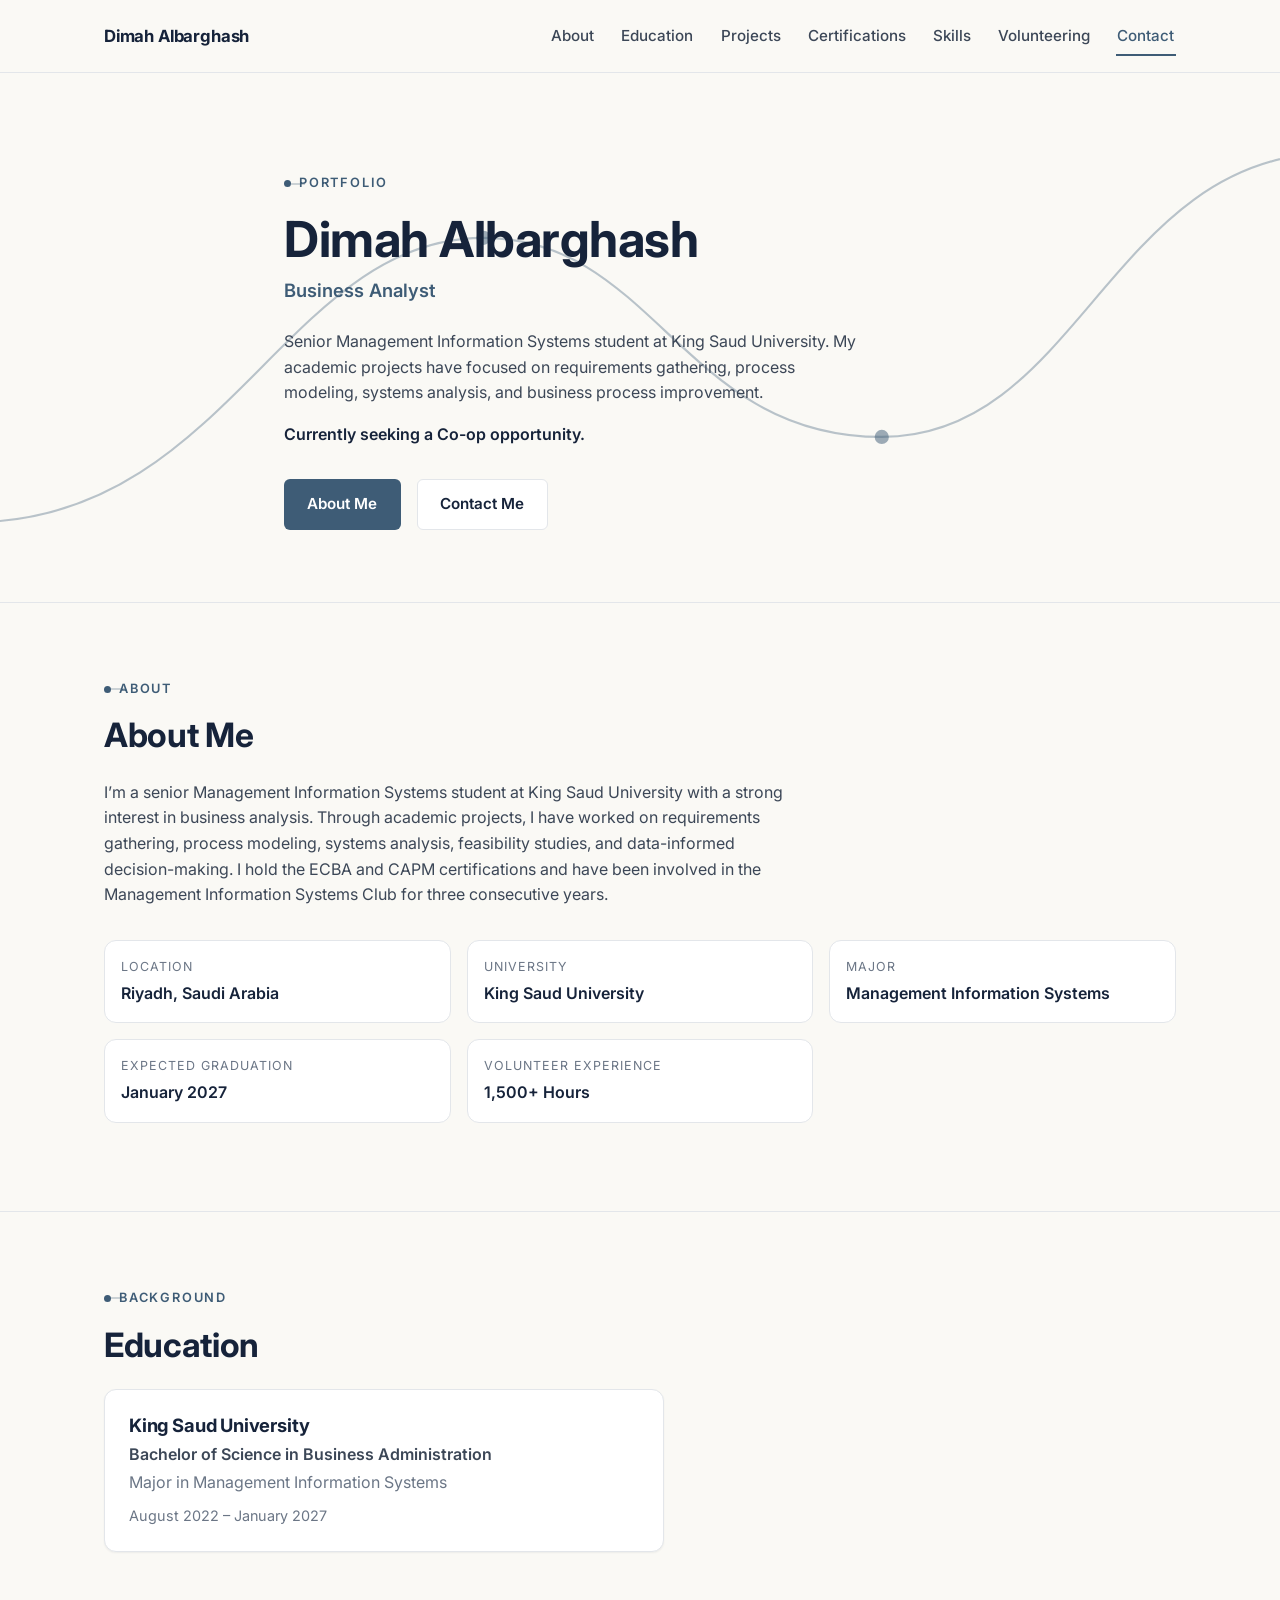
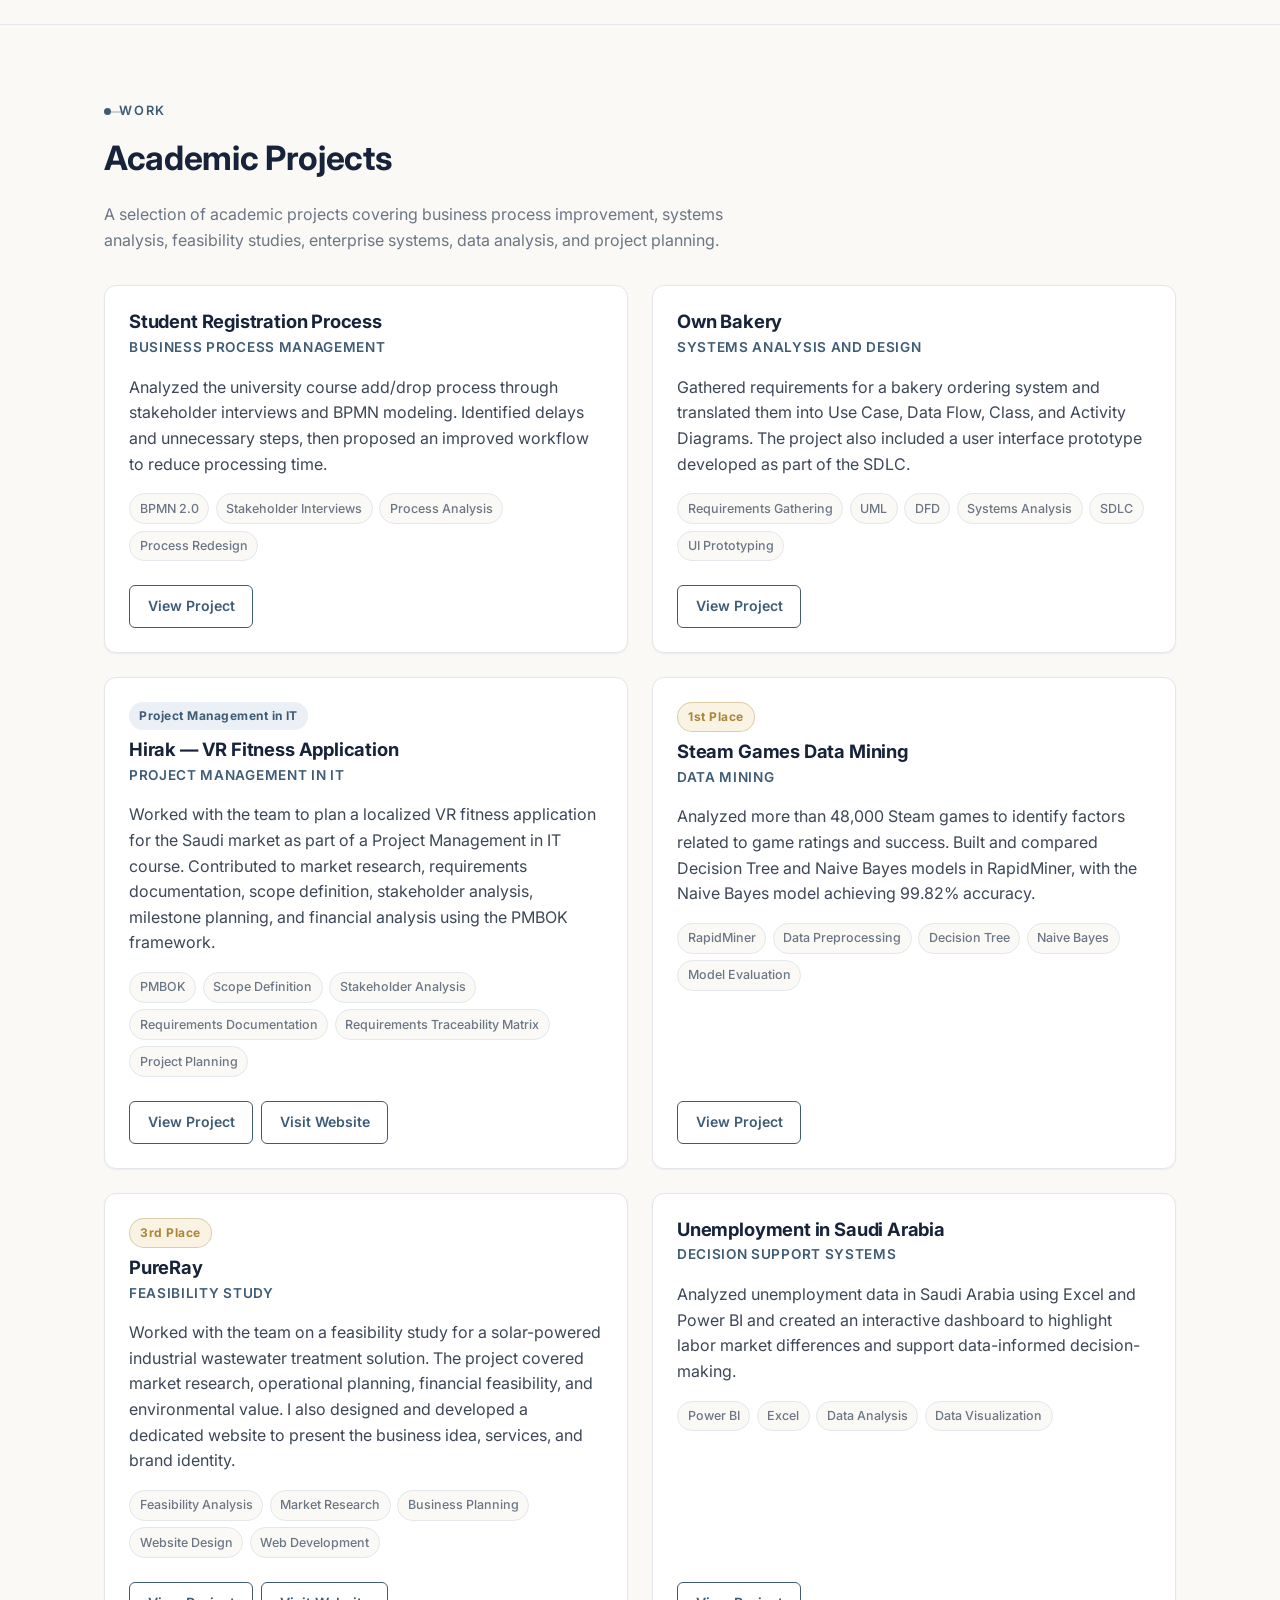
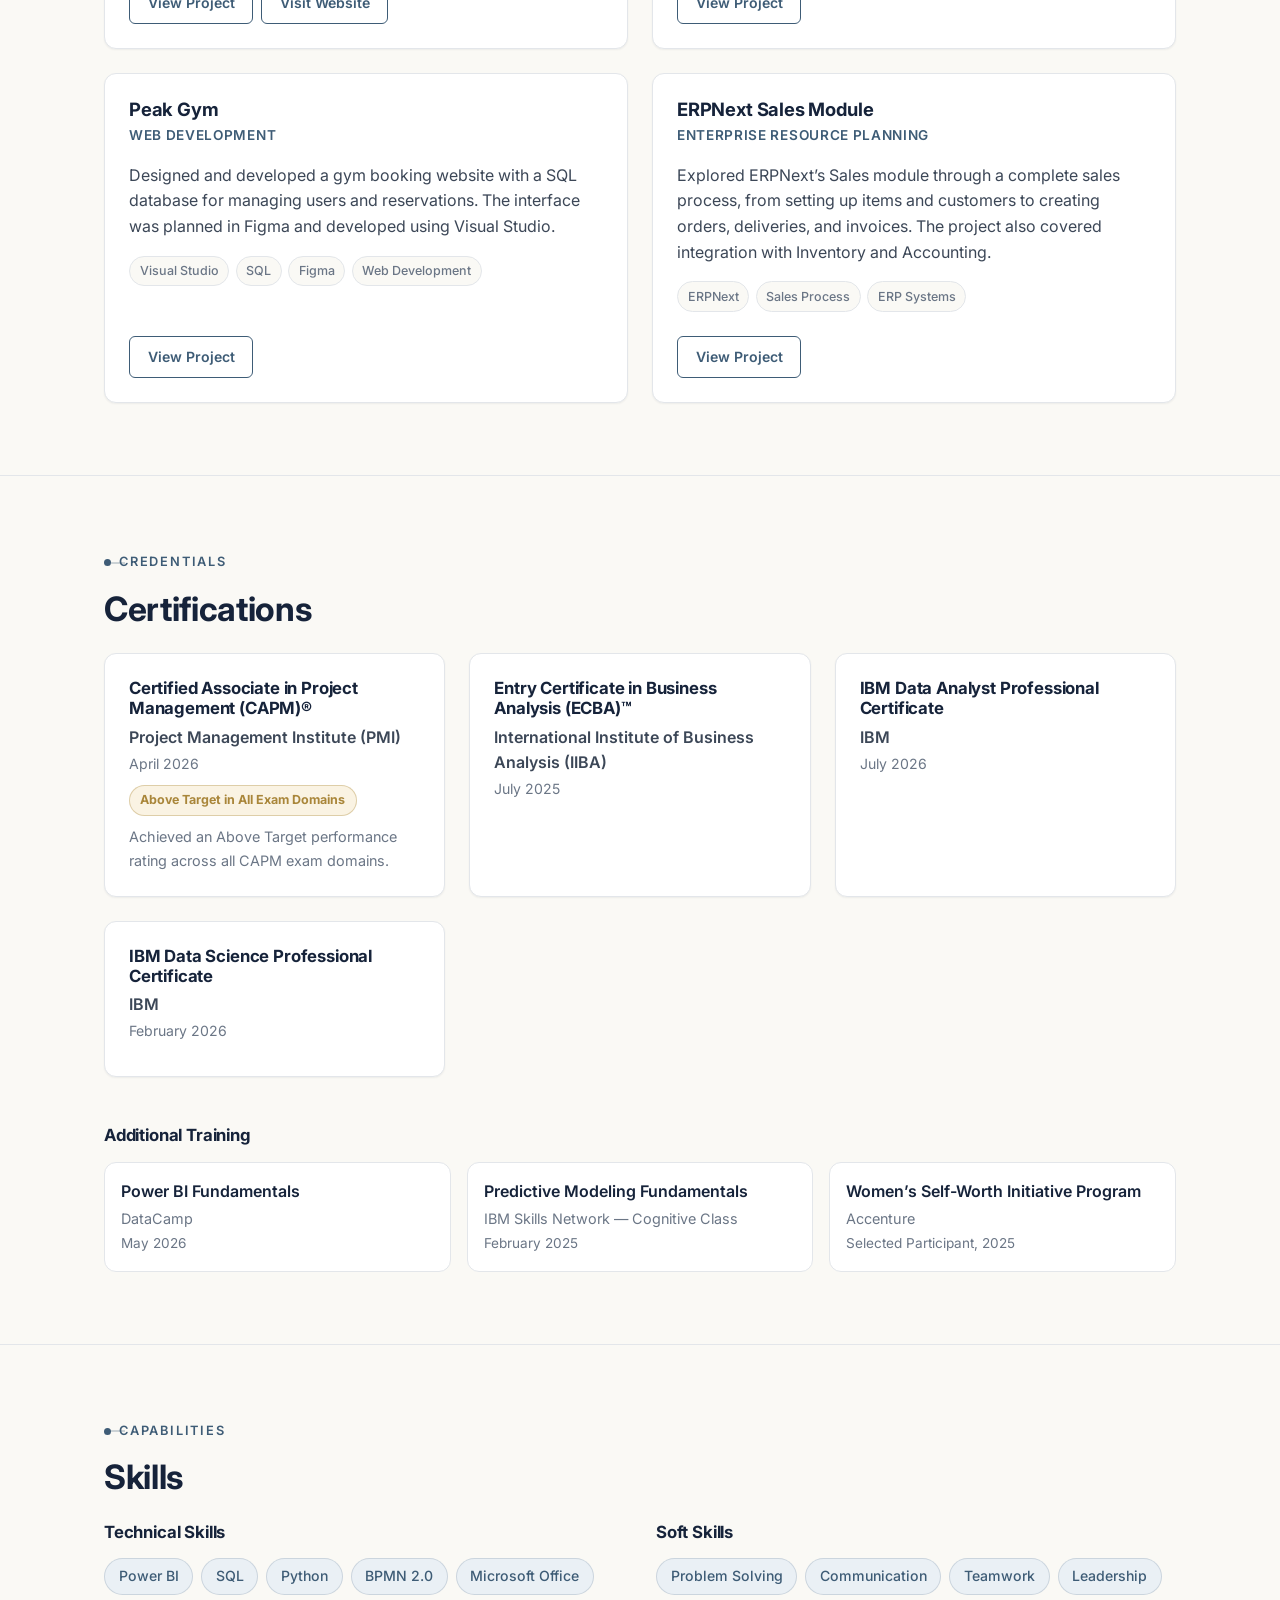
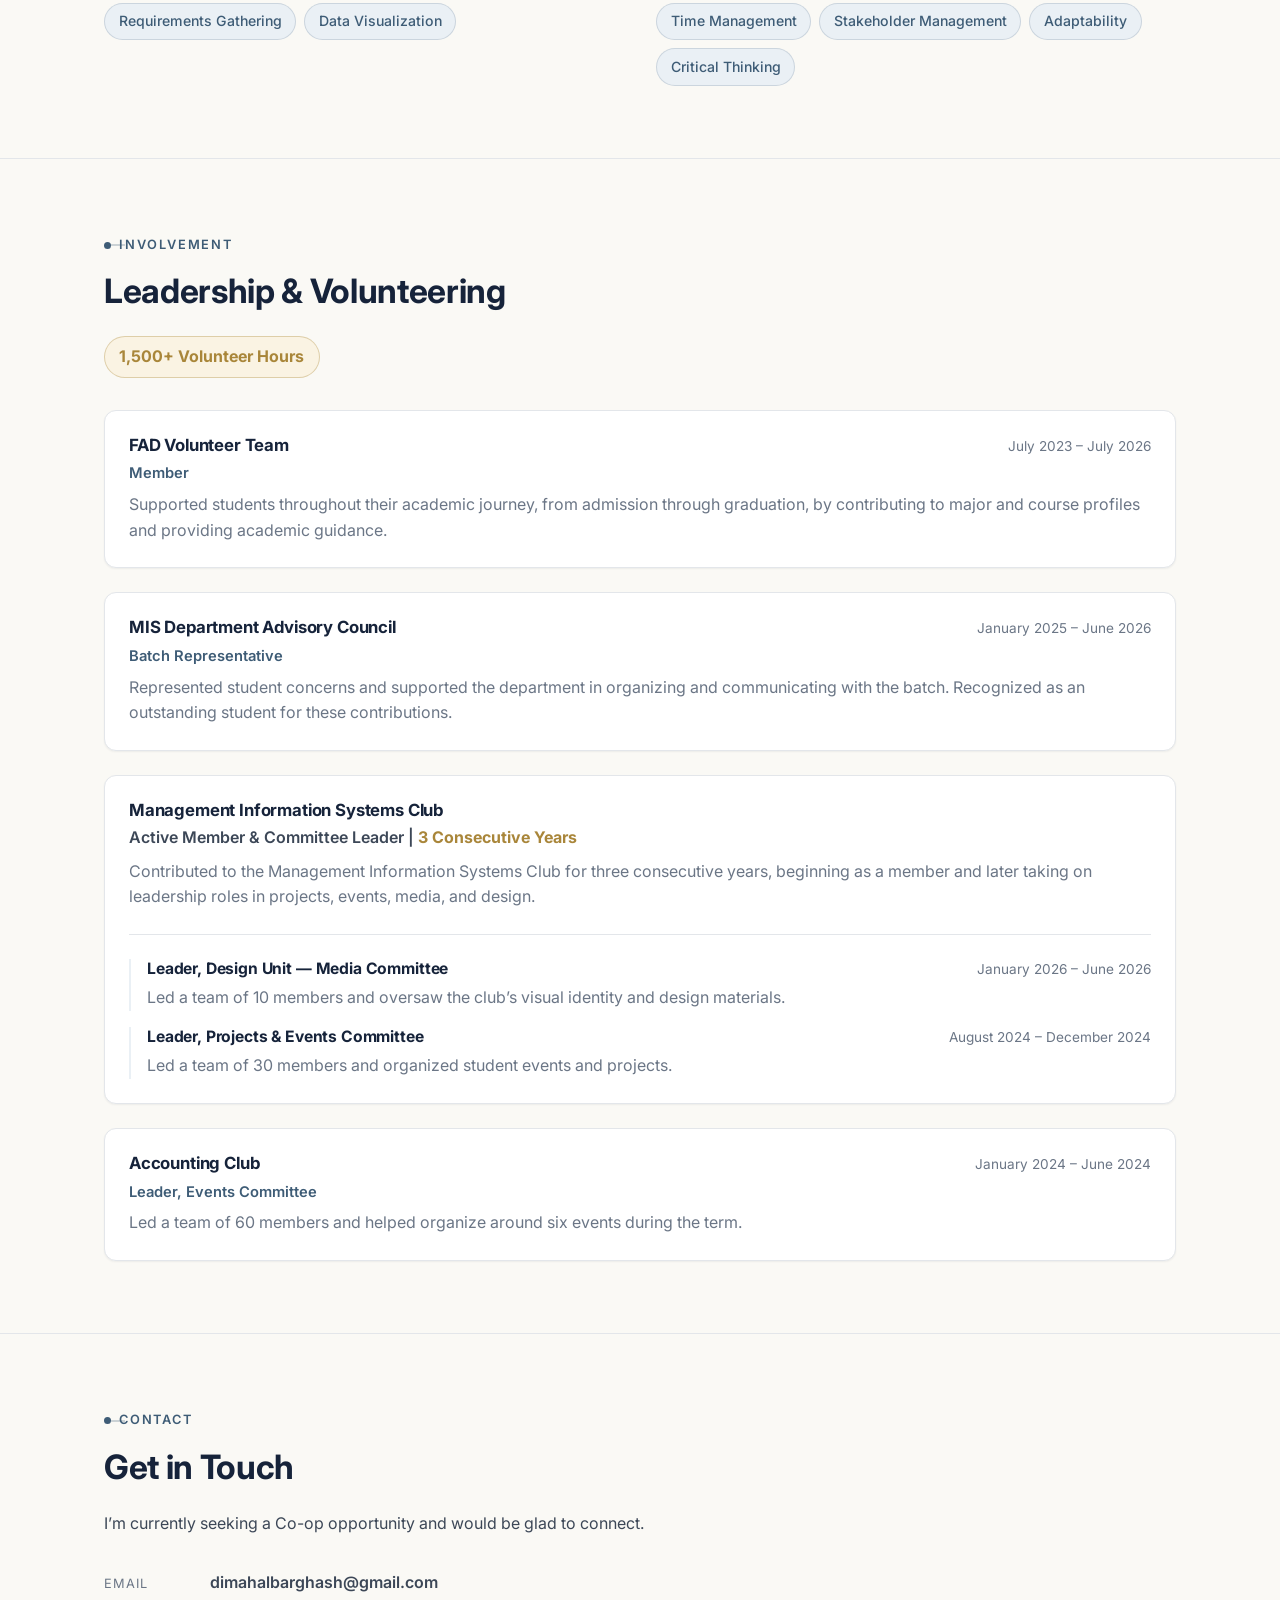
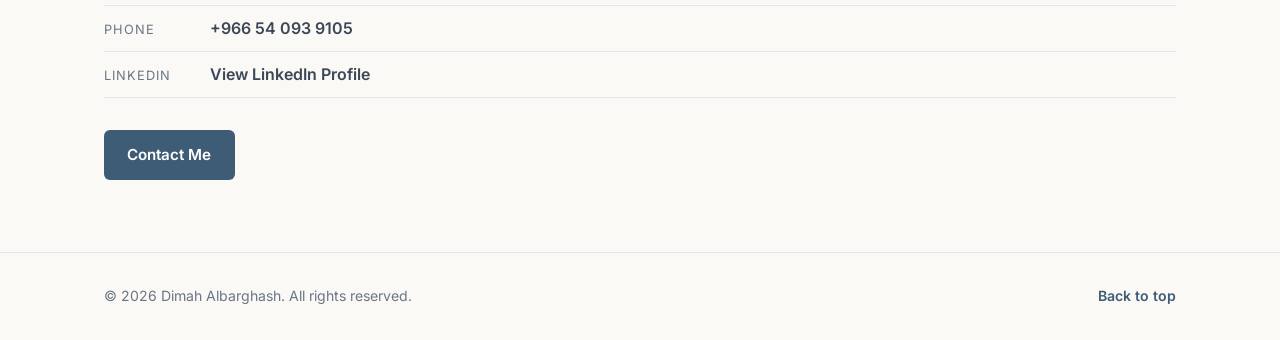
==== index.html @ 203c8cb8 "Add files via upload" ====
<!DOCTYPE html>
<html lang="en">
<head>
  <meta charset="UTF-8">
  <meta name="viewport" content="width=device-width, initial-scale=1.0">
  <title>Dimah Albarghash | Business Analyst</title>
  <meta name="description" content="Portfolio of Dimah Albarghash, a senior Management Information Systems student at King Saud University focused on business analysis, requirements gathering, process modeling, and systems analysis.">

  <link rel="preconnect" href="https://fonts.googleapis.com">
  <link rel="preconnect" href="https://fonts.gstatic.com" crossorigin>
  <link href="https://fonts.googleapis.com/css2?family=Inter:wght@400;500;600;700;800&display=swap" rel="stylesheet">

  <link rel="stylesheet" href="style.css">
</head>
<body>

  <a class="skip-link" href="#main-content">Skip to main content</a>

  <header class="site-header" id="siteHeader">
    <div class="header-inner">
      <a href="#home" class="brand" aria-label="Dimah Albarghash — back to top">Dimah Albarghash</a>

      <button
        type="button"
        class="nav-toggle"
        id="navToggle"
        aria-expanded="false"
        aria-controls="primaryNav"
        aria-label="Open navigation menu"
      >
        <span class="nav-toggle-bar" aria-hidden="true"></span>
        <span class="nav-toggle-bar" aria-hidden="true"></span>
        <span class="nav-toggle-bar" aria-hidden="true"></span>
      </button>

      <nav class="site-nav" id="primaryNav" aria-label="Primary">
        <ul>
          <li><a href="#about" data-nav-link>About</a></li>
          <li><a href="#education" data-nav-link>Education</a></li>
          <li><a href="#projects" data-nav-link>Projects</a></li>
          <li><a href="#certifications" data-nav-link>Certifications</a></li>
          <li><a href="#skills" data-nav-link>Skills</a></li>
          <li><a href="#volunteering" data-nav-link>Volunteering</a></li>
          <li><a href="#contact" data-nav-link>Contact</a></li>
        </ul>
      </nav>
    </div>
  </header>

  <main id="main-content">

    <!-- ============ HOME ============ -->
    <section id="home" class="hero" aria-label="Introduction">
      <div class="hero-bg" aria-hidden="true">
        <svg viewBox="0 0 900 500" preserveAspectRatio="xMidYMid slice" xmlns="http://www.w3.org/2000/svg">
          <path d="M -20 380 C 160 380, 200 180, 340 180 C 460 180, 480 320, 620 320 C 760 320, 780 120, 940 120"
                fill="none" stroke="var(--color-accent)" stroke-width="1.5" opacity="0.35" />
          <circle cx="340" cy="180" r="5" fill="var(--color-accent)" opacity="0.5" />
          <circle cx="620" cy="320" r="5" fill="var(--color-accent)" opacity="0.5" />
          <circle cx="-20" cy="380" r="4" fill="var(--color-accent)" opacity="0.35" />
          <circle cx="940" cy="120" r="4" fill="var(--color-accent)" opacity="0.35" />
        </svg>
      </div>

      <div class="hero-inner">
        <p class="eyebrow"><span class="node-mark" aria-hidden="true"></span>Portfolio</p>
        <h1 class="hero-name">Dimah Albarghash</h1>
        <p class="hero-role">Business Analyst</p>
        <p class="hero-intro">Senior Management Information Systems student at King Saud University. My academic projects have focused on requirements gathering, process modeling, systems analysis, and business process improvement.</p>
        <p class="hero-status">Currently seeking a Co-op opportunity.</p>

        <div class="hero-actions">
          <a href="#about" class="btn btn-primary">About Me</a>
          <a href="#" class="btn btn-secondary" data-link="email" aria-label="Email Dimah Albarghash at dimahalbarghash@gmail.com">Contact Me</a>
        </div>
      </div>
    </section>

    <!-- ============ ABOUT ============ -->
    <section id="about" class="section" aria-labelledby="about-title">
      <div class="section-inner">
        <p class="eyebrow"><span class="node-mark" aria-hidden="true"></span>About</p>
        <h2 id="about-title">About Me</h2>

        <p class="about-text">I&rsquo;m a senior Management Information Systems student at King Saud University with a strong interest in business analysis. Through academic projects, I have worked on requirements gathering, process modeling, systems analysis, feasibility studies, and data-informed decision-making. I hold the ECBA and CAPM certifications and have been involved in the Management Information Systems Club for three consecutive years.</p>

        <dl class="info-grid">
          <div class="info-item">
            <dt>Location</dt>
            <dd>Riyadh, Saudi Arabia</dd>
          </div>
          <div class="info-item">
            <dt>University</dt>
            <dd>King Saud University</dd>
          </div>
          <div class="info-item">
            <dt>Major</dt>
            <dd>Management Information Systems</dd>
          </div>
          <div class="info-item">
            <dt>Expected Graduation</dt>
            <dd>January 2027</dd>
          </div>
          <div class="info-item">
            <dt>Volunteer Experience</dt>
            <dd>1,500+ Hours</dd>
          </div>
        </dl>
      </div>
    </section>

    <!-- ============ EDUCATION ============ -->
    <section id="education" class="section" aria-labelledby="education-title">
      <div class="section-inner">
        <p class="eyebrow"><span class="node-mark" aria-hidden="true"></span>Background</p>
        <h2 id="education-title">Education</h2>

        <article class="education-card">
          <h3>King Saud University</h3>
          <p class="education-degree">Bachelor of Science in Business Administration</p>
          <p class="education-major">Major in Management Information Systems</p>
          <p class="education-date">August 2022 &ndash; January 2027</p>
        </article>
      </div>
    </section>

    <!-- ============ PROJECTS ============ -->
    <section id="projects" class="section" aria-labelledby="projects-title">
      <div class="section-inner">
        <p class="eyebrow"><span class="node-mark" aria-hidden="true"></span>Work</p>
        <h2 id="projects-title">Academic Projects</h2>
        <p class="section-intro">A selection of academic projects covering business process improvement, systems analysis, feasibility studies, enterprise systems, data analysis, and project planning.</p>

        <div class="project-grid">

          <!-- Project 1 -->
          <article class="project-card">
            <h3 class="project-title">Student Registration Process</h3>
            <p class="project-type">Business Process Management</p>
            <p class="project-description">Analyzed the university course add/drop process through stakeholder interviews and BPMN modeling. Identified delays and unnecessary steps, then proposed an improved workflow to reduce processing time.</p>
            <ul class="project-skills" aria-label="Skills used">
              <li>BPMN 2.0</li>
              <li>Stakeholder Interviews</li>
              <li>Process Analysis</li>
              <li>Process Redesign</li>
            </ul>
            <div class="project-actions">
              <a href="#" class="btn btn-outline" data-link="bpm" target="_blank" rel="noopener noreferrer" aria-label="View Student Registration Process Project">View Project</a>
            </div>
          </article>

          <!-- Project 2 -->
          <article class="project-card">
            <h3 class="project-title">Own Bakery</h3>
            <p class="project-type">Systems Analysis and Design</p>
            <p class="project-description">Gathered requirements for a bakery ordering system and translated them into Use Case, Data Flow, Class, and Activity Diagrams. The project also included a user interface prototype developed as part of the SDLC.</p>
            <ul class="project-skills" aria-label="Skills used">
              <li>Requirements Gathering</li>
              <li>UML</li>
              <li>DFD</li>
              <li>Systems Analysis</li>
              <li>SDLC</li>
              <li>UI Prototyping</li>
            </ul>
            <div class="project-actions">
              <a href="#" class="btn btn-outline" data-link="ownBakery" target="_blank" rel="noopener noreferrer" aria-label="View Own Bakery Project">View Project</a>
            </div>
          </article>

          <!-- Project 3 -->
          <article class="project-card">
            <p class="project-badge project-badge-course">Project Management in IT</p>
            <h3 class="project-title">Hirak &mdash; VR Fitness Application</h3>
            <p class="project-type">Project Management in IT</p>
            <p class="project-description">Worked with the team to plan a localized VR fitness application for the Saudi market as part of a Project Management in IT course. Contributed to market research, requirements documentation, scope definition, stakeholder analysis, milestone planning, and financial analysis using the PMBOK framework.</p>
            <ul class="project-skills" aria-label="Skills used">
              <li>PMBOK</li>
              <li>Scope Definition</li>
              <li>Stakeholder Analysis</li>
              <li>Requirements Documentation</li>
              <li>Requirements Traceability Matrix</li>
              <li>Project Planning</li>
            </ul>
            <div class="project-actions">
              <a href="#" class="btn btn-outline" data-link="hirak" target="_blank" rel="noopener noreferrer" aria-label="View Hirak Project">View Project</a>
              <a href="#" class="btn btn-outline" data-link="hirakWebsite" target="_blank" rel="noopener noreferrer" aria-label="Visit Hirak Website">Visit Website</a>
            </div>
          </article>

          <!-- Project 4 -->
          <article class="project-card">
            <p class="project-badge project-badge-gold">1st Place</p>
            <h3 class="project-title">Steam Games Data Mining</h3>
            <p class="project-type">Data Mining</p>
            <p class="project-description">Analyzed more than 48,000 Steam games to identify factors related to game ratings and success. Built and compared Decision Tree and Naive Bayes models in RapidMiner, with the Naive Bayes model achieving 99.82% accuracy.</p>
            <ul class="project-skills" aria-label="Skills used">
              <li>RapidMiner</li>
              <li>Data Preprocessing</li>
              <li>Decision Tree</li>
              <li>Naive Bayes</li>
              <li>Model Evaluation</li>
            </ul>
            <div class="project-actions">
              <a href="#" class="btn btn-outline" data-link="steam" target="_blank" rel="noopener noreferrer" aria-label="View Steam Games Data Mining Project">View Project</a>
            </div>
          </article>

          <!-- Project 5 -->
          <article class="project-card">
            <p class="project-badge project-badge-gold">3rd Place</p>
            <h3 class="project-title">PureRay</h3>
            <p class="project-type">Feasibility Study</p>
            <p class="project-description">Worked with the team on a feasibility study for a solar-powered industrial wastewater treatment solution. The project covered market research, operational planning, financial feasibility, and environmental value. I also designed and developed a dedicated website to present the business idea, services, and brand identity.</p>
            <ul class="project-skills" aria-label="Skills used">
              <li>Feasibility Analysis</li>
              <li>Market Research</li>
              <li>Business Planning</li>
              <li>Website Design</li>
              <li>Web Development</li>
            </ul>
            <div class="project-actions">
              <a href="#" class="btn btn-outline" data-link="pureRay" target="_blank" rel="noopener noreferrer" aria-label="View PureRay Project">View Project</a>
              <a href="#" class="btn btn-outline" data-link="pureRayWebsite" target="_blank" rel="noopener noreferrer" aria-label="Visit PureRay Website">Visit Website</a>
            </div>
          </article>

          <!-- Project 6 -->
          <article class="project-card">
            <h3 class="project-title">Unemployment in Saudi Arabia</h3>
            <p class="project-type">Decision Support Systems</p>
            <p class="project-description">Analyzed unemployment data in Saudi Arabia using Excel and Power BI and created an interactive dashboard to highlight labor market differences and support data-informed decision-making.</p>
            <ul class="project-skills" aria-label="Skills used">
              <li>Power BI</li>
              <li>Excel</li>
              <li>Data Analysis</li>
              <li>Data Visualization</li>
            </ul>
            <div class="project-actions">
              <a href="#" class="btn btn-outline" data-link="unemployment" target="_blank" rel="noopener noreferrer" aria-label="View Unemployment in Saudi Arabia Project">View Project</a>
            </div>
          </article>

          <!-- Project 7 -->
          <article class="project-card">
            <h3 class="project-title">Peak Gym</h3>
            <p class="project-type">Web Development</p>
            <p class="project-description">Designed and developed a gym booking website with a SQL database for managing users and reservations. The interface was planned in Figma and developed using Visual Studio.</p>
            <ul class="project-skills" aria-label="Skills used">
              <li>Visual Studio</li>
              <li>SQL</li>
              <li>Figma</li>
              <li>Web Development</li>
            </ul>
            <div class="project-actions">
              <a href="#" class="btn btn-outline" data-link="peakGym" target="_blank" rel="noopener noreferrer" aria-label="View Peak Gym Project">View Project</a>
            </div>
          </article>

          <!-- Project 8 -->
          <article class="project-card">
            <h3 class="project-title">ERPNext Sales Module</h3>
            <p class="project-type">Enterprise Resource Planning</p>
            <p class="project-description">Explored ERPNext&rsquo;s Sales module through a complete sales process, from setting up items and customers to creating orders, deliveries, and invoices. The project also covered integration with Inventory and Accounting.</p>
            <ul class="project-skills" aria-label="Skills used">
              <li>ERPNext</li>
              <li>Sales Process</li>
              <li>ERP Systems</li>
            </ul>
            <div class="project-actions">
              <a href="#" class="btn btn-outline" data-link="erpNext" target="_blank" rel="noopener noreferrer" aria-label="View ERPNext Sales Module Project">View Project</a>
            </div>
          </article>

        </div>
      </div>
    </section>

    <!-- ============ CERTIFICATIONS ============ -->
    <section id="certifications" class="section" aria-labelledby="certifications-title">
      <div class="section-inner">
        <p class="eyebrow"><span class="node-mark" aria-hidden="true"></span>Credentials</p>
        <h2 id="certifications-title">Certifications</h2>

        <div class="cert-grid">
          <article class="cert-card">
            <h3>Certified Associate in Project Management (CAPM)&reg;</h3>
            <p class="cert-issuer">Project Management Institute (PMI)</p>
            <p class="cert-date">April 2026</p>
            <p class="cert-highlight">Above Target in All Exam Domains</p>
            <p class="cert-note">Achieved an Above Target performance rating across all CAPM exam domains.</p>
          </article>

          <article class="cert-card">
            <h3>Entry Certificate in Business Analysis (ECBA)&trade;</h3>
            <p class="cert-issuer">International Institute of Business Analysis (IIBA)</p>
            <p class="cert-date">July 2025</p>
          </article>

          <article class="cert-card">
            <h3>IBM Data Analyst Professional Certificate</h3>
            <p class="cert-issuer">IBM</p>
            <p class="cert-date">July 2026</p>
          </article>

          <article class="cert-card">
            <h3>IBM Data Science Professional Certificate</h3>
            <p class="cert-issuer">IBM</p>
            <p class="cert-date">February 2026</p>
          </article>
        </div>

        <div class="training-block">
          <h3 class="training-title">Additional Training</h3>
          <ul class="training-list">
            <li class="training-item">
              <p class="training-name">Power BI Fundamentals</p>
              <p class="training-issuer">DataCamp</p>
              <p class="training-date">May 2026</p>
            </li>
            <li class="training-item">
              <p class="training-name">Predictive Modeling Fundamentals</p>
              <p class="training-issuer">IBM Skills Network &mdash; Cognitive Class</p>
              <p class="training-date">February 2025</p>
            </li>
            <li class="training-item">
              <p class="training-name">Women&rsquo;s Self-Worth Initiative Program</p>
              <p class="training-issuer">Accenture</p>
              <p class="training-date">Selected Participant, 2025</p>
            </li>
          </ul>
        </div>
      </div>
    </section>

    <!-- ============ SKILLS ============ -->
    <section id="skills" class="section" aria-labelledby="skills-title">
      <div class="section-inner">
        <p class="eyebrow"><span class="node-mark" aria-hidden="true"></span>Capabilities</p>
        <h2 id="skills-title">Skills</h2>

        <div class="skills-grid">
          <div class="skills-column">
            <h3>Technical Skills</h3>
            <ul class="skill-pills">
              <li>Power BI</li>
              <li>SQL</li>
              <li>Python</li>
              <li>BPMN 2.0</li>
              <li>Microsoft Office</li>
              <li>Requirements Gathering</li>
              <li>Data Visualization</li>
            </ul>
          </div>

          <div class="skills-column">
            <h3>Soft Skills</h3>
            <ul class="skill-pills">
              <li>Problem Solving</li>
              <li>Communication</li>
              <li>Teamwork</li>
              <li>Leadership</li>
              <li>Time Management</li>
              <li>Stakeholder Management</li>
              <li>Adaptability</li>
              <li>Critical Thinking</li>
            </ul>
          </div>
        </div>
      </div>
    </section>

    <!-- ============ VOLUNTEERING ============ -->
    <section id="volunteering" class="section" aria-labelledby="volunteering-title">
      <div class="section-inner">
        <p class="eyebrow"><span class="node-mark" aria-hidden="true"></span>Involvement</p>
        <h2 id="volunteering-title">Leadership &amp; Volunteering</h2>
        <p class="volunteer-stat">1,500+ Volunteer Hours</p>

        <div class="volunteer-list">

          <article class="volunteer-card">
            <div class="volunteer-head">
              <h3>FAD Volunteer Team</h3>
              <p class="volunteer-date">July 2023 &ndash; July 2026</p>
            </div>
            <p class="volunteer-role">Member</p>
            <p class="volunteer-description">Supported students throughout their academic journey, from admission through graduation, by contributing to major and course profiles and providing academic guidance.</p>
          </article>

          <article class="volunteer-card">
            <div class="volunteer-head">
              <h3>MIS Department Advisory Council</h3>
              <p class="volunteer-date">January 2025 &ndash; June 2026</p>
            </div>
            <p class="volunteer-role">Batch Representative</p>
            <p class="volunteer-description">Represented student concerns and supported the department in organizing and communicating with the batch. Recognized as an outstanding student for these contributions.</p>
          </article>

          <article class="volunteer-card volunteer-card-grouped">
            <div class="volunteer-head">
              <h3>Management Information Systems Club</h3>
            </div>
            <p class="volunteer-subtitle">Active Member &amp; Committee Leader | <span class="volunteer-emphasis">3 Consecutive Years</span></p>
            <p class="volunteer-description">Contributed to the Management Information Systems Club for three consecutive years, beginning as a member and later taking on leadership roles in projects, events, media, and design.</p>

            <div class="volunteer-subroles">
              <div class="volunteer-subrole">
                <div class="volunteer-head">
                  <h4>Leader, Design Unit &mdash; Media Committee</h4>
                  <p class="volunteer-date">January 2026 &ndash; June 2026</p>
                </div>
                <p class="volunteer-description">Led a team of 10 members and oversaw the club&rsquo;s visual identity and design materials.</p>
              </div>

              <div class="volunteer-subrole">
                <div class="volunteer-head">
                  <h4>Leader, Projects &amp; Events Committee</h4>
                  <p class="volunteer-date">August 2024 &ndash; December 2024</p>
                </div>
                <p class="volunteer-description">Led a team of 30 members and organized student events and projects.</p>
              </div>
            </div>
          </article>

          <article class="volunteer-card">
            <div class="volunteer-head">
              <h3>Accounting Club</h3>
              <p class="volunteer-date">January 2024 &ndash; June 2024</p>
            </div>
            <p class="volunteer-role">Leader, Events Committee</p>
            <p class="volunteer-description">Led a team of 60 members and helped organize around six events during the term.</p>
          </article>

        </div>
      </div>
    </section>

    <!-- ============ CONTACT ============ -->
    <section id="contact" class="section" aria-labelledby="contact-title">
      <div class="section-inner">
        <p class="eyebrow"><span class="node-mark" aria-hidden="true"></span>Contact</p>
        <h2 id="contact-title">Get in Touch</h2>
        <p class="contact-intro">I&rsquo;m currently seeking a Co-op opportunity and would be glad to connect.</p>

        <dl class="contact-details">
          <div class="contact-item">
            <dt>Email</dt>
            <dd><a href="#" data-link="email">dimahalbarghash@gmail.com</a></dd>
          </div>
          <div class="contact-item">
            <dt>Phone</dt>
            <dd><a href="#" data-link="phone" aria-label="Call Dimah Albarghash at +966 54 093 9105">+966 54 093 9105</a></dd>
          </div>
          <div class="contact-item">
            <dt>LinkedIn</dt>
            <dd><a href="https://www.linkedin.com/in/dimah-albarghash-587035330/" data-link="linkedin" target="_blank" rel="noopener noreferrer" aria-label="Open Dimah Albarghash LinkedIn profile">View LinkedIn Profile</a></dd>
          </div>
        </dl>

        <div class="contact-actions">
          <a href="#" class="btn btn-primary" data-link="email" aria-label="Email Dimah Albarghash at dimahalbarghash@gmail.com">Contact Me</a>
        </div>
      </div>
    </section>

  </main>

  <footer class="site-footer">
    <div class="footer-inner">
      <p>&copy; <span id="footerYear">2026</span> Dimah Albarghash. All rights reserved.</p>
      <a href="#home" class="back-to-top">Back to top</a>
    </div>
  </footer>

  <script src="script.js"></script>
</body>
</html>
---- style.css ----
/* =========================================================
   Dimah Albarghash — Portfolio
   Design tokens
   ========================================================= */

:root {
  /* Color */
  --color-bg: #faf9f5;
  --color-bg-alt: #ffffff;
  --color-heading: #16233a;
  --color-text: #3c4757;
  --color-text-muted: #6b7686;
  --color-accent: #3e5c76;
  --color-accent-hover: #2f4759;
  --color-accent-soft: #eaf0f5;
  --color-border: #e3e6ea;
  --color-gold: #a9863a;
  --color-gold-bg: #faf3e3;
  --color-focus: #3e5c76;

  /* Type */
  --font-base: "Inter", -apple-system, BlinkMacSystemFont, "Segoe UI", Roboto, Helvetica, Arial, sans-serif;

  /* Layout */
  --max-width: 1120px;
  --radius-sm: 6px;
  --radius-md: 12px;
  --header-height: 72px;

  /* Shadow */
  --shadow-sm: 0 1px 2px rgba(22, 35, 58, 0.06);
  --shadow-md: 0 6px 20px rgba(22, 35, 58, 0.08);

  /* Spacing scale */
  --space-1: 0.5rem;
  --space-2: 1rem;
  --space-3: 1.5rem;
  --space-4: 2rem;
  --space-5: 3rem;
  --space-6: 4.5rem;
  --space-7: 6rem;

  /* Motion */
  --transition-fast: 150ms ease;
  --transition-base: 220ms ease;
}

/* =========================================================
   Reset
   ========================================================= */

*,
*::before,
*::after {
  box-sizing: border-box;
}

html {
  scroll-behavior: smooth;
}

@media (prefers-reduced-motion: reduce) {
  html {
    scroll-behavior: auto;
  }
  *,
  *::before,
  *::after {
    animation-duration: 0.001ms !important;
    animation-iteration-count: 1 !important;
    transition-duration: 0.001ms !important;
    scroll-behavior: auto !important;
  }
}

body {
  margin: 0;
  font-family: var(--font-base);
  background-color: var(--color-bg);
  color: var(--color-text);
  line-height: 1.6;
  font-size: 16px;
  -webkit-font-smoothing: antialiased;
  overflow-x: hidden;
}

h1, h2, h3, h4 {
  color: var(--color-heading);
  line-height: 1.2;
  margin: 0;
  font-weight: 700;
  letter-spacing: -0.01em;
}

p {
  margin: 0;
}

ul {
  margin: 0;
  padding: 0;
  list-style: none;
}

a {
  color: inherit;
  text-decoration: none;
}

img {
  max-width: 100%;
  display: block;
}

button {
  font-family: inherit;
}

/* =========================================================
   Focus states
   ========================================================= */

a:focus-visible,
button:focus-visible {
  outline: 2px solid var(--color-focus);
  outline-offset: 3px;
  border-radius: var(--radius-sm);
}

/* =========================================================
   Skip link
   ========================================================= */

.skip-link {
  position: absolute;
  top: -48px;
  left: var(--space-2);
  background: var(--color-heading);
  color: #fff;
  padding: 0.6rem 1rem;
  border-radius: var(--radius-sm);
  z-index: 1000;
  transition: top var(--transition-fast);
}

.skip-link:focus {
  top: var(--space-2);
}

/* =========================================================
   Layout helpers
   ========================================================= */

.section-inner,
.header-inner,
.hero-inner,
.footer-inner {
  max-width: var(--max-width);
  margin: 0 auto;
  padding-left: var(--space-3);
  padding-right: var(--space-3);
}

.section {
  padding: var(--space-6) 0;
  border-top: 1px solid var(--color-border);
}

.eyebrow {
  display: inline-flex;
  align-items: center;
  gap: 0.5rem;
  font-size: 0.8rem;
  font-weight: 600;
  letter-spacing: 0.14em;
  text-transform: uppercase;
  color: var(--color-accent);
  margin-bottom: var(--space-2);
}

.node-mark {
  width: 7px;
  height: 7px;
  border-radius: 50%;
  background: var(--color-accent);
  display: inline-block;
  position: relative;
}

.node-mark::after {
  content: "";
  position: absolute;
  top: 50%;
  left: 100%;
  width: 14px;
  height: 1px;
  background: var(--color-accent);
  opacity: 0.5;
  transform: translateY(-50%);
}

.section h2 {
  font-size: clamp(1.6rem, 1.3rem + 1.2vw, 2.1rem);
  margin-bottom: var(--space-3);
}

.section-intro {
  max-width: 62ch;
  color: var(--color-text-muted);
  margin-bottom: var(--space-4);
}

/* =========================================================
   Header / Navigation
   ========================================================= */

.site-header {
  position: sticky;
  top: 0;
  z-index: 500;
  background: rgba(250, 249, 245, 0.92);
  backdrop-filter: blur(8px);
  border-bottom: 1px solid var(--color-border);
}

.header-inner {
  display: flex;
  align-items: center;
  justify-content: space-between;
  height: var(--header-height);
}

.brand {
  font-weight: 700;
  font-size: 1.05rem;
  color: var(--color-heading);
  letter-spacing: -0.01em;
  white-space: nowrap;
}

.site-nav ul {
  display: flex;
  gap: var(--space-3);
}

.site-nav a {
  font-size: 0.95rem;
  font-weight: 500;
  color: var(--color-text);
  padding: 0.4rem 0.1rem;
  position: relative;
  transition: color var(--transition-fast);
}

.site-nav a::after {
  content: "";
  position: absolute;
  left: 0;
  right: 0;
  bottom: -4px;
  height: 2px;
  background: var(--color-accent);
  transform: scaleX(0);
  transform-origin: left;
  transition: transform var(--transition-fast);
}

.site-nav a:hover {
  color: var(--color-accent);
}

.site-nav a:hover::after {
  transform: scaleX(1);
}

.site-nav a.active-link {
  color: var(--color-accent);
}

.site-nav a.active-link::after {
  transform: scaleX(1);
}

.nav-toggle {
  display: flex;
  flex-direction: column;
  justify-content: center;
  gap: 5px;
  width: 40px;
  height: 40px;
  background: transparent;
  border: 1px solid var(--color-border);
  border-radius: var(--radius-sm);
  cursor: pointer;
  padding: 0;
}

.nav-toggle-bar {
  display: block;
  width: 18px;
  height: 2px;
  margin: 0 auto;
  background: var(--color-heading);
  transition: transform var(--transition-fast), opacity var(--transition-fast);
}

.nav-toggle[aria-expanded="true"] .nav-toggle-bar:nth-child(1) {
  transform: translateY(7px) rotate(45deg);
}

.nav-toggle[aria-expanded="true"] .nav-toggle-bar:nth-child(2) {
  opacity: 0;
}

.nav-toggle[aria-expanded="true"] .nav-toggle-bar:nth-child(3) {
  transform: translateY(-7px) rotate(-45deg);
}

/* Mobile nav panel */
@media (max-width: 899px) {
  .site-nav {
    position: fixed;
    top: var(--header-height);
    left: 0;
    right: 0;
    background: var(--color-bg-alt);
    border-bottom: 1px solid var(--color-border);
    max-height: 0;
    overflow: hidden;
    transition: max-height var(--transition-base);
  }

  .site-nav.is-open {
    max-height: 480px;
  }

  .site-nav ul {
    flex-direction: column;
    padding: var(--space-2) var(--space-3) var(--space-3);
    gap: var(--space-1);
  }

  .site-nav a {
    display: block;
    padding: 0.6rem 0.2rem;
  }

  .site-nav a::after {
    display: none;
  }
}

@media (min-width: 900px) {
  .nav-toggle {
    display: none;
  }

  .site-nav {
    max-height: none;
    overflow: visible;
  }
}

/* =========================================================
   Hero
   ========================================================= */

.hero {
  position: relative;
  padding: var(--space-7) 0 var(--space-6);
  overflow: hidden;
}

.hero-bg {
  position: absolute;
  inset: 0;
  z-index: 0;
  pointer-events: none;
}

.hero-bg svg {
  width: 100%;
  height: 100%;
}

.hero-inner {
  position: relative;
  z-index: 1;
  max-width: 760px;
}

.hero-name {
  font-size: clamp(2.1rem, 1.6rem + 2.2vw, 3.1rem);
  margin-bottom: 0.4rem;
}

.hero-role {
  font-size: 1.15rem;
  font-weight: 600;
  color: var(--color-accent);
  margin-bottom: var(--space-3);
}

.hero-intro {
  max-width: 58ch;
  margin-bottom: var(--space-2);
  color: var(--color-text);
}

.hero-status {
  font-weight: 600;
  color: var(--color-heading);
  margin-bottom: var(--space-4);
}

.hero-actions {
  display: flex;
  flex-wrap: wrap;
  gap: var(--space-2);
}

/* =========================================================
   Buttons
   ========================================================= */

.btn {
  display: inline-flex;
  align-items: center;
  justify-content: center;
  padding: 0.75rem 1.4rem;
  border-radius: var(--radius-sm);
  font-weight: 600;
  font-size: 0.95rem;
  border: 1px solid transparent;
  cursor: pointer;
  transition: background-color var(--transition-fast), color var(--transition-fast), border-color var(--transition-fast), transform var(--transition-fast);
}

.btn:active {
  transform: translateY(1px);
}

.btn-primary {
  background: var(--color-accent);
  color: #fff;
}

.btn-primary:hover {
  background: var(--color-accent-hover);
}

.btn-secondary {
  background: var(--color-bg-alt);
  color: var(--color-heading);
  border-color: var(--color-border);
}

.btn-secondary:hover {
  border-color: var(--color-accent);
  color: var(--color-accent);
}

.btn-outline {
  background: transparent;
  color: var(--color-accent);
  border-color: var(--color-accent);
  padding: 0.55rem 1.1rem;
  font-size: 0.88rem;
}

.btn-outline:hover {
  background: var(--color-accent);
  color: #fff;
}

/* =========================================================
   About
   ========================================================= */

.about-text {
  max-width: 68ch;
  margin-bottom: var(--space-4);
}

.info-grid {
  display: grid;
  grid-template-columns: 1fr;
  gap: var(--space-2);
}

.info-item {
  padding: var(--space-2);
  background: var(--color-bg-alt);
  border: 1px solid var(--color-border);
  border-radius: var(--radius-md);
}

.info-item dt {
  font-size: 0.78rem;
  text-transform: uppercase;
  letter-spacing: 0.08em;
  color: var(--color-text-muted);
  margin-bottom: 0.25rem;
}

.info-item dd {
  margin: 0;
  font-weight: 600;
  color: var(--color-heading);
}

@media (min-width: 640px) {
  .info-grid {
    grid-template-columns: repeat(2, 1fr);
  }
}

@media (min-width: 1024px) {
  .info-grid {
    grid-template-columns: repeat(3, 1fr);
  }
}

/* =========================================================
   Education
   ========================================================= */

.education-card {
  background: var(--color-bg-alt);
  border: 1px solid var(--color-border);
  border-radius: var(--radius-md);
  padding: var(--space-3);
  box-shadow: var(--shadow-sm);
  max-width: 560px;
}

.education-card h3 {
  font-size: 1.15rem;
  margin-bottom: 0.35rem;
}

.education-degree {
  font-weight: 600;
  color: var(--color-text);
  margin-bottom: 0.2rem;
}

.education-major {
  color: var(--color-text-muted);
  margin-bottom: 0.5rem;
}

.education-date {
  font-size: 0.9rem;
  color: var(--color-text-muted);
}

/* =========================================================
   Projects
   ========================================================= */

.project-grid {
  display: grid;
  grid-template-columns: 1fr;
  gap: var(--space-3);
}

@media (min-width: 1024px) {
  .project-grid {
    grid-template-columns: repeat(2, 1fr);
    align-items: stretch;
  }
}

.project-card {
  background: var(--color-bg-alt);
  border: 1px solid var(--color-border);
  border-radius: var(--radius-md);
  padding: var(--space-3);
  box-shadow: var(--shadow-sm);
  display: flex;
  flex-direction: column;
  transition: box-shadow var(--transition-fast), transform var(--transition-fast);
}

.project-card:hover {
  box-shadow: var(--shadow-md);
  transform: translateY(-2px);
}

.project-badge {
  display: inline-block;
  align-self: flex-start;
  font-size: 0.75rem;
  font-weight: 700;
  letter-spacing: 0.04em;
  padding: 0.28rem 0.65rem;
  border-radius: 999px;
  margin-bottom: var(--space-1);
}

.project-badge-gold {
  background: var(--color-gold-bg);
  color: var(--color-gold);
  border: 1px solid rgba(169, 134, 58, 0.35);
}

.project-badge-course {
  background: var(--color-accent-soft);
  color: var(--color-accent);
}

.project-title {
  font-size: 1.15rem;
  margin-bottom: 0.3rem;
}

.project-type {
  font-size: 0.85rem;
  font-weight: 600;
  color: var(--color-accent);
  text-transform: uppercase;
  letter-spacing: 0.05em;
  margin-bottom: var(--space-2);
}

.project-description {
  color: var(--color-text);
  margin-bottom: var(--space-2);
}

.project-skills {
  display: flex;
  flex-wrap: wrap;
  gap: 0.4rem;
  margin-bottom: var(--space-3);
}

.project-skills li {
  font-size: 0.78rem;
  font-weight: 500;
  color: var(--color-text-muted);
  background: var(--color-bg);
  border: 1px solid var(--color-border);
  padding: 0.28rem 0.6rem;
  border-radius: 999px;
}

.project-actions {
  display: flex;
  flex-wrap: wrap;
  gap: var(--space-1);
  margin-top: auto;
}

/* =========================================================
   Certifications
   ========================================================= */

.cert-grid {
  display: grid;
  grid-template-columns: 1fr;
  gap: var(--space-3);
  margin-bottom: var(--space-5);
}

@media (min-width: 640px) {
  .cert-grid {
    grid-template-columns: repeat(2, 1fr);
  }
}

@media (min-width: 1024px) {
  .cert-grid {
    grid-template-columns: repeat(3, 1fr);
  }
}

.cert-card {
  background: var(--color-bg-alt);
  border: 1px solid var(--color-border);
  border-radius: var(--radius-md);
  padding: var(--space-3);
  box-shadow: var(--shadow-sm);
}

.cert-card h3 {
  font-size: 1.05rem;
  margin-bottom: 0.4rem;
}

.cert-issuer {
  font-weight: 600;
  color: var(--color-text);
  margin-bottom: 0.15rem;
}

.cert-date {
  font-size: 0.88rem;
  color: var(--color-text-muted);
  margin-bottom: 0.6rem;
}

.cert-highlight {
  display: inline-block;
  font-size: 0.78rem;
  font-weight: 700;
  color: var(--color-gold);
  background: var(--color-gold-bg);
  border: 1px solid rgba(169, 134, 58, 0.35);
  padding: 0.28rem 0.65rem;
  border-radius: 999px;
  margin-bottom: 0.6rem;
}

.cert-note {
  font-size: 0.9rem;
  color: var(--color-text-muted);
}

.training-title {
  font-size: 1.05rem;
  margin-bottom: var(--space-2);
}

.training-list {
  display: grid;
  grid-template-columns: 1fr;
  gap: var(--space-2);
}

@media (min-width: 640px) {
  .training-list {
    grid-template-columns: repeat(3, 1fr);
  }
}

.training-item {
  border: 1px solid var(--color-border);
  border-radius: var(--radius-md);
  padding: var(--space-2);
  background: var(--color-bg-alt);
}

.training-name {
  font-weight: 600;
  color: var(--color-heading);
  margin-bottom: 0.2rem;
}

.training-issuer {
  color: var(--color-text-muted);
  font-size: 0.9rem;
  margin-bottom: 0.15rem;
}

.training-date {
  font-size: 0.85rem;
  color: var(--color-text-muted);
}

/* =========================================================
   Skills
   ========================================================= */

.skills-grid {
  display: grid;
  grid-template-columns: 1fr;
  gap: var(--space-4);
}

.skills-column h3 {
  font-size: 1.05rem;
  margin-bottom: var(--space-2);
}

.skill-pills {
  display: flex;
  flex-wrap: wrap;
  gap: 0.5rem;
}

.skill-pills li {
  font-size: 0.88rem;
  font-weight: 500;
  color: var(--color-accent);
  background: var(--color-accent-soft);
  border: 1px solid rgba(62, 92, 118, 0.18);
  padding: 0.4rem 0.85rem;
  border-radius: 999px;
}

@media (min-width: 768px) {
  .skills-grid {
    grid-template-columns: repeat(2, 1fr);
  }
}

/* =========================================================
   Volunteering
   ========================================================= */

.volunteer-stat {
  display: inline-block;
  font-size: 1rem;
  font-weight: 700;
  color: var(--color-gold);
  background: var(--color-gold-bg);
  border: 1px solid rgba(169, 134, 58, 0.35);
  padding: 0.45rem 0.9rem;
  border-radius: 999px;
  margin-bottom: var(--space-4);
}

.volunteer-list {
  display: flex;
  flex-direction: column;
  gap: var(--space-3);
}

.volunteer-card {
  background: var(--color-bg-alt);
  border: 1px solid var(--color-border);
  border-radius: var(--radius-md);
  padding: var(--space-3);
  box-shadow: var(--shadow-sm);
}

.volunteer-head {
  display: flex;
  flex-wrap: wrap;
  justify-content: space-between;
  align-items: baseline;
  gap: 0.3rem 1rem;
  margin-bottom: 0.3rem;
}

.volunteer-head h3 {
  font-size: 1.05rem;
}

.volunteer-head h4 {
  font-size: 0.98rem;
}

.volunteer-date {
  font-size: 0.85rem;
  color: var(--color-text-muted);
  white-space: nowrap;
}

.volunteer-role {
  font-weight: 600;
  color: var(--color-accent);
  margin-bottom: 0.4rem;
  font-size: 0.92rem;
}

.volunteer-subtitle {
  font-weight: 600;
  color: var(--color-text);
  margin-bottom: 0.5rem;
}

.volunteer-emphasis {
  color: var(--color-gold);
  font-weight: 700;
}

.volunteer-description {
  color: var(--color-text-muted);
}

.volunteer-subroles {
  margin-top: var(--space-3);
  display: flex;
  flex-direction: column;
  gap: var(--space-2);
  border-top: 1px solid var(--color-border);
  padding-top: var(--space-3);
}

.volunteer-subrole {
  padding-left: var(--space-2);
  border-left: 2px solid var(--color-accent-soft);
}

/* =========================================================
   Contact
   ========================================================= */

.contact-intro {
  max-width: 56ch;
  margin-bottom: var(--space-3);
}

.contact-details {
  margin-bottom: var(--space-4);
}

.contact-item {
  padding: 0.6rem 0;
  border-bottom: 1px solid var(--color-border);
  display: flex;
  flex-wrap: wrap;
  gap: 0.3rem 1rem;
  align-items: baseline;
}

.contact-item dt {
  font-size: 0.8rem;
  text-transform: uppercase;
  letter-spacing: 0.08em;
  color: var(--color-text-muted);
  width: 90px;
}

.contact-item dd {
  margin: 0;
  font-weight: 600;
}

.contact-item a:hover {
  color: var(--color-accent);
  text-decoration: underline;
}

/* =========================================================
   Footer
   ========================================================= */

.site-footer {
  border-top: 1px solid var(--color-border);
  padding: var(--space-4) 0;
}

.footer-inner {
  display: flex;
  flex-wrap: wrap;
  justify-content: space-between;
  align-items: center;
  gap: var(--space-1);
  color: var(--color-text-muted);
  font-size: 0.88rem;
}

.back-to-top {
  font-weight: 600;
  color: var(--color-accent);
}

.back-to-top:hover {
  text-decoration: underline;
}
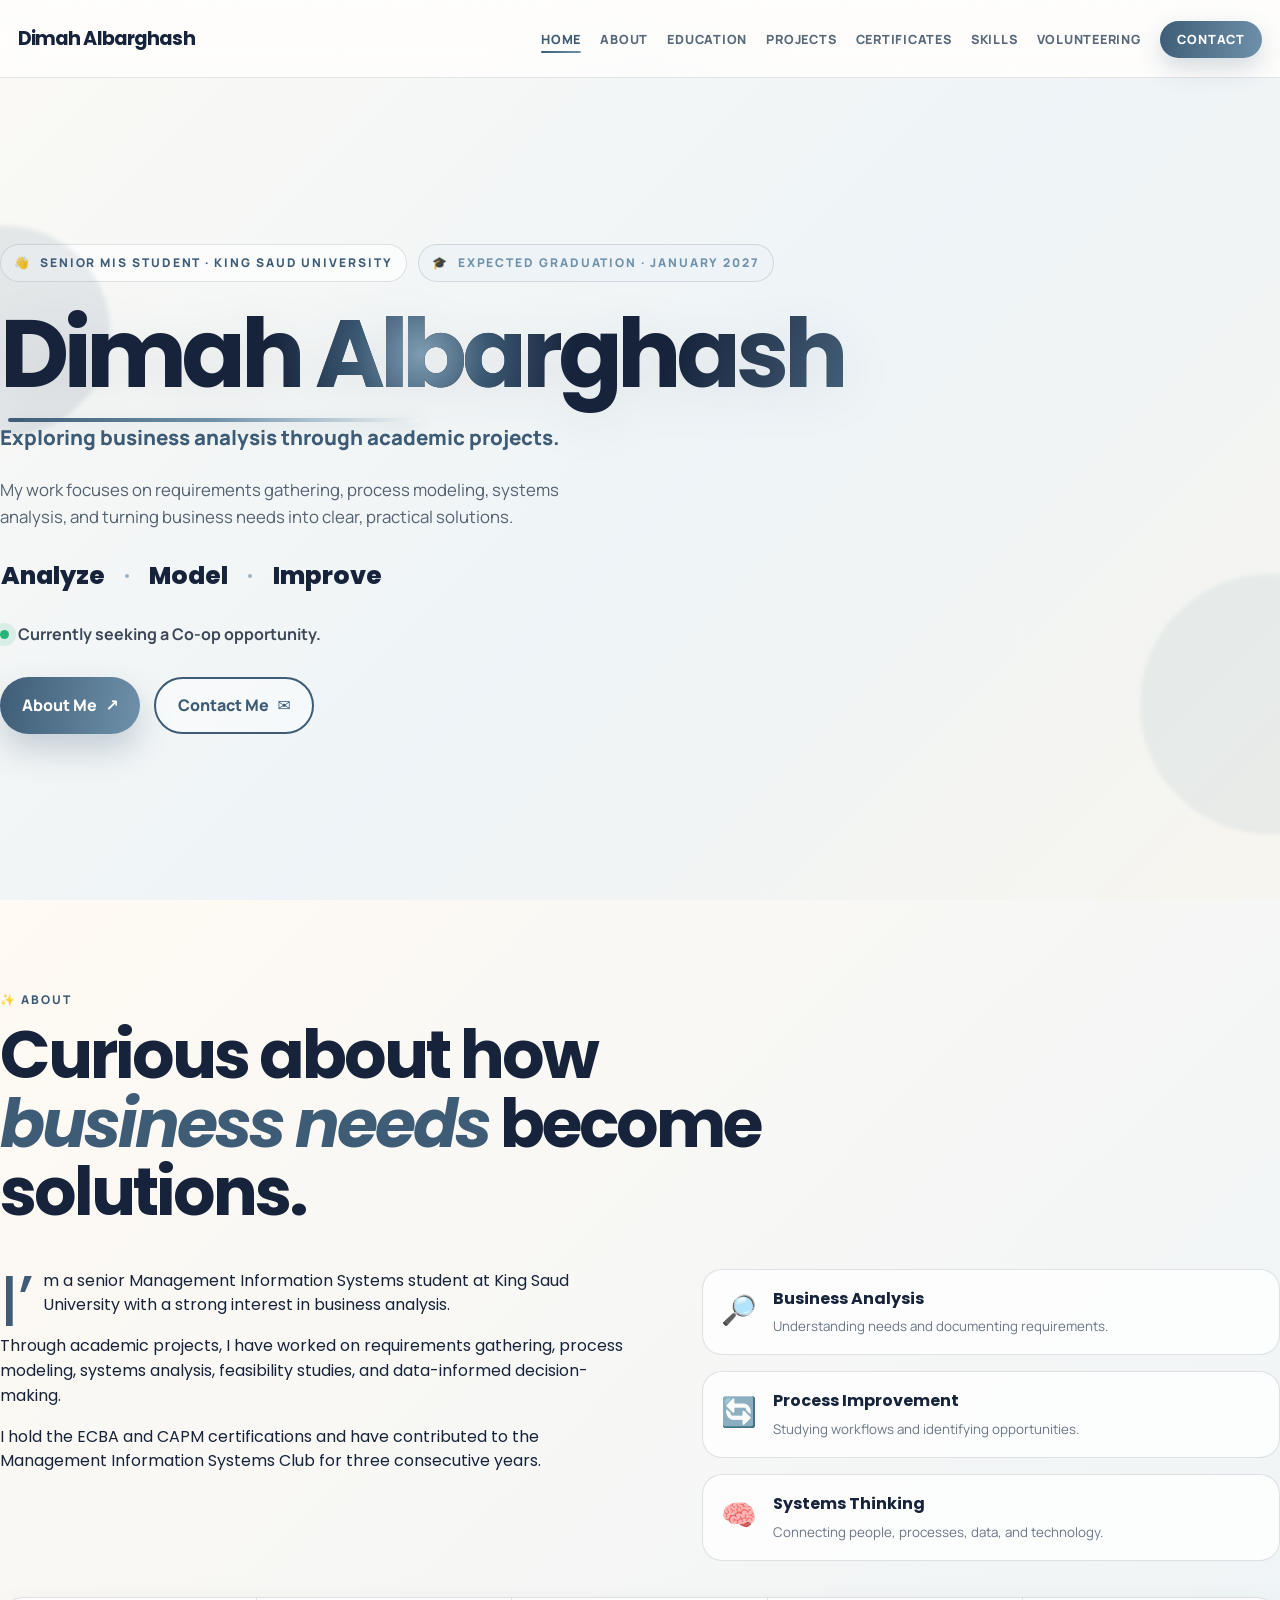
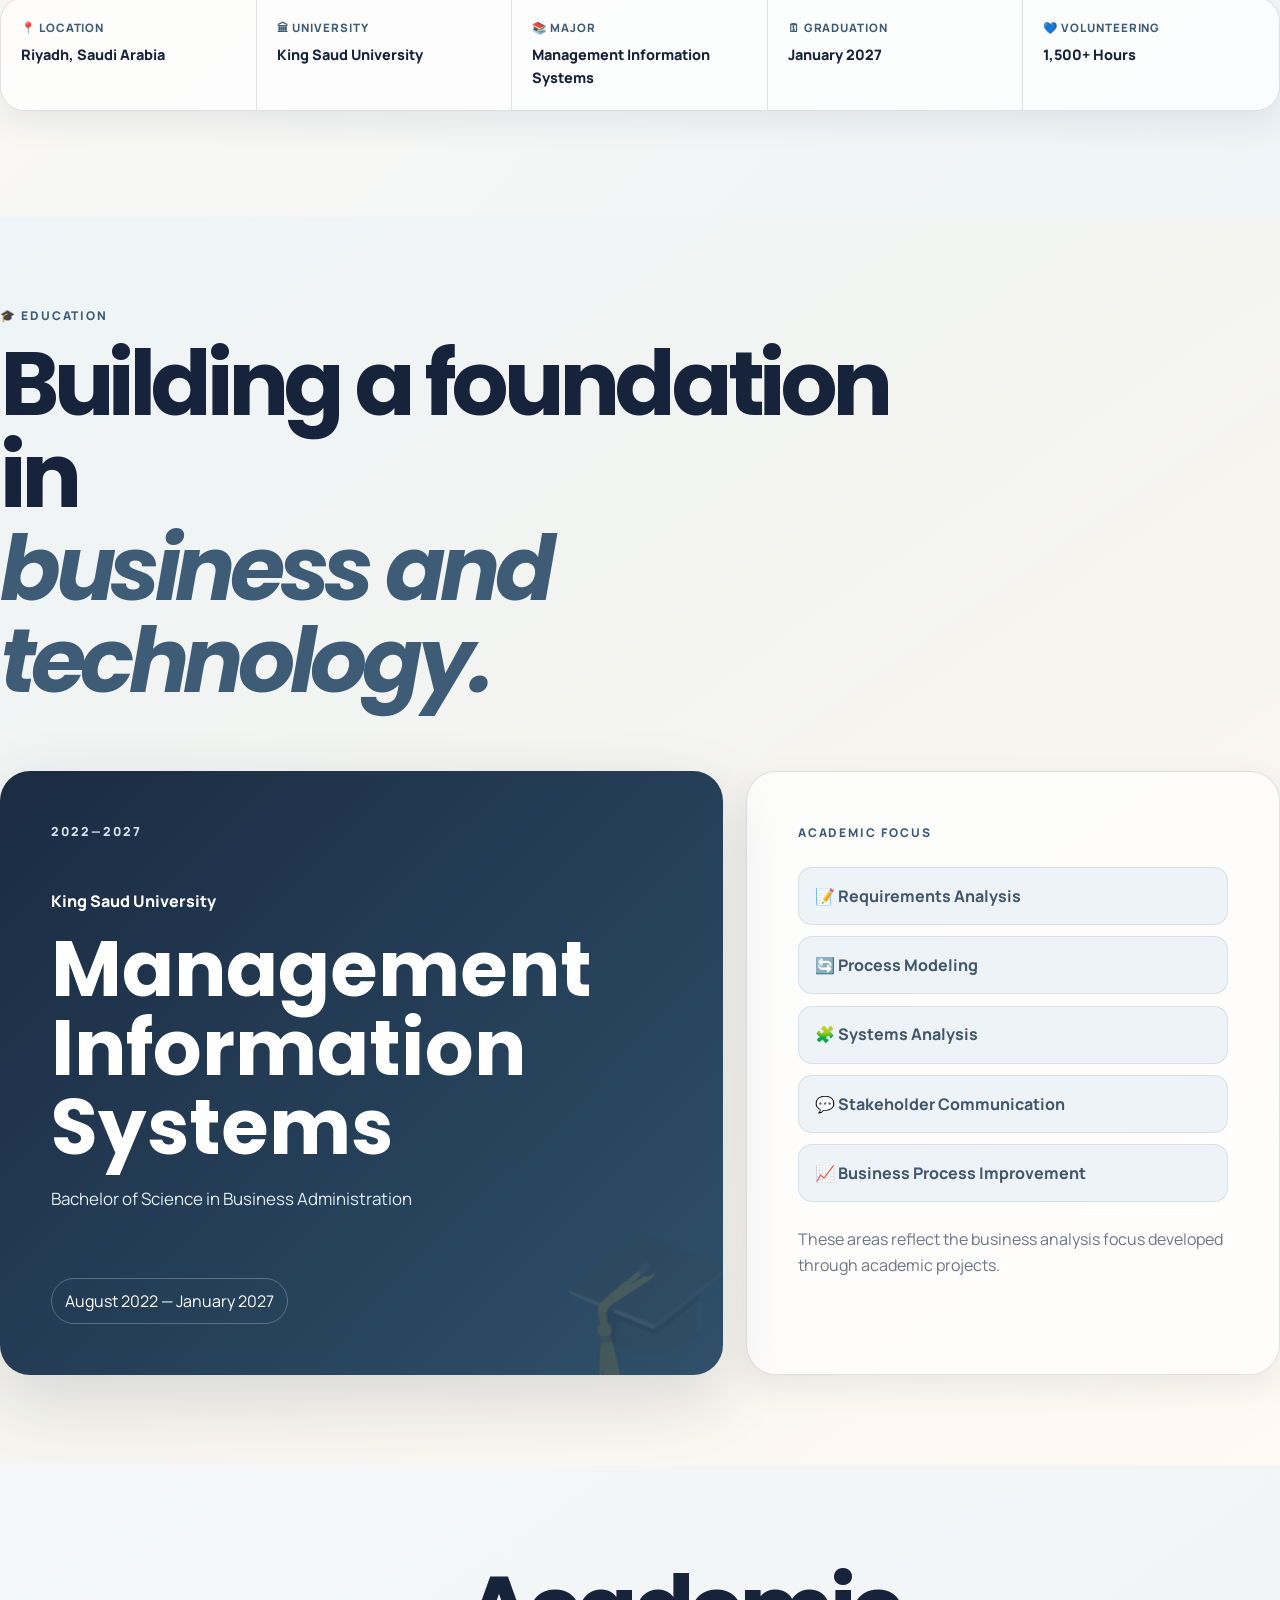
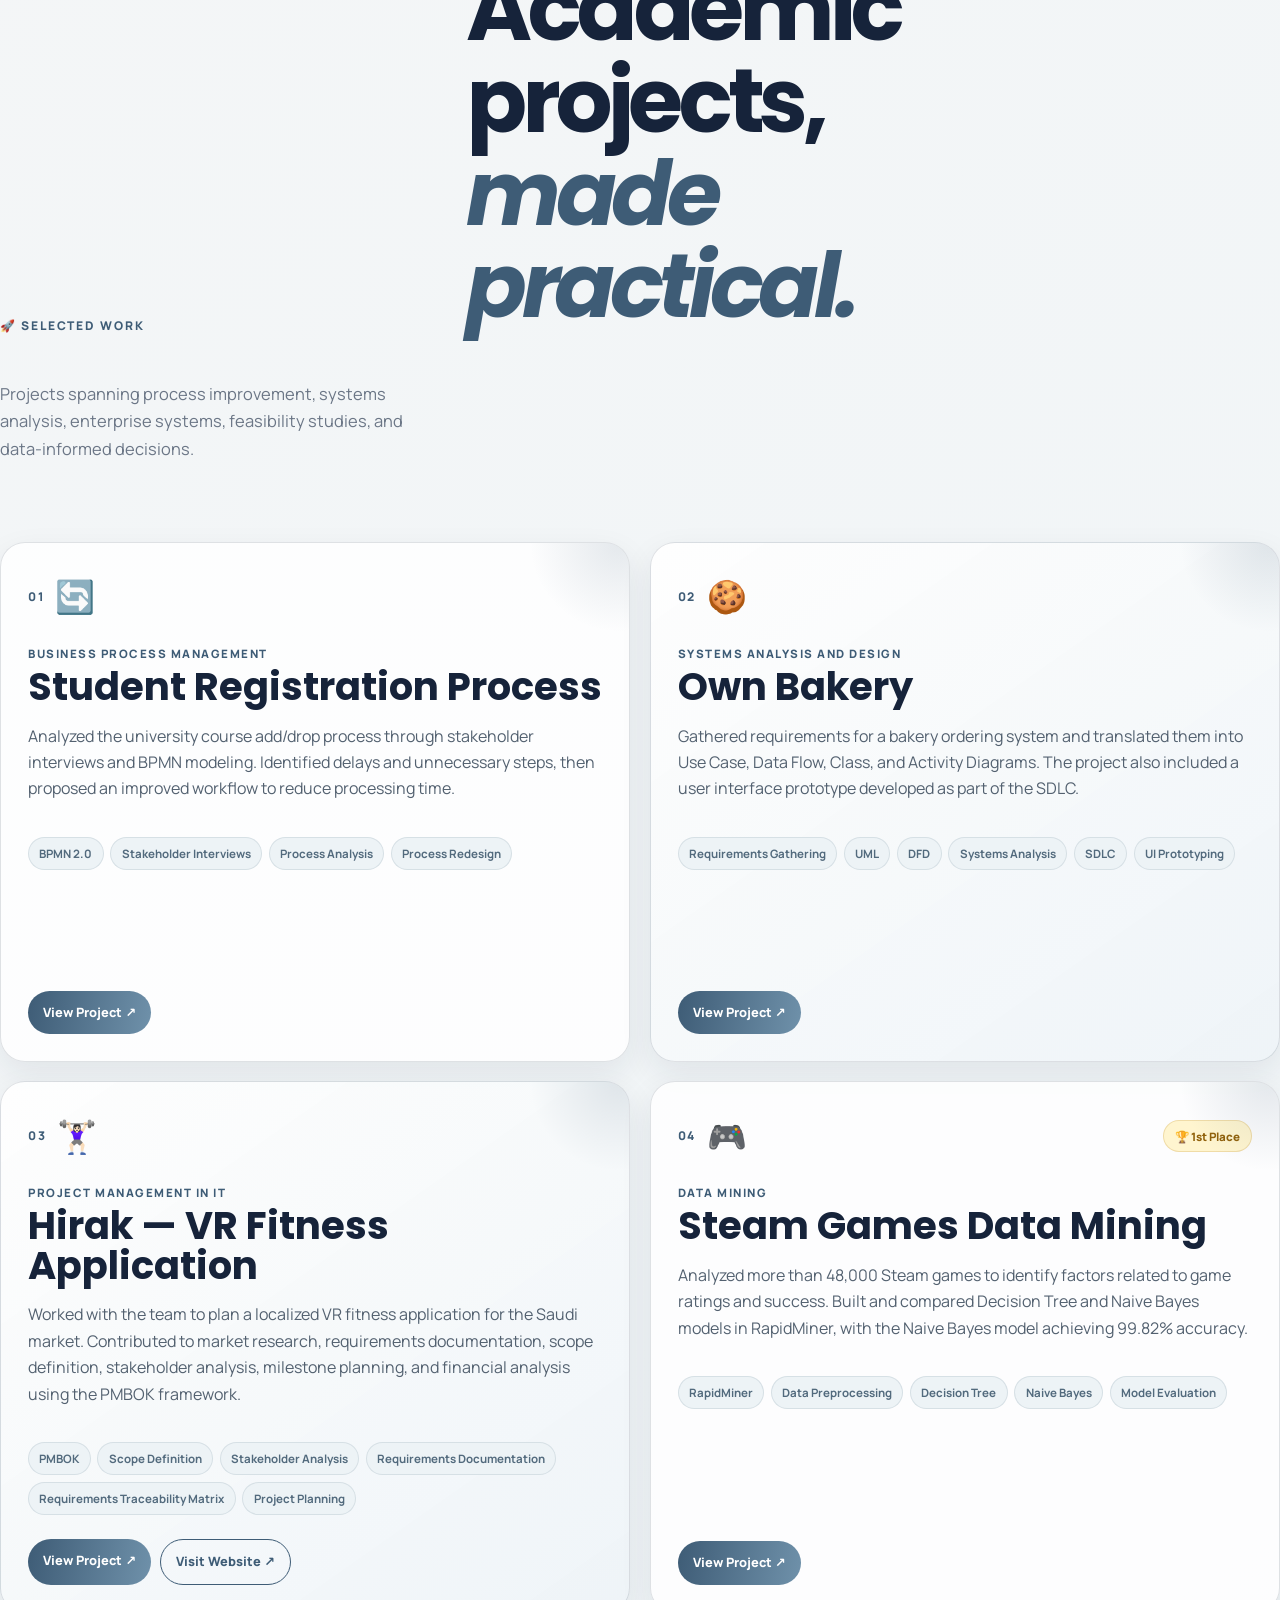
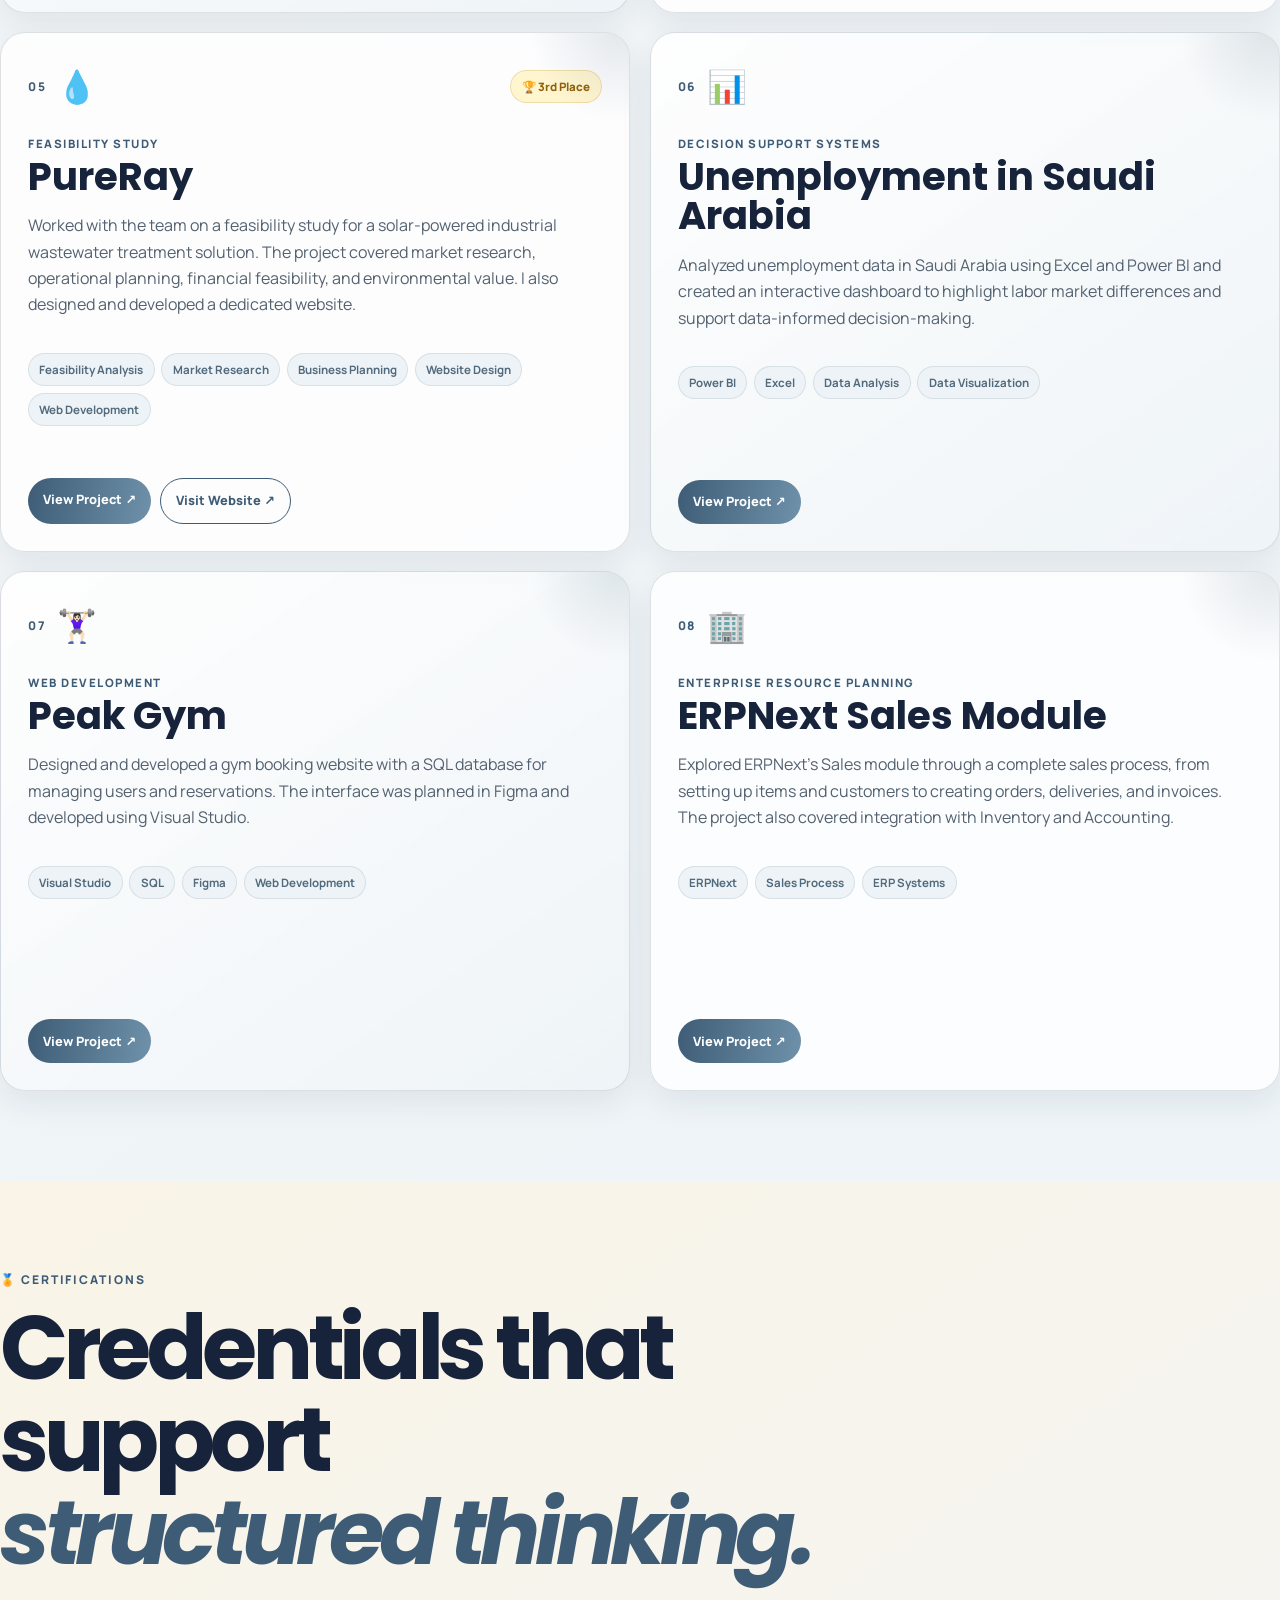
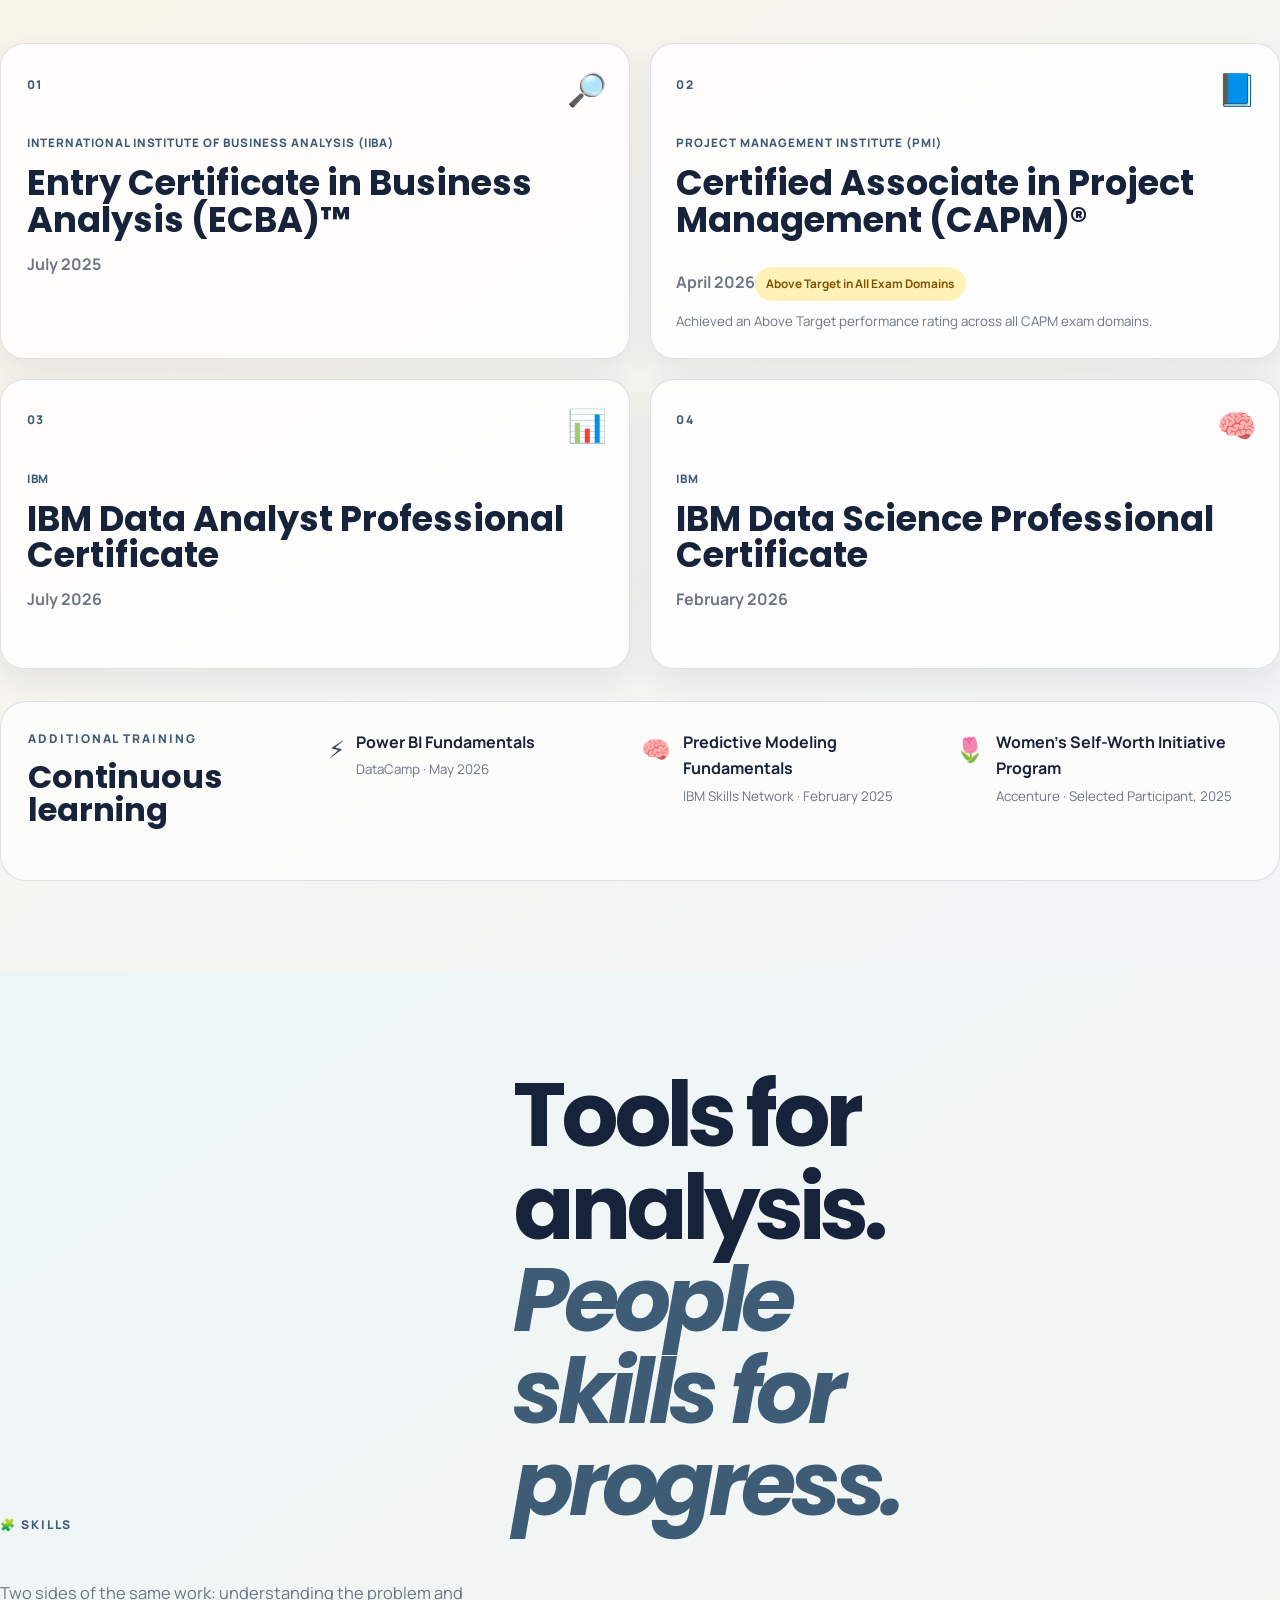
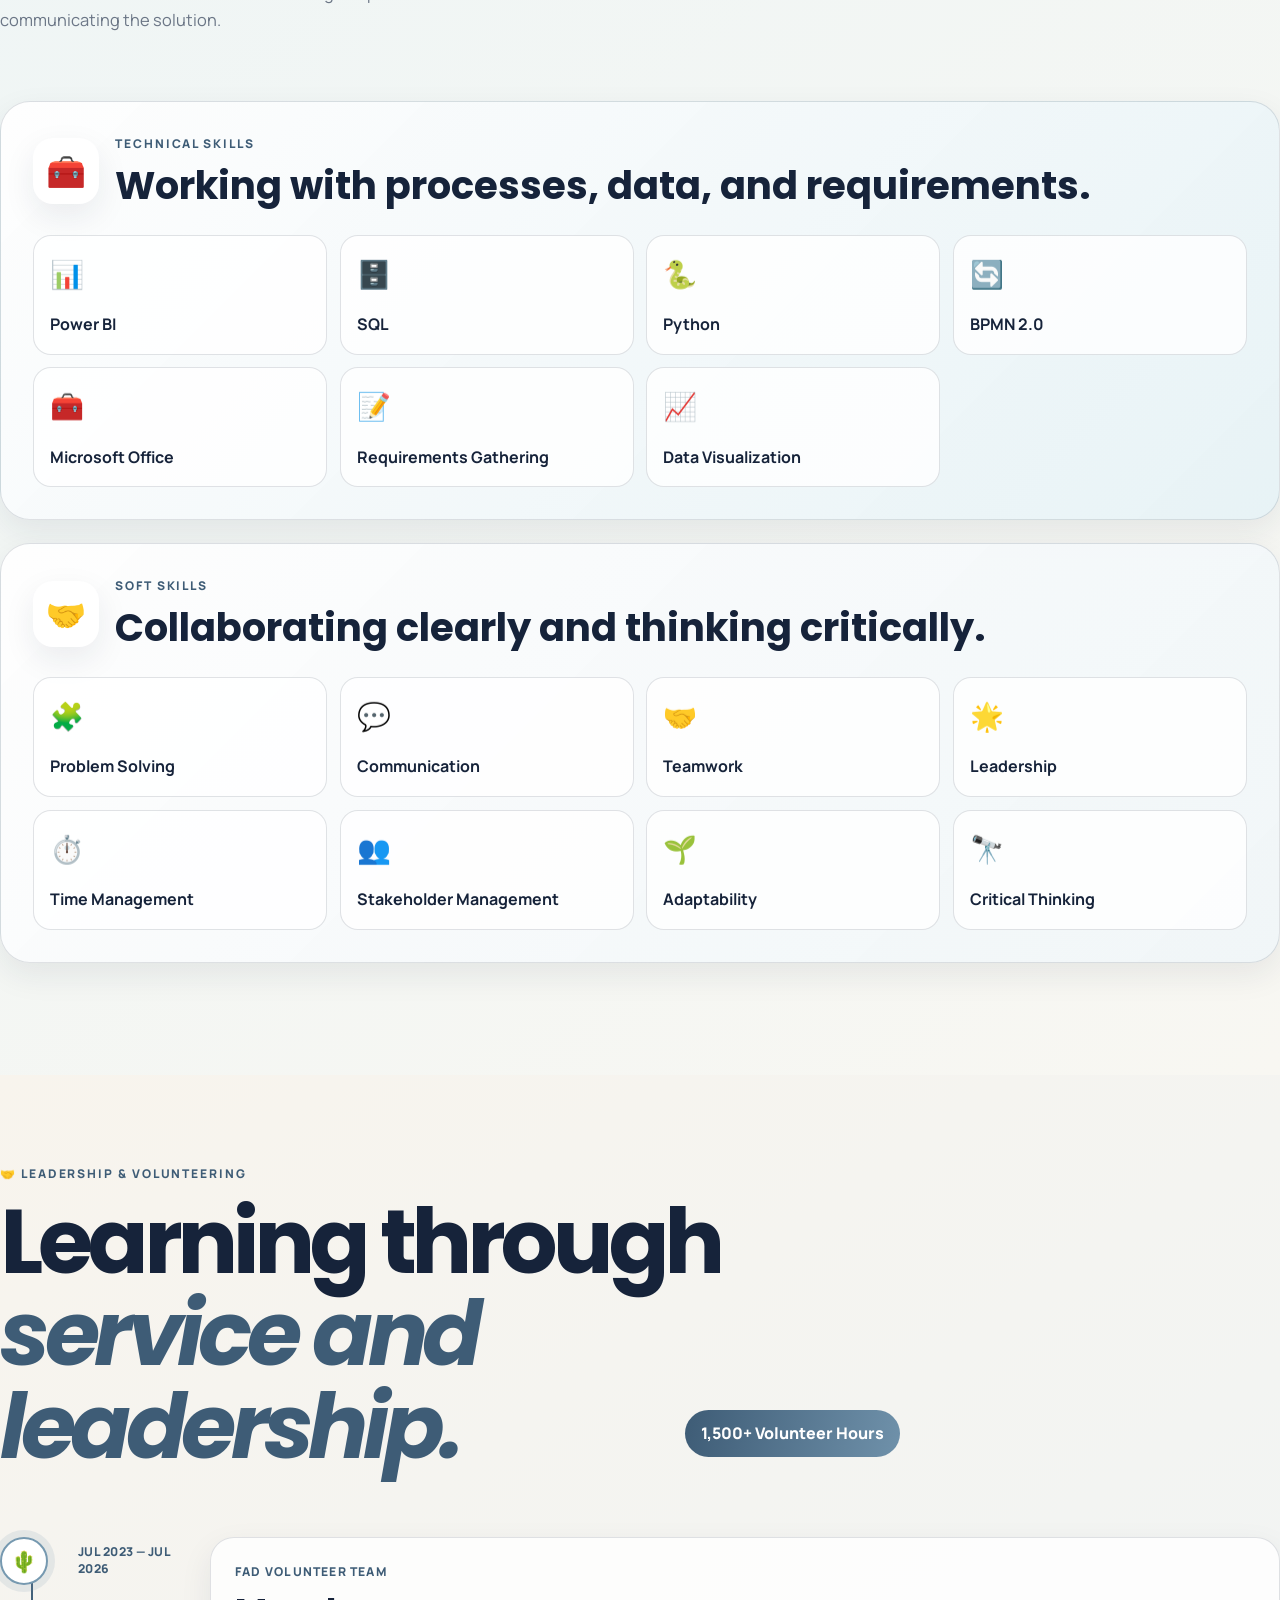
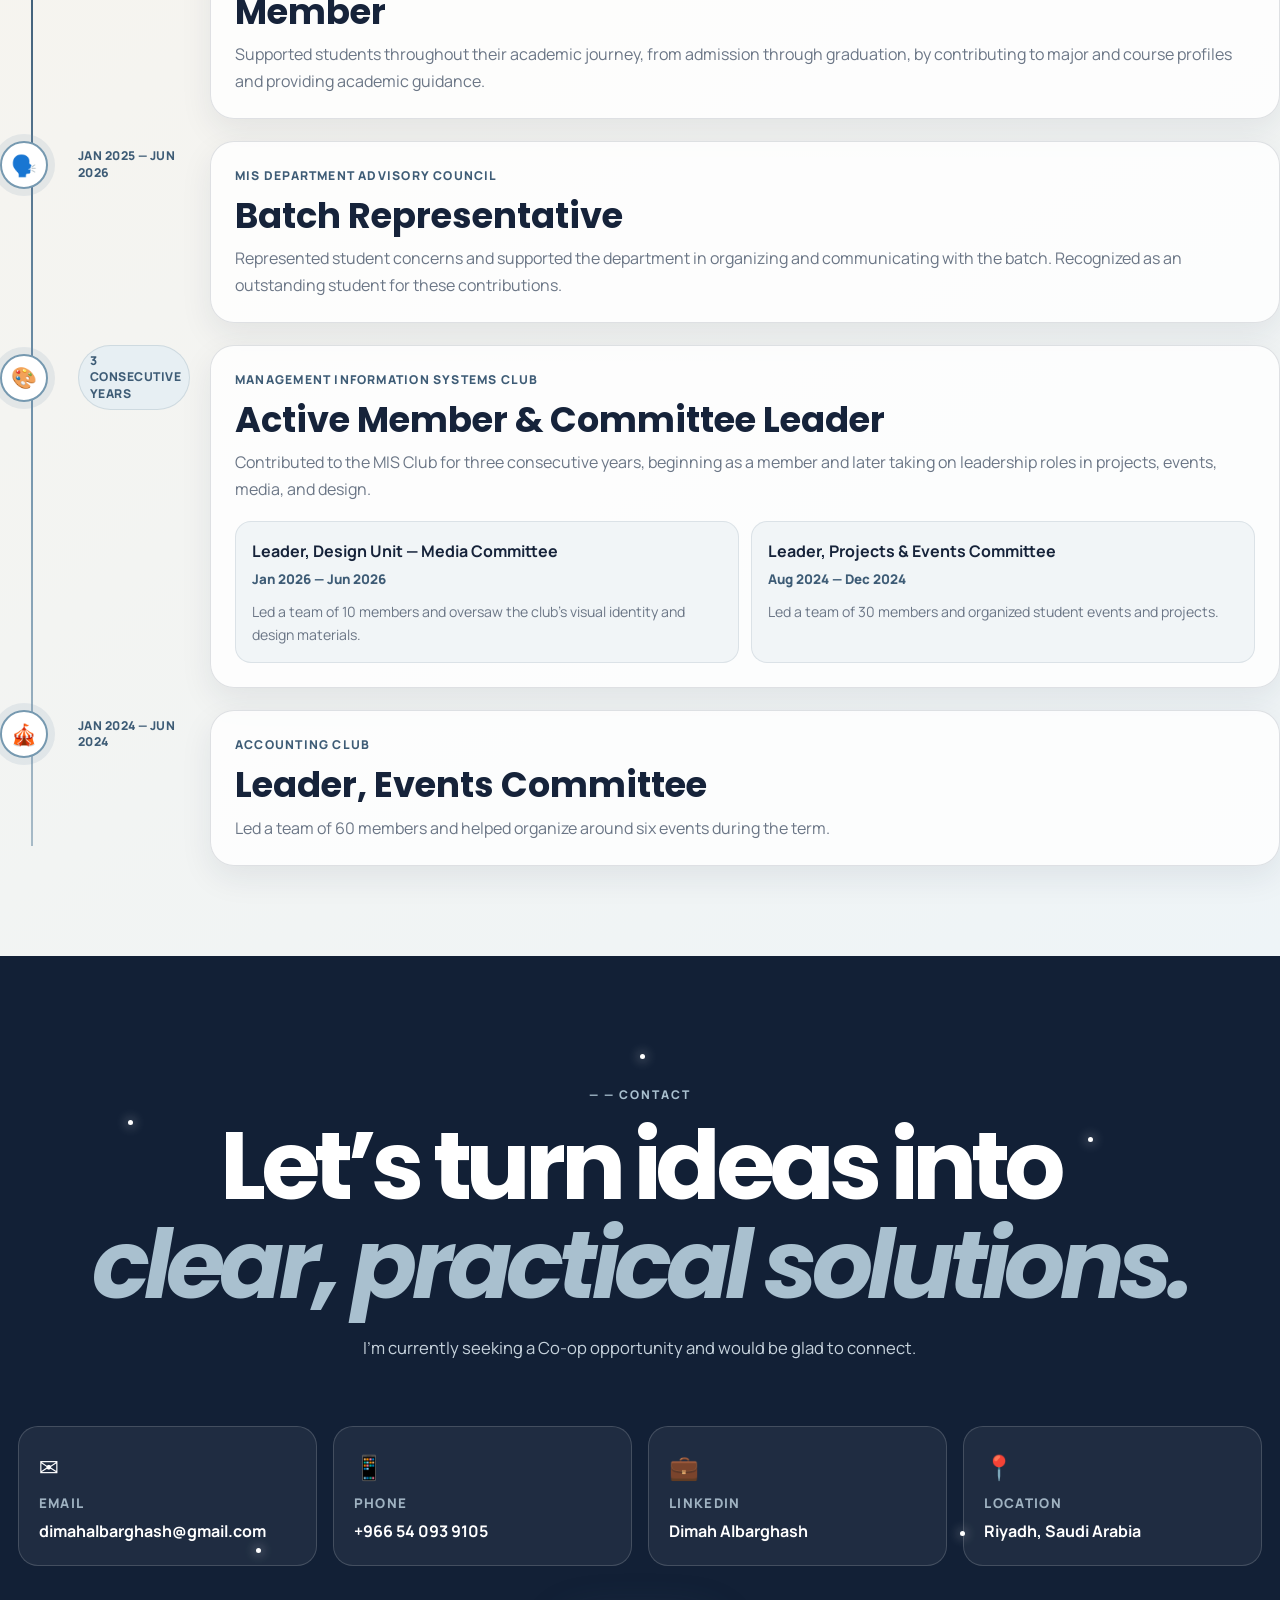
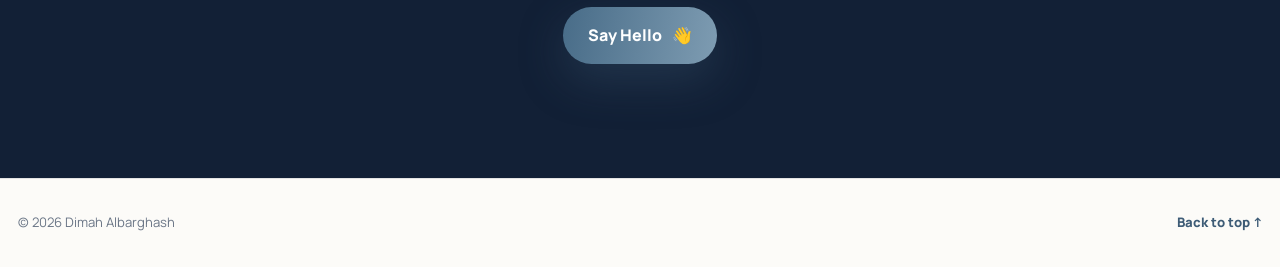
==== commit e2fb24d1: "Add files via upload" ====
--- a/index.html
+++ b/index.html
@@ -3,475 +3,196 @@
 <head>
   <meta charset="UTF-8">
   <meta name="viewport" content="width=device-width, initial-scale=1.0">
-  <title>Dimah Albarghash | Business Analyst</title>
-  <meta name="description" content="Portfolio of Dimah Albarghash, a senior Management Information Systems student at King Saud University focused on business analysis, requirements gathering, process modeling, and systems analysis.">
-
+  <meta name="description" content="Portfolio of Dimah Albarghash, a senior Management Information Systems student focused on business analysis, requirements gathering, process modeling, and systems analysis.">
+  <meta name="theme-color" content="#16233a">
+  <title>Dimah Albarghash | MIS Student Portfolio</title>
   <link rel="preconnect" href="https://fonts.googleapis.com">
   <link rel="preconnect" href="https://fonts.gstatic.com" crossorigin>
-  <link href="https://fonts.googleapis.com/css2?family=Inter:wght@400;500;600;700;800&display=swap" rel="stylesheet">
-
-  <link rel="stylesheet" href="style.css">
+  <link href="https://fonts.googleapis.com/css2?family=Manrope:wght@400;500;600;700;800&family=Poppins:wght@500;600;700&display=swap" rel="stylesheet">
+  <link rel="stylesheet" href="style.css?v=7">
 </head>
-<body>
-
+<body id="top" class="onepage-body">
+  <div class="noise" aria-hidden="true"></div>
+  <div class="cursor-orb" aria-hidden="true"></div>
   <a class="skip-link" href="#main-content">Skip to main content</a>
-
   <header class="site-header" id="siteHeader">
     <div class="header-inner">
-      <a href="#home" class="brand" aria-label="Dimah Albarghash — back to top">Dimah Albarghash</a>
-
-      <button
-        type="button"
-        class="nav-toggle"
-        id="navToggle"
-        aria-expanded="false"
-        aria-controls="primaryNav"
-        aria-label="Open navigation menu"
-      >
-        <span class="nav-toggle-bar" aria-hidden="true"></span>
-        <span class="nav-toggle-bar" aria-hidden="true"></span>
-        <span class="nav-toggle-bar" aria-hidden="true"></span>
-      </button>
-
-      <nav class="site-nav" id="primaryNav" aria-label="Primary">
+      <a class="brand" href="#home" aria-label="Go to home">Dimah Albarghash</a>
+      <button class="nav-toggle" id="navToggle" type="button" aria-label="Open navigation menu" aria-expanded="false" aria-controls="primaryNav"><span></span><span></span><span></span></button>
+      <nav class="site-nav" id="primaryNav" aria-label="Primary navigation">
         <ul>
-          <li><a href="#about" data-nav-link>About</a></li>
-          <li><a href="#education" data-nav-link>Education</a></li>
-          <li><a href="#projects" data-nav-link>Projects</a></li>
-          <li><a href="#certifications" data-nav-link>Certifications</a></li>
-          <li><a href="#skills" data-nav-link>Skills</a></li>
-          <li><a href="#volunteering" data-nav-link>Volunteering</a></li>
-          <li><a href="#contact" data-nav-link>Contact</a></li>
+          <li><a href="#home" class="active-link">Home</a></li>
+          <li><a href="#about">About</a></li>
+          <li><a href="#education">Education</a></li>
+          <li><a href="#projects">Projects</a></li>
+          <li><a href="#certifications">Certificates</a></li>
+          <li><a href="#skills">Skills</a></li>
+          <li><a href="#volunteering">Volunteering</a></li>
+          <li><a href="#contact" class="nav-contact">Contact</a></li>
         </ul>
       </nav>
     </div>
   </header>
-
-  <main id="main-content">
-
-    <!-- ============ HOME ============ -->
-    <section id="home" class="hero" aria-label="Introduction">
-      <div class="hero-bg" aria-hidden="true">
-        <svg viewBox="0 0 900 500" preserveAspectRatio="xMidYMid slice" xmlns="http://www.w3.org/2000/svg">
-          <path d="M -20 380 C 160 380, 200 180, 340 180 C 460 180, 480 320, 620 320 C 760 320, 780 120, 940 120"
-                fill="none" stroke="var(--color-accent)" stroke-width="1.5" opacity="0.35" />
-          <circle cx="340" cy="180" r="5" fill="var(--color-accent)" opacity="0.5" />
-          <circle cx="620" cy="320" r="5" fill="var(--color-accent)" opacity="0.5" />
-          <circle cx="-20" cy="380" r="4" fill="var(--color-accent)" opacity="0.35" />
-          <circle cx="940" cy="120" r="4" fill="var(--color-accent)" opacity="0.35" />
-        </svg>
-      </div>
-
-      <div class="hero-inner">
-        <p class="eyebrow"><span class="node-mark" aria-hidden="true"></span>Portfolio</p>
-        <h1 class="hero-name">Dimah Albarghash</h1>
-        <p class="hero-role">Business Analyst</p>
-        <p class="hero-intro">Senior Management Information Systems student at King Saud University. My academic projects have focused on requirements gathering, process modeling, systems analysis, and business process improvement.</p>
-        <p class="hero-status">Currently seeking a Co-op opportunity.</p>
-
-        <div class="hero-actions">
-          <a href="#about" class="btn btn-primary">About Me</a>
-          <a href="#" class="btn btn-secondary" data-link="email" aria-label="Email Dimah Albarghash at dimahalbarghash@gmail.com">Contact Me</a>
-        </div>
-      </div>
-    </section>
-
-    <!-- ============ ABOUT ============ -->
-    <section id="about" class="section" aria-labelledby="about-title">
-      <div class="section-inner">
-        <p class="eyebrow"><span class="node-mark" aria-hidden="true"></span>About</p>
-        <h2 id="about-title">About Me</h2>
-
-        <p class="about-text">I&rsquo;m a senior Management Information Systems student at King Saud University with a strong interest in business analysis. Through academic projects, I have worked on requirements gathering, process modeling, systems analysis, feasibility studies, and data-informed decision-making. I hold the ECBA and CAPM certifications and have been involved in the Management Information Systems Club for three consecutive years.</p>
-
-        <dl class="info-grid">
-          <div class="info-item">
-            <dt>Location</dt>
-            <dd>Riyadh, Saudi Arabia</dd>
-          </div>
-          <div class="info-item">
-            <dt>University</dt>
-            <dd>King Saud University</dd>
-          </div>
-          <div class="info-item">
-            <dt>Major</dt>
-            <dd>Management Information Systems</dd>
-          </div>
-          <div class="info-item">
-            <dt>Expected Graduation</dt>
-            <dd>January 2027</dd>
-          </div>
-          <div class="info-item">
-            <dt>Volunteer Experience</dt>
-            <dd>1,500+ Hours</dd>
-          </div>
-        </dl>
-      </div>
-    </section>
-
-    <!-- ============ EDUCATION ============ -->
-    <section id="education" class="section" aria-labelledby="education-title">
-      <div class="section-inner">
-        <p class="eyebrow"><span class="node-mark" aria-hidden="true"></span>Background</p>
-        <h2 id="education-title">Education</h2>
-
-        <article class="education-card">
-          <h3>King Saud University</h3>
-          <p class="education-degree">Bachelor of Science in Business Administration</p>
-          <p class="education-major">Major in Management Information Systems</p>
-          <p class="education-date">August 2022 &ndash; January 2027</p>
-        </article>
-      </div>
-    </section>
-
-    <!-- ============ PROJECTS ============ -->
-    <section id="projects" class="section" aria-labelledby="projects-title">
-      <div class="section-inner">
-        <p class="eyebrow"><span class="node-mark" aria-hidden="true"></span>Work</p>
-        <h2 id="projects-title">Academic Projects</h2>
-        <p class="section-intro">A selection of academic projects covering business process improvement, systems analysis, feasibility studies, enterprise systems, data analysis, and project planning.</p>
-
-        <div class="project-grid">
-
-          <!-- Project 1 -->
-          <article class="project-card">
-            <h3 class="project-title">Student Registration Process</h3>
-            <p class="project-type">Business Process Management</p>
-            <p class="project-description">Analyzed the university course add/drop process through stakeholder interviews and BPMN modeling. Identified delays and unnecessary steps, then proposed an improved workflow to reduce processing time.</p>
-            <ul class="project-skills" aria-label="Skills used">
-              <li>BPMN 2.0</li>
-              <li>Stakeholder Interviews</li>
-              <li>Process Analysis</li>
-              <li>Process Redesign</li>
-            </ul>
-            <div class="project-actions">
-              <a href="#" class="btn btn-outline" data-link="bpm" target="_blank" rel="noopener noreferrer" aria-label="View Student Registration Process Project">View Project</a>
-            </div>
-          </article>
-
-          <!-- Project 2 -->
-          <article class="project-card">
-            <h3 class="project-title">Own Bakery</h3>
-            <p class="project-type">Systems Analysis and Design</p>
-            <p class="project-description">Gathered requirements for a bakery ordering system and translated them into Use Case, Data Flow, Class, and Activity Diagrams. The project also included a user interface prototype developed as part of the SDLC.</p>
-            <ul class="project-skills" aria-label="Skills used">
-              <li>Requirements Gathering</li>
-              <li>UML</li>
-              <li>DFD</li>
-              <li>Systems Analysis</li>
-              <li>SDLC</li>
-              <li>UI Prototyping</li>
-            </ul>
-            <div class="project-actions">
-              <a href="#" class="btn btn-outline" data-link="ownBakery" target="_blank" rel="noopener noreferrer" aria-label="View Own Bakery Project">View Project</a>
-            </div>
-          </article>
-
-          <!-- Project 3 -->
-          <article class="project-card">
-            <p class="project-badge project-badge-course">Project Management in IT</p>
-            <h3 class="project-title">Hirak &mdash; VR Fitness Application</h3>
-            <p class="project-type">Project Management in IT</p>
-            <p class="project-description">Worked with the team to plan a localized VR fitness application for the Saudi market as part of a Project Management in IT course. Contributed to market research, requirements documentation, scope definition, stakeholder analysis, milestone planning, and financial analysis using the PMBOK framework.</p>
-            <ul class="project-skills" aria-label="Skills used">
-              <li>PMBOK</li>
-              <li>Scope Definition</li>
-              <li>Stakeholder Analysis</li>
-              <li>Requirements Documentation</li>
-              <li>Requirements Traceability Matrix</li>
-              <li>Project Planning</li>
-            </ul>
-            <div class="project-actions">
-              <a href="#" class="btn btn-outline" data-link="hirak" target="_blank" rel="noopener noreferrer" aria-label="View Hirak Project">View Project</a>
-              <a href="#" class="btn btn-outline" data-link="hirakWebsite" target="_blank" rel="noopener noreferrer" aria-label="Visit Hirak Website">Visit Website</a>
-            </div>
-          </article>
-
-          <!-- Project 4 -->
-          <article class="project-card">
-            <p class="project-badge project-badge-gold">1st Place</p>
-            <h3 class="project-title">Steam Games Data Mining</h3>
-            <p class="project-type">Data Mining</p>
-            <p class="project-description">Analyzed more than 48,000 Steam games to identify factors related to game ratings and success. Built and compared Decision Tree and Naive Bayes models in RapidMiner, with the Naive Bayes model achieving 99.82% accuracy.</p>
-            <ul class="project-skills" aria-label="Skills used">
-              <li>RapidMiner</li>
-              <li>Data Preprocessing</li>
-              <li>Decision Tree</li>
-              <li>Naive Bayes</li>
-              <li>Model Evaluation</li>
-            </ul>
-            <div class="project-actions">
-              <a href="#" class="btn btn-outline" data-link="steam" target="_blank" rel="noopener noreferrer" aria-label="View Steam Games Data Mining Project">View Project</a>
-            </div>
-          </article>
-
-          <!-- Project 5 -->
-          <article class="project-card">
-            <p class="project-badge project-badge-gold">3rd Place</p>
-            <h3 class="project-title">PureRay</h3>
-            <p class="project-type">Feasibility Study</p>
-            <p class="project-description">Worked with the team on a feasibility study for a solar-powered industrial wastewater treatment solution. The project covered market research, operational planning, financial feasibility, and environmental value. I also designed and developed a dedicated website to present the business idea, services, and brand identity.</p>
-            <ul class="project-skills" aria-label="Skills used">
-              <li>Feasibility Analysis</li>
-              <li>Market Research</li>
-              <li>Business Planning</li>
-              <li>Website Design</li>
-              <li>Web Development</li>
-            </ul>
-            <div class="project-actions">
-              <a href="#" class="btn btn-outline" data-link="pureRay" target="_blank" rel="noopener noreferrer" aria-label="View PureRay Project">View Project</a>
-              <a href="#" class="btn btn-outline" data-link="pureRayWebsite" target="_blank" rel="noopener noreferrer" aria-label="Visit PureRay Website">Visit Website</a>
-            </div>
-          </article>
-
-          <!-- Project 6 -->
-          <article class="project-card">
-            <h3 class="project-title">Unemployment in Saudi Arabia</h3>
-            <p class="project-type">Decision Support Systems</p>
-            <p class="project-description">Analyzed unemployment data in Saudi Arabia using Excel and Power BI and created an interactive dashboard to highlight labor market differences and support data-informed decision-making.</p>
-            <ul class="project-skills" aria-label="Skills used">
-              <li>Power BI</li>
-              <li>Excel</li>
-              <li>Data Analysis</li>
-              <li>Data Visualization</li>
-            </ul>
-            <div class="project-actions">
-              <a href="#" class="btn btn-outline" data-link="unemployment" target="_blank" rel="noopener noreferrer" aria-label="View Unemployment in Saudi Arabia Project">View Project</a>
-            </div>
-          </article>
-
-          <!-- Project 7 -->
-          <article class="project-card">
-            <h3 class="project-title">Peak Gym</h3>
-            <p class="project-type">Web Development</p>
-            <p class="project-description">Designed and developed a gym booking website with a SQL database for managing users and reservations. The interface was planned in Figma and developed using Visual Studio.</p>
-            <ul class="project-skills" aria-label="Skills used">
-              <li>Visual Studio</li>
-              <li>SQL</li>
-              <li>Figma</li>
-              <li>Web Development</li>
-            </ul>
-            <div class="project-actions">
-              <a href="#" class="btn btn-outline" data-link="peakGym" target="_blank" rel="noopener noreferrer" aria-label="View Peak Gym Project">View Project</a>
-            </div>
-          </article>
-
-          <!-- Project 8 -->
-          <article class="project-card">
-            <h3 class="project-title">ERPNext Sales Module</h3>
-            <p class="project-type">Enterprise Resource Planning</p>
-            <p class="project-description">Explored ERPNext&rsquo;s Sales module through a complete sales process, from setting up items and customers to creating orders, deliveries, and invoices. The project also covered integration with Inventory and Accounting.</p>
-            <ul class="project-skills" aria-label="Skills used">
-              <li>ERPNext</li>
-              <li>Sales Process</li>
-              <li>ERP Systems</li>
-            </ul>
-            <div class="project-actions">
-              <a href="#" class="btn btn-outline" data-link="erpNext" target="_blank" rel="noopener noreferrer" aria-label="View ERPNext Sales Module Project">View Project</a>
-            </div>
-          </article>
-
-        </div>
-      </div>
-    </section>
-
-    <!-- ============ CERTIFICATIONS ============ -->
-    <section id="certifications" class="section" aria-labelledby="certifications-title">
-      <div class="section-inner">
-        <p class="eyebrow"><span class="node-mark" aria-hidden="true"></span>Credentials</p>
-        <h2 id="certifications-title">Certifications</h2>
-
-        <div class="cert-grid">
-          <article class="cert-card">
-            <h3>Certified Associate in Project Management (CAPM)&reg;</h3>
-            <p class="cert-issuer">Project Management Institute (PMI)</p>
-            <p class="cert-date">April 2026</p>
-            <p class="cert-highlight">Above Target in All Exam Domains</p>
-            <p class="cert-note">Achieved an Above Target performance rating across all CAPM exam domains.</p>
-          </article>
-
-          <article class="cert-card">
-            <h3>Entry Certificate in Business Analysis (ECBA)&trade;</h3>
-            <p class="cert-issuer">International Institute of Business Analysis (IIBA)</p>
-            <p class="cert-date">July 2025</p>
-          </article>
-
-          <article class="cert-card">
-            <h3>IBM Data Analyst Professional Certificate</h3>
-            <p class="cert-issuer">IBM</p>
-            <p class="cert-date">July 2026</p>
-          </article>
-
-          <article class="cert-card">
-            <h3>IBM Data Science Professional Certificate</h3>
-            <p class="cert-issuer">IBM</p>
-            <p class="cert-date">February 2026</p>
-          </article>
-        </div>
-
-        <div class="training-block">
-          <h3 class="training-title">Additional Training</h3>
-          <ul class="training-list">
-            <li class="training-item">
-              <p class="training-name">Power BI Fundamentals</p>
-              <p class="training-issuer">DataCamp</p>
-              <p class="training-date">May 2026</p>
-            </li>
-            <li class="training-item">
-              <p class="training-name">Predictive Modeling Fundamentals</p>
-              <p class="training-issuer">IBM Skills Network &mdash; Cognitive Class</p>
-              <p class="training-date">February 2025</p>
-            </li>
-            <li class="training-item">
-              <p class="training-name">Women&rsquo;s Self-Worth Initiative Program</p>
-              <p class="training-issuer">Accenture</p>
-              <p class="training-date">Selected Participant, 2025</p>
-            </li>
-          </ul>
-        </div>
-      </div>
-    </section>
-
-    <!-- ============ SKILLS ============ -->
-    <section id="skills" class="section" aria-labelledby="skills-title">
-      <div class="section-inner">
-        <p class="eyebrow"><span class="node-mark" aria-hidden="true"></span>Capabilities</p>
-        <h2 id="skills-title">Skills</h2>
-
-        <div class="skills-grid">
-          <div class="skills-column">
-            <h3>Technical Skills</h3>
-            <ul class="skill-pills">
-              <li>Power BI</li>
-              <li>SQL</li>
-              <li>Python</li>
-              <li>BPMN 2.0</li>
-              <li>Microsoft Office</li>
-              <li>Requirements Gathering</li>
-              <li>Data Visualization</li>
-            </ul>
-          </div>
-
-          <div class="skills-column">
-            <h3>Soft Skills</h3>
-            <ul class="skill-pills">
-              <li>Problem Solving</li>
-              <li>Communication</li>
-              <li>Teamwork</li>
-              <li>Leadership</li>
-              <li>Time Management</li>
-              <li>Stakeholder Management</li>
-              <li>Adaptability</li>
-              <li>Critical Thinking</li>
-            </ul>
-          </div>
-        </div>
-      </div>
-    </section>
-
-    <!-- ============ VOLUNTEERING ============ -->
-    <section id="volunteering" class="section" aria-labelledby="volunteering-title">
-      <div class="section-inner">
-        <p class="eyebrow"><span class="node-mark" aria-hidden="true"></span>Involvement</p>
-        <h2 id="volunteering-title">Leadership &amp; Volunteering</h2>
-        <p class="volunteer-stat">1,500+ Volunteer Hours</p>
-
-        <div class="volunteer-list">
-
-          <article class="volunteer-card">
-            <div class="volunteer-head">
-              <h3>FAD Volunteer Team</h3>
-              <p class="volunteer-date">July 2023 &ndash; July 2026</p>
-            </div>
-            <p class="volunteer-role">Member</p>
-            <p class="volunteer-description">Supported students throughout their academic journey, from admission through graduation, by contributing to major and course profiles and providing academic guidance.</p>
-          </article>
-
-          <article class="volunteer-card">
-            <div class="volunteer-head">
-              <h3>MIS Department Advisory Council</h3>
-              <p class="volunteer-date">January 2025 &ndash; June 2026</p>
-            </div>
-            <p class="volunteer-role">Batch Representative</p>
-            <p class="volunteer-description">Represented student concerns and supported the department in organizing and communicating with the batch. Recognized as an outstanding student for these contributions.</p>
-          </article>
-
-          <article class="volunteer-card volunteer-card-grouped">
-            <div class="volunteer-head">
-              <h3>Management Information Systems Club</h3>
-            </div>
-            <p class="volunteer-subtitle">Active Member &amp; Committee Leader | <span class="volunteer-emphasis">3 Consecutive Years</span></p>
-            <p class="volunteer-description">Contributed to the Management Information Systems Club for three consecutive years, beginning as a member and later taking on leadership roles in projects, events, media, and design.</p>
-
-            <div class="volunteer-subroles">
-              <div class="volunteer-subrole">
-                <div class="volunteer-head">
-                  <h4>Leader, Design Unit &mdash; Media Committee</h4>
-                  <p class="volunteer-date">January 2026 &ndash; June 2026</p>
-                </div>
-                <p class="volunteer-description">Led a team of 10 members and oversaw the club&rsquo;s visual identity and design materials.</p>
-              </div>
-
-              <div class="volunteer-subrole">
-                <div class="volunteer-head">
-                  <h4>Leader, Projects &amp; Events Committee</h4>
-                  <p class="volunteer-date">August 2024 &ndash; December 2024</p>
-                </div>
-                <p class="volunteer-description">Led a team of 30 members and organized student events and projects.</p>
-              </div>
-            </div>
-          </article>
-
-          <article class="volunteer-card">
-            <div class="volunteer-head">
-              <h3>Accounting Club</h3>
-              <p class="volunteer-date">January 2024 &ndash; June 2024</p>
-            </div>
-            <p class="volunteer-role">Leader, Events Committee</p>
-            <p class="volunteer-description">Led a team of 60 members and helped organize around six events during the term.</p>
-          </article>
-
-        </div>
-      </div>
-    </section>
-
-    <!-- ============ CONTACT ============ -->
-    <section id="contact" class="section" aria-labelledby="contact-title">
-      <div class="section-inner">
-        <p class="eyebrow"><span class="node-mark" aria-hidden="true"></span>Contact</p>
-        <h2 id="contact-title">Get in Touch</h2>
-        <p class="contact-intro">I&rsquo;m currently seeking a Co-op opportunity and would be glad to connect.</p>
-
-        <dl class="contact-details">
-          <div class="contact-item">
-            <dt>Email</dt>
-            <dd><a href="#" data-link="email">dimahalbarghash@gmail.com</a></dd>
-          </div>
-          <div class="contact-item">
-            <dt>Phone</dt>
-            <dd><a href="#" data-link="phone" aria-label="Call Dimah Albarghash at +966 54 093 9105">+966 54 093 9105</a></dd>
-          </div>
-          <div class="contact-item">
-            <dt>LinkedIn</dt>
-            <dd><a href="https://www.linkedin.com/in/dimah-albarghash-587035330/" data-link="linkedin" target="_blank" rel="noopener noreferrer" aria-label="Open Dimah Albarghash LinkedIn profile">View LinkedIn Profile</a></dd>
-          </div>
-        </dl>
-
-        <div class="contact-actions">
-          <a href="#" class="btn btn-primary" data-link="email" aria-label="Email Dimah Albarghash at dimahalbarghash@gmail.com">Contact Me</a>
-        </div>
-      </div>
-    </section>
-
+  <main id="main-content" class="page-main">
+<section class="home-hero page-shell onepage-section home-section" id="home">
+<div aria-hidden="true" class="hero-orb hero-orb-a"></div>
+<div aria-hidden="true" class="hero-orb hero-orb-b"></div>
+<div class="hero-grid hero-grid-solo">
+<div class="hero-copy reveal">
+<div class="hero-labels">
+<p class="micro-label"><span aria-hidden="true">👋</span> Senior MIS Student · King Saud University</p>
+<p class="micro-label graduation-label"><span aria-hidden="true">🎓</span> Expected Graduation · January 2027</p>
+</div>
+<h1 aria-label="Dimah Albarghash" class="display-name"><span class="name-text">Dimah Albarghash</span></h1>
+<p class="hero-position">Exploring business analysis through academic projects.</p>
+<p class="hero-intro">My work focuses on requirements gathering, process modeling, systems analysis, and turning business needs into clear, practical solutions.</p>
+<div aria-label="Analyze, Model, Improve" class="focus-words">
+<span>Analyze</span><b aria-hidden="true">·</b><span>Model</span><b aria-hidden="true">·</b><span>Improve</span>
+</div>
+<p class="availability"><span aria-hidden="true" class="status-dot"></span>Currently seeking a Co-op opportunity.</p>
+<div class="hero-actions">
+<a class="btn btn-primary magnetic" href="#about">About Me <span aria-hidden="true">↗</span></a>
+<a class="btn btn-ghost magnetic" href="#contact">Contact Me <span aria-hidden="true">✉</span></a>
+</div>
+</div>
+</div>
+</section>
+<section class="inner-hero about-hero page-shell onepage-section about-section" id="about">
+<div class="inner-title reveal"><p class="section-label"><span>✨</span> About</p><h1>Curious about how<br/><em>business needs</em> become solutions.</h1></div>
+<div class="about-layout">
+<div class="about-story reveal">
+<p>I’m a senior Management Information Systems student at King Saud University with a strong interest in business analysis.</p>
+<p>Through academic projects, I have worked on requirements gathering, process modeling, systems analysis, feasibility studies, and data-informed decision-making.</p>
+<p>I hold the ECBA and CAPM certifications and have contributed to the Management Information Systems Club for three consecutive years.</p>
+</div>
+<div class="focus-stack reveal">
+<article class="focus-card interactive-card" data-tilt=""><span>🔎</span><div><strong>Business Analysis</strong><small>Understanding needs and documenting requirements.</small></div></article>
+<article class="focus-card interactive-card" data-tilt=""><span>🔄</span><div><strong>Process Improvement</strong><small>Studying workflows and identifying opportunities.</small></div></article>
+<article class="focus-card interactive-card" data-tilt=""><span>🧠</span><div><strong>Systems Thinking</strong><small>Connecting people, processes, data, and technology.</small></div></article>
+</div>
+</div>
+<dl class="fact-ribbon reveal">
+<div><dt>📍 Location</dt><dd>Riyadh, Saudi Arabia</dd></div>
+<div><dt>🏛 University</dt><dd>King Saud University</dd></div>
+<div><dt>📚 Major</dt><dd>Management Information Systems</dd></div>
+<div><dt>🗓 Graduation</dt><dd>January 2027</dd></div>
+<div><dt>💙 Volunteering</dt><dd>1,500+ Hours</dd></div>
+</dl>
+</section>
+<section class="inner-hero education-hero page-shell onepage-section education-section" id="education">
+<div class="inner-title reveal"><p class="section-label"><span>🎓</span> Education</p><h1>Building a foundation in<br/><em>business and technology.</em></h1></div>
+<div class="education-showcase">
+<article class="degree-card interactive-card reveal" data-tilt="">
+<div class="degree-number">2022—2027</div>
+<p class="degree-school">King Saud University</p>
+<h2>Management Information Systems</h2>
+<p class="degree-major">Bachelor of Science in Business Administration</p>
+<div class="degree-date">August 2022 — January 2027</div>
+</article>
+<aside class="academic-focus reveal">
+<p class="card-kicker">ACADEMIC FOCUS</p>
+<div class="focus-tags"><span>📝 Requirements Analysis</span><span>🔄 Process Modeling</span><span>🧩 Systems Analysis</span><span>💬 Stakeholder Communication</span><span>📈 Business Process Improvement</span></div>
+<p class="focus-note">These areas reflect the business analysis focus developed through academic projects.</p>
+</aside>
+</div>
+</section>
+<section class="projects-page page-shell onepage-section projects-section" id="projects">
+<div class="inner-title projects-title reveal"><p class="section-label"><span>🚀</span> Selected Work</p><h1>Academic projects,<br/><em>made practical.</em></h1><p>Projects spanning process improvement, systems analysis, enterprise systems, feasibility studies, and data-informed decisions.</p></div>
+<div class="project-grid"><article class="project-card interactive-card reveal" data-tilt="">
+<div class="project-top"><span class="project-index">01</span><span aria-hidden="true" class="project-emoji">🔄</span></div>
+<p class="project-type">Business Process Management</p><h2>Student Registration Process</h2><p class="project-copy">Analyzed the university course add/drop process through stakeholder interviews and BPMN modeling. Identified delays and unnecessary steps, then proposed an improved workflow to reduce processing time.</p>
+<ul aria-label="Skills used" class="project-tags"><li>BPMN 2.0</li><li>Stakeholder Interviews</li><li>Process Analysis</li><li>Process Redesign</li></ul>
+<div class="project-actions"><a class="project-link" href="https://drive.google.com/file/d/1BKBQOTHNAY8_CHvKKdnuyzvly50h97U-/view?usp=share_link" rel="noopener noreferrer" target="_blank">View Project ↗</a></div>
+</article><article class="project-card interactive-card reveal" data-tilt="">
+<div class="project-top"><span class="project-index">02</span><span aria-hidden="true" class="project-emoji">🍪</span></div>
+<p class="project-type">Systems Analysis and Design</p><h2>Own Bakery</h2><p class="project-copy">Gathered requirements for a bakery ordering system and translated them into Use Case, Data Flow, Class, and Activity Diagrams. The project also included a user interface prototype developed as part of the SDLC.</p>
+<ul aria-label="Skills used" class="project-tags"><li>Requirements Gathering</li><li>UML</li><li>DFD</li><li>Systems Analysis</li><li>SDLC</li><li>UI Prototyping</li></ul>
+<div class="project-actions"><a class="project-link" href="https://drive.google.com/file/d/1KGCBSqz93QB4b1gUlFi2EIq8U-iud7eZ/view?usp=share_link" rel="noopener noreferrer" target="_blank">View Project ↗</a></div>
+</article><article class="project-card interactive-card reveal" data-tilt="">
+<div class="project-top"><span class="project-index">03</span><span aria-hidden="true" class="project-emoji">🏋🏻‍♀️</span></div>
+<p class="project-type">Project Management in IT</p><h2>Hirak — VR Fitness Application</h2><p class="project-copy">Worked with the team to plan a localized VR fitness application for the Saudi market. Contributed to market research, requirements documentation, scope definition, stakeholder analysis, milestone planning, and financial analysis using the PMBOK framework.</p>
+<ul aria-label="Skills used" class="project-tags"><li>PMBOK</li><li>Scope Definition</li><li>Stakeholder Analysis</li><li>Requirements Documentation</li><li>Requirements Traceability Matrix</li><li>Project Planning</li></ul>
+<div class="project-actions"><a class="project-link" href="https://drive.google.com/file/d/1uXujJ9HGB14qwPJ5scUjE_9EfHPzLkF5/view?usp=share_link" rel="noopener noreferrer" target="_blank">View Project ↗</a><a class="project-link secondary" href="https://vr-motion-mimic.lovable.app" rel="noopener noreferrer" target="_blank">Visit Website ↗</a></div>
+</article><article class="project-card interactive-card reveal" data-tilt="">
+<div class="project-top"><span class="project-index">04</span><span aria-hidden="true" class="project-emoji">🎮</span><span class="award-badge">🏆 1st Place</span></div>
+<p class="project-type">Data Mining</p><h2>Steam Games Data Mining</h2><p class="project-copy">Analyzed more than 48,000 Steam games to identify factors related to game ratings and success. Built and compared Decision Tree and Naive Bayes models in RapidMiner, with the Naive Bayes model achieving 99.82% accuracy.</p>
+<ul aria-label="Skills used" class="project-tags"><li>RapidMiner</li><li>Data Preprocessing</li><li>Decision Tree</li><li>Naive Bayes</li><li>Model Evaluation</li></ul>
+<div class="project-actions"><a class="project-link" href="https://drive.google.com/file/d/1ruWsE0Xj97GPAgSw6F1E9NKfAFM5gbnl/view?usp=share_link" rel="noopener noreferrer" target="_blank">View Project ↗</a></div>
+</article><article class="project-card interactive-card reveal" data-tilt="">
+<div class="project-top"><span class="project-index">05</span><span aria-hidden="true" class="project-emoji">💧</span><span class="award-badge">🏆 3rd Place</span></div>
+<p class="project-type">Feasibility Study</p><h2>PureRay</h2><p class="project-copy">Worked with the team on a feasibility study for a solar-powered industrial wastewater treatment solution. The project covered market research, operational planning, financial feasibility, and environmental value. I also designed and developed a dedicated website.</p>
+<ul aria-label="Skills used" class="project-tags"><li>Feasibility Analysis</li><li>Market Research</li><li>Business Planning</li><li>Website Design</li><li>Web Development</li></ul>
+<div class="project-actions"><a class="project-link" href="https://drive.google.com/file/d/1a8fyGaWwsZmsxpB0CthmD2psuZIQH2OI/view?usp=share_link" rel="noopener noreferrer" target="_blank">View Project ↗</a><a class="project-link secondary" href="https://pure-ray.lovable.app" rel="noopener noreferrer" target="_blank">Visit Website ↗</a></div>
+</article><article class="project-card interactive-card reveal" data-tilt="">
+<div class="project-top"><span class="project-index">06</span><span aria-hidden="true" class="project-emoji">📊</span></div>
+<p class="project-type">Decision Support Systems</p><h2>Unemployment in Saudi Arabia</h2><p class="project-copy">Analyzed unemployment data in Saudi Arabia using Excel and Power BI and created an interactive dashboard to highlight labor market differences and support data-informed decision-making.</p>
+<ul aria-label="Skills used" class="project-tags"><li>Power BI</li><li>Excel</li><li>Data Analysis</li><li>Data Visualization</li></ul>
+<div class="project-actions"><a class="project-link" href="https://drive.google.com/file/d/1ZzBRHUojHg2FmkEqYoPYECKUqopB03-u/view?usp=share_link" rel="noopener noreferrer" target="_blank">View Project ↗</a></div>
+</article><article class="project-card interactive-card reveal" data-tilt="">
+<div class="project-top"><span class="project-index">07</span><span aria-hidden="true" class="project-emoji">🏋🏻‍♀️</span></div>
+<p class="project-type">Web Development</p><h2>Peak Gym</h2><p class="project-copy">Designed and developed a gym booking website with a SQL database for managing users and reservations. The interface was planned in Figma and developed using Visual Studio.</p>
+<ul aria-label="Skills used" class="project-tags"><li>Visual Studio</li><li>SQL</li><li>Figma</li><li>Web Development</li></ul>
+<div class="project-actions"><a class="project-link" href="https://drive.google.com/file/d/1QjiIhf0Dx5eCm6Owwuj82NYpWOUztzg1/view?usp=share_link" rel="noopener noreferrer" target="_blank">View Project ↗</a></div>
+</article><article class="project-card interactive-card reveal" data-tilt="">
+<div class="project-top"><span class="project-index">08</span><span aria-hidden="true" class="project-emoji">🏢</span></div>
+<p class="project-type">Enterprise Resource Planning</p><h2>ERPNext Sales Module</h2><p class="project-copy">Explored ERPNext’s Sales module through a complete sales process, from setting up items and customers to creating orders, deliveries, and invoices. The project also covered integration with Inventory and Accounting.</p>
+<ul aria-label="Skills used" class="project-tags"><li>ERPNext</li><li>Sales Process</li><li>ERP Systems</li></ul>
+<div class="project-actions"><a class="project-link" href="https://drive.google.com/file/d/1nNJ8Tcy3_ufv10EJCpEDgqieKGUllYjN/view?usp=share_link" rel="noopener noreferrer" target="_blank">View Project ↗</a></div>
+</article></div>
+</section>
+<section class="cert-page page-shell onepage-section certifications-section" id="certifications">
+<div class="inner-title reveal"><p class="section-label"><span>🏅</span> Certifications</p><h1>Credentials that support<br/><em>structured thinking.</em></h1></div>
+<div class="cert-grid">
+<article class="cert-card interactive-card reveal" data-tilt=""><span class="cert-index">01</span><span class="cert-icon">🔎</span><p>International Institute of Business Analysis (IIBA)</p><h2>Entry Certificate in Business Analysis (ECBA)™</h2><time>July 2025</time></article>
+<article class="cert-card interactive-card reveal" data-tilt=""><span class="cert-index">02</span><span class="cert-icon">📘</span><p>Project Management Institute (PMI)</p><h2>Certified Associate in Project Management (CAPM)®</h2><time>April 2026</time><strong class="cert-award">Above Target in All Exam Domains</strong><small>Achieved an Above Target performance rating across all CAPM exam domains.</small></article>
+<article class="cert-card interactive-card reveal" data-tilt=""><span class="cert-index">03</span><span class="cert-icon">📊</span><p>IBM</p><h2>IBM Data Analyst Professional Certificate</h2><time>July 2026</time></article>
+<article class="cert-card interactive-card reveal" data-tilt=""><span class="cert-index">04</span><span class="cert-icon">🧠</span><p>IBM</p><h2>IBM Data Science Professional Certificate</h2><time>February 2026</time></article>
+</div>
+<section aria-labelledby="training-title" class="training-band reveal"><div><p class="section-label">Additional Training</p><h2 id="training-title">Continuous learning</h2></div><ul><li><span>⚡</span><div><strong>Power BI Fundamentals</strong><small>DataCamp · May 2026</small></div></li><li><span>🧠</span><div><strong>Predictive Modeling Fundamentals</strong><small>IBM Skills Network · February 2025</small></div></li><li><span>🌷</span><div><strong>Women’s Self-Worth Initiative Program</strong><small>Accenture · Selected Participant, 2025</small></div></li></ul></section>
+</section>
+<section class="skills-page page-shell onepage-section skills-section" id="skills">
+<div class="inner-title reveal"><p class="section-label"><span>🧩</span> Skills</p><h1>Tools for analysis.<br/><em>People skills for progress.</em></h1><p>Two sides of the same work: understanding the problem and communicating the solution.</p></div>
+<div class="skill-section tech-section reveal"><div class="skill-section-head"><span class="skill-big-emoji">🧰</span><div><p class="card-kicker">TECHNICAL SKILLS</p><h2>Working with processes, data, and requirements.</h2></div></div><ul class="skill-tile-grid"><li class="skill-tile interactive-card" data-tilt=""><span>📊</span><strong>Power BI</strong></li><li class="skill-tile interactive-card" data-tilt=""><span>🗄️</span><strong>SQL</strong></li><li class="skill-tile interactive-card" data-tilt=""><span>🐍</span><strong>Python</strong></li><li class="skill-tile interactive-card" data-tilt=""><span>🔄</span><strong>BPMN 2.0</strong></li><li class="skill-tile interactive-card" data-tilt=""><span>🧰</span><strong>Microsoft Office</strong></li><li class="skill-tile interactive-card" data-tilt=""><span>📝</span><strong>Requirements Gathering</strong></li><li class="skill-tile interactive-card" data-tilt=""><span>📈</span><strong>Data Visualization</strong></li></ul></div>
+<div class="skill-section soft-section reveal"><div class="skill-section-head"><span class="skill-big-emoji">🤝</span><div><p class="card-kicker">SOFT SKILLS</p><h2>Collaborating clearly and thinking critically.</h2></div></div><ul class="skill-tile-grid"><li class="skill-tile interactive-card" data-tilt=""><span>🧩</span><strong>Problem Solving</strong></li><li class="skill-tile interactive-card" data-tilt=""><span>💬</span><strong>Communication</strong></li><li class="skill-tile interactive-card" data-tilt=""><span>🤝</span><strong>Teamwork</strong></li><li class="skill-tile interactive-card" data-tilt=""><span>🌟</span><strong>Leadership</strong></li><li class="skill-tile interactive-card" data-tilt=""><span>⏱️</span><strong>Time Management</strong></li><li class="skill-tile interactive-card" data-tilt=""><span>👥</span><strong>Stakeholder Management</strong></li><li class="skill-tile interactive-card" data-tilt=""><span>🌱</span><strong>Adaptability</strong></li><li class="skill-tile interactive-card" data-tilt=""><span>🔭</span><strong>Critical Thinking</strong></li></ul></div>
+</section>
+<section aria-labelledby="volunteering-title" class="vol-page page-shell onepage-section volunteering-section" id="volunteering">
+<div class="inner-title reveal">
+<p class="section-label"><span>🤝</span> Leadership &amp; Volunteering</p>
+<h1 id="volunteering-title">Learning through<br/><em>service and leadership.</em></h1>
+<div class="hours-badge">1,500+ Volunteer Hours</div>
+</div>
+<div class="timeline">
+<article class="timeline-item reveal">
+<div class="timeline-side"><div class="timeline-marker">🌵</div><time>Jul 2023 — Jul 2026</time></div>
+<div class="timeline-card interactive-card"><p>FAD Volunteer Team</p><h2>Member</h2><span>Supported students throughout their academic journey, from admission through graduation, by contributing to major and course profiles and providing academic guidance.</span></div>
+</article>
+<article class="timeline-item reveal">
+<div class="timeline-side"><div class="timeline-marker">🗣️</div><time>Jan 2025 — Jun 2026</time></div>
+<div class="timeline-card interactive-card"><p>MIS Department Advisory Council</p><h2>Batch Representative</h2><span>Represented student concerns and supported the department in organizing and communicating with the batch. Recognized as an outstanding student for these contributions.</span></div>
+</article>
+<article class="timeline-item reveal">
+<div class="timeline-side"><div class="timeline-marker">🎨</div><span class="years-badge">3 Consecutive Years</span></div>
+<div class="timeline-card interactive-card grouped"><p>Management Information Systems Club</p><h2>Active Member &amp; Committee Leader</h2><span>Contributed to the MIS Club for three consecutive years, beginning as a member and later taking on leadership roles in projects, events, media, and design.</span><div class="role-grid"><div><strong>Leader, Design Unit — Media Committee</strong><small>Jan 2026 — Jun 2026</small><p>Led a team of 10 members and oversaw the club’s visual identity and design materials.</p></div><div><strong>Leader, Projects &amp; Events Committee</strong><small>Aug 2024 — Dec 2024</small><p>Led a team of 30 members and organized student events and projects.</p></div></div></div>
+</article>
+<article class="timeline-item reveal">
+<div class="timeline-side"><div class="timeline-marker">🎪</div><time>Jan 2024 — Jun 2024</time></div>
+<div class="timeline-card interactive-card"><p>Accounting Club</p><h2>Leader, Events Committee</h2><span>Led a team of 60 members and helped organize around six events during the term.</span></div>
+</article>
+</div>
+</section>
+<section class="contact-page page-shell onepage-section contact-section" id="contact">
+<div aria-hidden="true" class="contact-stars"><i></i><i></i><i></i><i></i><i></i></div>
+<div class="contact-intro reveal"><p class="section-label"><span>— —</span> Contact</p><h1>Let’s turn ideas into<br/><em>clear, practical solutions.</em></h1><p>I’m currently seeking a Co-op opportunity and would be glad to connect.</p></div>
+<div class="contact-grid reveal">
+<a class="contact-card interactive-card" href="mailto:dimahalbarghash@gmail.com"><span>✉️</span><small>Email</small><strong>dimahalbarghash@gmail.com</strong></a>
+<a class="contact-card interactive-card" href="tel:+966540939105"><span>📱</span><small>Phone</small><strong>+966 54 093 9105</strong></a>
+<a class="contact-card interactive-card" href="https://www.linkedin.com/in/dimah-albarghash-587035330/" rel="noopener noreferrer" target="_blank"><span>💼</span><small>LinkedIn</small><strong>Dimah Albarghash</strong></a>
+<div class="contact-card interactive-card"><span>📍</span><small>Location</small><strong>Riyadh, Saudi Arabia</strong></div>
+</div>
+<a class="say-hello magnetic reveal" href="mailto:dimahalbarghash@gmail.com">Say Hello <span aria-hidden="true">👋</span></a>
+</section>
   </main>
-
-  <footer class="site-footer">
-    <div class="footer-inner">
-      <p>&copy; <span id="footerYear">2026</span> Dimah Albarghash. All rights reserved.</p>
-      <a href="#home" class="back-to-top">Back to top</a>
-    </div>
-  </footer>
-
-  <script src="script.js"></script>
+  <footer class="site-footer"><div class="footer-inner"><span>© <span id="footerYear">2026</span> Dimah Albarghash</span><a class="back-to-top" href="#home">Back to top ↑</a></div></footer>
+  <script src="script.js?v=7"></script>
 </body>
-</html>
+</html>
--- a/style.css
+++ b/style.css
@@ -1,954 +1,108 @@
-/* =========================================================
-   Dimah Albarghash — Portfolio
-   Design tokens
-   ========================================================= */
 
-:root {
-  /* Color */
-  --color-bg: #faf9f5;
-  --color-bg-alt: #ffffff;
-  --color-heading: #16233a;
-  --color-text: #3c4757;
-  --color-text-muted: #6b7686;
-  --color-accent: #3e5c76;
-  --color-accent-hover: #2f4759;
-  --color-accent-soft: #eaf0f5;
-  --color-border: #e3e6ea;
-  --color-gold: #a9863a;
-  --color-gold-bg: #faf3e3;
-  --color-focus: #3e5c76;
+:root{
+  --ink:#16233a;--text:#3c4757;--muted:#6b7686;--paper:#faf9f5;--white:#fff;
+  --violet:#3e5c76;--blue:#6f91aa;--pink:#a7bac7;--gold:#a9863a;
+  --border:rgba(22,35,58,.13);--shadow:0 24px 70px rgba(22,35,58,.14);--soft-shadow:0 12px 32px rgba(22,35,58,.08);
+  --max:1280px;--header:78px;--radius:26px;--mx:50vw;--my:30vh;
+}
+*{box-sizing:border-box}html{scroll-behavior:smooth}body{margin:0;min-height:100vh;display:flex;flex-direction:column;font-family:"Manrope",system-ui,sans-serif;color:var(--text);background:var(--paper);overflow-x:hidden;line-height:1.65}body[data-page="home"]{background:linear-gradient(135deg,#faf9f5 0%,#eef4f7 52%,#f7f5ef 100%)}body[data-page="about"]{background:linear-gradient(135deg,#fffaf3,#eef4f7)}body[data-page="education"]{background:linear-gradient(145deg,#eef4f7,#f7f5ef 62%,#fffaf3)}body[data-page="projects"]{background:linear-gradient(145deg,#f4f6f7,#eef4f7)}body[data-page="certifications"]{background:linear-gradient(145deg,#faf4e7,#f1f5f7)}body[data-page="skills"]{background:linear-gradient(145deg,#edf5f6,#f8f7f2)}body[data-page="volunteering"]{background:linear-gradient(145deg,#f8f4ed,#eef4f7)}body[data-page="contact"]{background:#122036;color:#fff}body.is-leaving{opacity:0;transform:translateY(6px);transition:.18s ease}a{color:inherit;text-decoration:none}h1,h2,h3,p{margin-top:0}h1,h2,h3{font-family:"Poppins","Manrope",system-ui,sans-serif;color:var(--ink);line-height:1.03}ul,ol{margin:0;padding:0;list-style:none}.page-main{flex:1}.page-shell,.header-inner,.footer-inner{width:min(100% - 2.2rem,var(--max));margin-inline:auto}.noise{position:fixed;inset:0;pointer-events:none;z-index:-1;opacity:.035;background-image:url("data:image/svg+xml,%3Csvg viewBox='0 0 180 180' xmlns='http://www.w3.org/2000/svg'%3E%3Cfilter id='n'%3E%3CfeTurbulence type='fractalNoise' baseFrequency='.9' numOctaves='4' stitchTiles='stitch'/%3E%3C/filter%3E%3Crect width='100%25' height='100%25' filter='url(%23n)' opacity='.7'/%3E%3C/svg%3E")}.cursor-orb{position:fixed;width:520px;height:520px;left:0;top:0;border-radius:50%;pointer-events:none;z-index:0;opacity:.65;transform:translate(calc(var(--mx) - 260px),calc(var(--my) - 260px));background:radial-gradient(circle,rgba(62,92,118,.17),rgba(111,145,170,.10) 38%,transparent 70%);filter:blur(5px);mix-blend-mode:multiply}.skip-link{position:fixed;top:-5rem;left:1rem;z-index:1000;padding:.7rem 1rem;background:#fff;color:#111;border-radius:12px}.skip-link:focus{top:1rem}.site-header{position:sticky;top:0;z-index:100;height:var(--header);background:rgba(255,255,255,.72);border-bottom:1px solid rgba(22,35,58,.11);backdrop-filter:blur(18px)}.contact-body .site-header{background:rgba(18,32,54,.78);border-color:rgba(255,255,255,.12)}.header-inner{height:100%;display:flex;align-items:center;justify-content:space-between;gap:1.5rem}.brand{font-family:"Poppins","Manrope",system-ui,sans-serif;font-size:1.2rem;font-weight:800;letter-spacing:-.045em;color:var(--ink)}.contact-body .brand{color:#fff}.site-nav ul{display:flex;align-items:center;gap:clamp(.65rem,1.5vw,1.4rem)}.site-nav a{position:relative;font-size:.79rem;font-weight:800;letter-spacing:.06em;text-transform:uppercase;color:#596979;padding:.65rem 0}.site-nav a::after{content:"";position:absolute;left:0;right:0;bottom:.38rem;height:2px;border-radius:9px;background:linear-gradient(90deg,var(--violet),var(--blue));transform:scaleX(0);transition:.25s}.site-nav a:hover,.site-nav a.active-link{color:var(--violet)}.site-nav a:hover::after,.site-nav a.active-link::after{transform:scaleX(1)}.site-nav .nav-contact{padding:.62rem 1.1rem;border-radius:999px;color:#fff;background:linear-gradient(100deg,var(--violet),var(--blue));box-shadow:0 10px 24px rgba(62,92,118,.22)}.site-nav .nav-contact::after{display:none}.contact-body .site-nav a{color:#dce6ed}.contact-body .site-nav a:hover,.contact-body .site-nav a.active-link{color:#fff}.nav-toggle{display:none;width:44px;height:44px;border:1px solid var(--border);border-radius:13px;background:#fff}.nav-toggle span{display:block;width:19px;height:2px;background:var(--ink);margin:4px auto;transition:.2s}.contact-body .nav-toggle{background:#1b2d47;border-color:rgba(255,255,255,.18)}.contact-body .nav-toggle span{background:#fff}.nav-toggle[aria-expanded="true"] span:nth-child(1){transform:translateY(6px) rotate(45deg)}.nav-toggle[aria-expanded="true"] span:nth-child(2){opacity:0}.nav-toggle[aria-expanded="true"] span:nth-child(3){transform:translateY(-6px) rotate(-45deg)}
+.home-hero{min-height:calc(100vh - var(--header));display:grid;align-items:center;padding:clamp(4rem,8vw,7.8rem) 0;position:relative}.hero-grid{display:grid;grid-template-columns:minmax(0,1.05fr) minmax(420px,.95fr);gap:clamp(3rem,6vw,7rem);align-items:center}.micro-label,.section-label,.card-kicker{font-size:.75rem;font-weight:800;letter-spacing:.16em;text-transform:uppercase;color:var(--violet)}.micro-label{display:inline-flex;align-items:center;gap:.55rem;background:rgba(255,255,255,.62);border:1px solid var(--border);padding:.52rem .82rem;border-radius:999px}.display-name{position:relative;display:inline-block;max-width:100%;font-family:"Poppins","Manrope",system-ui,sans-serif;font-size:clamp(3.55rem,7.4vw,7.25rem);font-weight:800;line-height:.98;letter-spacing:-.065em;margin:.85rem 0 1rem;isolation:isolate;animation:name-arrive .9s cubic-bezier(.2,.75,.25,1) both}.display-name .name-text{display:inline;background-image:radial-gradient(240px circle at var(--name-x,50%) var(--name-y,50%),#7f9db2 0%,rgba(62,92,118,.92) 28%,transparent 64%),linear-gradient(110deg,#16233a 0%,#16233a 35%,#54758e 48%,#16233a 61%,#16233a 100%);background-size:auto,230% 100%;background-position:center,0% 50%;-webkit-background-clip:text;background-clip:text;color:transparent;filter:drop-shadow(0 10px 24px rgba(22,35,58,.08));animation:name-sheen 7s ease-in-out 1.1s infinite}.display-name::after{content:"";position:absolute;left:.08em;bottom:-.13em;width:52%;height:5px;border-radius:999px;background:linear-gradient(90deg,var(--violet),var(--blue),transparent);box-shadow:0 5px 18px rgba(62,92,118,.28);transform-origin:left;animation:name-line 1s cubic-bezier(.2,.75,.25,1) .42s both}.display-name:hover .name-text{filter:drop-shadow(0 14px 28px rgba(62,92,118,.16))}.hero-position{font-size:clamp(1.05rem,1.6vw,1.35rem);font-weight:800;color:var(--violet)}.hero-intro{font-size:1.05rem;max-width:62ch;color:#536170}.availability{display:flex;align-items:center;gap:.55rem;margin:1.35rem 0 1.8rem;font-weight:700}.status-dot{width:9px;height:9px;border-radius:50%;background:#25b579;box-shadow:0 0 0 7px rgba(37,181,121,.13)}.hero-actions{display:flex;gap:.85rem;flex-wrap:wrap}.btn{display:inline-flex;align-items:center;justify-content:center;gap:.55rem;padding:.84rem 1.35rem;border-radius:999px;font-weight:800;transition:.25s}.btn-primary{color:#fff;background:linear-gradient(100deg,var(--violet),var(--blue));box-shadow:0 16px 32px rgba(62,92,118,.25)}.btn-primary:hover{transform:translateY(-3px);box-shadow:0 20px 40px rgba(62,92,118,.34)}.btn-ghost{border:2px solid var(--violet);color:var(--violet);background:rgba(255,255,255,.4)}.btn-ghost:hover{background:#fff;transform:translateY(-3px)}.approach-card{position:relative;background:rgba(255,255,255,.88);padding:2.3rem 2.4rem;border-radius:32px;border:1px solid rgba(62,92,118,.16);box-shadow:var(--shadow)}.approach-card::before{content:"";position:absolute;left:0;right:0;top:0;height:4px;border-radius:32px 32px 0 0;background:linear-gradient(90deg,var(--violet),var(--blue),var(--pink))}.floating-chip{position:absolute;padding:.5rem .8rem;background:#fff;border:1px solid var(--border);border-radius:11px;font-size:.75rem;font-weight:800;color:var(--violet);box-shadow:var(--soft-shadow);animation:float 4s ease-in-out infinite}.chip-one{right:1rem;top:-1.1rem}.chip-two{left:1rem;bottom:-1.1rem;animation-delay:-2s}.approach-list{margin-top:1.25rem}.approach-list li{display:grid;grid-template-columns:44px 1fr;gap:.85rem;align-items:center;padding:.85rem 0;border-bottom:1px solid var(--border)}.approach-list li:last-child{border-bottom:0}.approach-list li>span{width:36px;height:36px;border-radius:50%;display:grid;place-items:center;background:linear-gradient(135deg,#e4edf2,#dce8ef);font-size:.73rem;font-weight:900;color:var(--violet)}.approach-list strong{display:block;color:var(--ink)}.approach-list small{color:var(--muted)}.approach-foot{margin-top:1rem;display:inline-flex;gap:.55rem;padding:.55rem .75rem;border-radius:12px;background:#edf3f6;color:#3e5c76;font-size:.8rem;font-weight:700}.hero-orb{position:absolute;border-radius:50%;filter:blur(2px);pointer-events:none}.hero-orb-a{width:210px;height:210px;background:rgba(62,92,118,.10);left:-100px;top:18%}.hero-orb-b{width:260px;height:260px;background:rgba(111,145,170,.10);right:-120px;bottom:8%}.portal-strip{padding:2.5rem 0 6rem}.portal-head{display:flex;align-items:end;justify-content:space-between;margin-bottom:1.4rem}.portal-head h2{font-size:clamp(2rem,4vw,3.4rem);margin:0}.portal-grid{display:grid;grid-template-columns:repeat(4,1fr);gap:1rem}.portal-card{position:relative;display:grid;gap:.4rem;min-height:180px;padding:1.35rem;background:rgba(255,255,255,.72);border:1px solid var(--border);border-radius:22px;box-shadow:var(--soft-shadow)}.portal-card>span{font-size:1.9rem}.portal-card strong{font-family:"Poppins","Manrope",system-ui,sans-serif;font-size:1.25rem;color:var(--ink)}.portal-card small{color:var(--muted)}.portal-card b{position:absolute;right:1.2rem;top:1.15rem;color:var(--violet)}
+.inner-hero,.projects-page,.cert-page,.skills-page,.vol-page{padding:clamp(4rem,7vw,7rem) 0 6rem;min-height:calc(100vh - var(--header))}.inner-title{max-width:900px;margin-bottom:clamp(2.5rem,5vw,5rem)}.inner-title h1{font-size:clamp(3.3rem,7vw,6.8rem);letter-spacing:-.06em;margin:.55rem 0 1rem}.inner-title h1 em{font-weight:700;color:var(--violet)}.inner-title>p:last-child{max-width:66ch;font-size:1.03rem;color:var(--muted)}.about-layout{display:grid;grid-template-columns:1.05fr .95fr;gap:4rem;align-items:start}.about-story{font-family:"Poppins","Manrope",system-ui,sans-serif;font-size:clamp(1.35rem,2.2vw,2rem);line-height:1.55;color:var(--ink)}.about-story p:first-child::first-letter{font-size:4.5rem;float:left;line-height:.8;margin:.18rem .55rem 0 0;color:var(--violet)}.focus-stack{display:grid;gap:1rem}.focus-card{display:flex;gap:1rem;padding:1.25rem;background:rgba(255,255,255,.76);border:1px solid var(--border);border-radius:20px}.focus-card>span{font-size:1.8rem}.focus-card strong{display:block;color:var(--ink);font-family:"Poppins","Manrope",system-ui,sans-serif;font-size:1.2rem}.focus-card small{color:var(--muted)}.fact-ribbon{margin-top:4rem;display:grid;grid-template-columns:repeat(5,1fr);background:rgba(255,255,255,.75);border:1px solid var(--border);border-radius:24px;overflow:hidden;box-shadow:var(--soft-shadow)}.fact-ribbon div{padding:1.25rem;border-right:1px solid var(--border)}.fact-ribbon div:last-child{border-right:0}.fact-ribbon dt{font-size:.72rem;text-transform:uppercase;letter-spacing:.08em;font-weight:800;color:var(--violet)}.fact-ribbon dd{margin:.35rem 0 0;font-weight:800;color:var(--ink);font-size:.9rem}
+.education-showcase{display:grid;grid-template-columns:1.15fr .85fr;gap:1.4rem}.degree-card,.academic-focus{padding:clamp(2rem,4vw,4rem);border-radius:30px}.degree-card{position:relative;overflow:hidden;background:linear-gradient(135deg,#1a2b42,#2f506a);color:#fff;box-shadow:var(--shadow)}.degree-card::after{content:"🎓";position:absolute;right:-1rem;bottom:-2.3rem;font-size:9rem;opacity:.13;transform:rotate(-8deg)}.degree-card .degree-number{font-size:.78rem;letter-spacing:.16em;font-weight:800;color:#d8e5ed}.degree-school{font-weight:800;margin-top:2.8rem}.degree-card h2{font-size:clamp(2rem,4.6vw,4rem);color:#fff;max-width:13ch;margin:.4rem 0 1.1rem}.degree-major{font-size:1.08rem;color:#e2ebf1}.degree-date{margin-top:3rem;display:inline-block;padding:.55rem .8rem;border:1px solid rgba(255,255,255,.25);border-radius:999px}.academic-focus{background:rgba(255,255,255,.78);border:1px solid var(--border);box-shadow:var(--soft-shadow)}.focus-tags{display:grid;gap:.7rem;margin:1.5rem 0}.focus-tags span{padding:.8rem 1rem;border-radius:14px;background:#edf3f6;border:1px solid rgba(62,92,118,.12);font-weight:750;color:#43576a}.focus-note{color:var(--muted)}
+.projects-title{display:grid;grid-template-columns:1fr .7fr;align-items:end;gap:2rem}.projects-title>p:last-child{padding-bottom:.8rem}.project-grid{display:grid;grid-template-columns:repeat(2,1fr);gap:1.2rem}.project-card{position:relative;display:flex;flex-direction:column;min-height:520px;padding:1.7rem;background:rgba(255,255,255,.82);border:1px solid var(--border);border-radius:25px;box-shadow:var(--soft-shadow);overflow:hidden}.project-card:nth-child(4n+2),.project-card:nth-child(4n+3){background:linear-gradient(145deg,rgba(255,255,255,.88),rgba(238,244,247,.9))}.project-card::after{content:"";position:absolute;width:180px;height:180px;border-radius:50%;right:-80px;top:-90px;background:radial-gradient(circle,rgba(62,92,118,.13),transparent 70%)}.project-top{display:flex;align-items:center;gap:.7rem}.project-index{font-size:.75rem;font-weight:900;color:var(--violet);letter-spacing:.12em}.project-emoji{font-size:2rem}.award-badge{margin-left:auto;padding:.36rem .68rem;border-radius:999px;background:#fff5cf;color:#91610a;border:1px solid rgba(181,123,9,.2);font-size:.72rem;font-weight:900}.project-type{margin:1.3rem 0 .25rem;font-size:.72rem;font-weight:900;letter-spacing:.13em;text-transform:uppercase;color:var(--violet)}.project-card h2{font-size:clamp(1.65rem,3vw,2.4rem);margin-bottom:1rem}.project-copy{color:#536170}.project-tags{display:flex;flex-wrap:wrap;gap:.42rem;margin:1.2rem 0 1.5rem}.project-tags li{padding:.38rem .64rem;border-radius:999px;background:#edf3f6;border:1px solid rgba(62,92,118,.13);font-size:.72rem;font-weight:700;color:#526a7d}.project-actions{display:flex;flex-wrap:wrap;gap:.55rem;margin-top:auto}.project-link{padding:.7rem .95rem;border-radius:999px;color:#fff;background:linear-gradient(100deg,var(--violet),var(--blue));font-weight:800;font-size:.8rem}.project-link.secondary{color:var(--violet);background:transparent;border:1.5px solid var(--violet)}
+.cert-grid{display:grid;grid-template-columns:repeat(2,1fr);gap:1.2rem}.cert-card{position:relative;min-height:290px;padding:1.6rem;border-radius:24px;background:rgba(255,255,255,.82);border:1px solid var(--border);box-shadow:var(--soft-shadow)}.cert-index{font-size:.75rem;font-weight:900;letter-spacing:.15em;color:var(--violet)}.cert-icon{position:absolute;right:1.4rem;top:1.2rem;font-size:2rem}.cert-card>p{margin-top:2.4rem;font-size:.73rem;font-weight:800;letter-spacing:.08em;text-transform:uppercase;color:var(--violet)}.cert-card h2{font-size:clamp(1.45rem,3vw,2.2rem);margin:.35rem 0 .8rem}.cert-card time{color:var(--muted);font-weight:700}.cert-award{display:inline-block;margin-top:1rem;padding:.45rem .7rem;border-radius:999px;background:#fff2b8;color:#7e5200;font-size:.74rem}.cert-card small{display:block;margin-top:.65rem;color:var(--muted)}.training-band{margin-top:2rem;padding:1.7rem;border-radius:26px;background:rgba(255,255,255,.72);border:1px solid var(--border);display:grid;grid-template-columns:.45fr 1.55fr;gap:2rem;align-items:start}.training-band h2{font-size:2rem}.training-band ul{display:grid;grid-template-columns:repeat(3,1fr);gap:1rem}.training-band li{display:flex;gap:.7rem}.training-band li>span{font-size:1.5rem}.training-band strong{display:block;color:var(--ink)}.training-band small{color:var(--muted)}
+.skills-page .inner-title{display:grid;grid-template-columns:1fr .6fr;gap:2rem;align-items:end}.skill-section{padding:2rem;border-radius:30px;margin-bottom:1.4rem;border:1px solid var(--border);box-shadow:var(--soft-shadow)}.tech-section{background:linear-gradient(135deg,rgba(255,255,255,.88),rgba(230,242,246,.9))}.soft-section{background:linear-gradient(135deg,rgba(255,255,255,.88),rgba(239,245,248,.9))}.skill-section-head{display:flex;gap:1rem;align-items:center;margin-bottom:1.6rem}.skill-big-emoji{width:66px;height:66px;display:grid;place-items:center;border-radius:20px;background:#fff;font-size:2rem;box-shadow:var(--soft-shadow)}.skill-section h2{font-size:clamp(1.55rem,3vw,2.5rem);margin:.25rem 0}.skill-tile-grid{display:grid;grid-template-columns:repeat(4,1fr);gap:.8rem}.skill-tile{min-height:120px;padding:1rem;border-radius:18px;background:rgba(255,255,255,.8);border:1px solid var(--border);display:flex;flex-direction:column;justify-content:space-between}.skill-tile span{font-size:1.7rem}.skill-tile strong{color:var(--ink)}
+.vol-page .inner-title{position:relative}.hours-badge{position:absolute;right:0;bottom:1rem;padding:.65rem 1rem;border-radius:999px;background:linear-gradient(100deg,var(--violet),var(--blue));color:#fff;font-weight:900}.timeline{position:relative;display:grid;gap:1.25rem}.timeline::before{content:"";position:absolute;left:111px;top:0;bottom:0;width:2px;background:linear-gradient(var(--violet),var(--blue),var(--pink))}.timeline-item{display:grid;grid-template-columns:86px 52px 1fr;gap:.8rem;align-items:start}.timeline-marker{width:48px;height:48px;display:grid;place-items:center;border-radius:50%;background:#fff;border:2px solid #7699b0;box-shadow:0 0 0 7px rgba(111,145,170,.14);z-index:1;font-size:1.3rem}.timeline-date{font-size:.75rem;font-weight:900;letter-spacing:.08em;text-transform:uppercase;color:var(--violet);padding-top:.9rem}.timeline-card{padding:1.5rem;border-radius:24px;background:rgba(255,255,255,.8);border:1px solid var(--border);box-shadow:var(--soft-shadow)}.timeline-card>p{font-size:.76rem;text-transform:uppercase;letter-spacing:.1em;font-weight:900;color:var(--violet)}.timeline-card h2{font-size:clamp(1.5rem,3vw,2.2rem);margin:.3rem 0 .7rem}.timeline-card>span{color:var(--muted)}.role-grid{display:grid;grid-template-columns:repeat(2,1fr);gap:.8rem;margin-top:1.2rem}.role-grid>div{padding:1rem;border-radius:16px;background:#f1f5f7;border:1px solid rgba(62,92,118,.12)}.role-grid strong{display:block;color:var(--ink)}.role-grid small{color:var(--violet);font-weight:800}.role-grid p{margin:.55rem 0 0;color:var(--muted);font-size:.88rem}
+.contact-body .page-main{display:flex}.contact-page{position:relative;min-height:calc(100vh - var(--header));display:flex;flex-direction:column;align-items:center;justify-content:center;text-align:center;padding:5rem 0 4rem}.contact-page::before{content:"";position:absolute;inset:0;z-index:-1;background:radial-gradient(circle at 50% 35%,rgba(62,92,118,.24),transparent 40%),radial-gradient(circle at 15% 75%,rgba(111,145,170,.12),transparent 28%)}.contact-intro .section-label{color:#a9c0cf}.contact-intro h1{font-size:clamp(3.4rem,7.5vw,7rem);letter-spacing:-.06em;color:#fff;margin:.65rem 0 1.2rem}.contact-intro h1 em{color:#a9c0cf;font-weight:700}.contact-intro>p:last-child{color:#c6d2dc;font-size:1.04rem}.contact-grid{width:100%;display:grid;grid-template-columns:repeat(4,1fr);gap:1rem;margin:3rem 0 2.6rem}.contact-card{min-height:130px;padding:1.25rem;border-radius:20px;background:rgba(255,255,255,.055);border:1px solid rgba(255,255,255,.16);display:flex;flex-direction:column;align-items:flex-start;text-align:left;justify-content:center;transition:.25s}.contact-card:hover{background:rgba(255,255,255,.1);border-color:#86a3b7;transform:translateY(-5px);box-shadow:0 20px 50px rgba(10,22,38,.32)}.contact-card span{font-size:1.5rem}.contact-card small{margin:.4rem 0 .2rem;text-transform:uppercase;letter-spacing:.1em;color:#9fb2c1;font-weight:800}.contact-card strong{color:#fff;overflow-wrap:anywhere}.say-hello{display:inline-flex;align-items:center;gap:.6rem;padding:.95rem 1.6rem;border-radius:999px;background:linear-gradient(100deg,#486c88,#7e9cb2);color:#fff;font-weight:900;box-shadow:0 16px 45px rgba(62,92,118,.35)}.contact-body .site-footer{background:#0d1828;border-top:1px solid rgba(255,255,255,.08)}.contact-body .footer-inner{color:#9eb0bd}.contact-body .back-to-top{color:#b9cbd7}.contact-stars i{position:absolute;width:5px;height:5px;border-radius:50%;background:#fff;box-shadow:0 0 12px #fff;animation:twinkle 3s infinite}.contact-stars i:nth-child(1){left:10%;top:20%}.contact-stars i:nth-child(2){left:85%;top:22%;animation-delay:.7s}.contact-stars i:nth-child(3){left:75%;top:70%;animation-delay:1.2s}.contact-stars i:nth-child(4){left:20%;top:72%;animation-delay:2s}.contact-stars i:nth-child(5){left:50%;top:12%;animation-delay:1.5s}
+.interactive-card{position:relative;isolation:isolate;transition:transform .25s ease,box-shadow .25s ease,border-color .25s ease;overflow:hidden}.interactive-card::before{content:"";position:absolute;inset:0;z-index:-1;pointer-events:none;background:radial-gradient(260px circle at var(--card-x,50%) var(--card-y,50%),rgba(62,92,118,.13),transparent 48%);opacity:0;transition:opacity .2s}.interactive-card:hover::before{opacity:1}.interactive-card:hover{border-color:rgba(62,92,118,.28);box-shadow:var(--shadow)}.reveal{opacity:0;transform:translateY(22px);transition:opacity .7s ease,transform .7s ease}.reveal.is-visible{opacity:1;transform:none}.site-footer{border-top:1px solid rgba(22,35,58,.11);background:rgba(255,255,255,.36)}.footer-inner{min-height:88px;display:flex;align-items:center;justify-content:space-between;color:var(--muted);font-size:.82rem}.back-to-top{font-weight:800;color:var(--violet)}@keyframes name-arrive{from{opacity:0;transform:translateY(24px) scale(.985);filter:blur(7px)}to{opacity:1;transform:none;filter:none}}@keyframes name-line{from{transform:scaleX(0);opacity:0}to{transform:scaleX(1);opacity:1}}@keyframes name-sheen{0%,18%{background-position:center,0% 50%}48%,62%{background-position:center,100% 50%}100%{background-position:center,0% 50%}}@keyframes float{50%{transform:translateY(-7px)}}@keyframes twinkle{50%{opacity:.25;transform:scale(.55)}}
+a:focus-visible,button:focus-visible{outline:3px solid rgba(62,92,118,.38);outline-offset:4px}
+@media(max-width:1100px){.site-nav ul{gap:.7rem}.site-nav a{font-size:.7rem}.hero-grid{grid-template-columns:1fr 420px}.portal-grid{grid-template-columns:repeat(2,1fr)}.fact-ribbon{grid-template-columns:repeat(3,1fr)}.fact-ribbon div{border-bottom:1px solid var(--border)}.training-band{grid-template-columns:1fr}.skill-tile-grid{grid-template-columns:repeat(3,1fr)}.contact-grid{grid-template-columns:repeat(2,1fr)}}
+@media(max-width:900px){.nav-toggle{display:block}.site-nav{position:fixed;top:var(--header);left:0;right:0;max-height:0;overflow:hidden;background:rgba(255,255,255,.97);border-bottom:1px solid var(--border);transition:max-height .25s}.contact-body .site-nav{background:#172840}.site-nav.is-open{max-height:620px}.site-nav ul{display:grid;grid-template-columns:repeat(2,1fr);padding:1rem 1.2rem 1.3rem}.site-nav a{display:block;padding:.75rem}.site-nav .nav-contact{border-radius:12px;text-align:center}.hero-grid,.about-layout,.education-showcase,.projects-title,.skills-page .inner-title{grid-template-columns:1fr}.approach-card{max-width:650px}.fact-ribbon{grid-template-columns:repeat(2,1fr)}.project-grid{grid-template-columns:1fr}.project-card{min-height:auto}.training-band ul{grid-template-columns:1fr}.contact-grid{grid-template-columns:repeat(2,1fr)}.cursor-orb{display:none}}
+@media(max-width:650px){:root{--header:70px}.page-shell,.header-inner,.footer-inner{width:min(100% - 1.25rem,var(--max))}.brand{font-size:1.35rem}.display-name{font-size:clamp(2.65rem,13.2vw,4.85rem);letter-spacing:-.055em}.display-name::after{height:4px;width:60%}.home-hero{padding:3.4rem 0 4rem}.hero-grid{gap:3rem}.approach-card{padding:1.5rem}.portal-grid{grid-template-columns:1fr}.portal-card{min-height:150px}.inner-title h1{font-size:clamp(3rem,14vw,4.7rem)}.inner-hero,.projects-page,.cert-page,.skills-page,.vol-page{padding-top:3.6rem}.fact-ribbon{grid-template-columns:1fr}.fact-ribbon div{border-right:0}.cert-grid,.contact-grid{grid-template-columns:1fr}.skill-tile-grid{grid-template-columns:repeat(2,1fr)}.skill-tile{min-height:110px}.hours-badge{position:static;display:inline-block;margin-top:1rem}.timeline::before{left:23px}.timeline-item{grid-template-columns:48px 1fr}.timeline-date{grid-column:2;padding-top:0}.timeline-card{grid-column:2}.role-grid{grid-template-columns:1fr}.contact-page{padding-top:4rem}.contact-intro h1{font-size:clamp(3rem,14vw,4.7rem)}.footer-inner{min-height:105px;flex-direction:column;justify-content:center;gap:.35rem}.site-nav ul{grid-template-columns:1fr}.project-top{flex-wrap:wrap}.award-badge{margin-left:0}.cursor-orb{display:none}}
+@media(pointer:coarse){.interactive-card{transform:none!important}.cursor-orb{display:none}}@media(prefers-reduced-motion:reduce){html{scroll-behavior:auto}.display-name,.display-name .name-text,.display-name::after{animation:none!important}*,*::before,*::after{animation:none!important;transition-duration:.001ms!important}.reveal{opacity:1;transform:none}.cursor-orb{display:none}}
 
-  /* Type */
-  --font-base: "Inter", -apple-system, BlinkMacSystemFont, "Segoe UI", Roboto, Helvetica, Arial, sans-serif;
 
-  /* Layout */
-  --max-width: 1120px;
-  --radius-sm: 6px;
-  --radius-md: 12px;
-  --header-height: 72px;
+/* Home hero v5: lighter, focused layout without the generic process card */
+.hero-grid-solo{grid-template-columns:minmax(0,1fr);max-width:1000px}
+.hero-grid-solo .hero-copy{max-width:920px}
+.hero-labels{display:flex;align-items:center;gap:.7rem;flex-wrap:wrap}
+.graduation-label{color:var(--blue);background:rgba(237,243,246,.86)}
+.focus-words{display:flex;align-items:center;gap:clamp(.65rem,1.5vw,1.15rem);margin:1.35rem 0 .2rem;flex-wrap:wrap;font-family:"Poppins","Manrope",system-ui,sans-serif;font-size:clamp(1.05rem,2vw,1.55rem);font-weight:800;color:var(--ink)}
+.focus-words span{position:relative;display:inline-block;padding:.2rem .05rem;transition:transform .28s ease,color .28s ease,text-shadow .28s ease,letter-spacing .28s ease}
+.focus-words span::after{content:"";position:absolute;left:0;right:100%;bottom:-.16rem;height:3px;border-radius:999px;background:linear-gradient(90deg,var(--violet),var(--blue));transition:right .28s ease}
+.focus-words span:hover,.focus-words span:focus-visible{color:var(--blue);transform:translateY(-3px);letter-spacing:.015em;text-shadow:0 12px 24px rgba(62,92,118,.16)}
+.focus-words span:hover::after,.focus-words span:focus-visible::after{right:0}
+.focus-words b{color:#9eb3c2;font-weight:600}
+@media(max-width:650px){.hero-labels{align-items:flex-start}.graduation-label{width:max-content;max-width:100%}.focus-words{gap:.55rem;font-size:1.05rem}.focus-words b{font-size:.9rem}}
 
-  /* Shadow */
-  --shadow-sm: 0 1px 2px rgba(22, 35, 58, 0.06);
-  --shadow-md: 0 6px 20px rgba(22, 35, 58, 0.08);
 
-  /* Spacing scale */
-  --space-1: 0.5rem;
-  --space-2: 1rem;
-  --space-3: 1.5rem;
-  --space-4: 2rem;
-  --space-5: 3rem;
-  --space-6: 4.5rem;
-  --space-7: 6rem;
+/* One-page portfolio integration — preserves the distinctive multi-page visual language */
+body.onepage-body{display:block;background:var(--paper)}
+.onepage-section{position:relative;scroll-margin-top:var(--header);width:100%}
+.home-section{background:linear-gradient(135deg,#faf9f5 0%,#eef4f7 52%,#f7f5ef 100%)}
+.about-section{background:linear-gradient(135deg,#fffaf3,#eef4f7)}
+.education-section{background:linear-gradient(145deg,#eef4f7,#f7f5ef 62%,#fffaf3)}
+.projects-section{background:linear-gradient(145deg,#f4f6f7,#eef4f7)}
+.certifications-section{background:linear-gradient(145deg,#faf4e7,#f1f5f7)}
+.skills-section{background:linear-gradient(145deg,#edf5f6,#f8f7f2)}
+.volunteering-section{background:linear-gradient(145deg,#f8f4ed,#eef4f7)}
+.contact-section{width:100%;max-width:none;background:#122036;color:#fff;padding-inline:max(1.1rem,calc((100vw - var(--max))/2))}
+.contact-section::before{content:"";position:absolute;inset:0;background:radial-gradient(circle at 50% 35%,rgba(62,92,118,.24),transparent 40%),radial-gradient(circle at 15% 75%,rgba(111,145,170,.12),transparent 28%);pointer-events:none}
+.contact-section .contact-intro,.contact-section .contact-grid,.contact-section .say-hello{position:relative}
+.contact-section .contact-intro .section-label{color:#a9c0cf}
+.contact-section .contact-intro h1{color:#fff}
+.contact-section .contact-intro h1 em{color:#a9c0cf}
+.contact-section .contact-intro>p:last-child{color:#c6d2dc}
+.contact-section .contact-card{color:#fff;background:rgba(255,255,255,.055);border-color:rgba(255,255,255,.16)}
+.contact-section .contact-card:hover{background:rgba(255,255,255,.1);border-color:#86a3b7}
+.contact-section .contact-card small{color:#9fb2c1}.contact-section .contact-card strong{color:#fff}
 
-  /* Motion */
-  --transition-fast: 150ms ease;
-  --transition-base: 220ms ease;
+/* Name: same font throughout, slightly lighter, underline clearly below the letters */
+.display-name{font-weight:700;letter-spacing:-.055em;margin-bottom:1.28rem}
+.display-name::after{bottom:-.22em;height:4px;width:49%}
+.brand{font-weight:700}
+
+/* Smaller, calmer About typography */
+.about-section .inner-title{margin-bottom:2.6rem}
+.about-section .inner-title h1{font-size:clamp(2.55rem,5.2vw,4.9rem);letter-spacing:-.045em}
+.about-section .about-story p{font-size:clamp(.98rem,1.25vw,1.08rem)}
+.about-section .focus-card{padding:1rem 1.1rem}
+.about-section .focus-card strong{font-size:1rem}
+.about-section .fact-ribbon{margin-top:2.25rem}
+
+/* Education: the major is the main visual statement */
+.education-section .degree-card h2{font-size:clamp(3rem,6vw,5.7rem);max-width:12ch}
+.education-section .degree-major{font-size:1.06rem;max-width:38ch}
+.education-section .academic-focus .focus-tags span{min-height:58px;display:flex;align-items:center}
+
+/* Volunteering timeline: clean dates, no cramped vertical text */
+.volunteering-section .timeline{gap:1.35rem}
+.volunteering-section .timeline::before{left:31px;top:20px;bottom:20px}
+.volunteering-section .timeline-item{display:grid;grid-template-columns:190px minmax(0,1fr);gap:1.25rem;align-items:start}
+.volunteering-section .timeline-side{position:relative;display:grid;grid-template-columns:64px minmax(0,1fr);align-items:center;gap:.85rem;z-index:1}
+.volunteering-section .timeline-side time,.volunteering-section .years-badge{font-size:.76rem;line-height:1.35;font-weight:900;letter-spacing:.04em;text-transform:uppercase;color:var(--violet)}
+.volunteering-section .years-badge{display:inline-flex;width:max-content;max-width:100%;padding:.45rem .7rem;border-radius:999px;background:#e7eff3;border:1px solid rgba(62,92,118,.15)}
+.volunteering-section .timeline-marker{width:48px;height:48px}
+.volunteering-section .timeline-card{min-width:0}
+
+/* Give each section breathing room without looking like separate pages */
+.about-section,.education-section,.projects-section,.certifications-section,.skills-section,.volunteering-section{padding-top:clamp(4.6rem,7vw,7rem);padding-bottom:clamp(4.8rem,7vw,7rem);min-height:auto}
+.projects-section .inner-title,.skills-section .inner-title{margin-bottom:3.2rem}
+
+.site-header.is-scrolled{box-shadow:0 12px 34px rgba(22,35,58,.08)}
+.site-nav a.active-link:not(.nav-contact){color:var(--violet)}
+.site-nav a.active-link:not(.nav-contact)::after{transform:scaleX(1)}
+
+@media(max-width:900px){
+  .volunteering-section .timeline-item{grid-template-columns:1fr;gap:.75rem}
+  .volunteering-section .timeline::before{left:23px}
+  .volunteering-section .timeline-side{grid-template-columns:48px 1fr}
+  .volunteering-section .timeline-card{margin-left:48px}
 }
-
-/* =========================================================
-   Reset
-   ========================================================= */
-
-*,
-*::before,
-*::after {
-  box-sizing: border-box;
+@media(max-width:650px){
+  .about-section .inner-title h1{font-size:clamp(2.35rem,11vw,3.5rem)}
+  .education-section .degree-card h2{font-size:clamp(2.7rem,12vw,4rem)}
+  .volunteering-section .timeline-card{margin-left:0}
+  .volunteering-section .timeline::before{display:none}
+  .contact-section{padding-inline:.65rem}
 }
-
-html {
-  scroll-behavior: smooth;
-}
-
-@media (prefers-reduced-motion: reduce) {
-  html {
-    scroll-behavior: auto;
-  }
-  *,
-  *::before,
-  *::after {
-    animation-duration: 0.001ms !important;
-    animation-iteration-count: 1 !important;
-    transition-duration: 0.001ms !important;
-    scroll-behavior: auto !important;
-  }
-}
-
-body {
-  margin: 0;
-  font-family: var(--font-base);
-  background-color: var(--color-bg);
-  color: var(--color-text);
-  line-height: 1.6;
-  font-size: 16px;
-  -webkit-font-smoothing: antialiased;
-  overflow-x: hidden;
-}
-
-h1, h2, h3, h4 {
-  color: var(--color-heading);
-  line-height: 1.2;
-  margin: 0;
-  font-weight: 700;
-  letter-spacing: -0.01em;
-}
-
-p {
-  margin: 0;
-}
-
-ul {
-  margin: 0;
-  padding: 0;
-  list-style: none;
-}
-
-a {
-  color: inherit;
-  text-decoration: none;
-}
-
-img {
-  max-width: 100%;
-  display: block;
-}
-
-button {
-  font-family: inherit;
-}
-
-/* =========================================================
-   Focus states
-   ========================================================= */
-
-a:focus-visible,
-button:focus-visible {
-  outline: 2px solid var(--color-focus);
-  outline-offset: 3px;
-  border-radius: var(--radius-sm);
-}
-
-/* =========================================================
-   Skip link
-   ========================================================= */
-
-.skip-link {
-  position: absolute;
-  top: -48px;
-  left: var(--space-2);
-  background: var(--color-heading);
-  color: #fff;
-  padding: 0.6rem 1rem;
-  border-radius: var(--radius-sm);
-  z-index: 1000;
-  transition: top var(--transition-fast);
-}
-
-.skip-link:focus {
-  top: var(--space-2);
-}
-
-/* =========================================================
-   Layout helpers
-   ========================================================= */
-
-.section-inner,
-.header-inner,
-.hero-inner,
-.footer-inner {
-  max-width: var(--max-width);
-  margin: 0 auto;
-  padding-left: var(--space-3);
-  padding-right: var(--space-3);
-}
-
-.section {
-  padding: var(--space-6) 0;
-  border-top: 1px solid var(--color-border);
-}
-
-.eyebrow {
-  display: inline-flex;
-  align-items: center;
-  gap: 0.5rem;
-  font-size: 0.8rem;
-  font-weight: 600;
-  letter-spacing: 0.14em;
-  text-transform: uppercase;
-  color: var(--color-accent);
-  margin-bottom: var(--space-2);
-}
-
-.node-mark {
-  width: 7px;
-  height: 7px;
-  border-radius: 50%;
-  background: var(--color-accent);
-  display: inline-block;
-  position: relative;
-}
-
-.node-mark::after {
-  content: "";
-  position: absolute;
-  top: 50%;
-  left: 100%;
-  width: 14px;
-  height: 1px;
-  background: var(--color-accent);
-  opacity: 0.5;
-  transform: translateY(-50%);
-}
-
-.section h2 {
-  font-size: clamp(1.6rem, 1.3rem + 1.2vw, 2.1rem);
-  margin-bottom: var(--space-3);
-}
-
-.section-intro {
-  max-width: 62ch;
-  color: var(--color-text-muted);
-  margin-bottom: var(--space-4);
-}
-
-/* =========================================================
-   Header / Navigation
-   ========================================================= */
-
-.site-header {
-  position: sticky;
-  top: 0;
-  z-index: 500;
-  background: rgba(250, 249, 245, 0.92);
-  backdrop-filter: blur(8px);
-  border-bottom: 1px solid var(--color-border);
-}
-
-.header-inner {
-  display: flex;
-  align-items: center;
-  justify-content: space-between;
-  height: var(--header-height);
-}
-
-.brand {
-  font-weight: 700;
-  font-size: 1.05rem;
-  color: var(--color-heading);
-  letter-spacing: -0.01em;
-  white-space: nowrap;
-}
-
-.site-nav ul {
-  display: flex;
-  gap: var(--space-3);
-}
-
-.site-nav a {
-  font-size: 0.95rem;
-  font-weight: 500;
-  color: var(--color-text);
-  padding: 0.4rem 0.1rem;
-  position: relative;
-  transition: color var(--transition-fast);
-}
-
-.site-nav a::after {
-  content: "";
-  position: absolute;
-  left: 0;
-  right: 0;
-  bottom: -4px;
-  height: 2px;
-  background: var(--color-accent);
-  transform: scaleX(0);
-  transform-origin: left;
-  transition: transform var(--transition-fast);
-}
-
-.site-nav a:hover {
-  color: var(--color-accent);
-}
-
-.site-nav a:hover::after {
-  transform: scaleX(1);
-}
-
-.site-nav a.active-link {
-  color: var(--color-accent);
-}
-
-.site-nav a.active-link::after {
-  transform: scaleX(1);
-}
-
-.nav-toggle {
-  display: flex;
-  flex-direction: column;
-  justify-content: center;
-  gap: 5px;
-  width: 40px;
-  height: 40px;
-  background: transparent;
-  border: 1px solid var(--color-border);
-  border-radius: var(--radius-sm);
-  cursor: pointer;
-  padding: 0;
-}
-
-.nav-toggle-bar {
-  display: block;
-  width: 18px;
-  height: 2px;
-  margin: 0 auto;
-  background: var(--color-heading);
-  transition: transform var(--transition-fast), opacity var(--transition-fast);
-}
-
-.nav-toggle[aria-expanded="true"] .nav-toggle-bar:nth-child(1) {
-  transform: translateY(7px) rotate(45deg);
-}
-
-.nav-toggle[aria-expanded="true"] .nav-toggle-bar:nth-child(2) {
-  opacity: 0;
-}
-
-.nav-toggle[aria-expanded="true"] .nav-toggle-bar:nth-child(3) {
-  transform: translateY(-7px) rotate(-45deg);
-}
-
-/* Mobile nav panel */
-@media (max-width: 899px) {
-  .site-nav {
-    position: fixed;
-    top: var(--header-height);
-    left: 0;
-    right: 0;
-    background: var(--color-bg-alt);
-    border-bottom: 1px solid var(--color-border);
-    max-height: 0;
-    overflow: hidden;
-    transition: max-height var(--transition-base);
-  }
-
-  .site-nav.is-open {
-    max-height: 480px;
-  }
-
-  .site-nav ul {
-    flex-direction: column;
-    padding: var(--space-2) var(--space-3) var(--space-3);
-    gap: var(--space-1);
-  }
-
-  .site-nav a {
-    display: block;
-    padding: 0.6rem 0.2rem;
-  }
-
-  .site-nav a::after {
-    display: none;
-  }
-}
-
-@media (min-width: 900px) {
-  .nav-toggle {
-    display: none;
-  }
-
-  .site-nav {
-    max-height: none;
-    overflow: visible;
-  }
-}
-
-/* =========================================================
-   Hero
-   ========================================================= */
-
-.hero {
-  position: relative;
-  padding: var(--space-7) 0 var(--space-6);
-  overflow: hidden;
-}
-
-.hero-bg {
-  position: absolute;
-  inset: 0;
-  z-index: 0;
-  pointer-events: none;
-}
-
-.hero-bg svg {
-  width: 100%;
-  height: 100%;
-}
-
-.hero-inner {
-  position: relative;
-  z-index: 1;
-  max-width: 760px;
-}
-
-.hero-name {
-  font-size: clamp(2.1rem, 1.6rem + 2.2vw, 3.1rem);
-  margin-bottom: 0.4rem;
-}
-
-.hero-role {
-  font-size: 1.15rem;
-  font-weight: 600;
-  color: var(--color-accent);
-  margin-bottom: var(--space-3);
-}
-
-.hero-intro {
-  max-width: 58ch;
-  margin-bottom: var(--space-2);
-  color: var(--color-text);
-}
-
-.hero-status {
-  font-weight: 600;
-  color: var(--color-heading);
-  margin-bottom: var(--space-4);
-}
-
-.hero-actions {
-  display: flex;
-  flex-wrap: wrap;
-  gap: var(--space-2);
-}
-
-/* =========================================================
-   Buttons
-   ========================================================= */
-
-.btn {
-  display: inline-flex;
-  align-items: center;
-  justify-content: center;
-  padding: 0.75rem 1.4rem;
-  border-radius: var(--radius-sm);
-  font-weight: 600;
-  font-size: 0.95rem;
-  border: 1px solid transparent;
-  cursor: pointer;
-  transition: background-color var(--transition-fast), color var(--transition-fast), border-color var(--transition-fast), transform var(--transition-fast);
-}
-
-.btn:active {
-  transform: translateY(1px);
-}
-
-.btn-primary {
-  background: var(--color-accent);
-  color: #fff;
-}
-
-.btn-primary:hover {
-  background: var(--color-accent-hover);
-}
-
-.btn-secondary {
-  background: var(--color-bg-alt);
-  color: var(--color-heading);
-  border-color: var(--color-border);
-}
-
-.btn-secondary:hover {
-  border-color: var(--color-accent);
-  color: var(--color-accent);
-}
-
-.btn-outline {
-  background: transparent;
-  color: var(--color-accent);
-  border-color: var(--color-accent);
-  padding: 0.55rem 1.1rem;
-  font-size: 0.88rem;
-}
-
-.btn-outline:hover {
-  background: var(--color-accent);
-  color: #fff;
-}
-
-/* =========================================================
-   About
-   ========================================================= */
-
-.about-text {
-  max-width: 68ch;
-  margin-bottom: var(--space-4);
-}
-
-.info-grid {
-  display: grid;
-  grid-template-columns: 1fr;
-  gap: var(--space-2);
-}
-
-.info-item {
-  padding: var(--space-2);
-  background: var(--color-bg-alt);
-  border: 1px solid var(--color-border);
-  border-radius: var(--radius-md);
-}
-
-.info-item dt {
-  font-size: 0.78rem;
-  text-transform: uppercase;
-  letter-spacing: 0.08em;
-  color: var(--color-text-muted);
-  margin-bottom: 0.25rem;
-}
-
-.info-item dd {
-  margin: 0;
-  font-weight: 600;
-  color: var(--color-heading);
-}
-
-@media (min-width: 640px) {
-  .info-grid {
-    grid-template-columns: repeat(2, 1fr);
-  }
-}
-
-@media (min-width: 1024px) {
-  .info-grid {
-    grid-template-columns: repeat(3, 1fr);
-  }
-}
-
-/* =========================================================
-   Education
-   ========================================================= */
-
-.education-card {
-  background: var(--color-bg-alt);
-  border: 1px solid var(--color-border);
-  border-radius: var(--radius-md);
-  padding: var(--space-3);
-  box-shadow: var(--shadow-sm);
-  max-width: 560px;
-}
-
-.education-card h3 {
-  font-size: 1.15rem;
-  margin-bottom: 0.35rem;
-}
-
-.education-degree {
-  font-weight: 600;
-  color: var(--color-text);
-  margin-bottom: 0.2rem;
-}
-
-.education-major {
-  color: var(--color-text-muted);
-  margin-bottom: 0.5rem;
-}
-
-.education-date {
-  font-size: 0.9rem;
-  color: var(--color-text-muted);
-}
-
-/* =========================================================
-   Projects
-   ========================================================= */
-
-.project-grid {
-  display: grid;
-  grid-template-columns: 1fr;
-  gap: var(--space-3);
-}
-
-@media (min-width: 1024px) {
-  .project-grid {
-    grid-template-columns: repeat(2, 1fr);
-    align-items: stretch;
-  }
-}
-
-.project-card {
-  background: var(--color-bg-alt);
-  border: 1px solid var(--color-border);
-  border-radius: var(--radius-md);
-  padding: var(--space-3);
-  box-shadow: var(--shadow-sm);
-  display: flex;
-  flex-direction: column;
-  transition: box-shadow var(--transition-fast), transform var(--transition-fast);
-}
-
-.project-card:hover {
-  box-shadow: var(--shadow-md);
-  transform: translateY(-2px);
-}
-
-.project-badge {
-  display: inline-block;
-  align-self: flex-start;
-  font-size: 0.75rem;
-  font-weight: 700;
-  letter-spacing: 0.04em;
-  padding: 0.28rem 0.65rem;
-  border-radius: 999px;
-  margin-bottom: var(--space-1);
-}
-
-.project-badge-gold {
-  background: var(--color-gold-bg);
-  color: var(--color-gold);
-  border: 1px solid rgba(169, 134, 58, 0.35);
-}
-
-.project-badge-course {
-  background: var(--color-accent-soft);
-  color: var(--color-accent);
-}
-
-.project-title {
-  font-size: 1.15rem;
-  margin-bottom: 0.3rem;
-}
-
-.project-type {
-  font-size: 0.85rem;
-  font-weight: 600;
-  color: var(--color-accent);
-  text-transform: uppercase;
-  letter-spacing: 0.05em;
-  margin-bottom: var(--space-2);
-}
-
-.project-description {
-  color: var(--color-text);
-  margin-bottom: var(--space-2);
-}
-
-.project-skills {
-  display: flex;
-  flex-wrap: wrap;
-  gap: 0.4rem;
-  margin-bottom: var(--space-3);
-}
-
-.project-skills li {
-  font-size: 0.78rem;
-  font-weight: 500;
-  color: var(--color-text-muted);
-  background: var(--color-bg);
-  border: 1px solid var(--color-border);
-  padding: 0.28rem 0.6rem;
-  border-radius: 999px;
-}
-
-.project-actions {
-  display: flex;
-  flex-wrap: wrap;
-  gap: var(--space-1);
-  margin-top: auto;
-}
-
-/* =========================================================
-   Certifications
-   ========================================================= */
-
-.cert-grid {
-  display: grid;
-  grid-template-columns: 1fr;
-  gap: var(--space-3);
-  margin-bottom: var(--space-5);
-}
-
-@media (min-width: 640px) {
-  .cert-grid {
-    grid-template-columns: repeat(2, 1fr);
-  }
-}
-
-@media (min-width: 1024px) {
-  .cert-grid {
-    grid-template-columns: repeat(3, 1fr);
-  }
-}
-
-.cert-card {
-  background: var(--color-bg-alt);
-  border: 1px solid var(--color-border);
-  border-radius: var(--radius-md);
-  padding: var(--space-3);
-  box-shadow: var(--shadow-sm);
-}
-
-.cert-card h3 {
-  font-size: 1.05rem;
-  margin-bottom: 0.4rem;
-}
-
-.cert-issuer {
-  font-weight: 600;
-  color: var(--color-text);
-  margin-bottom: 0.15rem;
-}
-
-.cert-date {
-  font-size: 0.88rem;
-  color: var(--color-text-muted);
-  margin-bottom: 0.6rem;
-}
-
-.cert-highlight {
-  display: inline-block;
-  font-size: 0.78rem;
-  font-weight: 700;
-  color: var(--color-gold);
-  background: var(--color-gold-bg);
-  border: 1px solid rgba(169, 134, 58, 0.35);
-  padding: 0.28rem 0.65rem;
-  border-radius: 999px;
-  margin-bottom: 0.6rem;
-}
-
-.cert-note {
-  font-size: 0.9rem;
-  color: var(--color-text-muted);
-}
-
-.training-title {
-  font-size: 1.05rem;
-  margin-bottom: var(--space-2);
-}
-
-.training-list {
-  display: grid;
-  grid-template-columns: 1fr;
-  gap: var(--space-2);
-}
-
-@media (min-width: 640px) {
-  .training-list {
-    grid-template-columns: repeat(3, 1fr);
-  }
-}
-
-.training-item {
-  border: 1px solid var(--color-border);
-  border-radius: var(--radius-md);
-  padding: var(--space-2);
-  background: var(--color-bg-alt);
-}
-
-.training-name {
-  font-weight: 600;
-  color: var(--color-heading);
-  margin-bottom: 0.2rem;
-}
-
-.training-issuer {
-  color: var(--color-text-muted);
-  font-size: 0.9rem;
-  margin-bottom: 0.15rem;
-}
-
-.training-date {
-  font-size: 0.85rem;
-  color: var(--color-text-muted);
-}
-
-/* =========================================================
-   Skills
-   ========================================================= */
-
-.skills-grid {
-  display: grid;
-  grid-template-columns: 1fr;
-  gap: var(--space-4);
-}
-
-.skills-column h3 {
-  font-size: 1.05rem;
-  margin-bottom: var(--space-2);
-}
-
-.skill-pills {
-  display: flex;
-  flex-wrap: wrap;
-  gap: 0.5rem;
-}
-
-.skill-pills li {
-  font-size: 0.88rem;
-  font-weight: 500;
-  color: var(--color-accent);
-  background: var(--color-accent-soft);
-  border: 1px solid rgba(62, 92, 118, 0.18);
-  padding: 0.4rem 0.85rem;
-  border-radius: 999px;
-}
-
-@media (min-width: 768px) {
-  .skills-grid {
-    grid-template-columns: repeat(2, 1fr);
-  }
-}
-
-/* =========================================================
-   Volunteering
-   ========================================================= */
-
-.volunteer-stat {
-  display: inline-block;
-  font-size: 1rem;
-  font-weight: 700;
-  color: var(--color-gold);
-  background: var(--color-gold-bg);
-  border: 1px solid rgba(169, 134, 58, 0.35);
-  padding: 0.45rem 0.9rem;
-  border-radius: 999px;
-  margin-bottom: var(--space-4);
-}
-
-.volunteer-list {
-  display: flex;
-  flex-direction: column;
-  gap: var(--space-3);
-}
-
-.volunteer-card {
-  background: var(--color-bg-alt);
-  border: 1px solid var(--color-border);
-  border-radius: var(--radius-md);
-  padding: var(--space-3);
-  box-shadow: var(--shadow-sm);
-}
-
-.volunteer-head {
-  display: flex;
-  flex-wrap: wrap;
-  justify-content: space-between;
-  align-items: baseline;
-  gap: 0.3rem 1rem;
-  margin-bottom: 0.3rem;
-}
-
-.volunteer-head h3 {
-  font-size: 1.05rem;
-}
-
-.volunteer-head h4 {
-  font-size: 0.98rem;
-}
-
-.volunteer-date {
-  font-size: 0.85rem;
-  color: var(--color-text-muted);
-  white-space: nowrap;
-}
-
-.volunteer-role {
-  font-weight: 600;
-  color: var(--color-accent);
-  margin-bottom: 0.4rem;
-  font-size: 0.92rem;
-}
-
-.volunteer-subtitle {
-  font-weight: 600;
-  color: var(--color-text);
-  margin-bottom: 0.5rem;
-}
-
-.volunteer-emphasis {
-  color: var(--color-gold);
-  font-weight: 700;
-}
-
-.volunteer-description {
-  color: var(--color-text-muted);
-}
-
-.volunteer-subroles {
-  margin-top: var(--space-3);
-  display: flex;
-  flex-direction: column;
-  gap: var(--space-2);
-  border-top: 1px solid var(--color-border);
-  padding-top: var(--space-3);
-}
-
-.volunteer-subrole {
-  padding-left: var(--space-2);
-  border-left: 2px solid var(--color-accent-soft);
-}
-
-/* =========================================================
-   Contact
-   ========================================================= */
-
-.contact-intro {
-  max-width: 56ch;
-  margin-bottom: var(--space-3);
-}
-
-.contact-details {
-  margin-bottom: var(--space-4);
-}
-
-.contact-item {
-  padding: 0.6rem 0;
-  border-bottom: 1px solid var(--color-border);
-  display: flex;
-  flex-wrap: wrap;
-  gap: 0.3rem 1rem;
-  align-items: baseline;
-}
-
-.contact-item dt {
-  font-size: 0.8rem;
-  text-transform: uppercase;
-  letter-spacing: 0.08em;
-  color: var(--color-text-muted);
-  width: 90px;
-}
-
-.contact-item dd {
-  margin: 0;
-  font-weight: 600;
-}
-
-.contact-item a:hover {
-  color: var(--color-accent);
-  text-decoration: underline;
-}
-
-/* =========================================================
-   Footer
-   ========================================================= */
-
-.site-footer {
-  border-top: 1px solid var(--color-border);
-  padding: var(--space-4) 0;
-}
-
-.footer-inner {
-  display: flex;
-  flex-wrap: wrap;
-  justify-content: space-between;
-  align-items: center;
-  gap: var(--space-1);
-  color: var(--color-text-muted);
-  font-size: 0.88rem;
-}
-
-.back-to-top {
-  font-weight: 600;
-  color: var(--color-accent);
-}
-
-.back-to-top:hover {
-  text-decoration: underline;
-}
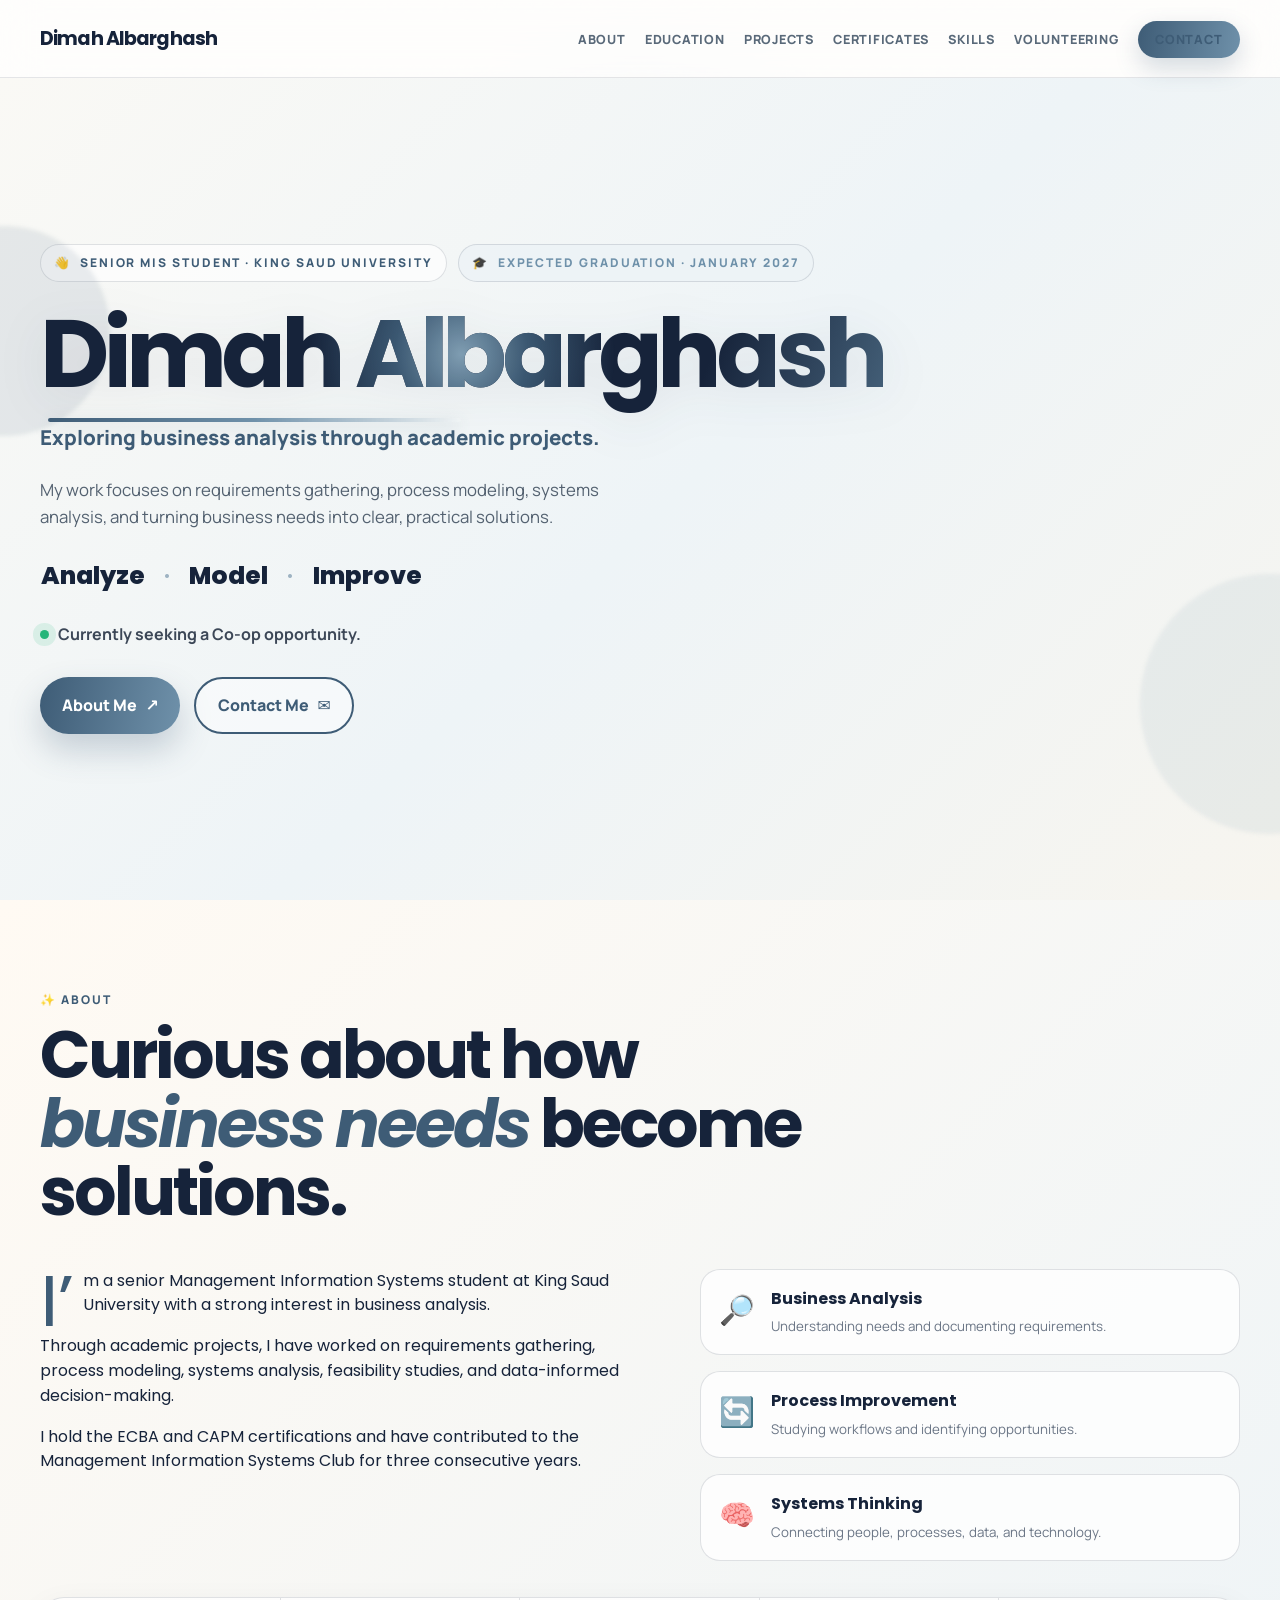
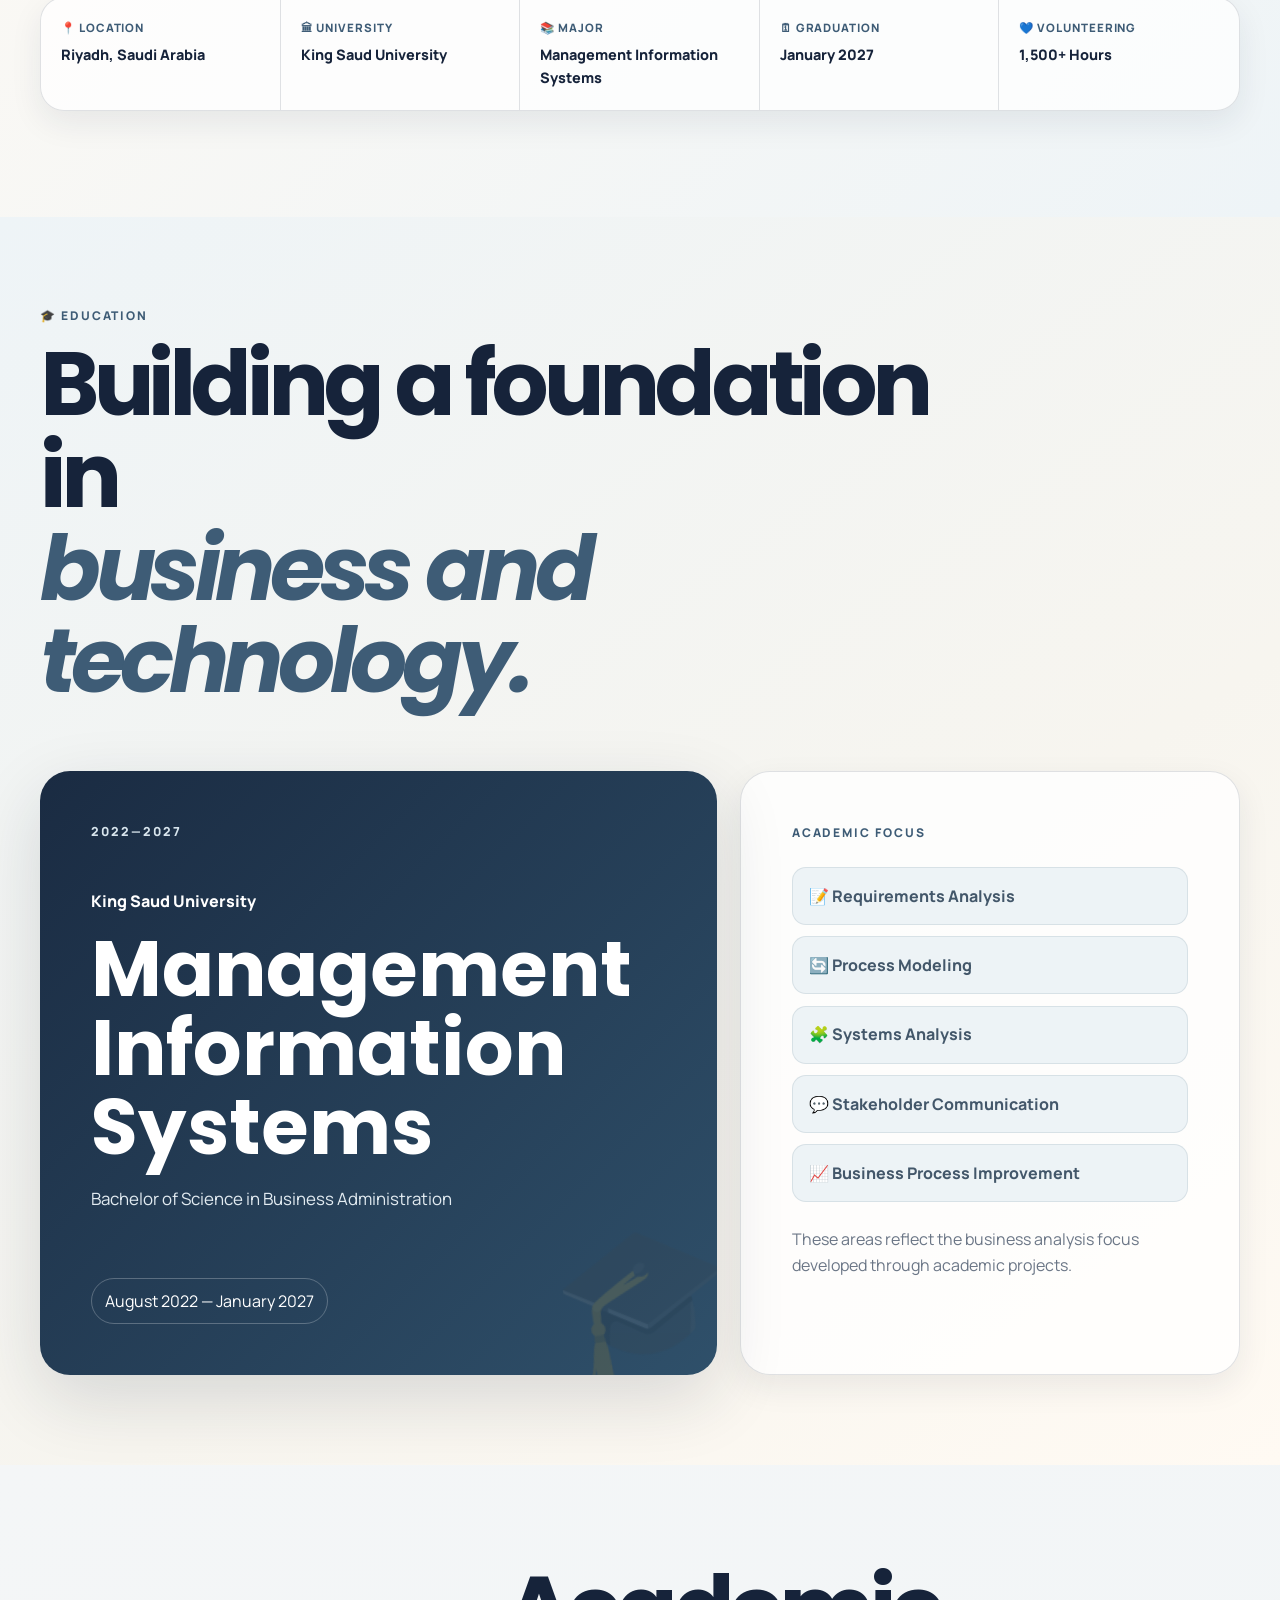
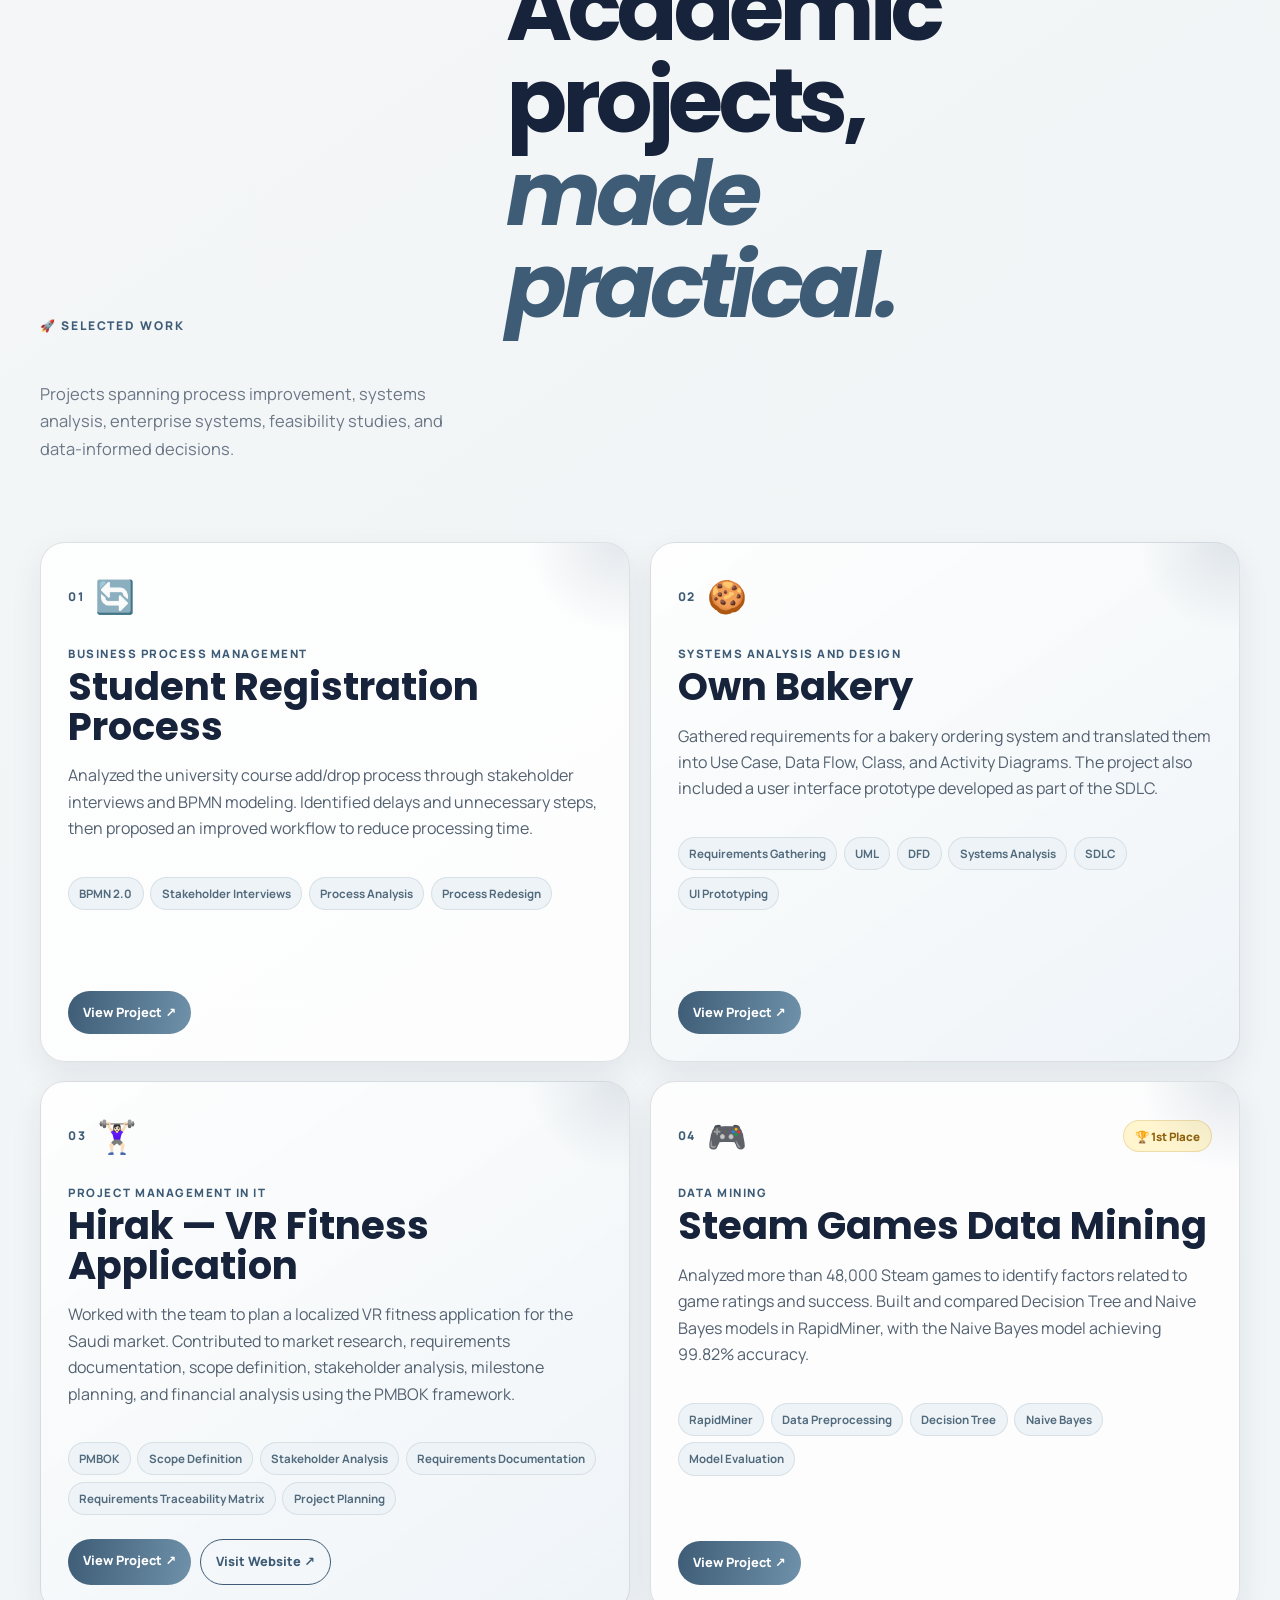
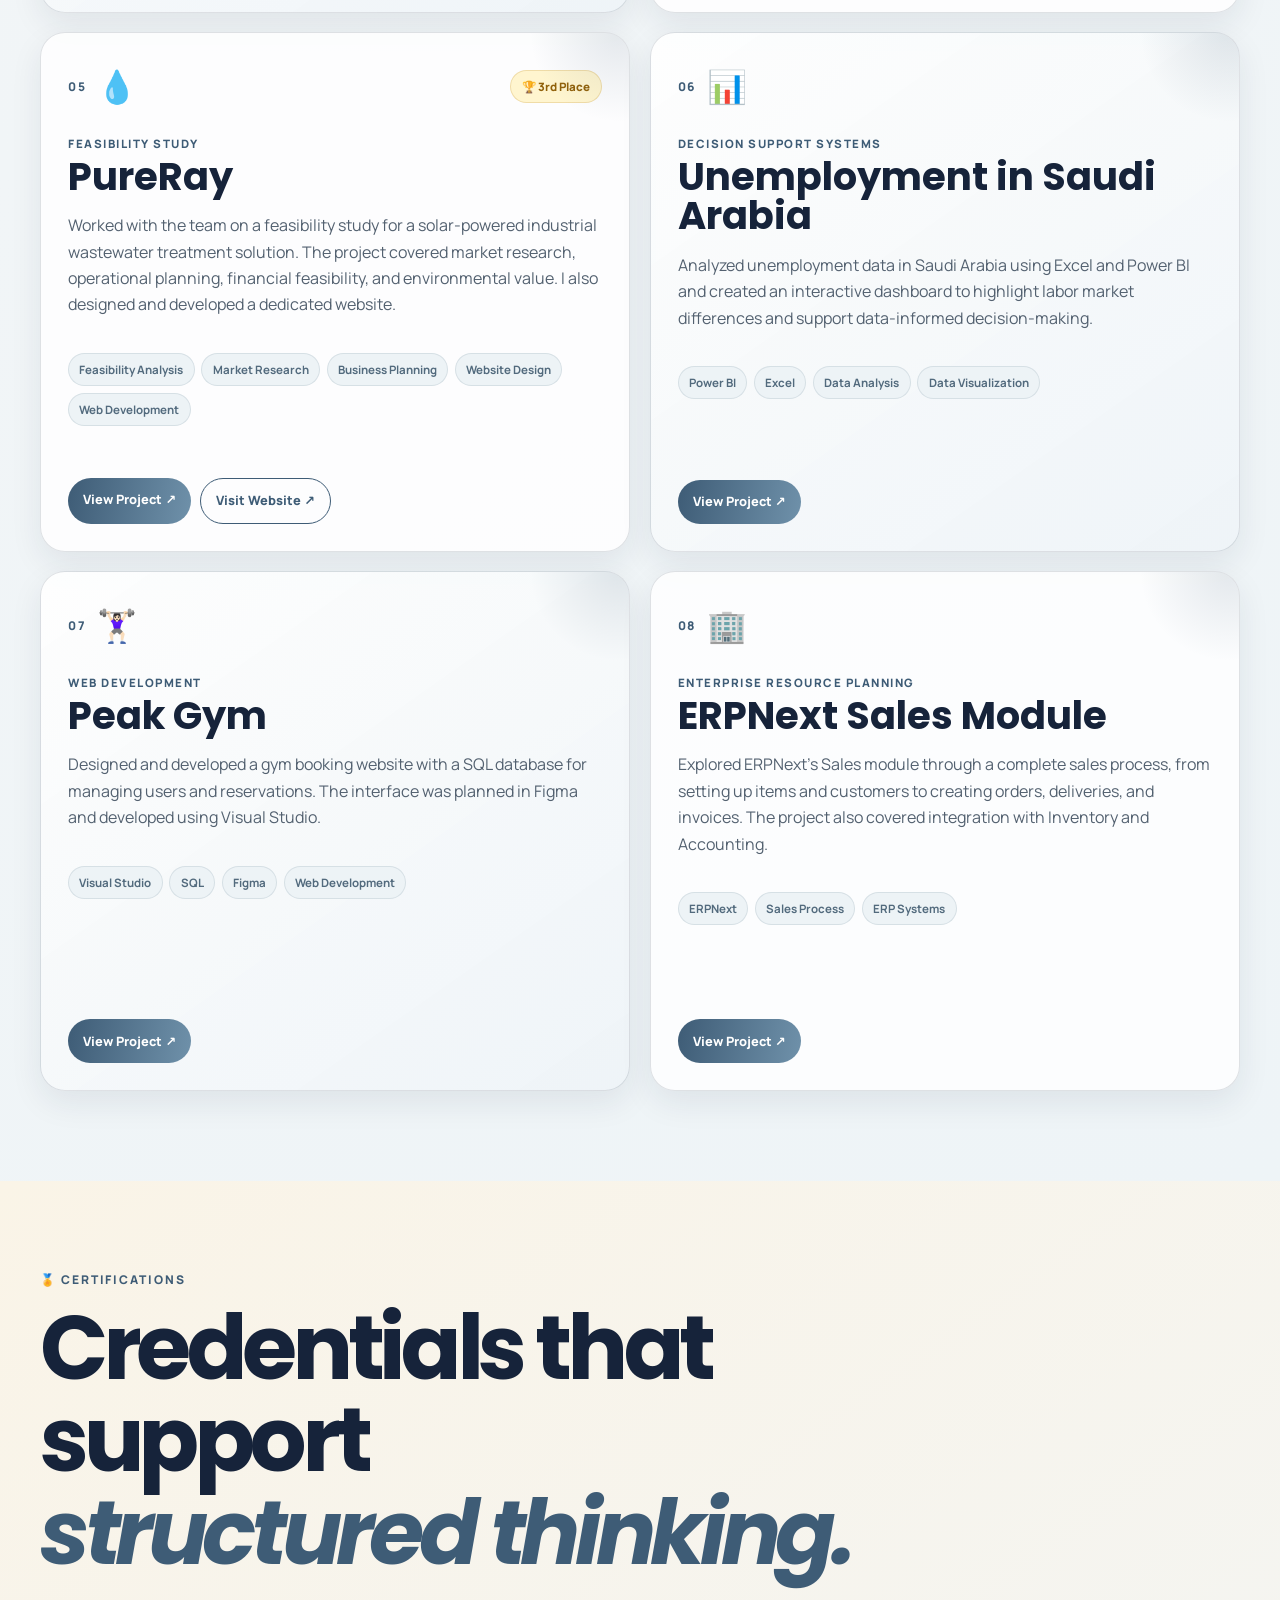
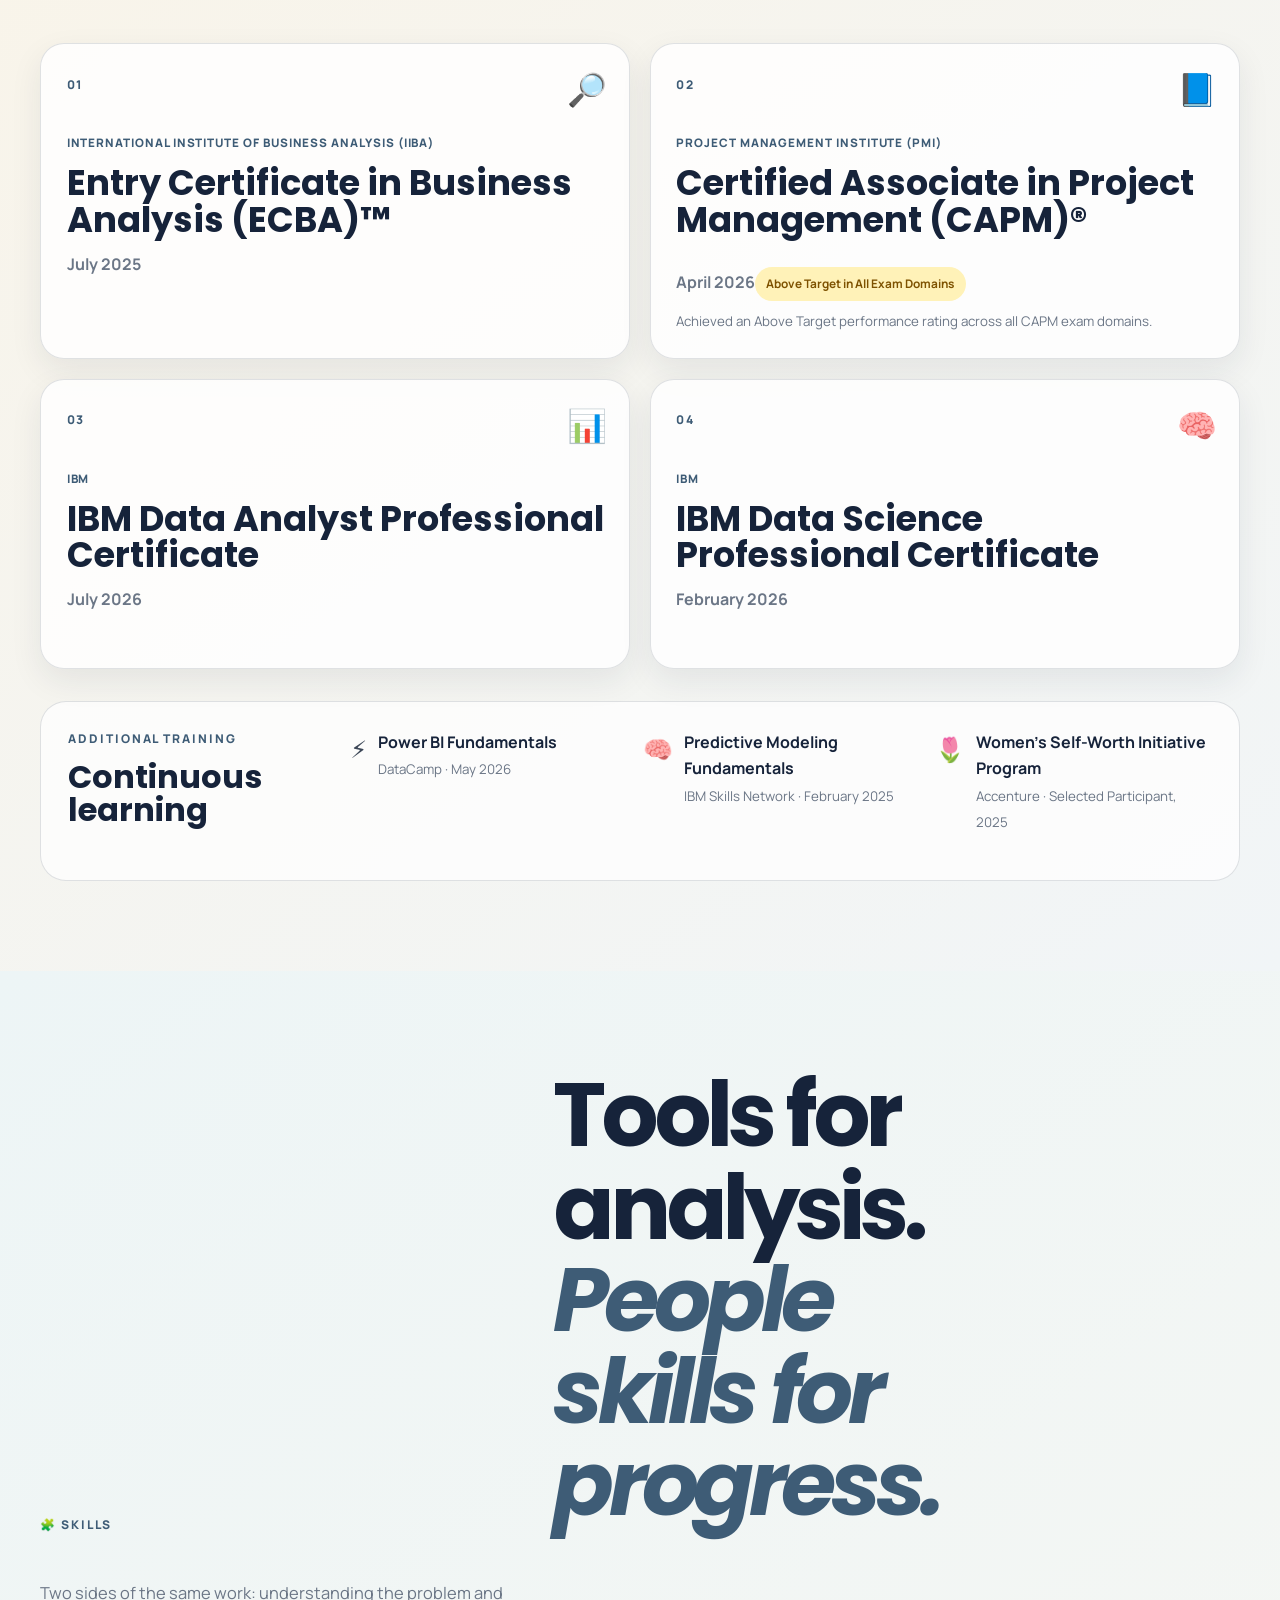
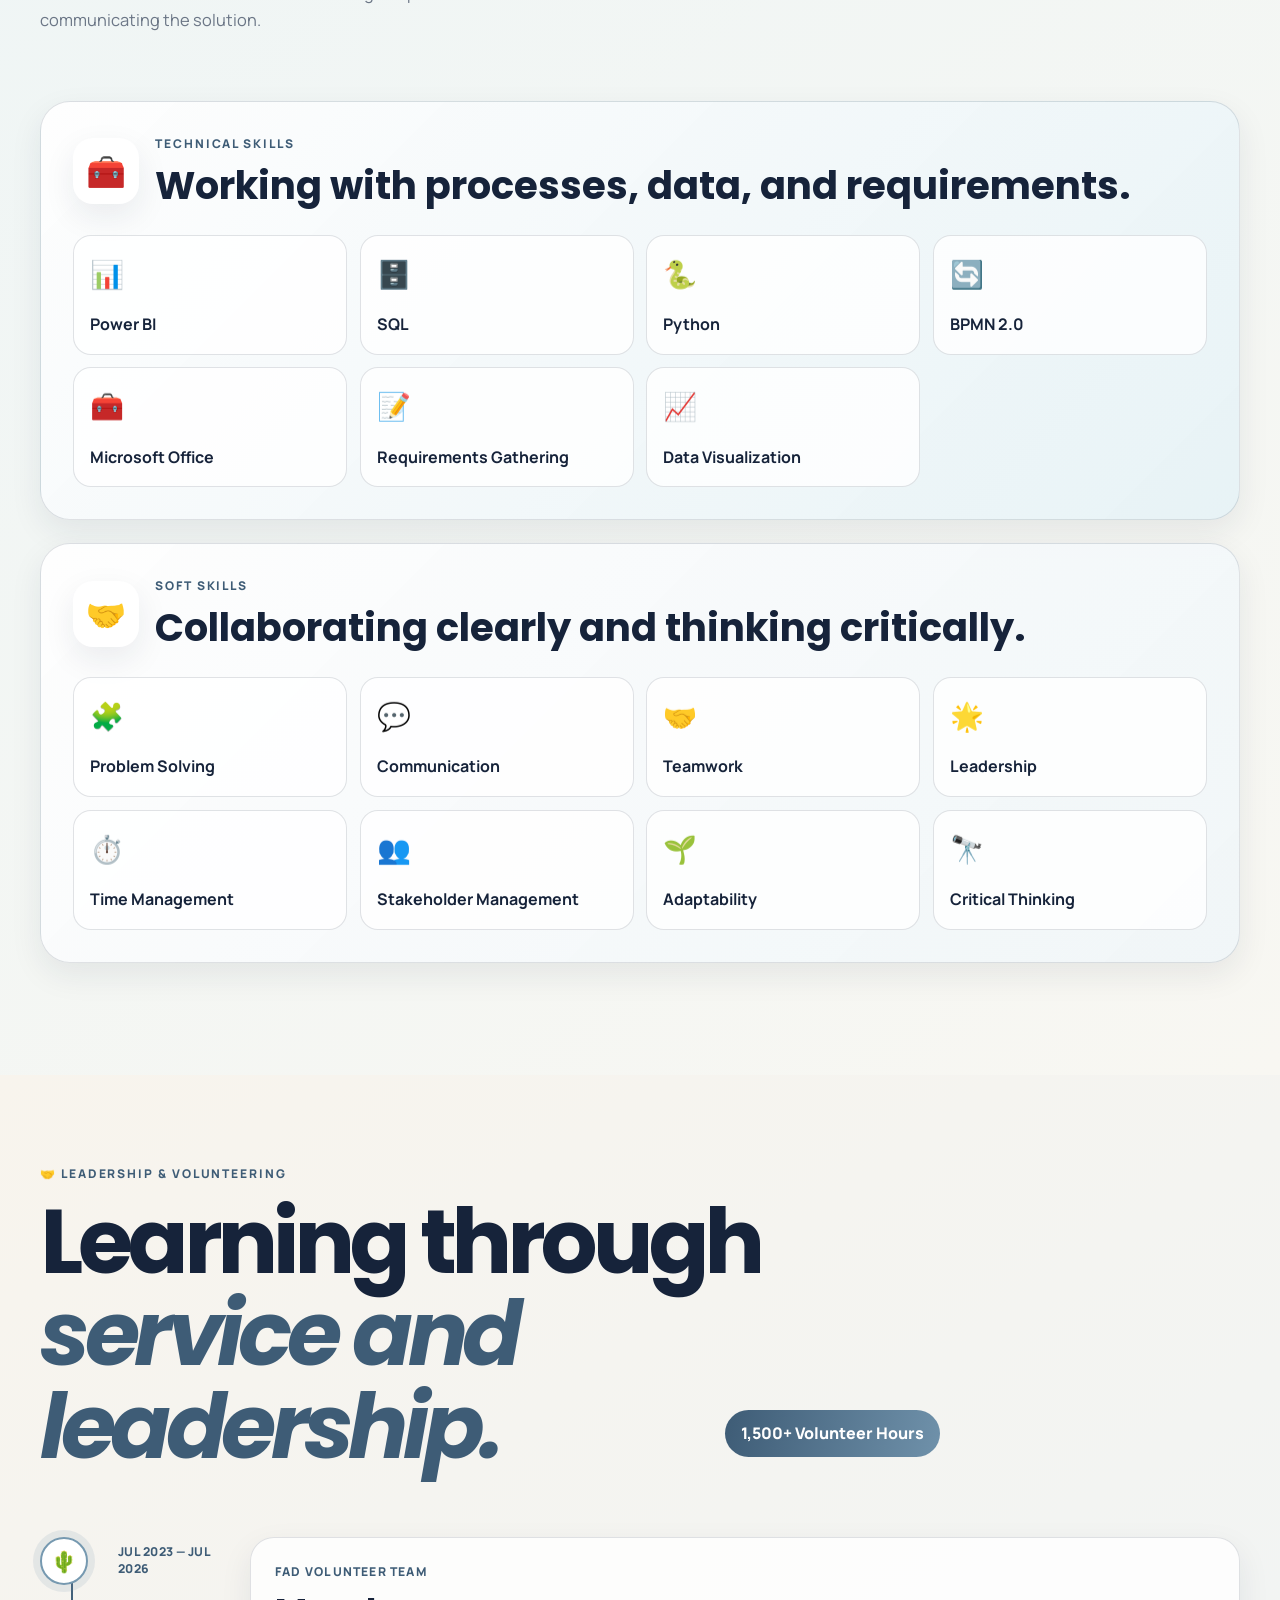
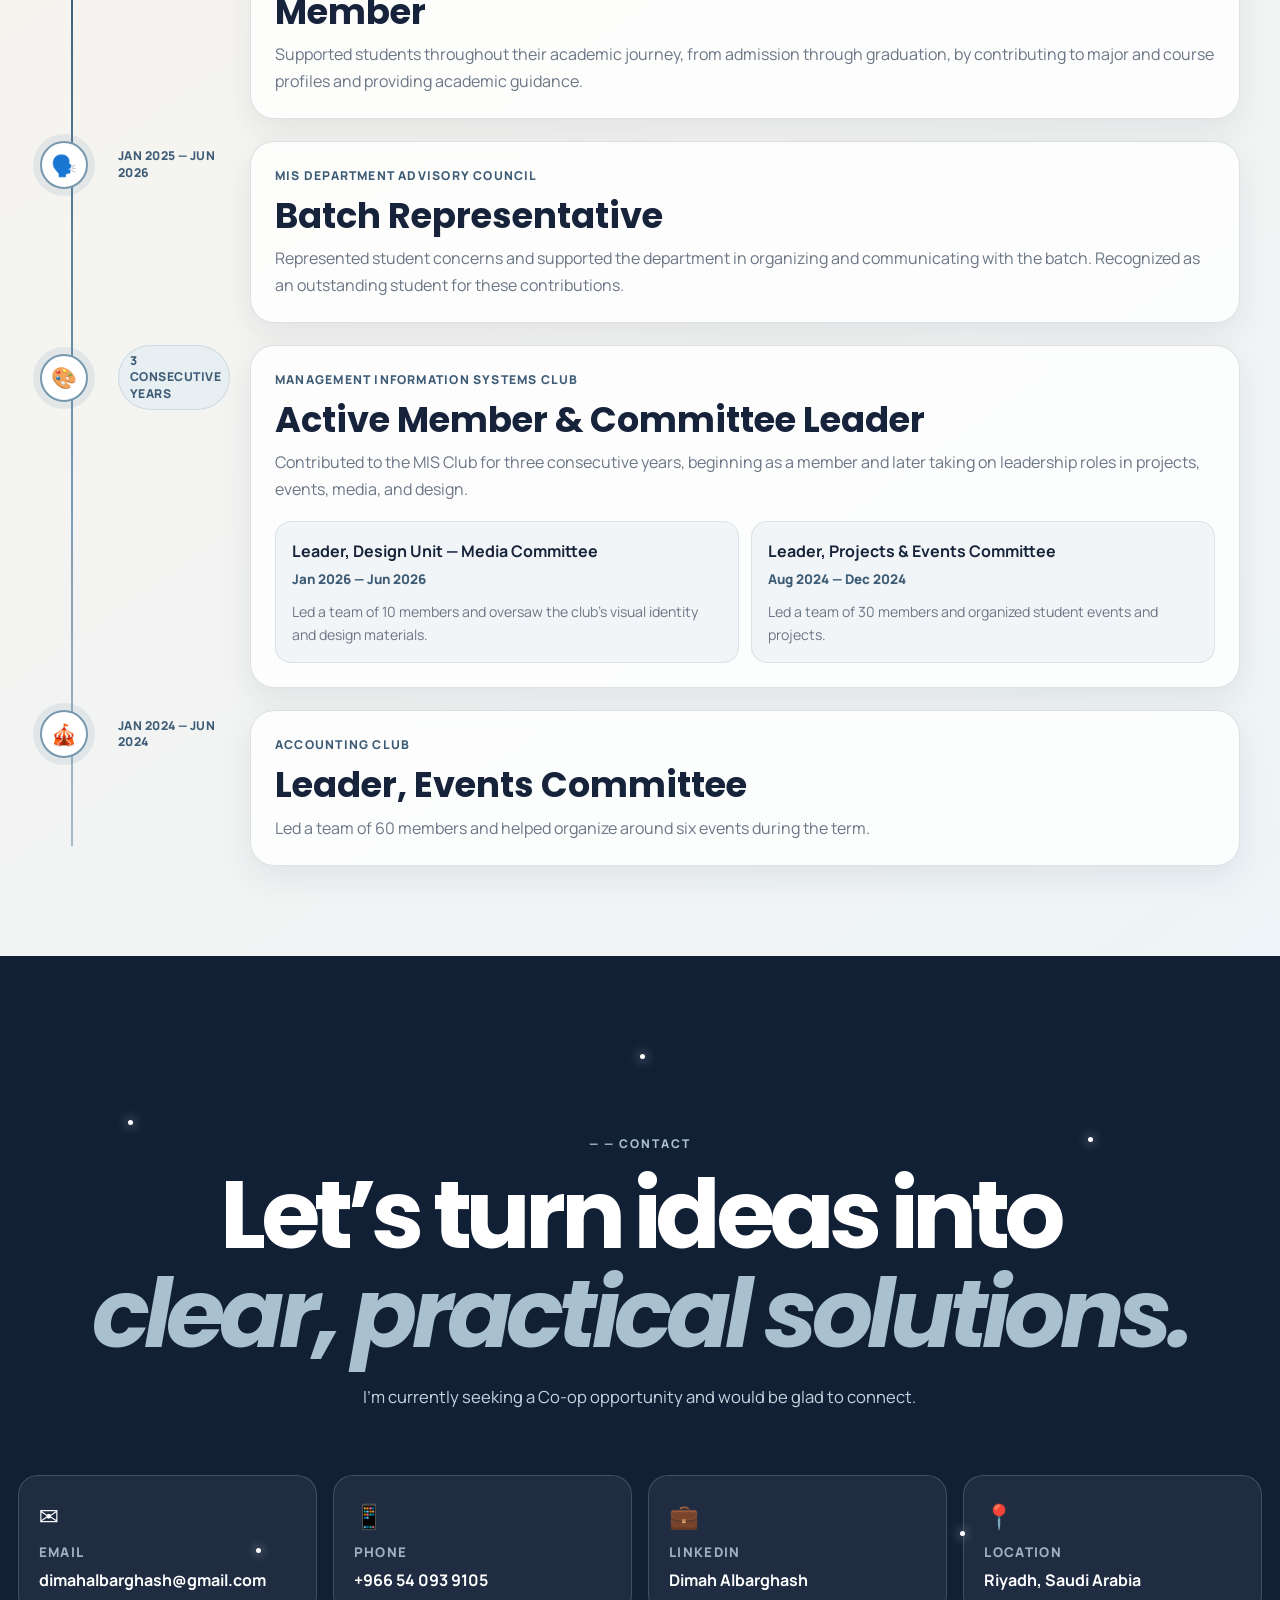
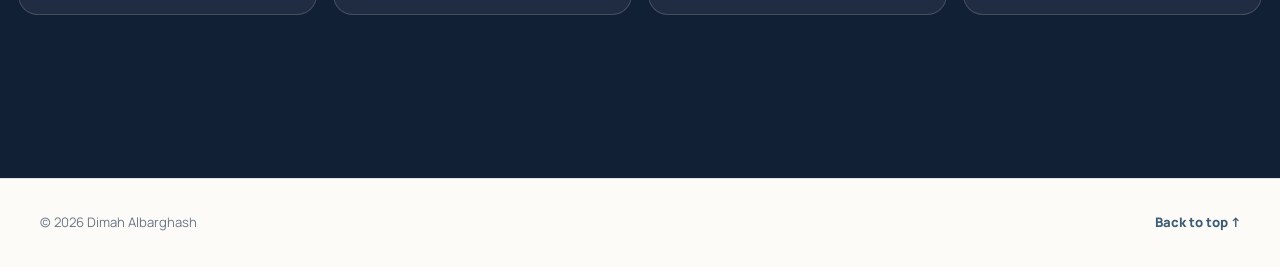
==== commit c427af81: "Add files via upload" ====
--- a/index.html
+++ b/index.html
@@ -9,7 +9,7 @@
   <link rel="preconnect" href="https://fonts.googleapis.com">
   <link rel="preconnect" href="https://fonts.gstatic.com" crossorigin>
   <link href="https://fonts.googleapis.com/css2?family=Manrope:wght@400;500;600;700;800&family=Poppins:wght@500;600;700&display=swap" rel="stylesheet">
-  <link rel="stylesheet" href="style.css?v=7">
+  <link rel="stylesheet" href="style.css?v=10">
 </head>
 <body id="top" class="onepage-body">
   <div class="noise" aria-hidden="true"></div>
@@ -21,7 +21,6 @@
       <button class="nav-toggle" id="navToggle" type="button" aria-label="Open navigation menu" aria-expanded="false" aria-controls="primaryNav"><span></span><span></span><span></span></button>
       <nav class="site-nav" id="primaryNav" aria-label="Primary navigation">
         <ul>
-          <li><a href="#home" class="active-link">Home</a></li>
           <li><a href="#about">About</a></li>
           <li><a href="#education">Education</a></li>
           <li><a href="#projects">Projects</a></li>
@@ -189,10 +188,9 @@
 <a class="contact-card interactive-card" href="https://www.linkedin.com/in/dimah-albarghash-587035330/" rel="noopener noreferrer" target="_blank"><span>💼</span><small>LinkedIn</small><strong>Dimah Albarghash</strong></a>
 <div class="contact-card interactive-card"><span>📍</span><small>Location</small><strong>Riyadh, Saudi Arabia</strong></div>
 </div>
-<a class="say-hello magnetic reveal" href="mailto:dimahalbarghash@gmail.com">Say Hello <span aria-hidden="true">👋</span></a>
 </section>
   </main>
   <footer class="site-footer"><div class="footer-inner"><span>© <span id="footerYear">2026</span> Dimah Albarghash</span><a class="back-to-top" href="#home">Back to top ↑</a></div></footer>
-  <script src="script.js?v=7"></script>
+  <script src="script.js?v=10"></script>
 </body>
 </html>
--- a/style.css
+++ b/style.css
@@ -106,3 +106,47 @@
   .volunteering-section .timeline::before{display:none}
   .contact-section{padding-inline:.65rem}
 }
+
+
+/* v8 refinements: spacious hero alignment and simplified contact ending */
+.home-section{
+  width:100%;
+  max-width:none;
+  margin-inline:0;
+  padding-inline:max(2.75rem,calc((100vw - var(--max))/2));
+}
+.home-section .hero-grid-solo{
+  width:100%;
+  max-width:1000px;
+}
+.contact-section .contact-grid{margin-bottom:0}
+
+@media(max-width:900px){
+  .home-section{padding-inline:1.75rem}
+}
+@media(max-width:650px){
+  .home-section{padding-inline:1.1rem}
+}
+
+
+/* v10: consistent breathing room across every one-page section */
+.onepage-section:not(.contact-section){
+  padding-inline:max(2.5rem, calc((100vw - var(--max)) / 2));
+}
+.home-section{
+  width:100%;
+  max-width:none;
+  margin-inline:0;
+  padding-inline:max(2.5rem, calc((100vw - var(--max)) / 2));
+}
+.header-inner,.footer-inner{
+  width:min(calc(100% - 5rem), var(--max));
+}
+@media(max-width:900px){
+  .onepage-section:not(.contact-section),.home-section{padding-inline:1.75rem}
+  .header-inner,.footer-inner{width:calc(100% - 3.5rem)}
+}
+@media(max-width:650px){
+  .onepage-section:not(.contact-section),.home-section{padding-inline:1rem}
+  .header-inner,.footer-inner{width:calc(100% - 2rem)}
+}
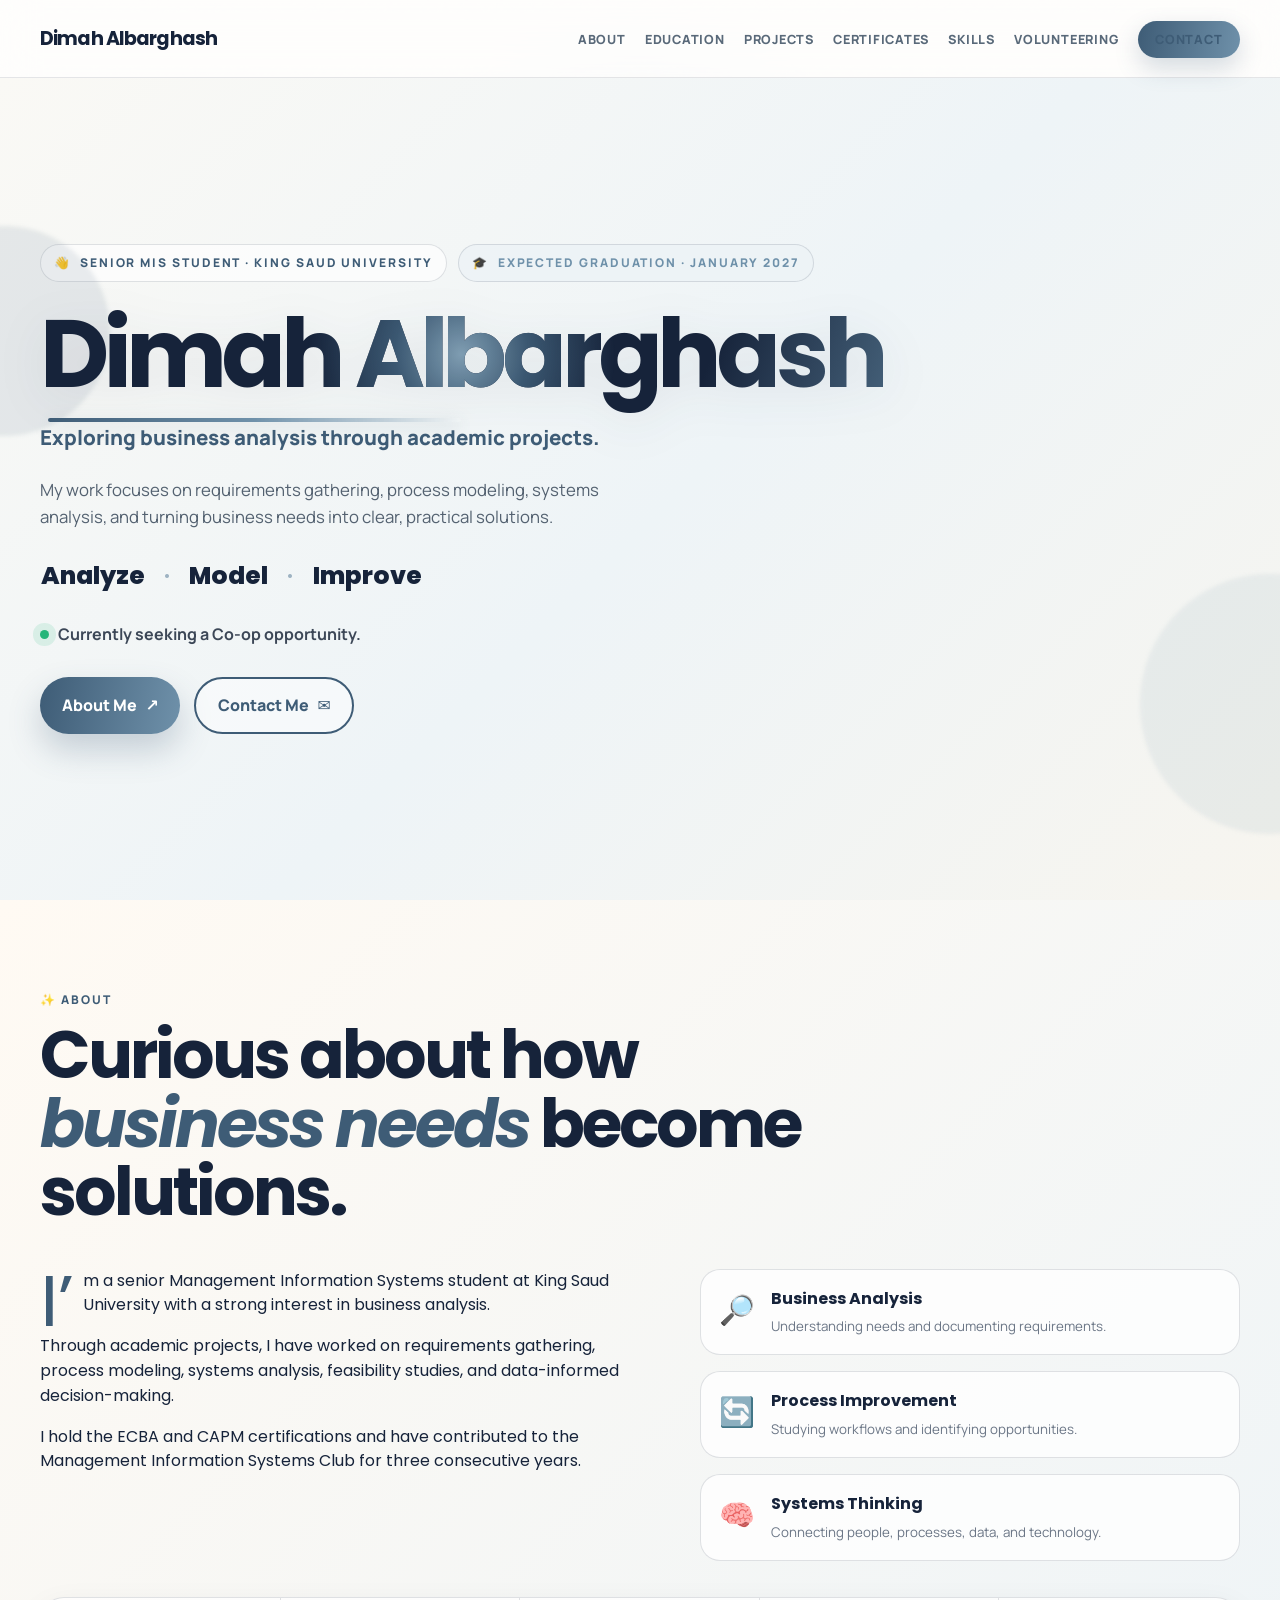
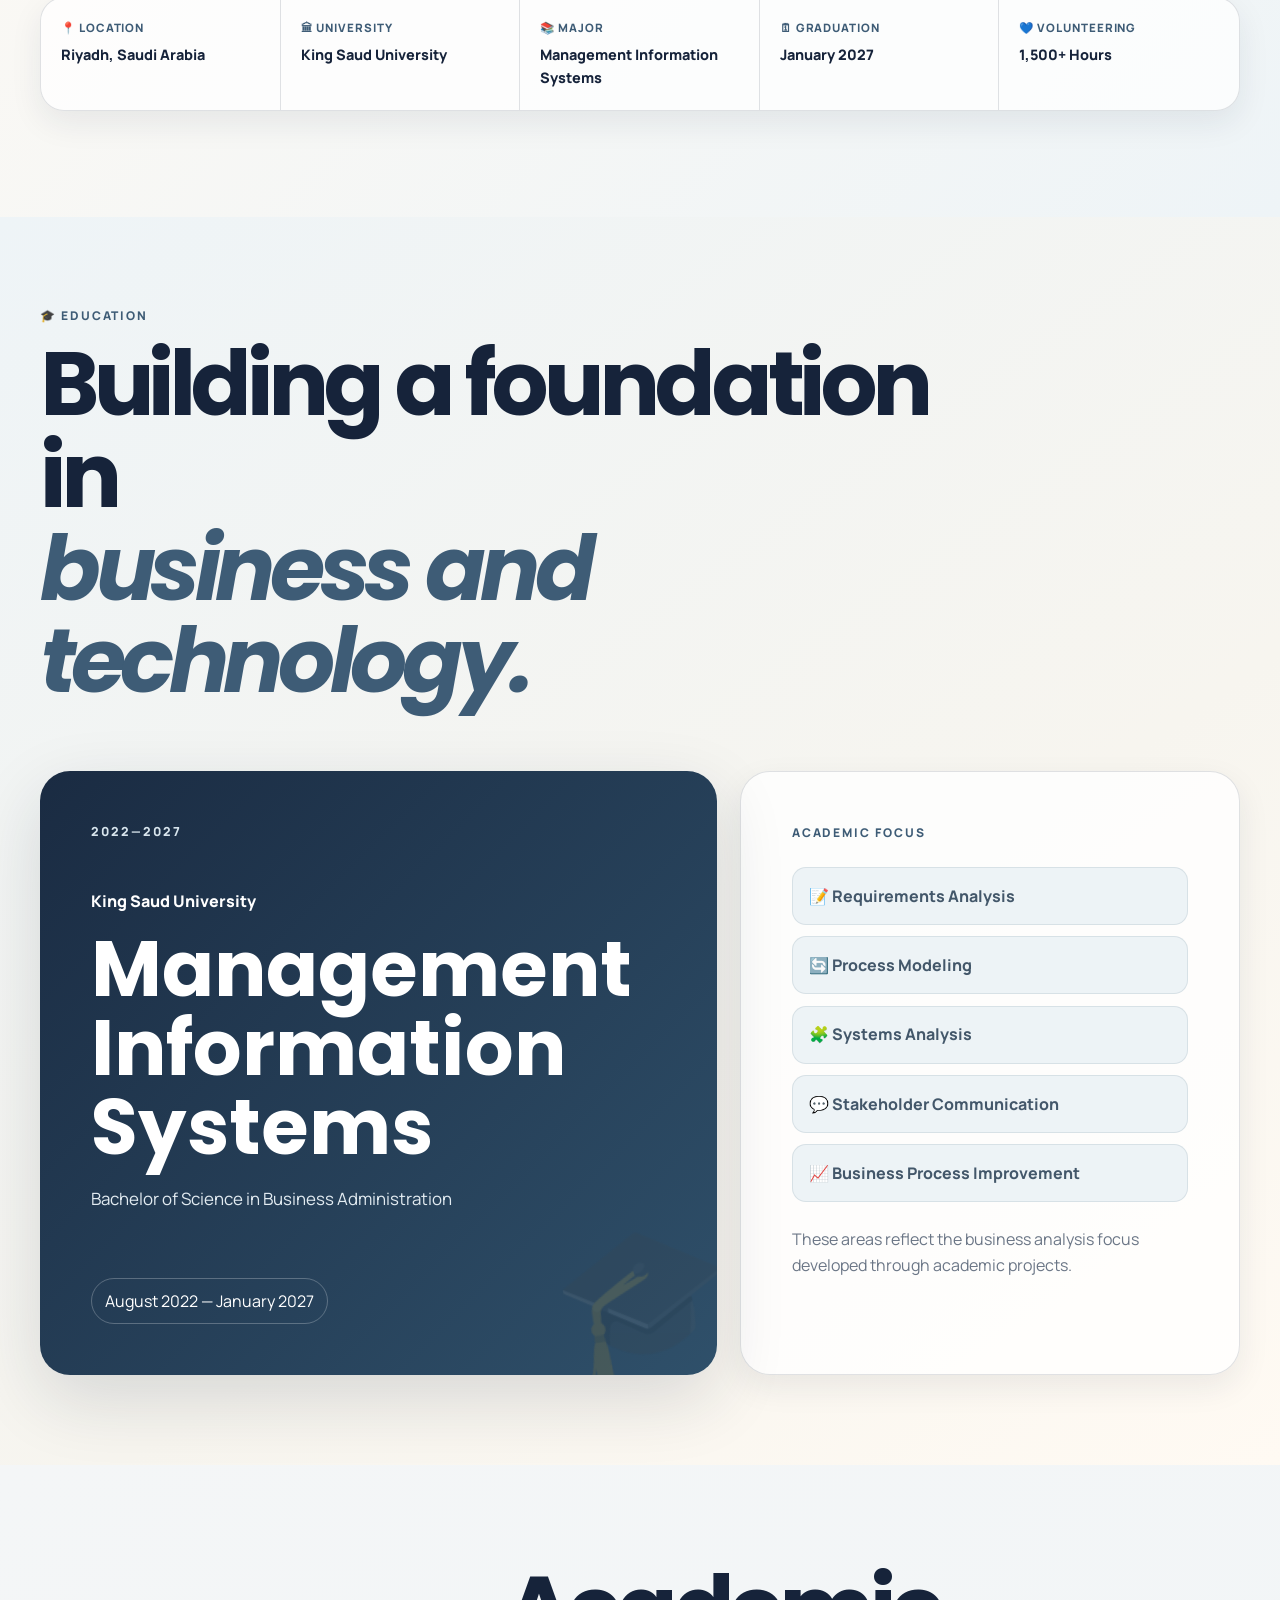
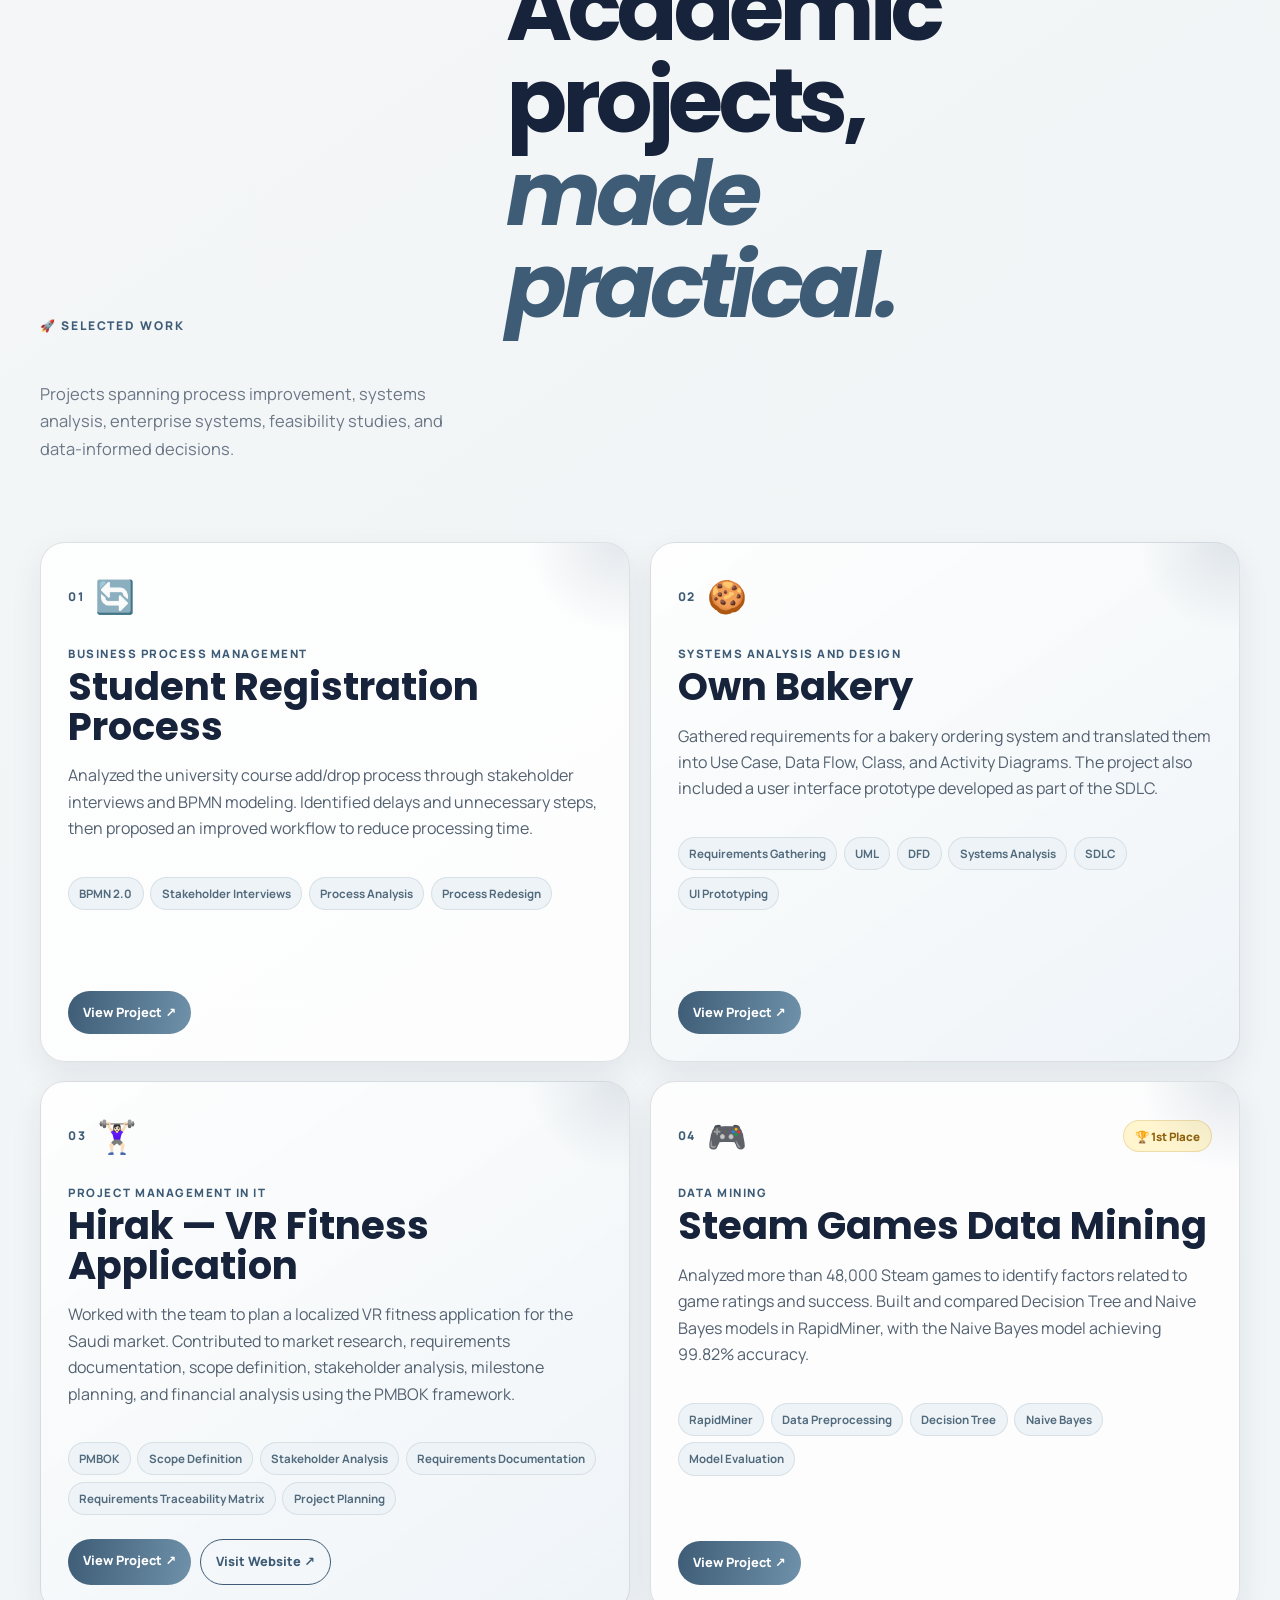
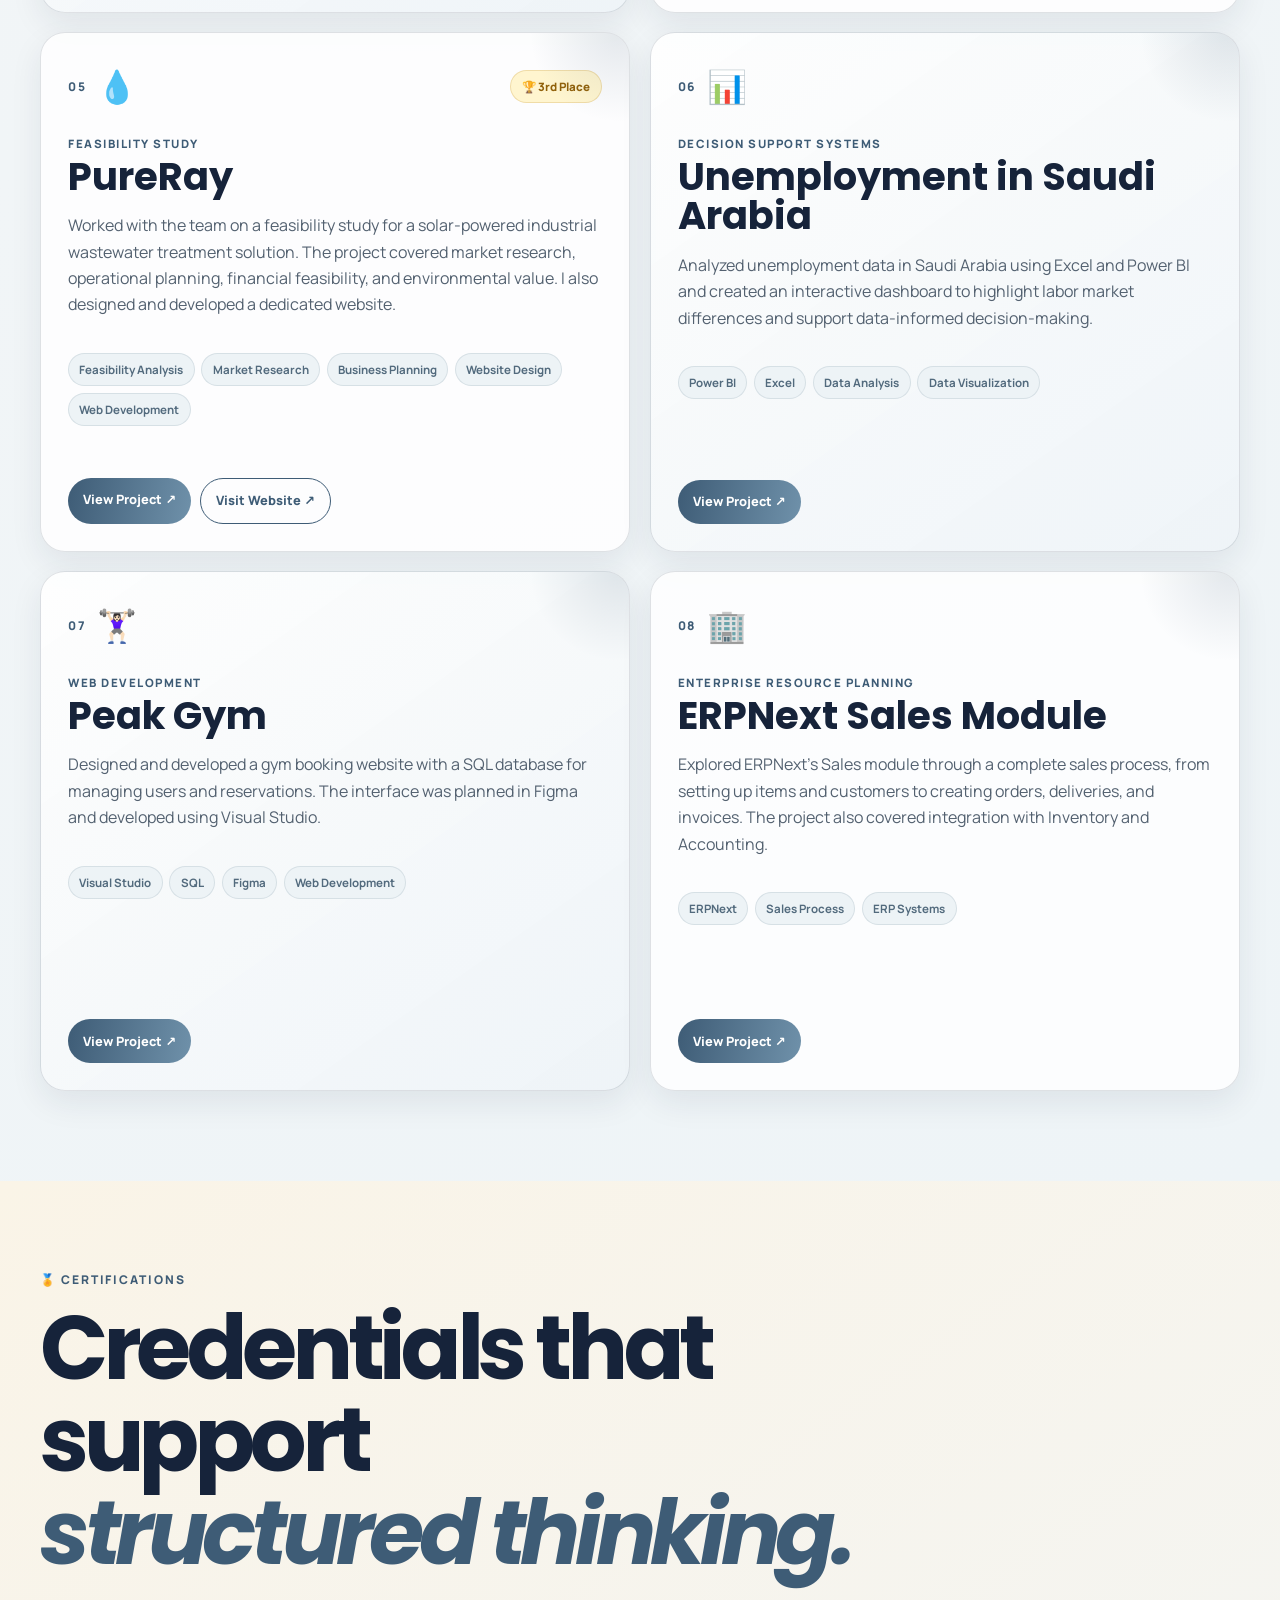
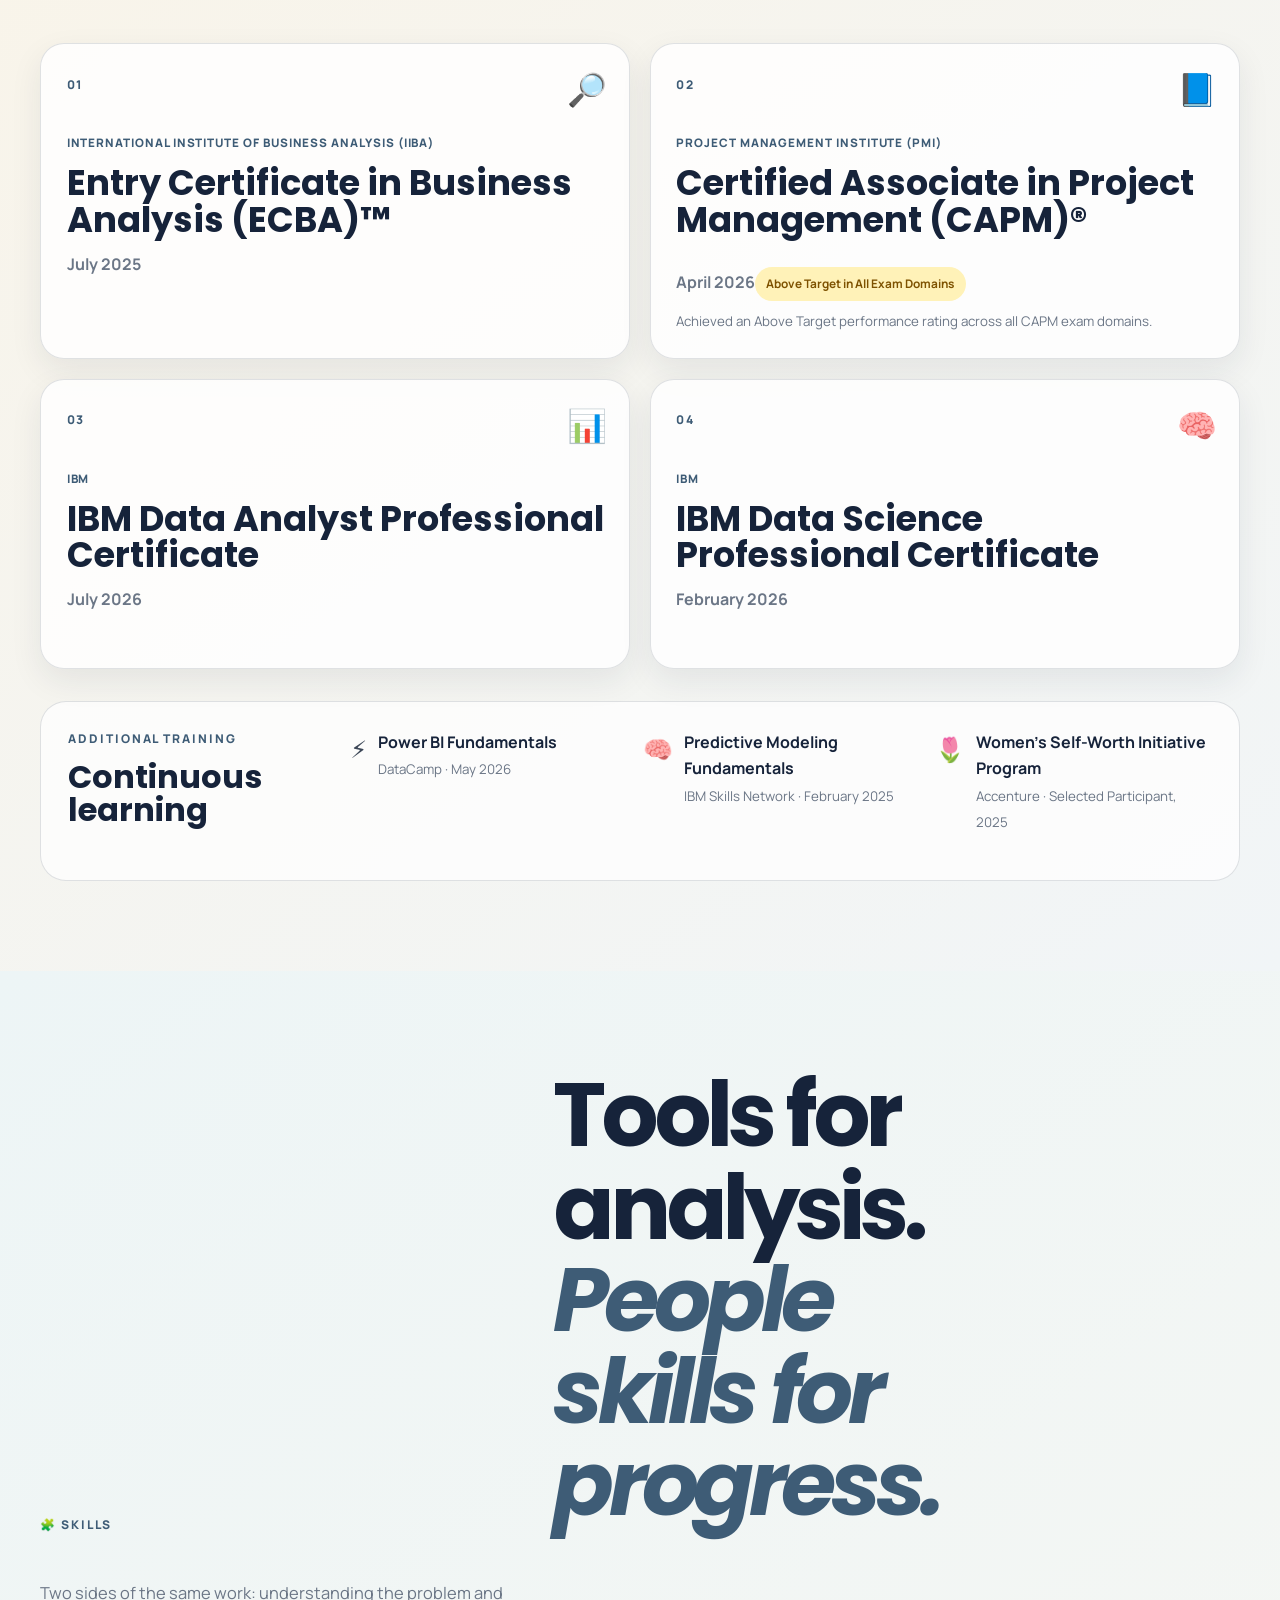
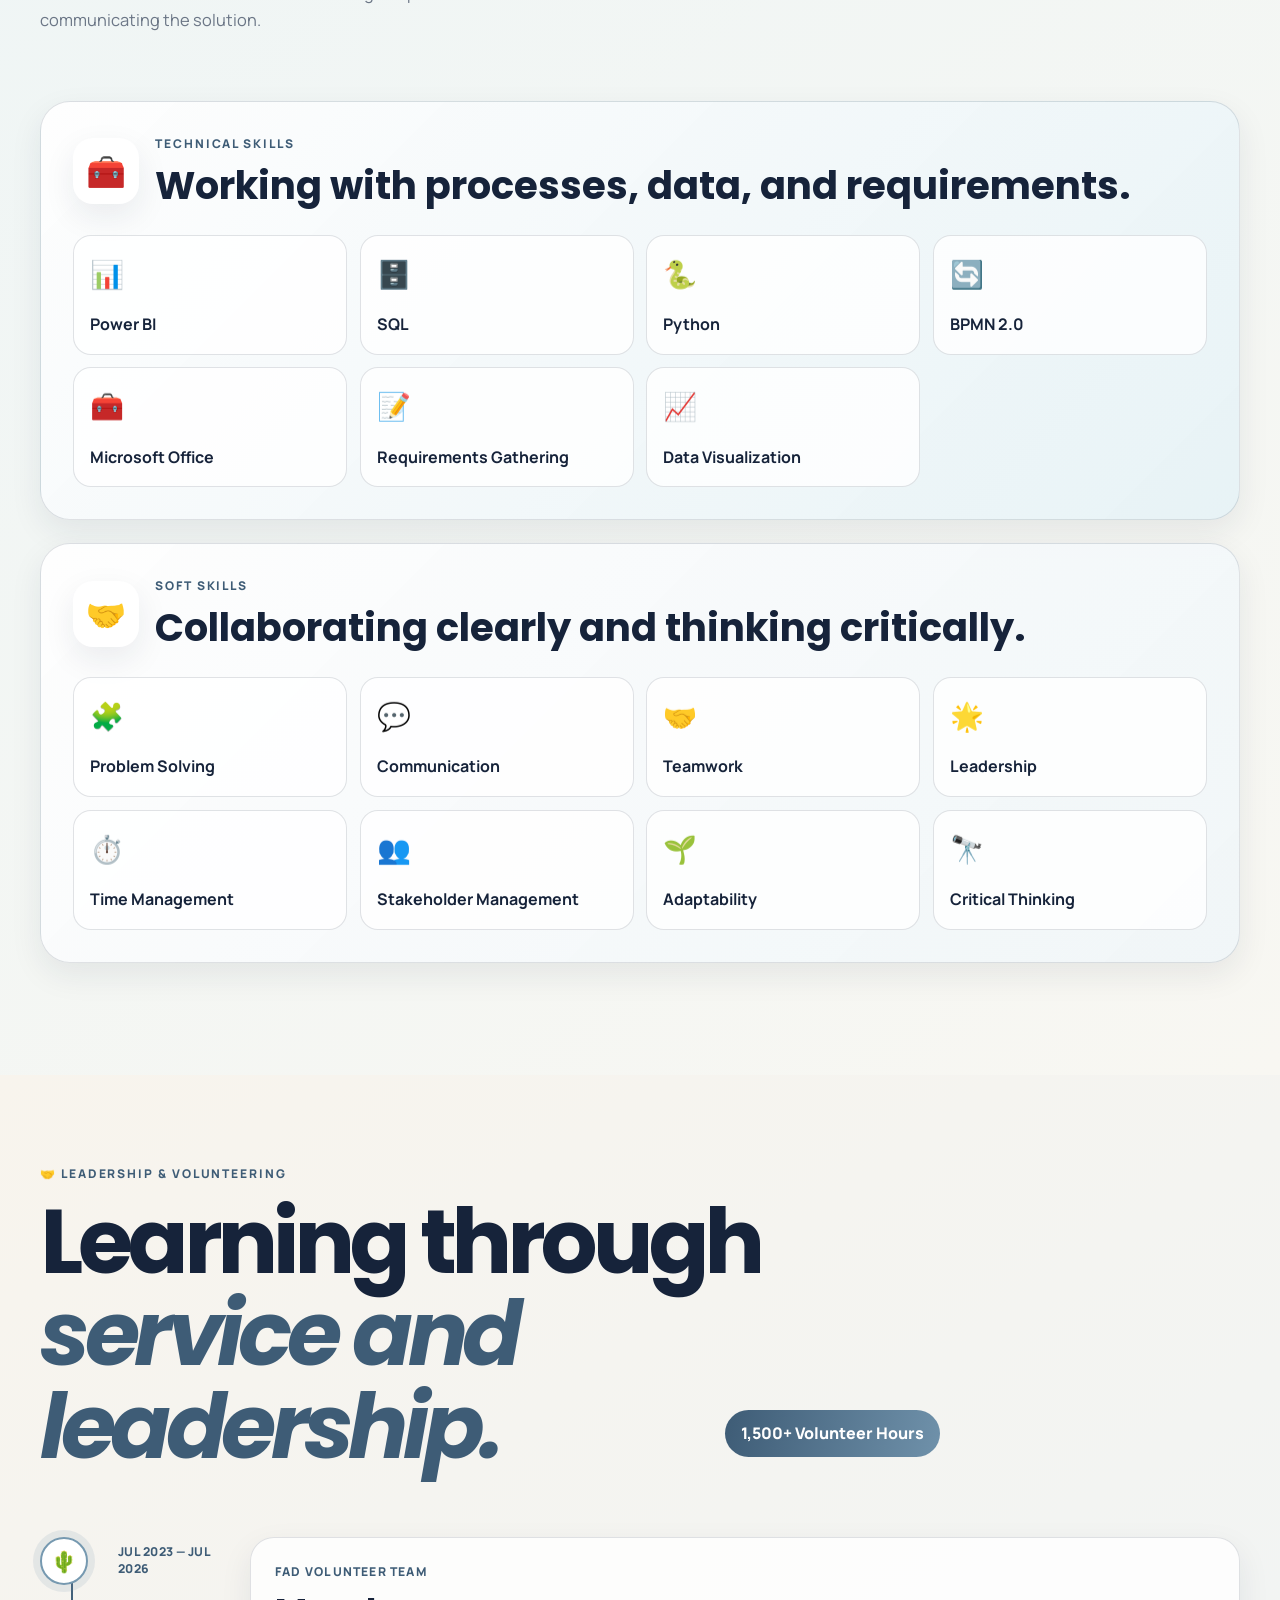
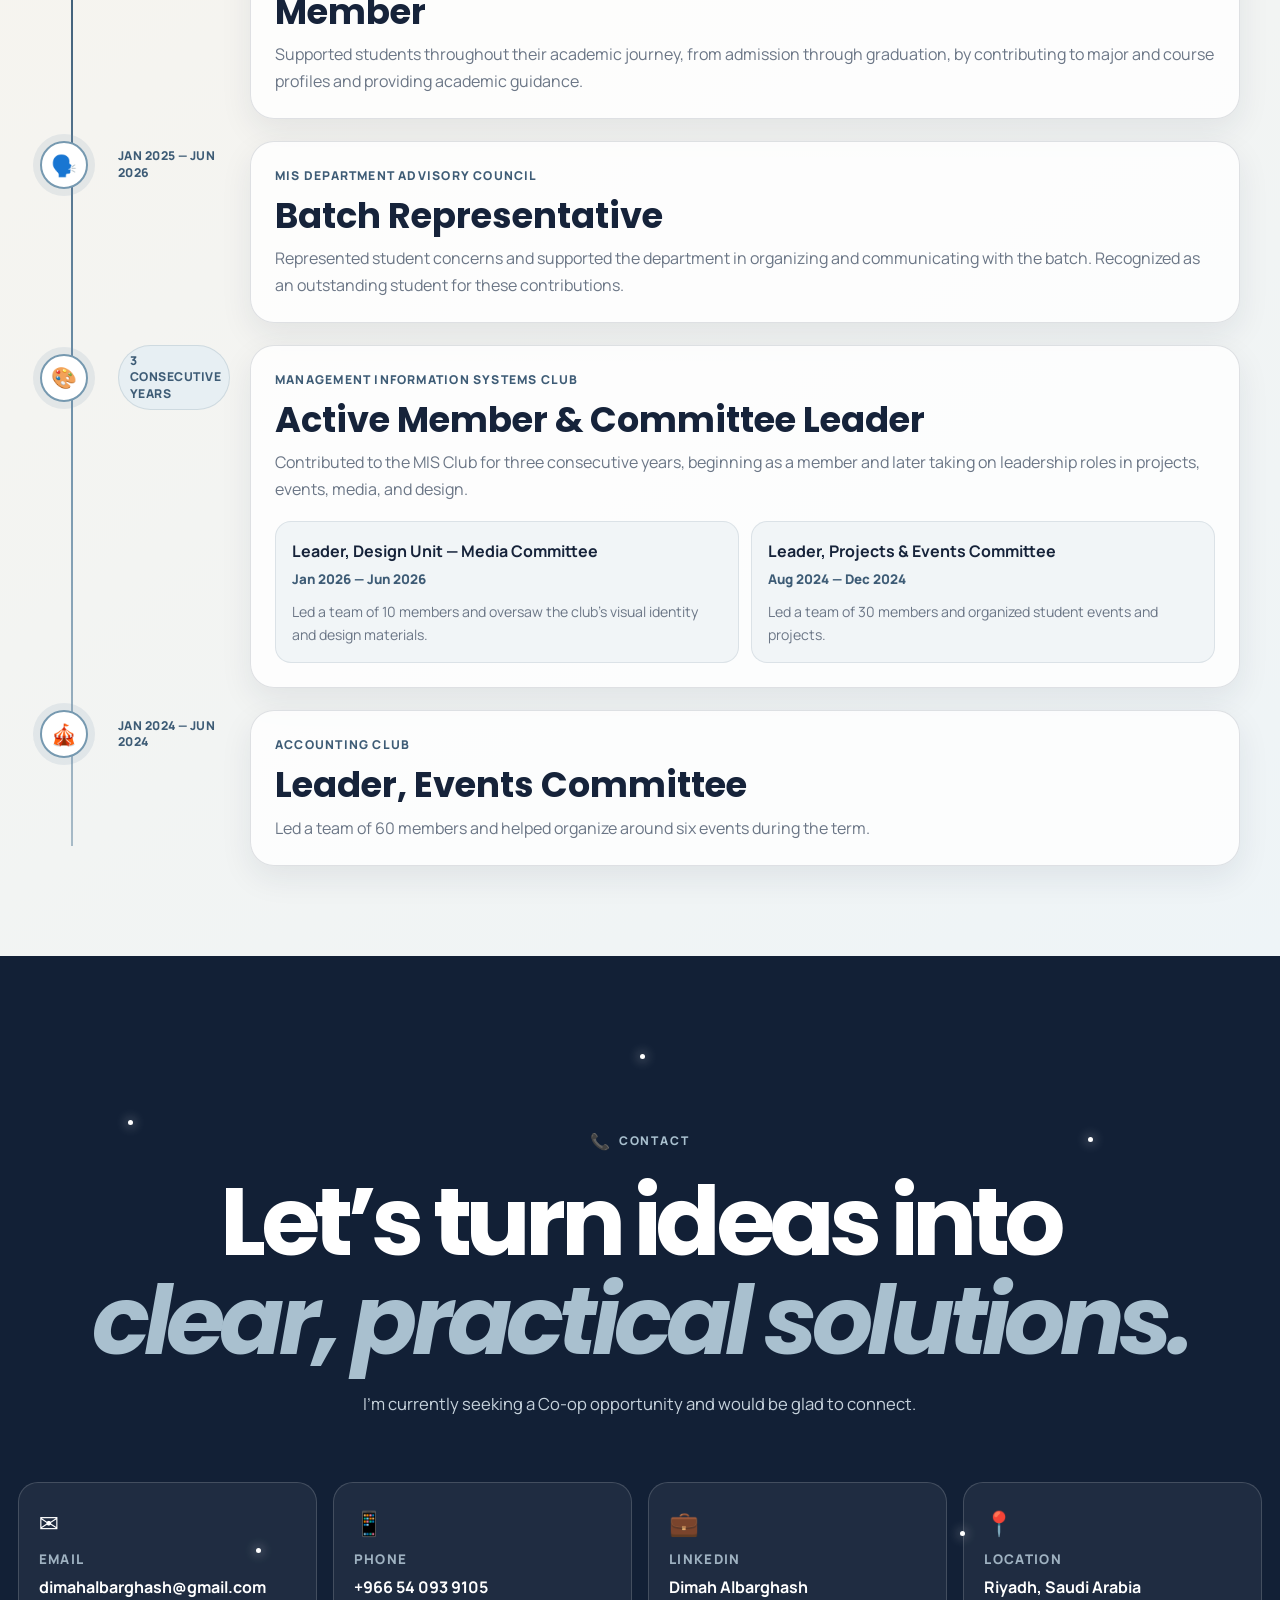
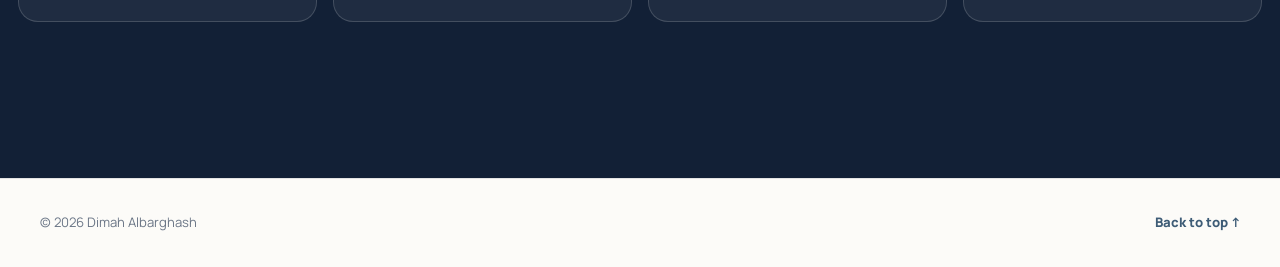
==== commit 487b9e7a: "Add files via upload" ====
--- a/index.html
+++ b/index.html
@@ -9,7 +9,7 @@
   <link rel="preconnect" href="https://fonts.googleapis.com">
   <link rel="preconnect" href="https://fonts.gstatic.com" crossorigin>
   <link href="https://fonts.googleapis.com/css2?family=Manrope:wght@400;500;600;700;800&family=Poppins:wght@500;600;700&display=swap" rel="stylesheet">
-  <link rel="stylesheet" href="style.css?v=10">
+  <link rel="stylesheet" href="style.css?v=11">
 </head>
 <body id="top" class="onepage-body">
   <div class="noise" aria-hidden="true"></div>
@@ -181,7 +181,7 @@
 </section>
 <section class="contact-page page-shell onepage-section contact-section" id="contact">
 <div aria-hidden="true" class="contact-stars"><i></i><i></i><i></i><i></i><i></i></div>
-<div class="contact-intro reveal"><p class="section-label"><span>— —</span> Contact</p><h1>Let’s turn ideas into<br/><em>clear, practical solutions.</em></h1><p>I’m currently seeking a Co-op opportunity and would be glad to connect.</p></div>
+<div class="contact-intro reveal"><p class="section-label contact-label"><span aria-hidden="true">📞</span> Contact</p><h1>Let’s turn ideas into<br/><em>clear, practical solutions.</em></h1><p>I’m currently seeking a Co-op opportunity and would be glad to connect.</p></div>
 <div class="contact-grid reveal">
 <a class="contact-card interactive-card" href="mailto:dimahalbarghash@gmail.com"><span>✉️</span><small>Email</small><strong>dimahalbarghash@gmail.com</strong></a>
 <a class="contact-card interactive-card" href="tel:+966540939105"><span>📱</span><small>Phone</small><strong>+966 54 093 9105</strong></a>
@@ -191,6 +191,6 @@
 </section>
   </main>
   <footer class="site-footer"><div class="footer-inner"><span>© <span id="footerYear">2026</span> Dimah Albarghash</span><a class="back-to-top" href="#home">Back to top ↑</a></div></footer>
-  <script src="script.js?v=10"></script>
+  <script src="script.js?v=11"></script>
 </body>
 </html>
--- a/style.css
+++ b/style.css
@@ -150,3 +150,22 @@
   .onepage-section:not(.contact-section),.home-section{padding-inline:1rem}
   .header-inner,.footer-inner{width:calc(100% - 2rem)}
 }
+
+/* v11: clean Contact section label */
+.contact-section .contact-label{
+  display:inline-flex;
+  align-items:center;
+  justify-content:center;
+  gap:.55rem;
+  padding:0;
+  background:transparent;
+  border:0;
+  color:#a9c0cf;
+}
+.contact-section .contact-label span{
+  display:inline-block;
+  font-size:1rem;
+  line-height:1;
+  letter-spacing:0;
+  text-transform:none;
+}
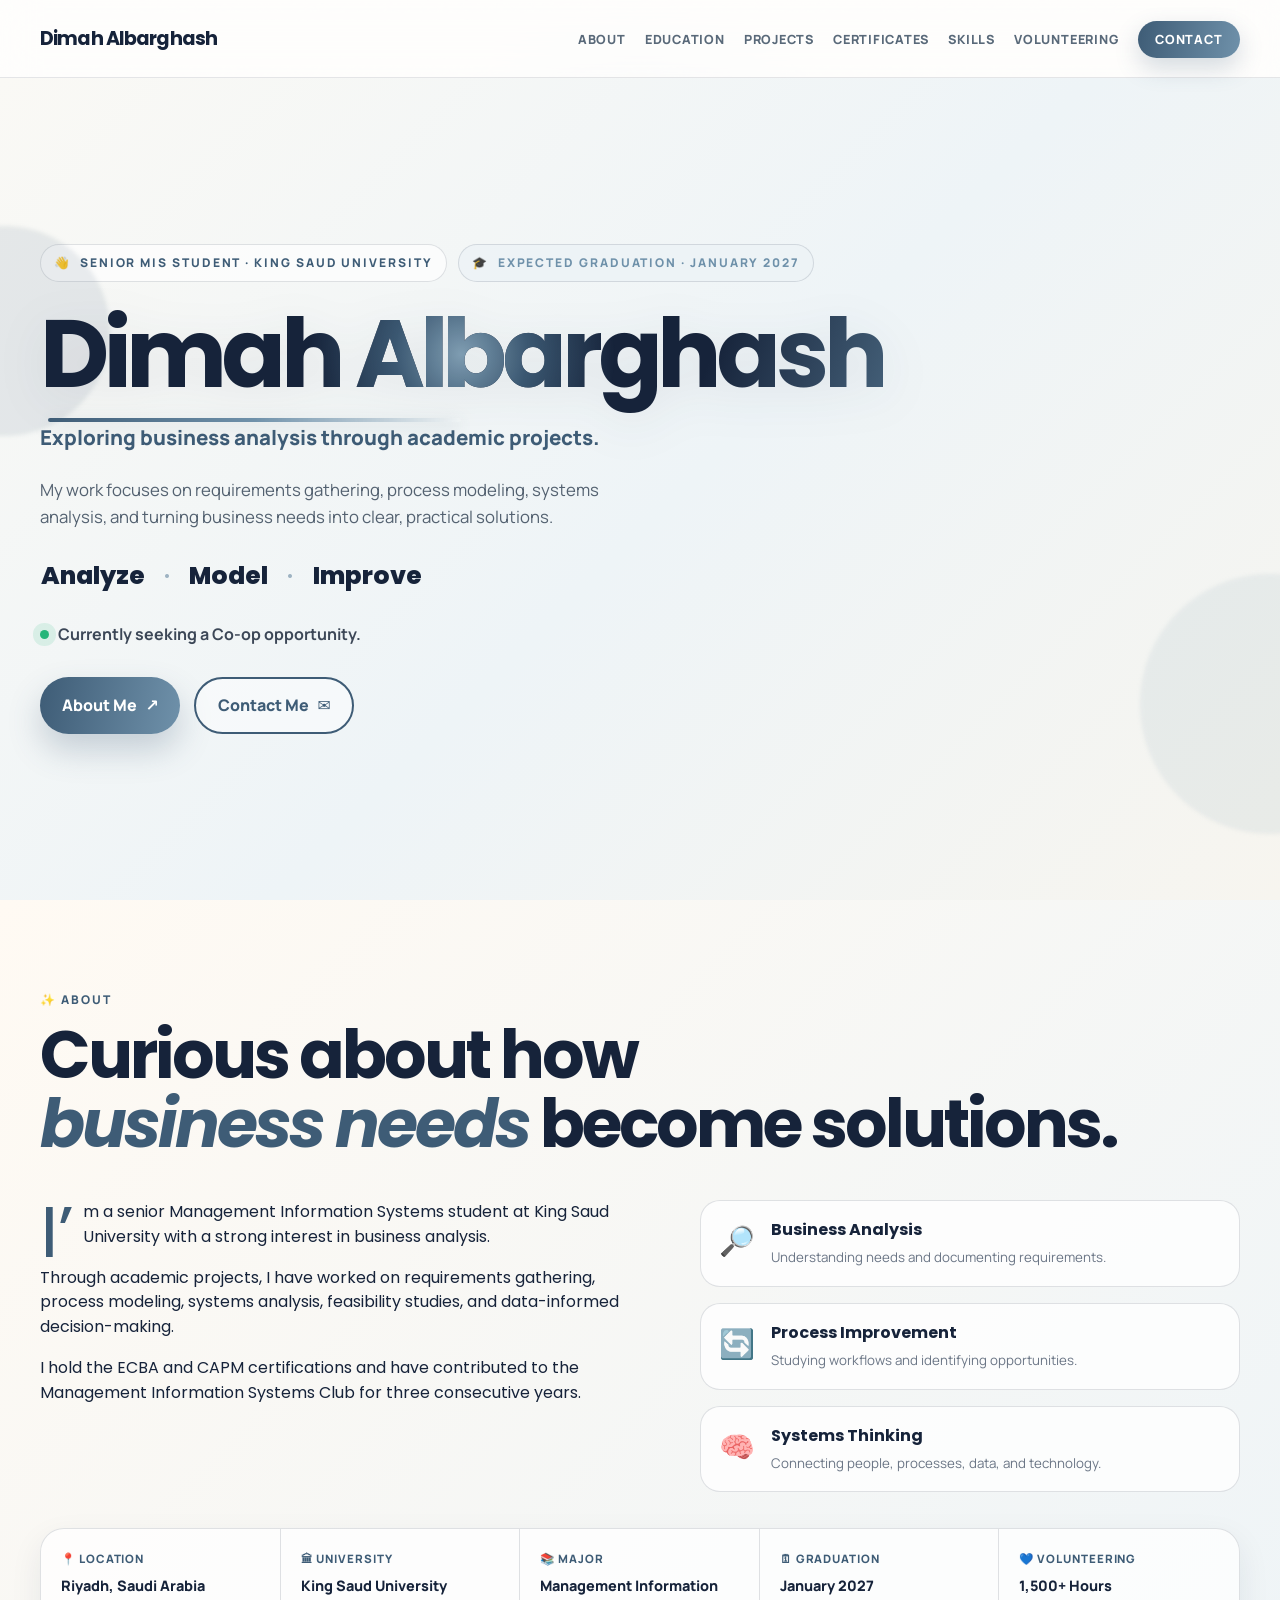
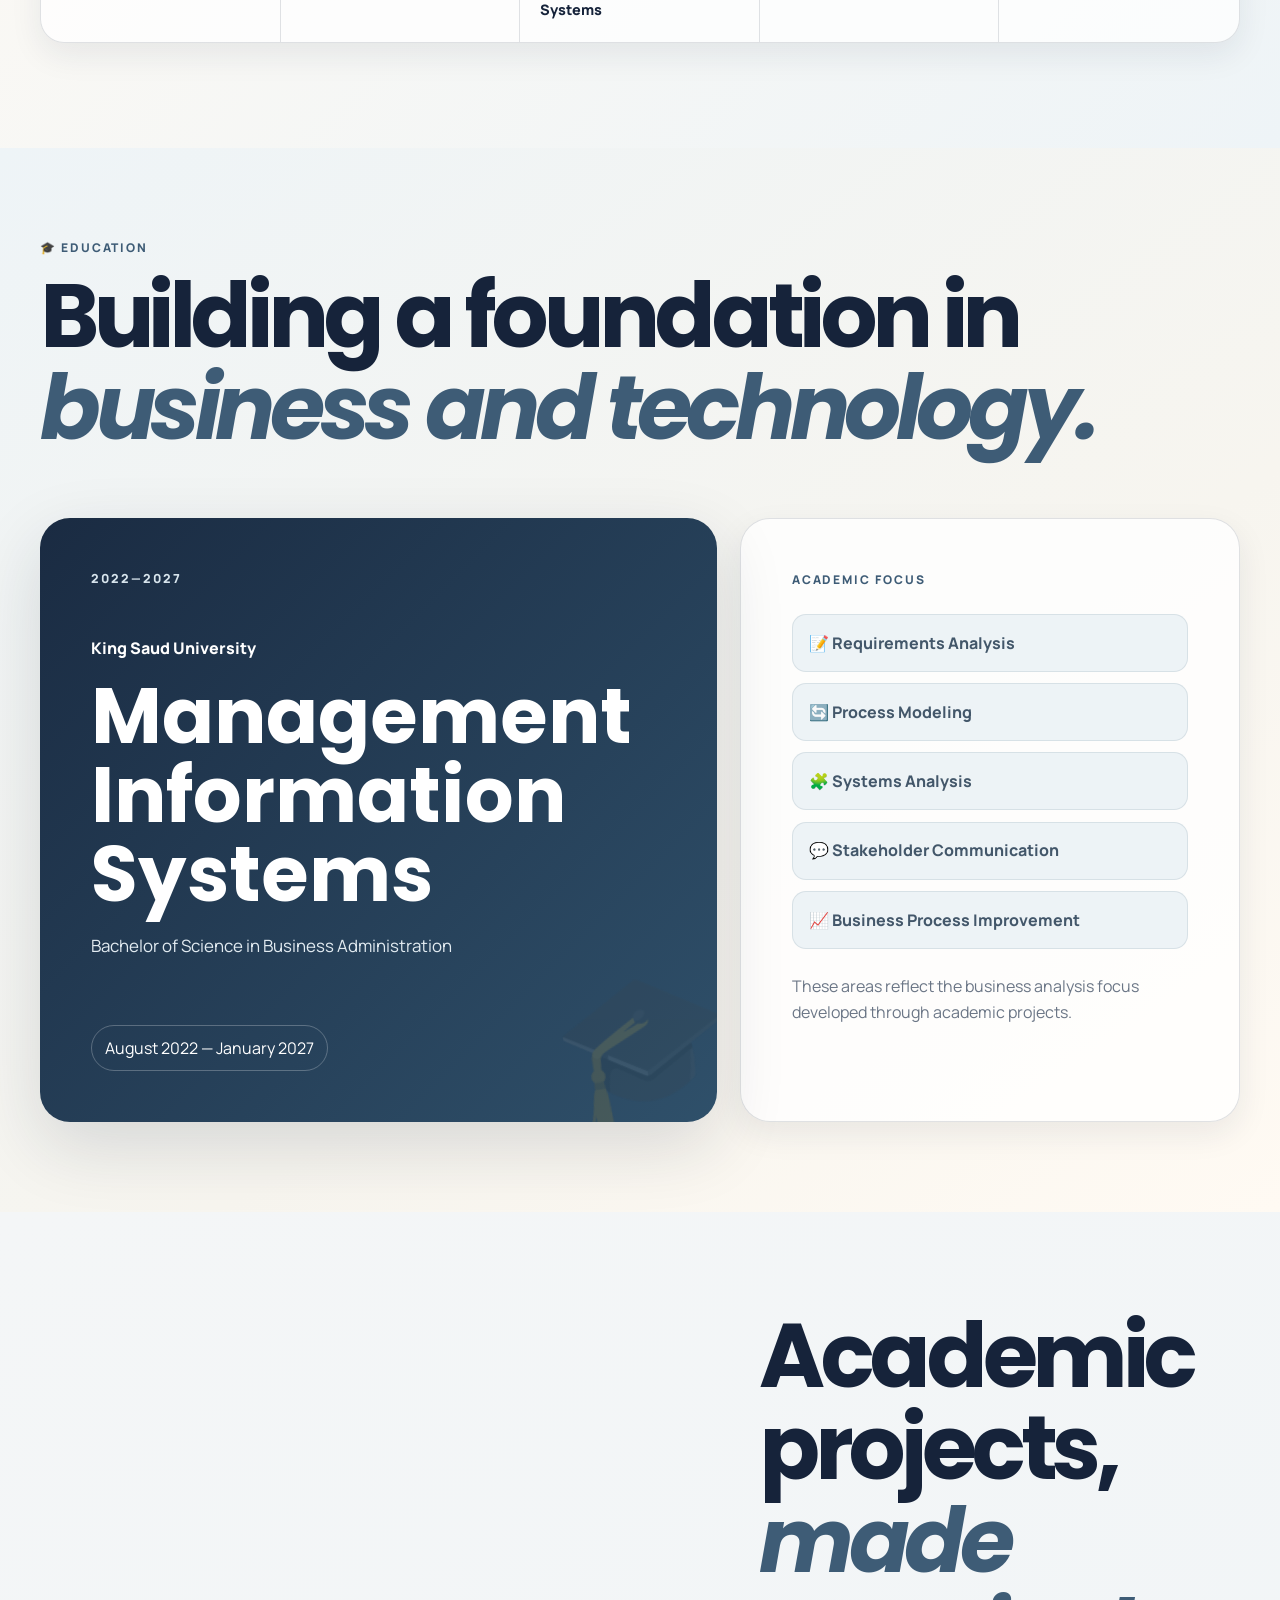
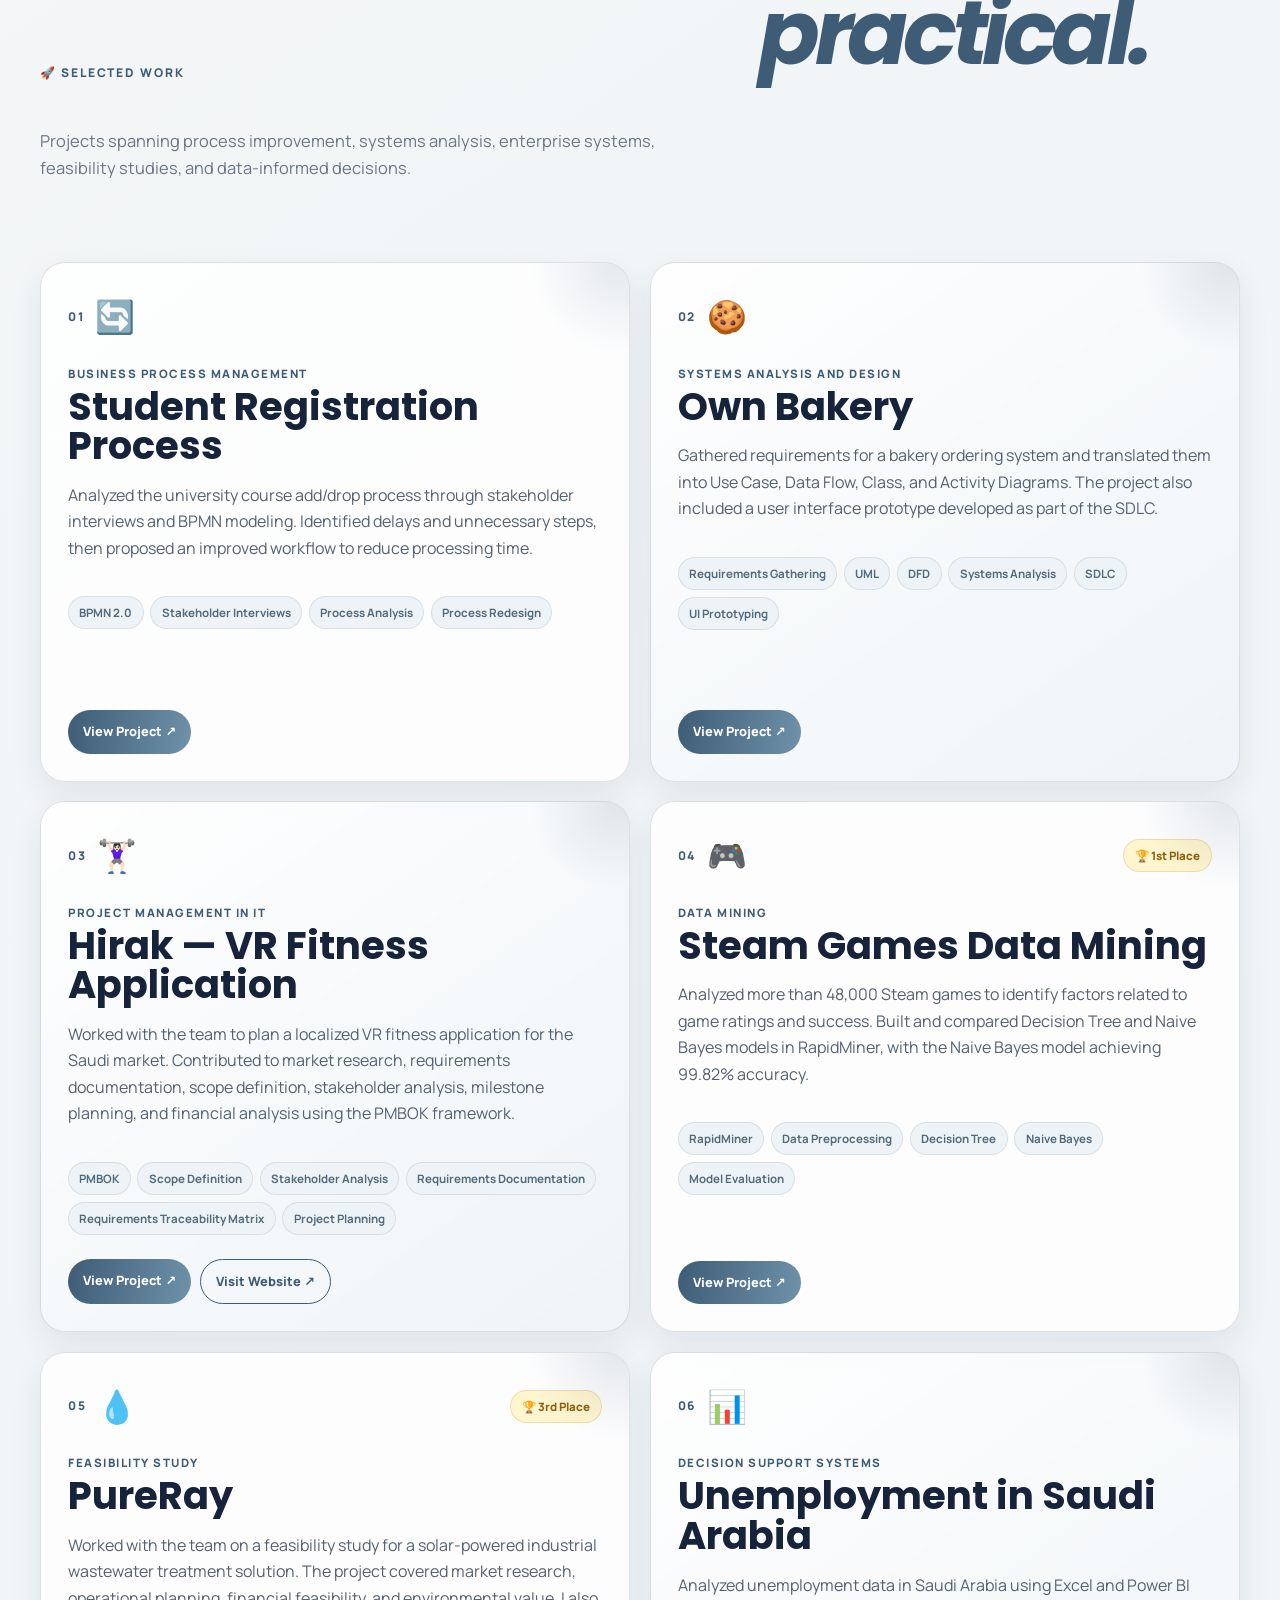
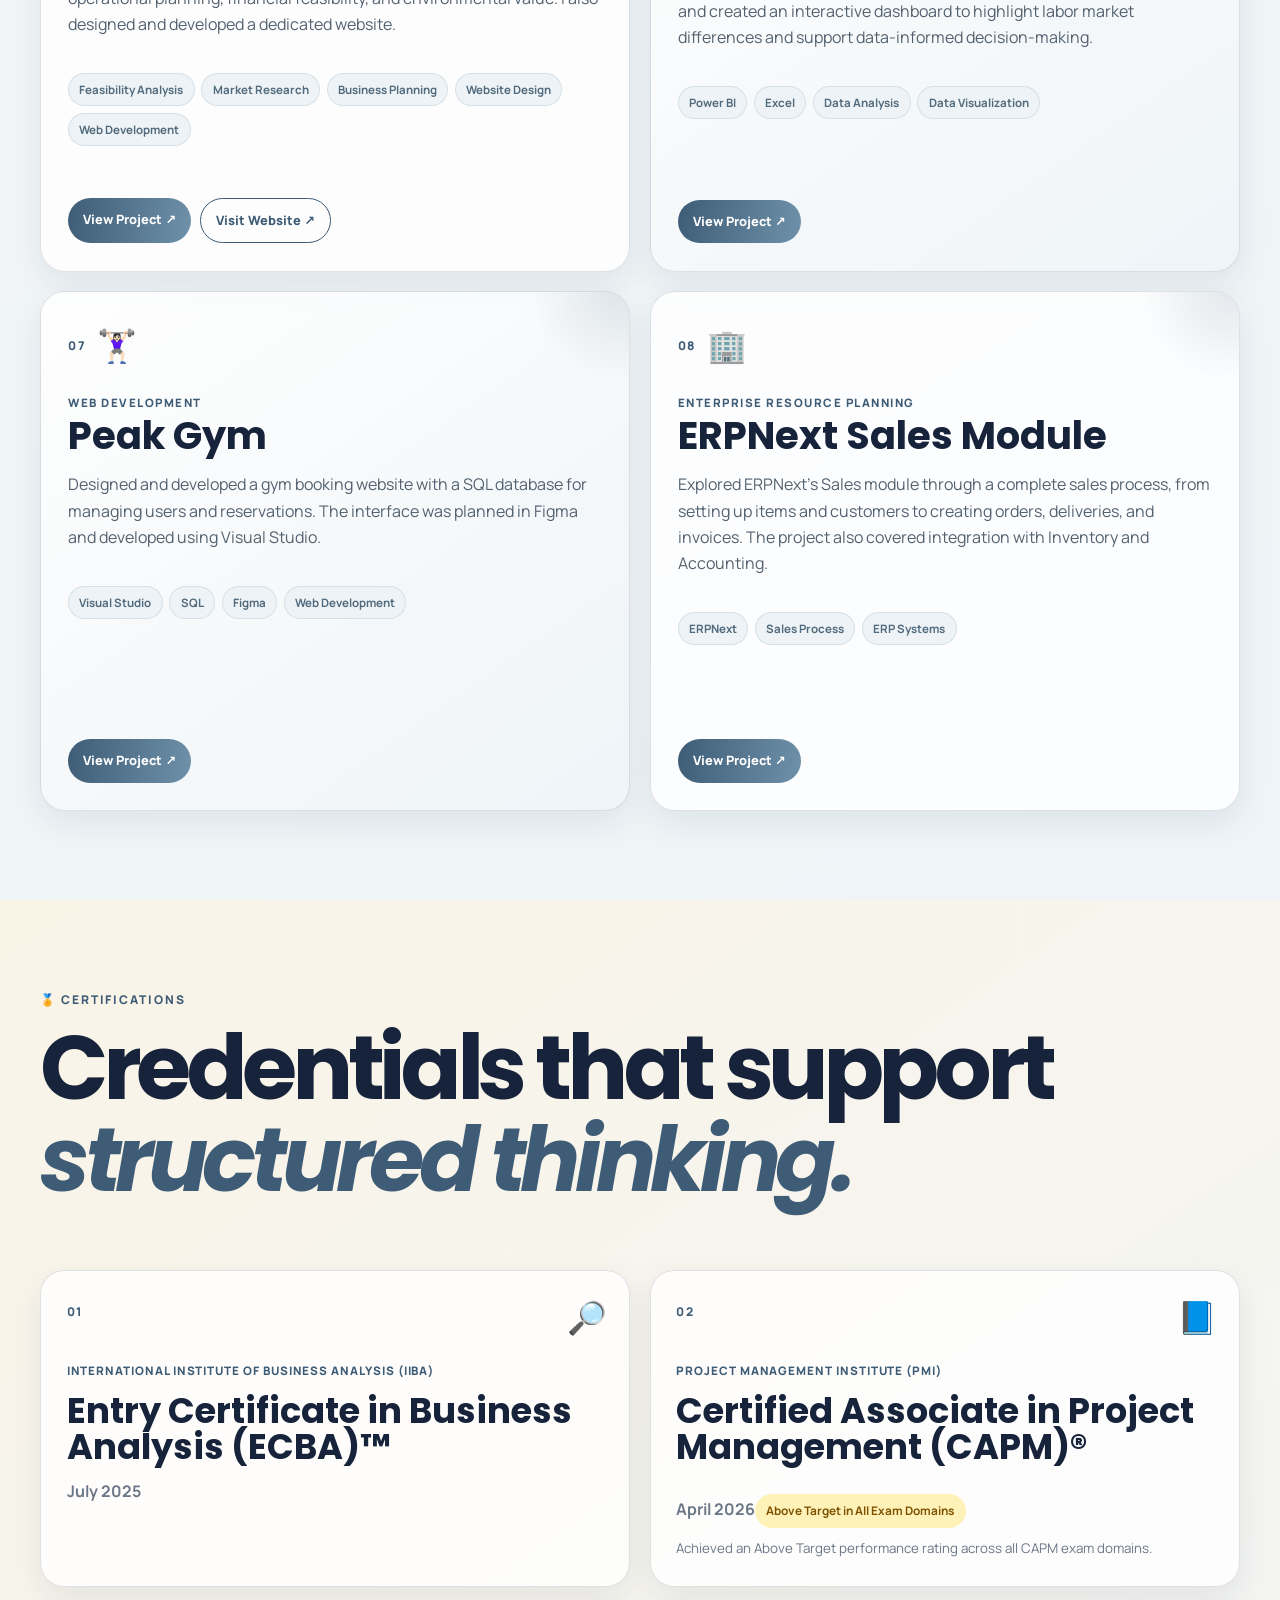
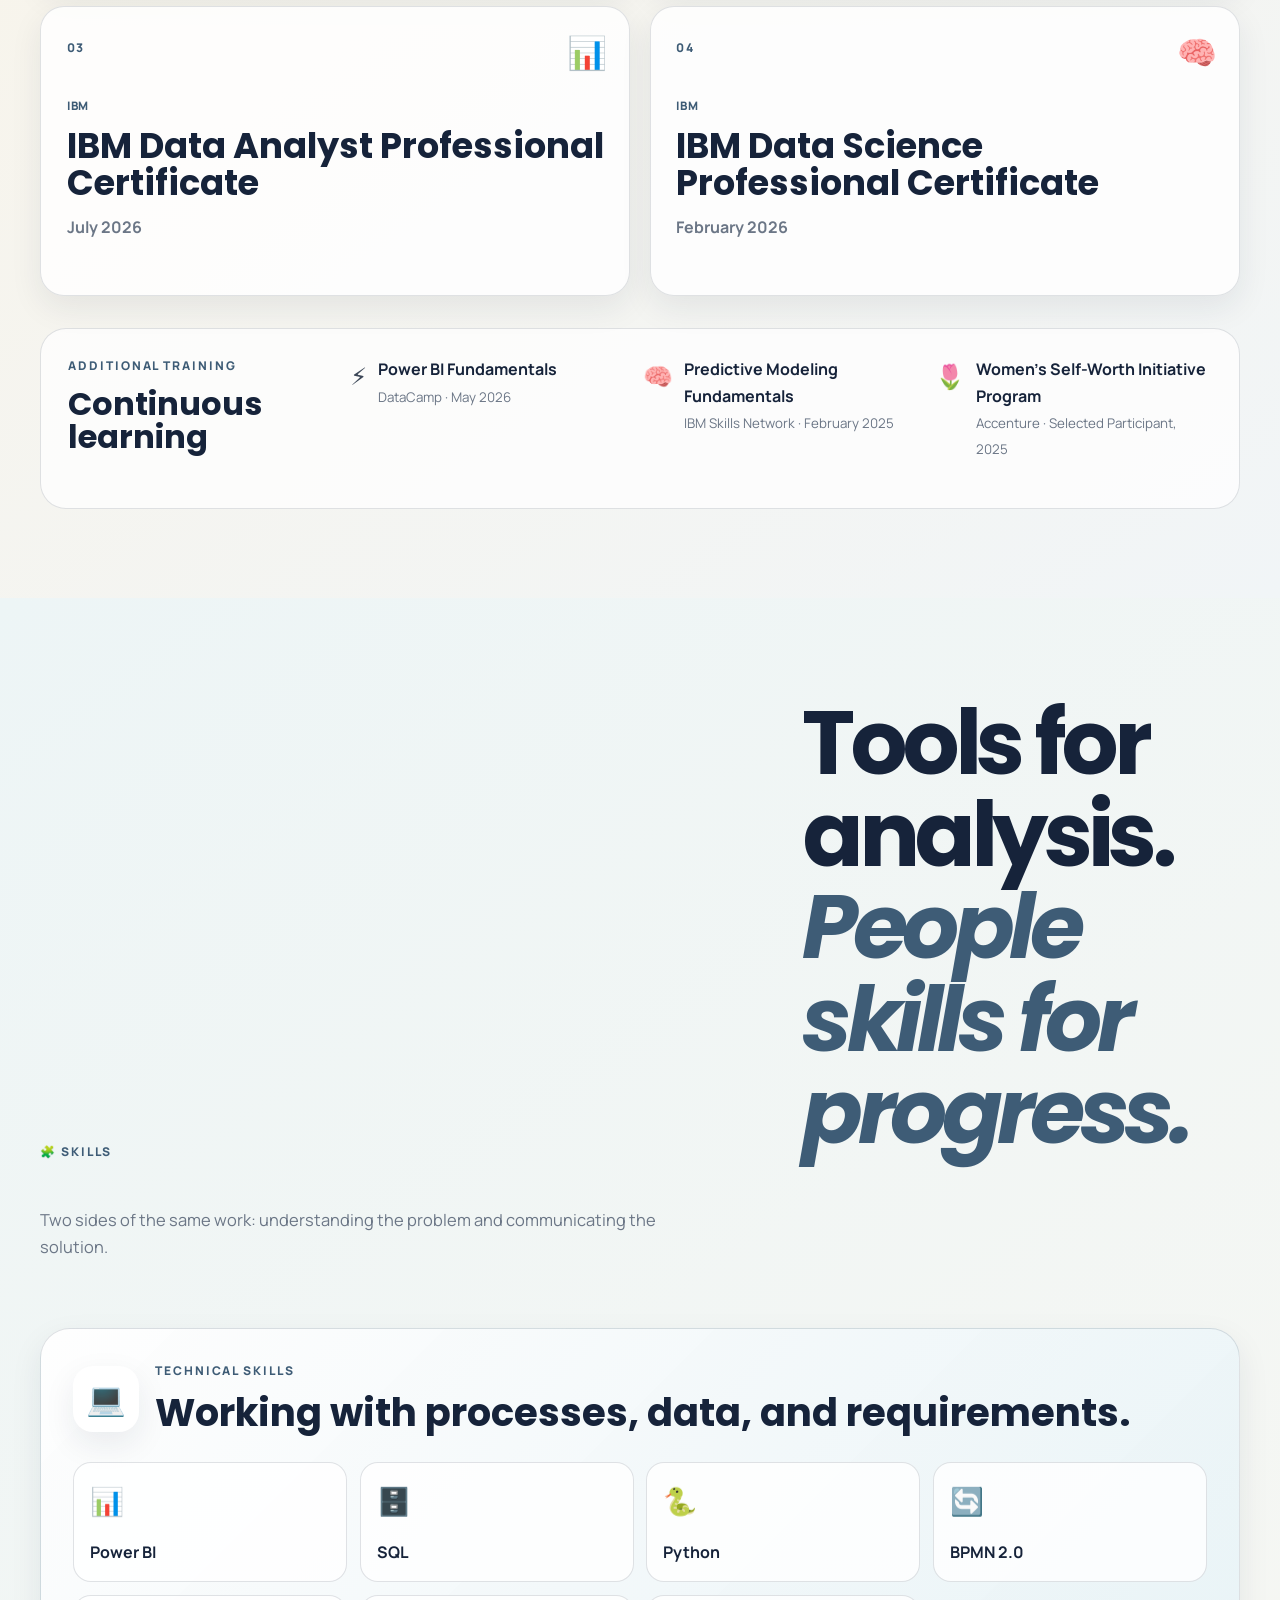
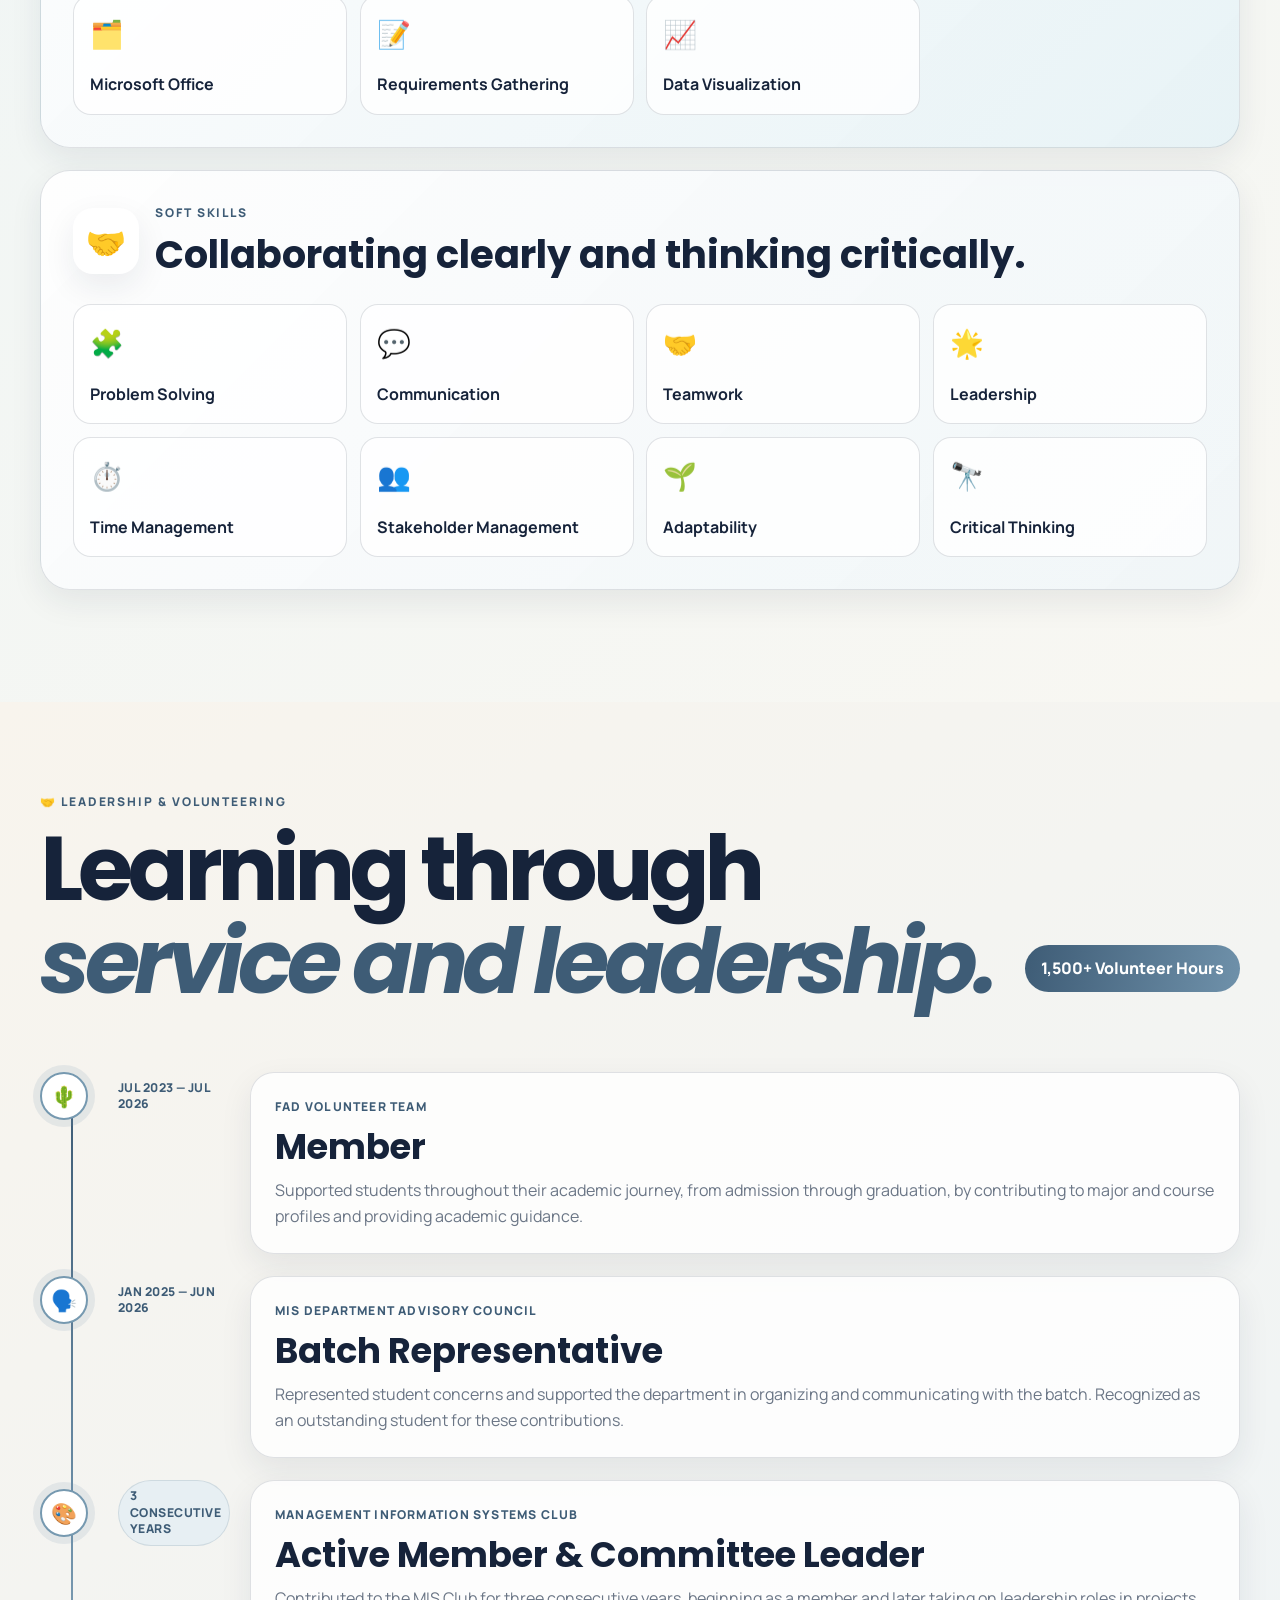
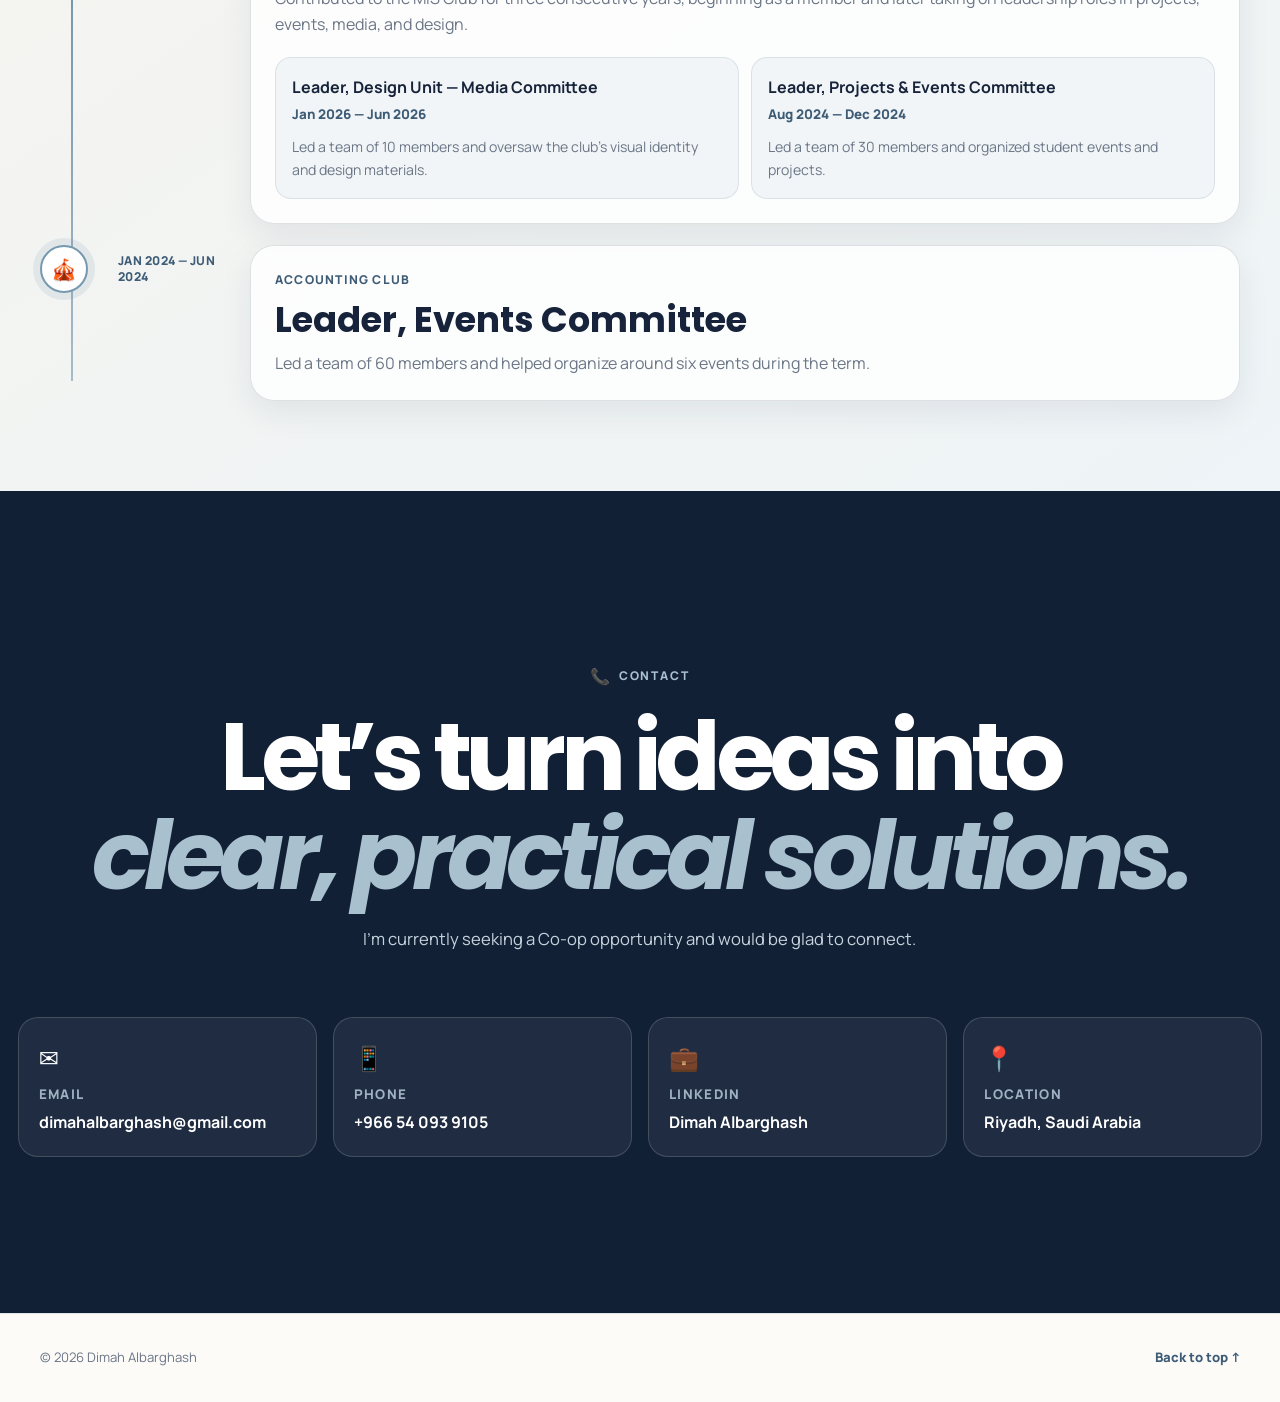
==== commit ac938a45: "Add files via upload" ====
--- a/index.html
+++ b/index.html
@@ -9,7 +9,7 @@
   <link rel="preconnect" href="https://fonts.googleapis.com">
   <link rel="preconnect" href="https://fonts.gstatic.com" crossorigin>
   <link href="https://fonts.googleapis.com/css2?family=Manrope:wght@400;500;600;700;800&family=Poppins:wght@500;600;700&display=swap" rel="stylesheet">
-  <link rel="stylesheet" href="style.css?v=11">
+  <link rel="stylesheet" href="style.css?v=17">
 </head>
 <body id="top" class="onepage-body">
   <div class="noise" aria-hidden="true"></div>
@@ -151,7 +151,7 @@
 </section>
 <section class="skills-page page-shell onepage-section skills-section" id="skills">
 <div class="inner-title reveal"><p class="section-label"><span>🧩</span> Skills</p><h1>Tools for analysis.<br/><em>People skills for progress.</em></h1><p>Two sides of the same work: understanding the problem and communicating the solution.</p></div>
-<div class="skill-section tech-section reveal"><div class="skill-section-head"><span class="skill-big-emoji">🧰</span><div><p class="card-kicker">TECHNICAL SKILLS</p><h2>Working with processes, data, and requirements.</h2></div></div><ul class="skill-tile-grid"><li class="skill-tile interactive-card" data-tilt=""><span>📊</span><strong>Power BI</strong></li><li class="skill-tile interactive-card" data-tilt=""><span>🗄️</span><strong>SQL</strong></li><li class="skill-tile interactive-card" data-tilt=""><span>🐍</span><strong>Python</strong></li><li class="skill-tile interactive-card" data-tilt=""><span>🔄</span><strong>BPMN 2.0</strong></li><li class="skill-tile interactive-card" data-tilt=""><span>🧰</span><strong>Microsoft Office</strong></li><li class="skill-tile interactive-card" data-tilt=""><span>📝</span><strong>Requirements Gathering</strong></li><li class="skill-tile interactive-card" data-tilt=""><span>📈</span><strong>Data Visualization</strong></li></ul></div>
+<div class="skill-section tech-section reveal"><div class="skill-section-head"><span class="skill-big-emoji">💻</span><div><p class="card-kicker">TECHNICAL SKILLS</p><h2>Working with processes, data, and requirements.</h2></div></div><ul class="skill-tile-grid"><li class="skill-tile interactive-card" data-tilt=""><span>📊</span><strong>Power BI</strong></li><li class="skill-tile interactive-card" data-tilt=""><span>🗄️</span><strong>SQL</strong></li><li class="skill-tile interactive-card" data-tilt=""><span>🐍</span><strong>Python</strong></li><li class="skill-tile interactive-card" data-tilt=""><span>🔄</span><strong>BPMN 2.0</strong></li><li class="skill-tile interactive-card" data-tilt=""><span>🗂️</span><strong>Microsoft Office</strong></li><li class="skill-tile interactive-card" data-tilt=""><span>📝</span><strong>Requirements Gathering</strong></li><li class="skill-tile interactive-card" data-tilt=""><span>📈</span><strong>Data Visualization</strong></li></ul></div>
 <div class="skill-section soft-section reveal"><div class="skill-section-head"><span class="skill-big-emoji">🤝</span><div><p class="card-kicker">SOFT SKILLS</p><h2>Collaborating clearly and thinking critically.</h2></div></div><ul class="skill-tile-grid"><li class="skill-tile interactive-card" data-tilt=""><span>🧩</span><strong>Problem Solving</strong></li><li class="skill-tile interactive-card" data-tilt=""><span>💬</span><strong>Communication</strong></li><li class="skill-tile interactive-card" data-tilt=""><span>🤝</span><strong>Teamwork</strong></li><li class="skill-tile interactive-card" data-tilt=""><span>🌟</span><strong>Leadership</strong></li><li class="skill-tile interactive-card" data-tilt=""><span>⏱️</span><strong>Time Management</strong></li><li class="skill-tile interactive-card" data-tilt=""><span>👥</span><strong>Stakeholder Management</strong></li><li class="skill-tile interactive-card" data-tilt=""><span>🌱</span><strong>Adaptability</strong></li><li class="skill-tile interactive-card" data-tilt=""><span>🔭</span><strong>Critical Thinking</strong></li></ul></div>
 </section>
 <section aria-labelledby="volunteering-title" class="vol-page page-shell onepage-section volunteering-section" id="volunteering">
@@ -180,7 +180,6 @@
 </div>
 </section>
 <section class="contact-page page-shell onepage-section contact-section" id="contact">
-<div aria-hidden="true" class="contact-stars"><i></i><i></i><i></i><i></i><i></i></div>
 <div class="contact-intro reveal"><p class="section-label contact-label"><span aria-hidden="true">📞</span> Contact</p><h1>Let’s turn ideas into<br/><em>clear, practical solutions.</em></h1><p>I’m currently seeking a Co-op opportunity and would be glad to connect.</p></div>
 <div class="contact-grid reveal">
 <a class="contact-card interactive-card" href="mailto:dimahalbarghash@gmail.com"><span>✉️</span><small>Email</small><strong>dimahalbarghash@gmail.com</strong></a>
@@ -191,6 +190,6 @@
 </section>
   </main>
   <footer class="site-footer"><div class="footer-inner"><span>© <span id="footerYear">2026</span> Dimah Albarghash</span><a class="back-to-top" href="#home">Back to top ↑</a></div></footer>
-  <script src="script.js?v=11"></script>
+  <script src="script.js?v=17"></script>
 </body>
 </html>
--- a/style.css
+++ b/style.css
@@ -169,3 +169,294 @@
   letter-spacing:0;
   text-transform:none;
 }
+
+
+/* v14: emoji edition refinements and robust mobile viewport lock */
+
+/* Keep the Contact navigation label white in every state. */
+.site-nav .nav-contact,
+.site-nav .nav-contact:hover,
+.site-nav .nav-contact:focus-visible,
+.site-nav .nav-contact.active-link{
+  color:#fff;
+}
+
+/* Decorative contact stars intentionally removed. */
+.contact-stars{display:none!important}
+
+/* Prevent any component from widening the page beyond the viewport. */
+html,
+body{
+  width:100%;
+  max-width:100%;
+  overflow-x:hidden;
+  overscroll-behavior-x:none;
+  touch-action:pan-y pinch-zoom;
+}
+
+.page-main,
+.site-header,
+.site-footer,
+.onepage-section,
+.page-shell,
+.header-inner,
+.footer-inner,
+.hero-grid,
+.hero-copy,
+.hero-labels,
+.inner-title,
+.about-layout,
+.education-showcase,
+.project-grid,
+.cert-grid,
+.skill-section,
+.skill-tile-grid,
+.timeline,
+.timeline-item,
+.timeline-card,
+.role-grid,
+.contact-grid{
+  min-width:0;
+  max-width:100%;
+}
+
+.onepage-section{overflow-x:hidden}
+
+.micro-label,
+.availability,
+.project-card h2,
+.project-copy,
+.project-tags li,
+.cert-card h2,
+.timeline-card,
+.timeline-card h2,
+.role-grid,
+.role-grid>div,
+.degree-card h2,
+.focus-tags span,
+.skill-tile strong,
+.contact-card strong{
+  overflow-wrap:anywhere;
+  word-break:normal;
+}
+
+.project-card,
+.cert-card,
+.degree-card,
+.academic-focus,
+.skill-section,
+.skill-tile,
+.timeline-card,
+.role-grid>div,
+.contact-card{
+  min-width:0;
+  max-width:100%;
+}
+
+.project-tags,
+.project-actions,
+.hero-actions,
+.focus-words{
+  max-width:100%;
+}
+
+@supports (overflow:clip){
+  html,
+  body,
+  .page-main,
+  .onepage-section{
+    overflow-x:clip;
+  }
+}
+
+@media(max-width:650px){
+  .page-shell,
+  .onepage-section,
+  .home-section,
+  .contact-section{
+    width:100%;
+    max-width:100%;
+    margin-inline:0;
+  }
+
+  .onepage-section:not(.contact-section),
+  .home-section,
+  .contact-section{
+    padding-left:1rem;
+    padding-right:1rem;
+  }
+
+  .header-inner,
+  .footer-inner{
+    width:calc(100% - 2rem);
+    max-width:calc(100% - 2rem);
+  }
+
+  .hero-labels{
+    display:grid;
+    grid-template-columns:minmax(0,1fr);
+    width:100%;
+  }
+
+  .micro-label,
+  .graduation-label{
+    width:100%;
+    max-width:100%;
+    white-space:normal;
+  }
+
+  .display-name,
+  .display-name .name-text{
+    max-width:100%;
+  }
+
+  .availability{flex-wrap:wrap}
+
+  .project-card,
+  .cert-card,
+  .degree-card,
+  .academic-focus,
+  .skill-section,
+  .timeline-card,
+  .contact-card{
+    width:100%;
+  }
+
+  .project-tags li{white-space:normal}
+  .hero-orb-a{left:-130px}
+  .hero-orb-b{right:-150px}
+}
+
+/* v17 — restored emoji edition with iPhone-safe mobile layout */
+html{
+  width:100%;
+  max-width:100%;
+  overflow-x:hidden;
+  -webkit-text-size-adjust:100%;
+  text-size-adjust:100%;
+}
+body{
+  width:100%;
+  max-width:100%;
+  overflow-x:hidden;
+  position:relative;
+}
+@supports (overflow:clip){
+  html,body,.page-main,.onepage-section{overflow-x:clip}
+}
+.page-main,.site-header,.site-footer,.onepage-section,.page-shell,
+.header-inner,.footer-inner,.hero-grid,.hero-copy,.hero-labels,.inner-title,
+.about-layout,.education-showcase,.project-grid,.cert-grid,.skill-section,
+.skill-tile-grid,.timeline,.timeline-item,.timeline-side,.timeline-card,
+.role-grid,.contact-grid,.project-card,.cert-card,.degree-card,.academic-focus,
+.contact-card,.skill-tile{
+  min-width:0;
+  max-width:100%;
+}
+.onepage-section{overflow:hidden}
+img,video,canvas{max-width:100%;height:auto}
+.project-card h2,.cert-card h2,.timeline-card h2,.timeline-card>span,
+.role-grid strong,.role-grid p,.degree-card h2,.skill-tile strong,.contact-card strong{
+  overflow-wrap:break-word;
+  word-break:normal;
+  hyphens:none;
+}
+.site-nav .nav-contact,
+.site-nav .nav-contact:hover,
+.site-nav .nav-contact:focus-visible,
+.site-nav .nav-contact.active-link{color:#fff!important}
+.contact-stars{display:none!important}
+
+@media (max-width:1024px){
+  .volunteering-section .timeline{
+    display:flex;
+    flex-direction:column;
+    gap:1.1rem;
+    width:100%;
+  }
+  .volunteering-section .timeline::before{display:none!important}
+  .volunteering-section .timeline-item{
+    display:flex!important;
+    flex-direction:column!important;
+    grid-template-columns:none!important;
+    width:100%;
+    gap:.8rem;
+  }
+  .volunteering-section .timeline-side{
+    display:flex!important;
+    align-items:center;
+    flex-wrap:wrap;
+    width:100%;
+    gap:.8rem;
+  }
+  .volunteering-section .timeline-marker{
+    width:46px;
+    height:46px;
+    flex:0 0 46px;
+  }
+  .volunteering-section .timeline-side time,
+  .volunteering-section .years-badge{
+    width:auto;
+    max-width:calc(100% - 58px);
+    white-space:normal;
+  }
+  .volunteering-section .timeline-card{
+    display:block;
+    width:100%!important;
+    max-width:100%!important;
+    margin:0!important;
+    padding:1.25rem;
+  }
+  .volunteering-section .role-grid{
+    grid-template-columns:1fr;
+    width:100%;
+  }
+}
+
+@media (max-width:650px){
+  .onepage-section:not(.contact-section),
+  .home-section,
+  .contact-section{
+    width:100%;
+    max-width:100%;
+    margin-inline:0;
+    padding-left:max(1rem,env(safe-area-inset-left));
+    padding-right:max(1rem,env(safe-area-inset-right));
+  }
+  .header-inner,.footer-inner{
+    width:auto;
+    max-width:none;
+    margin-left:max(1rem,env(safe-area-inset-left));
+    margin-right:max(1rem,env(safe-area-inset-right));
+  }
+  .hero-labels{
+    display:grid;
+    grid-template-columns:minmax(0,1fr);
+    width:100%;
+  }
+  .micro-label,.graduation-label{
+    width:100%;
+    max-width:100%;
+    white-space:normal;
+  }
+  .display-name,.display-name .name-text{max-width:100%}
+  .availability,.hero-actions,.project-actions,.project-tags,.focus-words{max-width:100%;flex-wrap:wrap}
+  .project-card,.cert-card,.degree-card,.academic-focus,.skill-section,
+  .skill-tile,.timeline-card,.contact-card{width:100%;max-width:100%}
+  .volunteering-section .timeline-side time,
+  .volunteering-section .years-badge{
+    font-size:.72rem;
+    line-height:1.35;
+    letter-spacing:.035em;
+  }
+  .volunteering-section .timeline-card h2{
+    font-size:clamp(1.45rem,7.5vw,2rem);
+  }
+  .volunteering-section .timeline-card>span{
+    font-size:.96rem;
+    line-height:1.7;
+  }
+  .site-nav{max-width:100vw}
+  .hero-orb-a{left:-135px}
+  .hero-orb-b{right:-155px}
+}
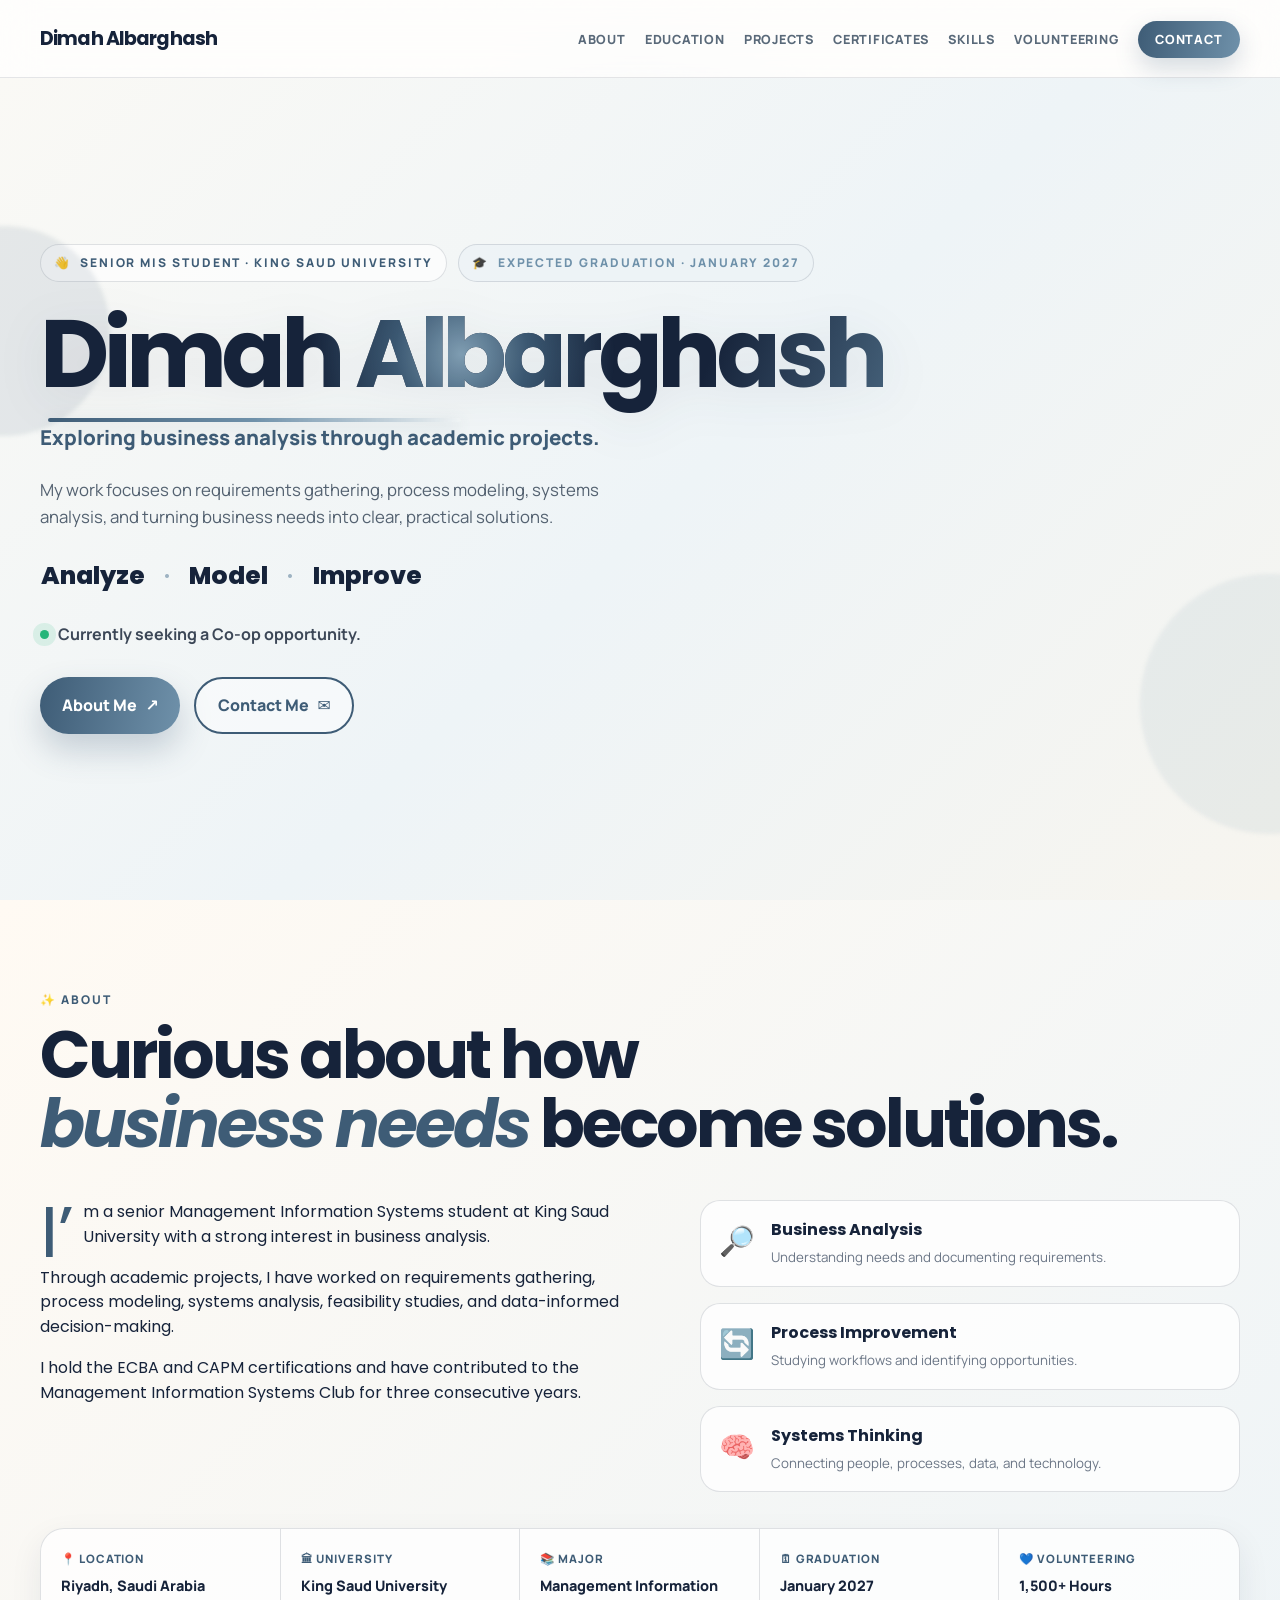
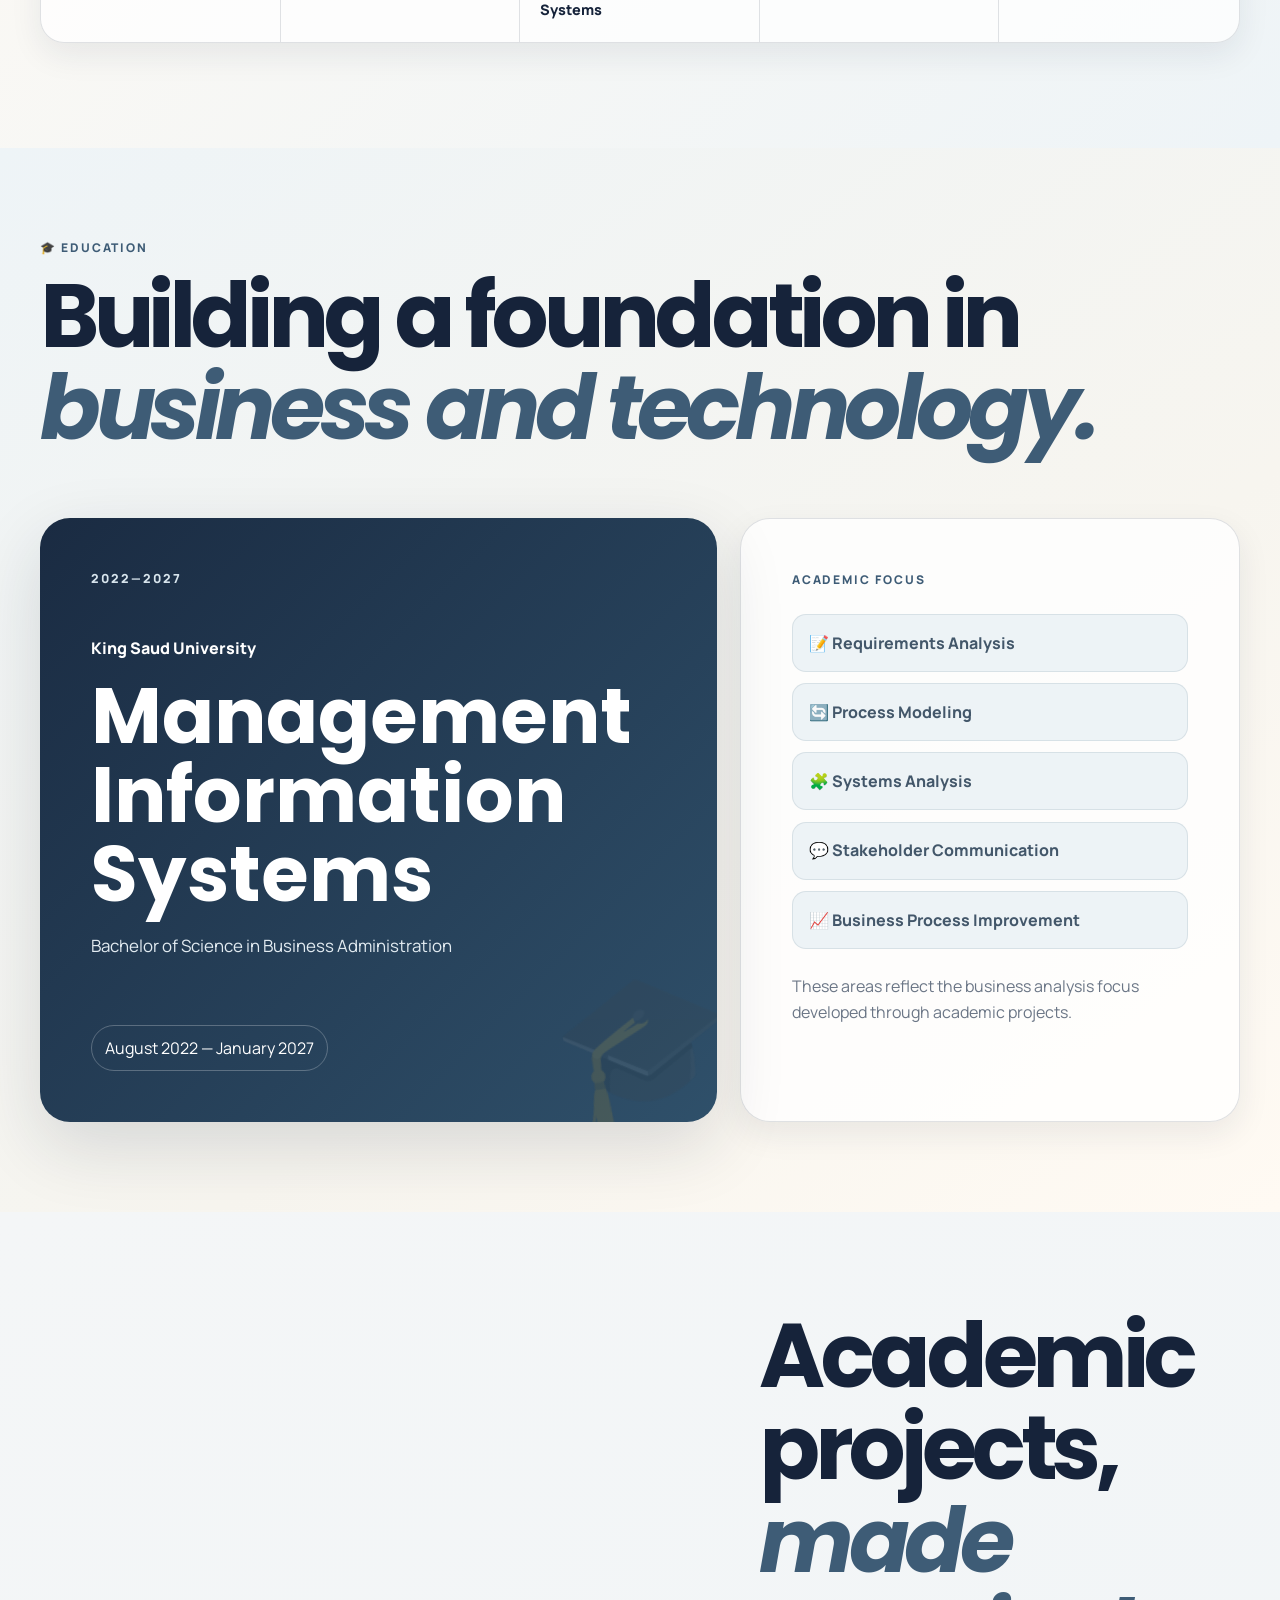
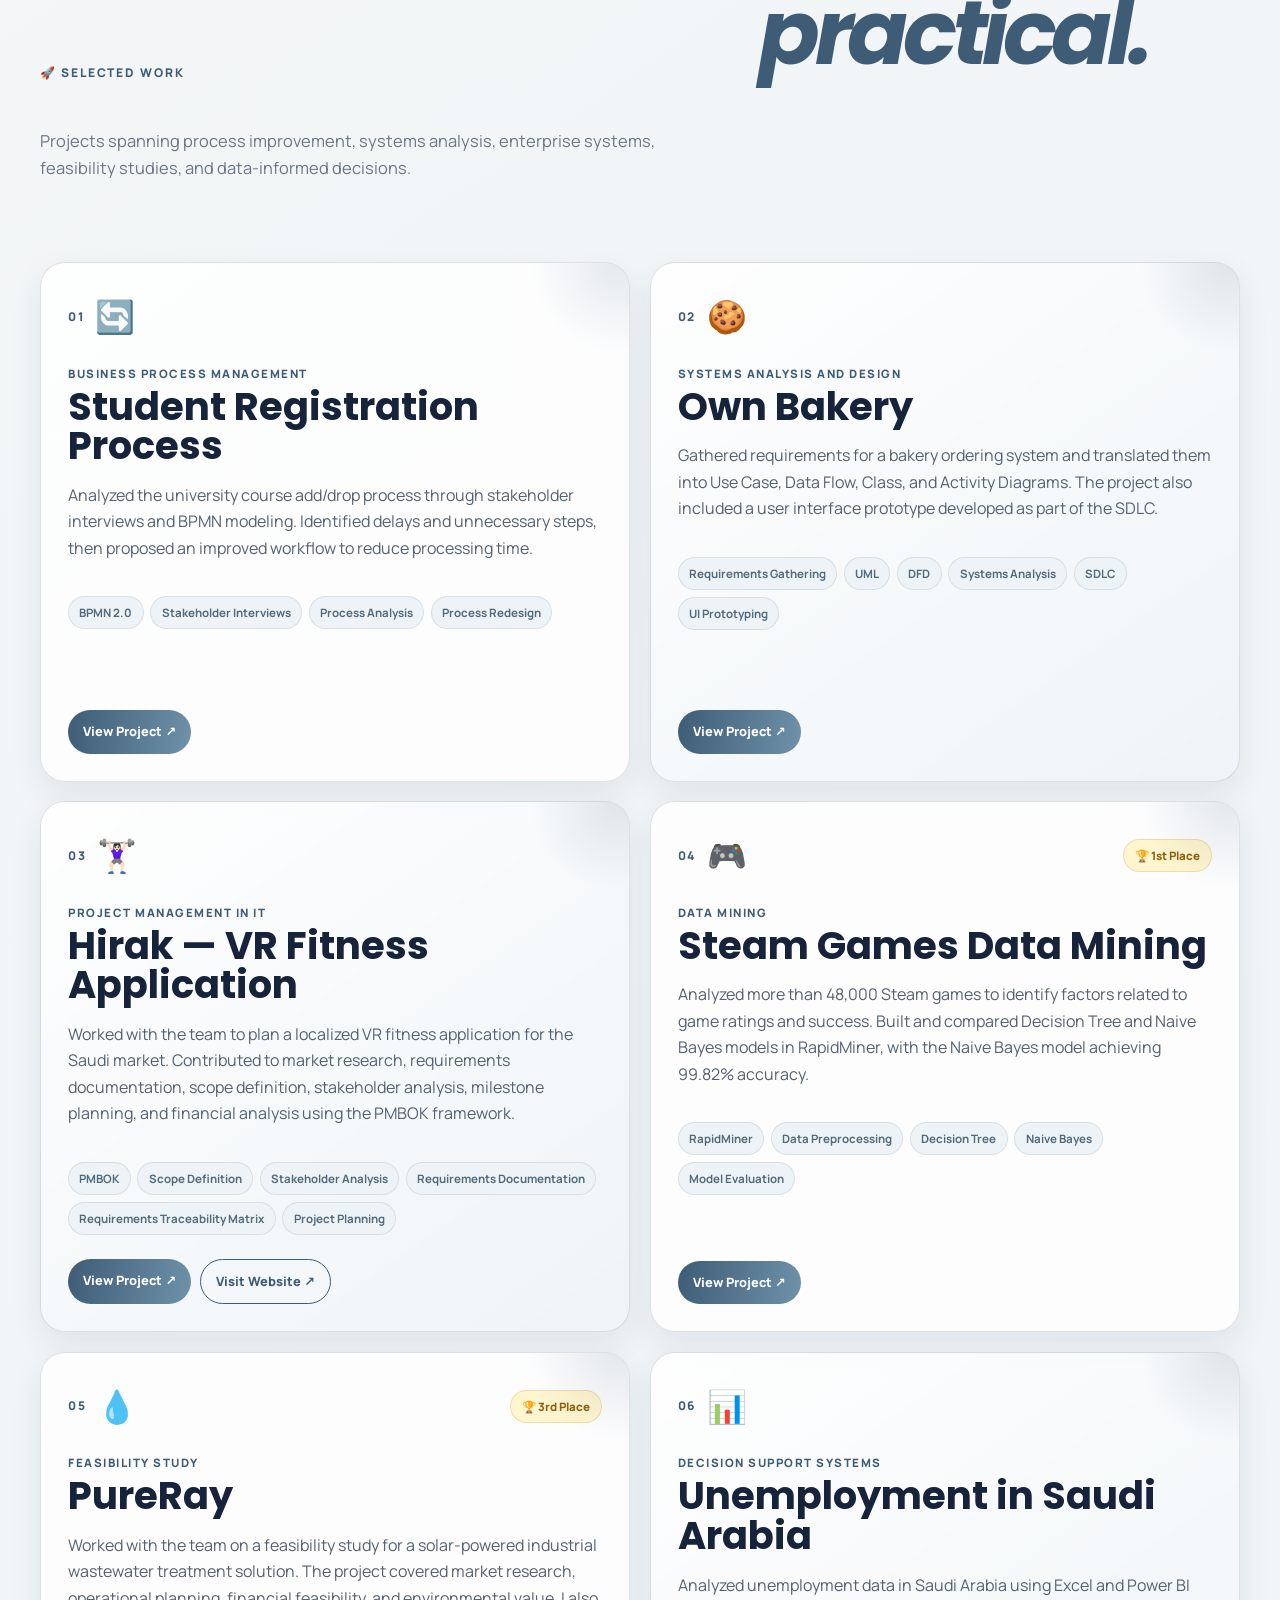
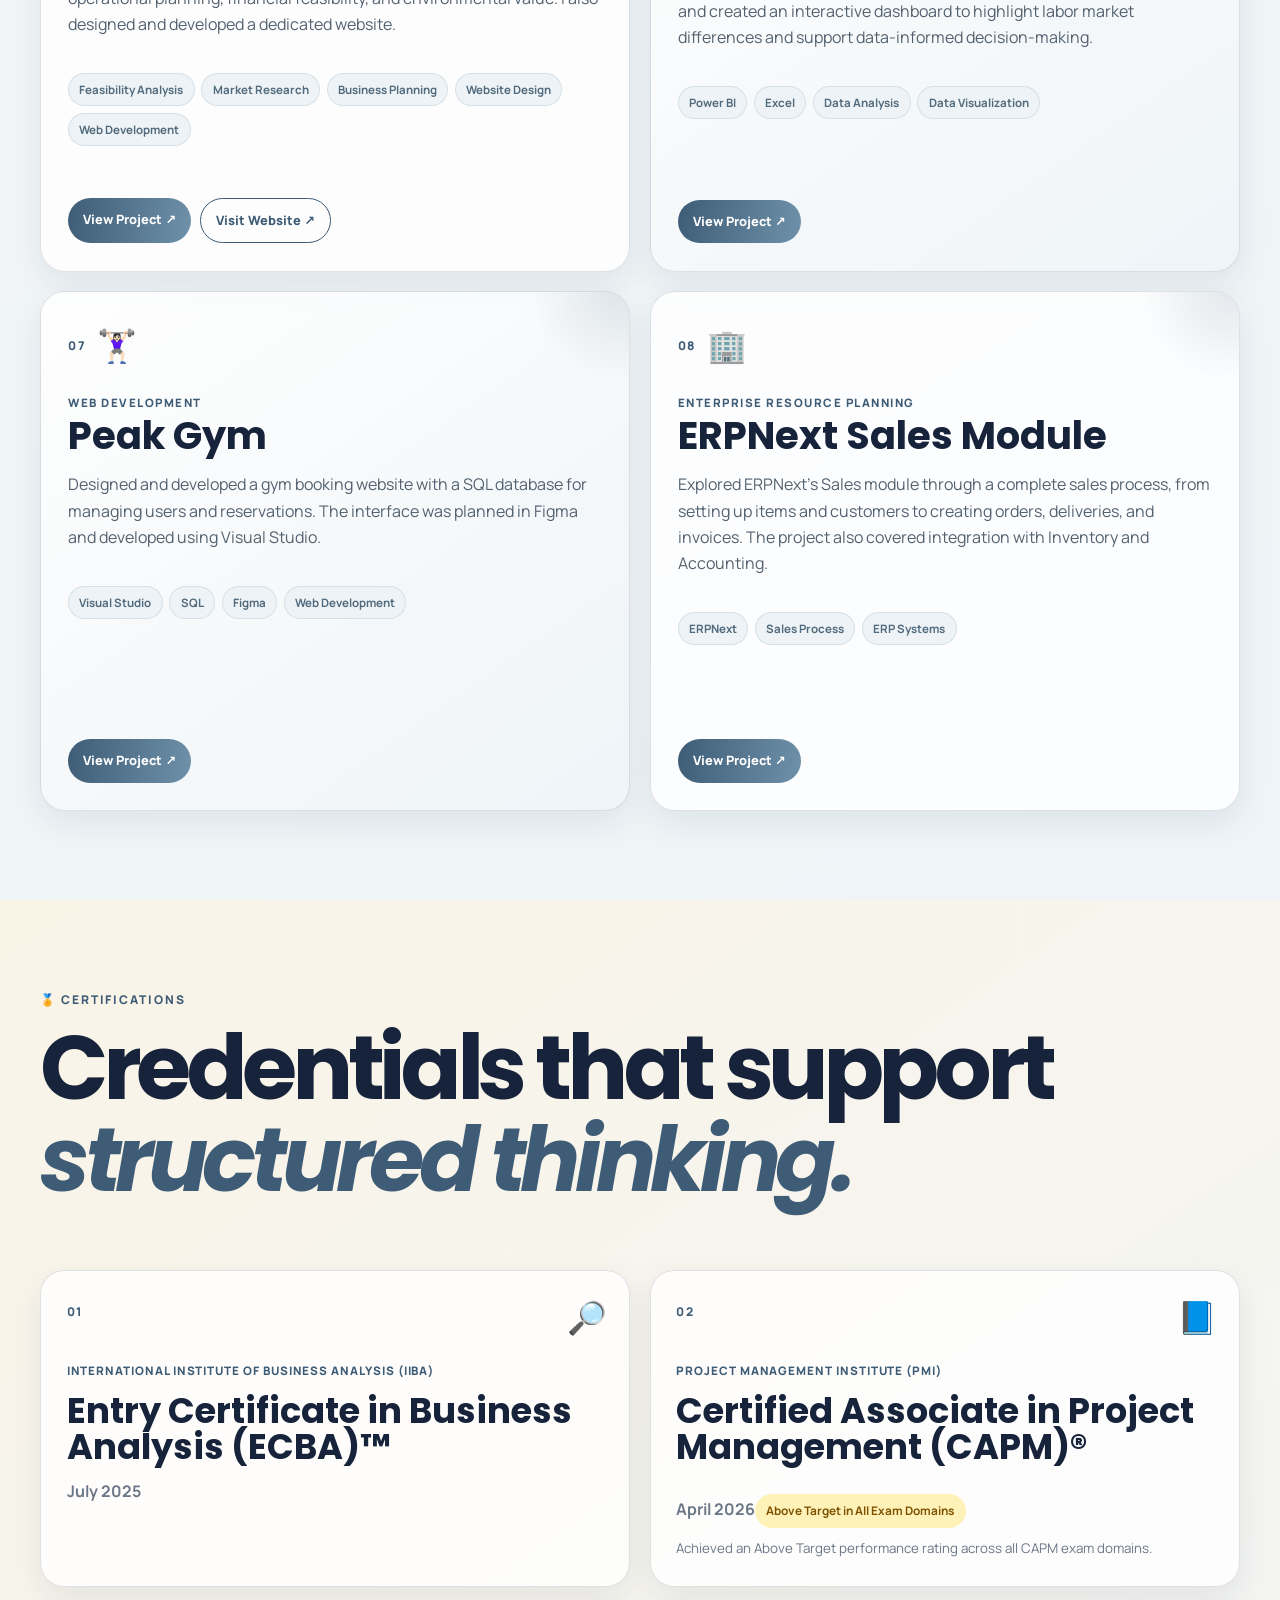
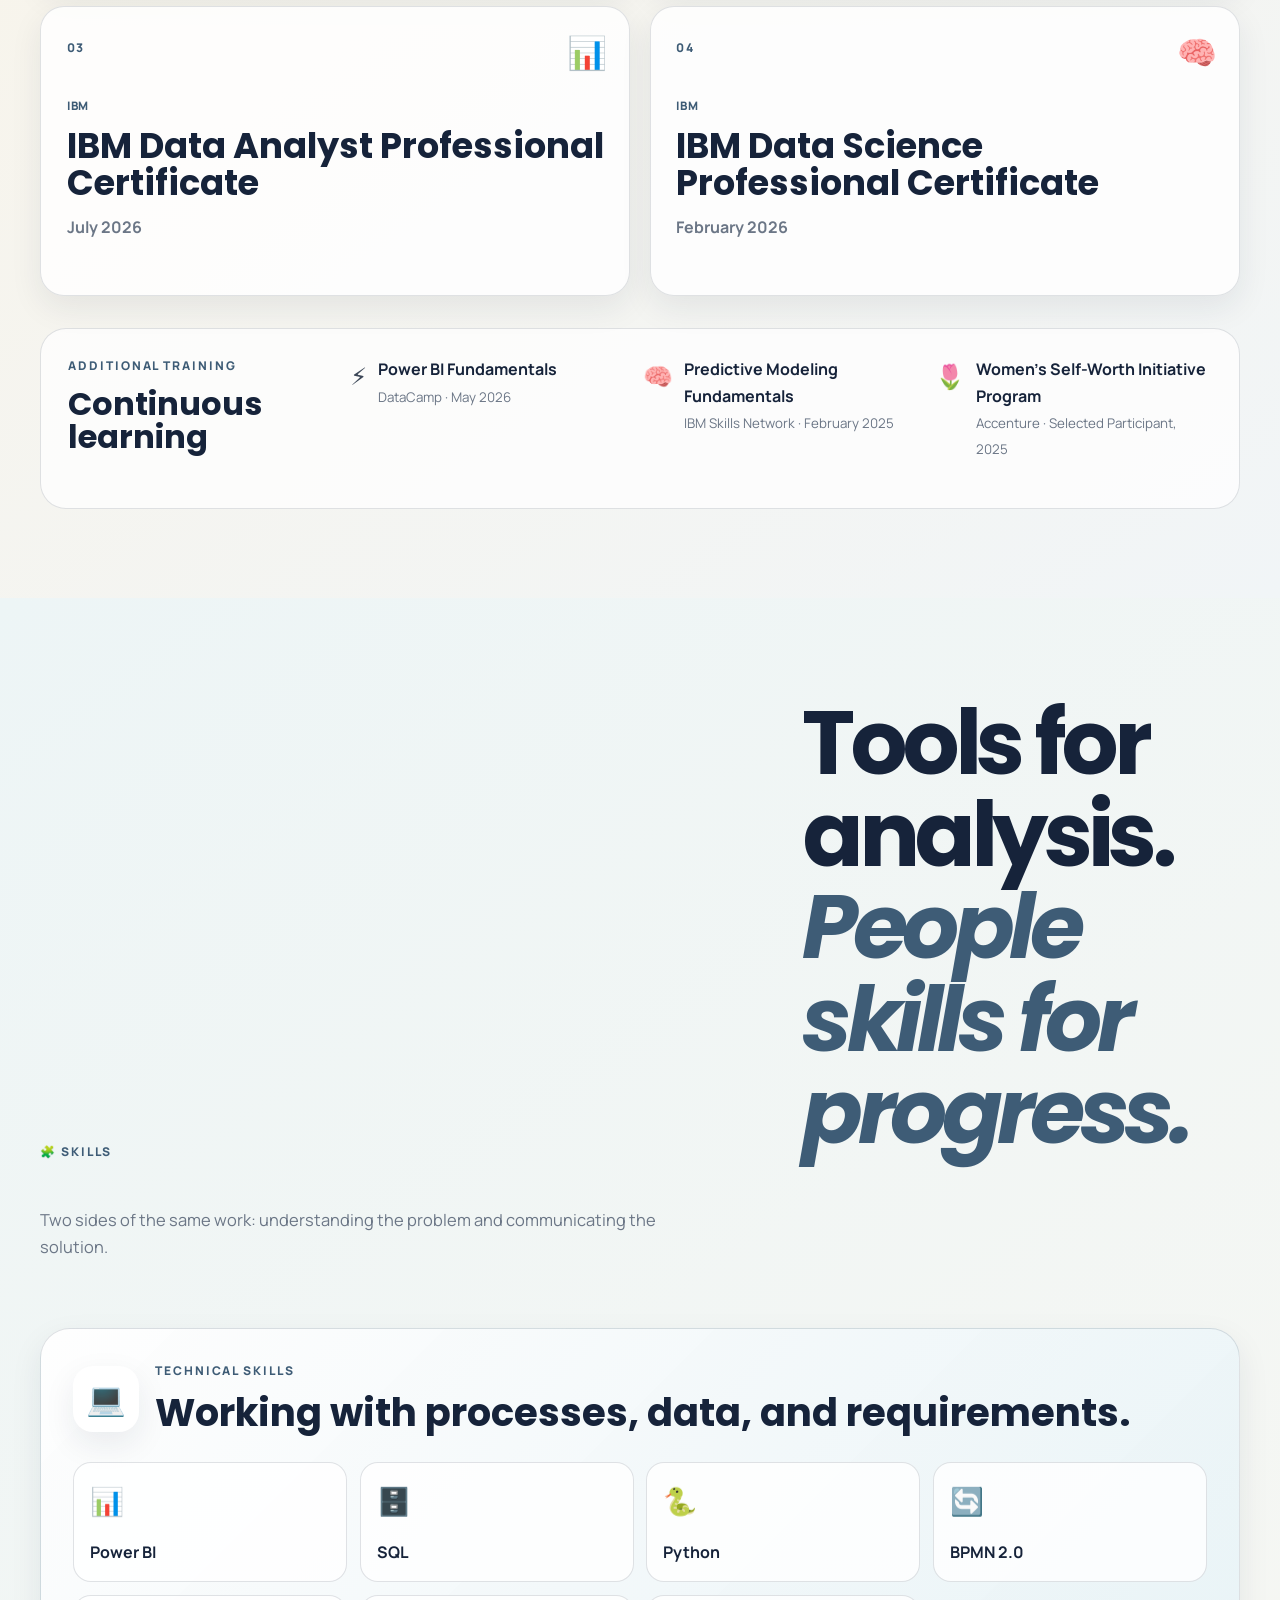
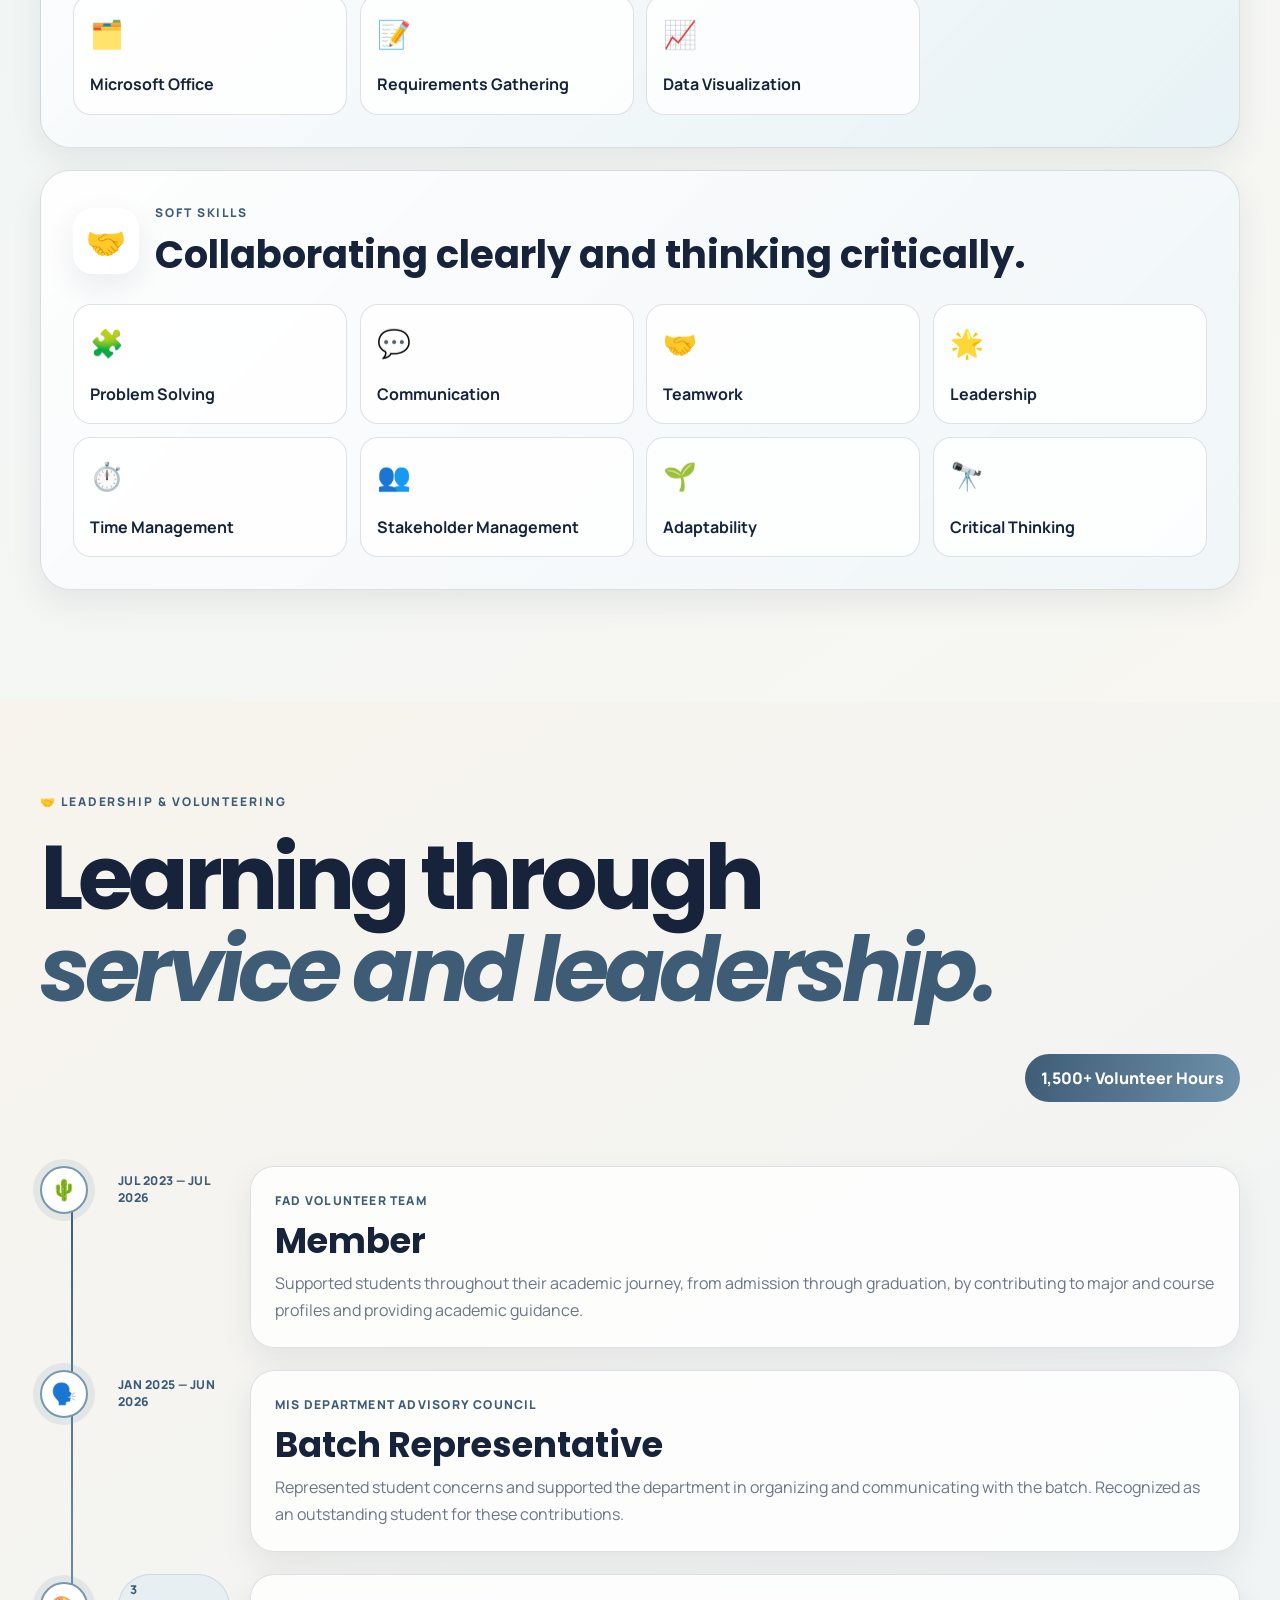
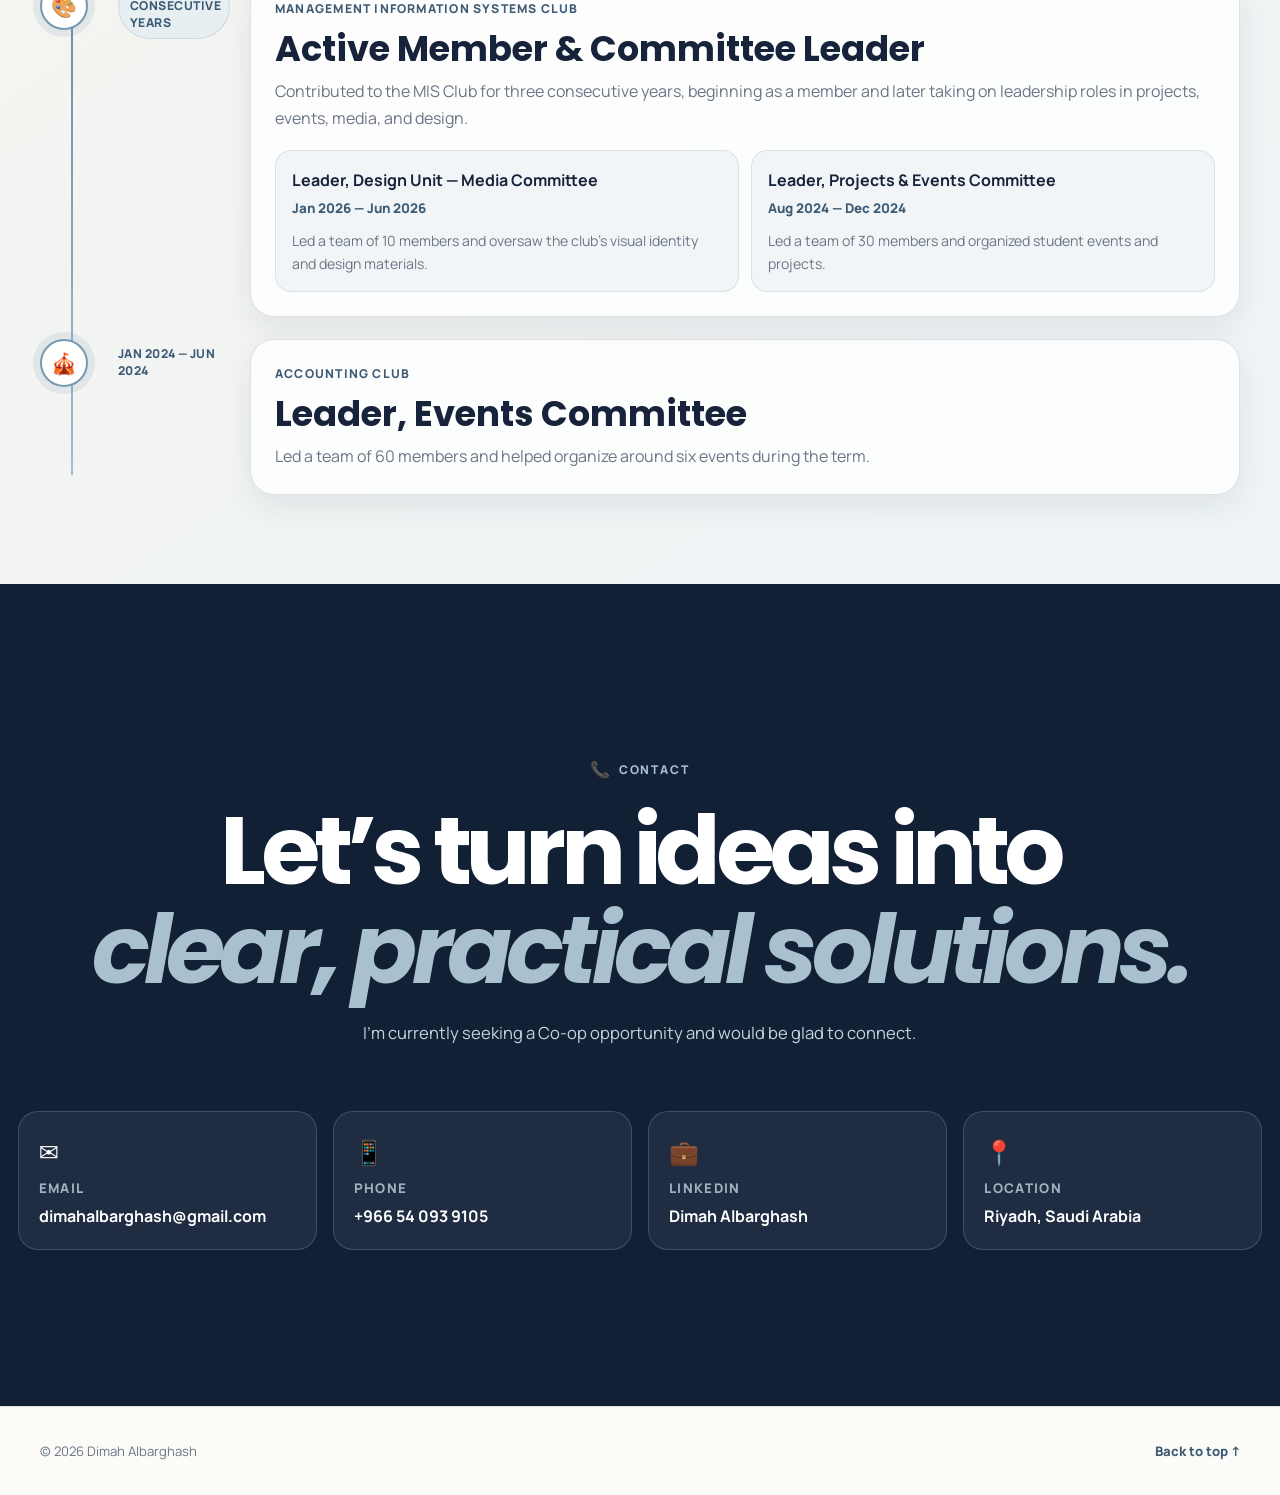
==== commit 3ccdd741: "Add files via upload" ====
--- a/index.html
+++ b/index.html
@@ -9,7 +9,7 @@
   <link rel="preconnect" href="https://fonts.googleapis.com">
   <link rel="preconnect" href="https://fonts.gstatic.com" crossorigin>
   <link href="https://fonts.googleapis.com/css2?family=Manrope:wght@400;500;600;700;800&family=Poppins:wght@500;600;700&display=swap" rel="stylesheet">
-  <link rel="stylesheet" href="style.css?v=17">
+  <link rel="stylesheet" href="style.css?v=18">
 </head>
 <body id="top" class="onepage-body">
   <div class="noise" aria-hidden="true"></div>
@@ -190,6 +190,6 @@
 </section>
   </main>
   <footer class="site-footer"><div class="footer-inner"><span>© <span id="footerYear">2026</span> Dimah Albarghash</span><a class="back-to-top" href="#home">Back to top ↑</a></div></footer>
-  <script src="script.js?v=17"></script>
+  <script src="script.js?v=18"></script>
 </body>
 </html>
--- a/style.css
+++ b/style.css
@@ -460,3 +460,25 @@
   .hero-orb-a{left:-135px}
   .hero-orb-b{right:-155px}
 }
+
+/* v18: keep the volunteer-hours badge clearly separated from the heading */
+.volunteering-section .inner-title{
+  display:flex;
+  flex-direction:column;
+  align-items:flex-start;
+}
+.volunteering-section .hours-badge{
+  position:static;
+  display:inline-flex;
+  align-self:flex-end;
+  margin-top:1.35rem;
+  margin-bottom:0;
+  white-space:nowrap;
+}
+@media(max-width:650px){
+  .volunteering-section .hours-badge{
+    align-self:flex-start;
+    margin-top:1rem;
+    white-space:normal;
+  }
+}
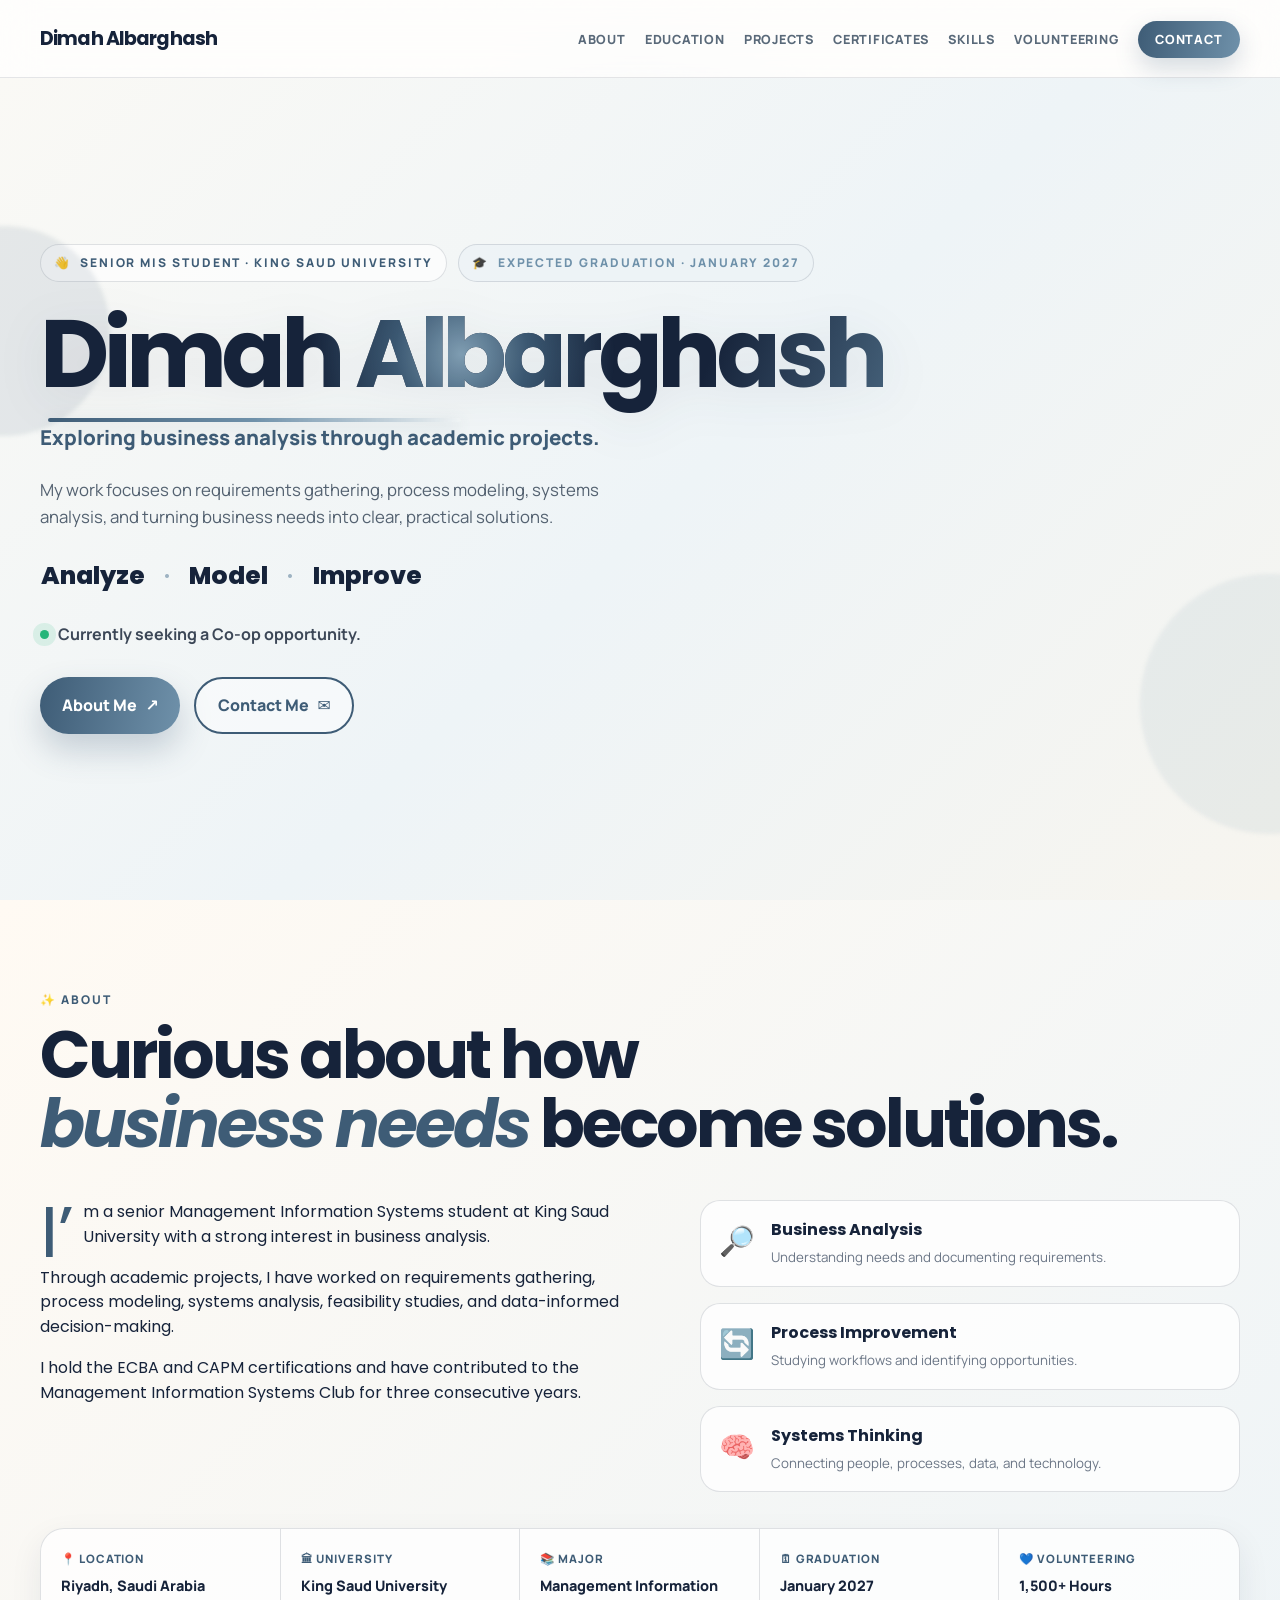
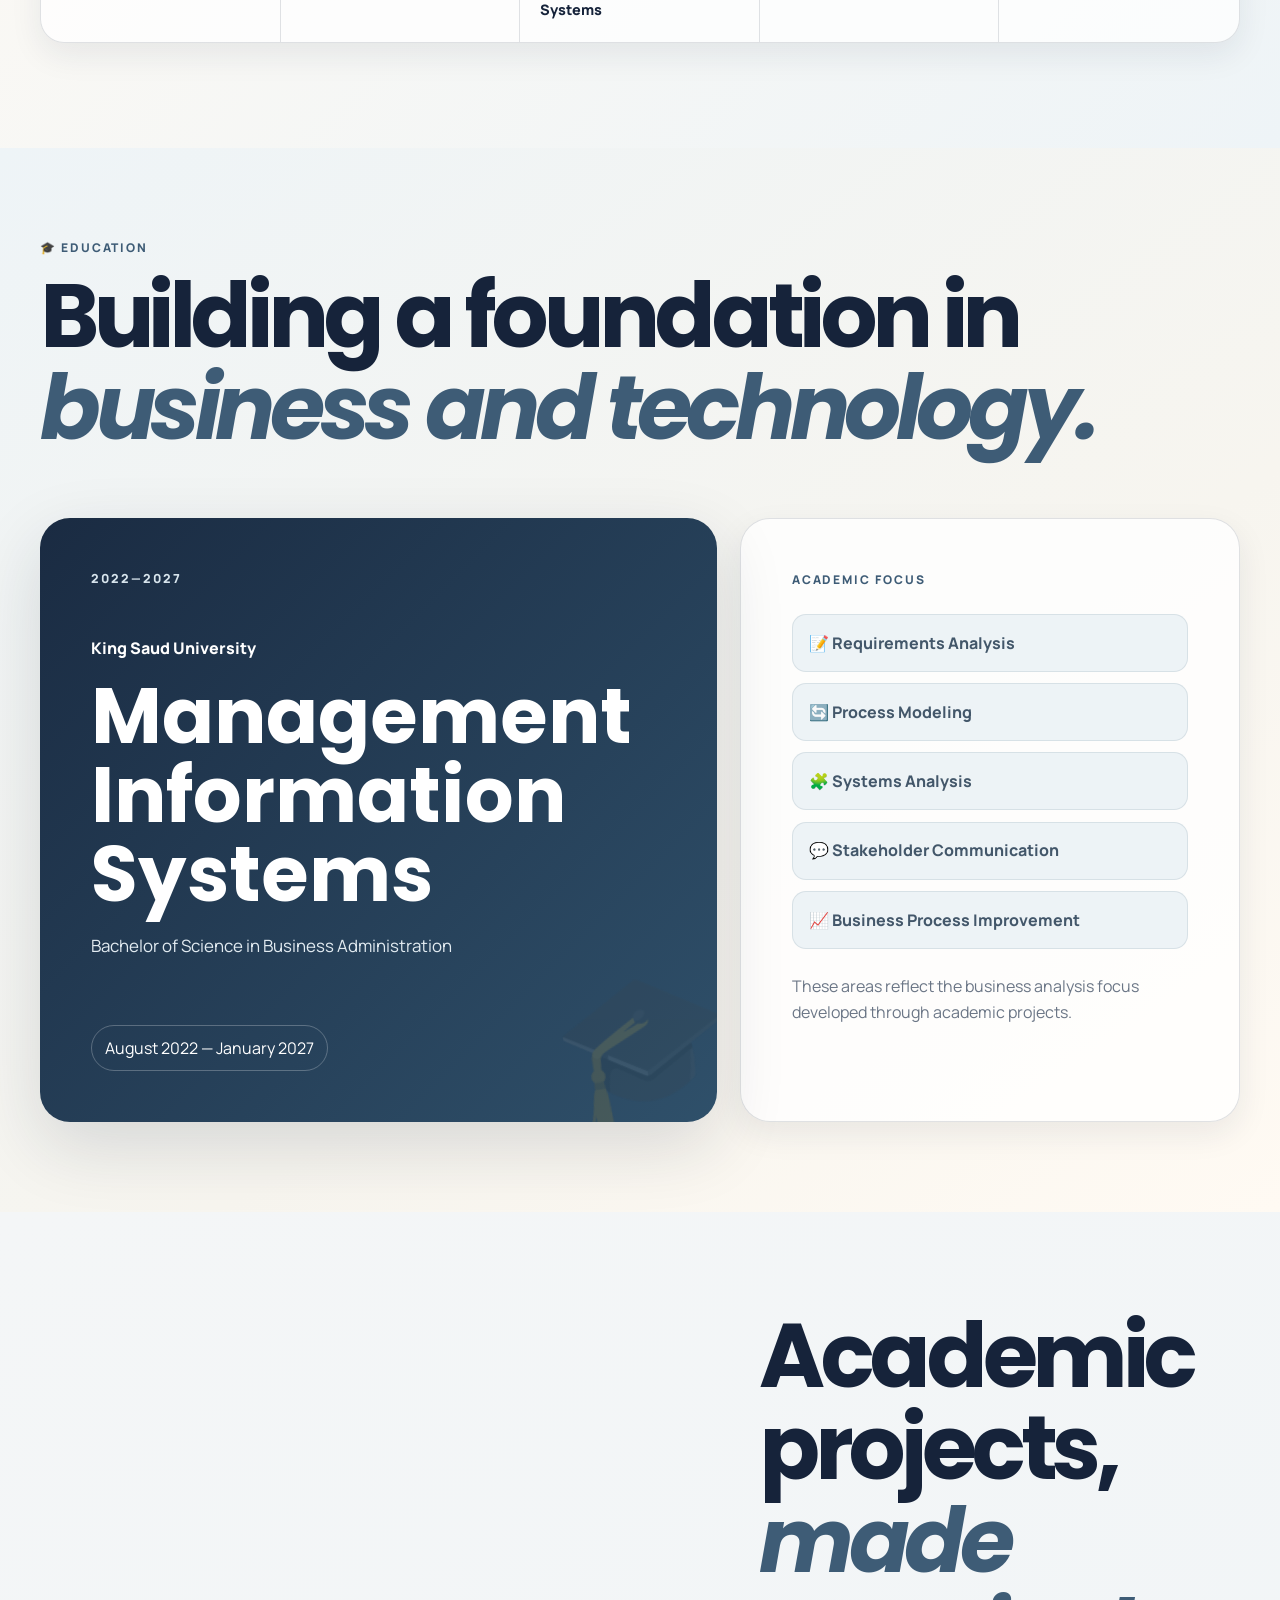
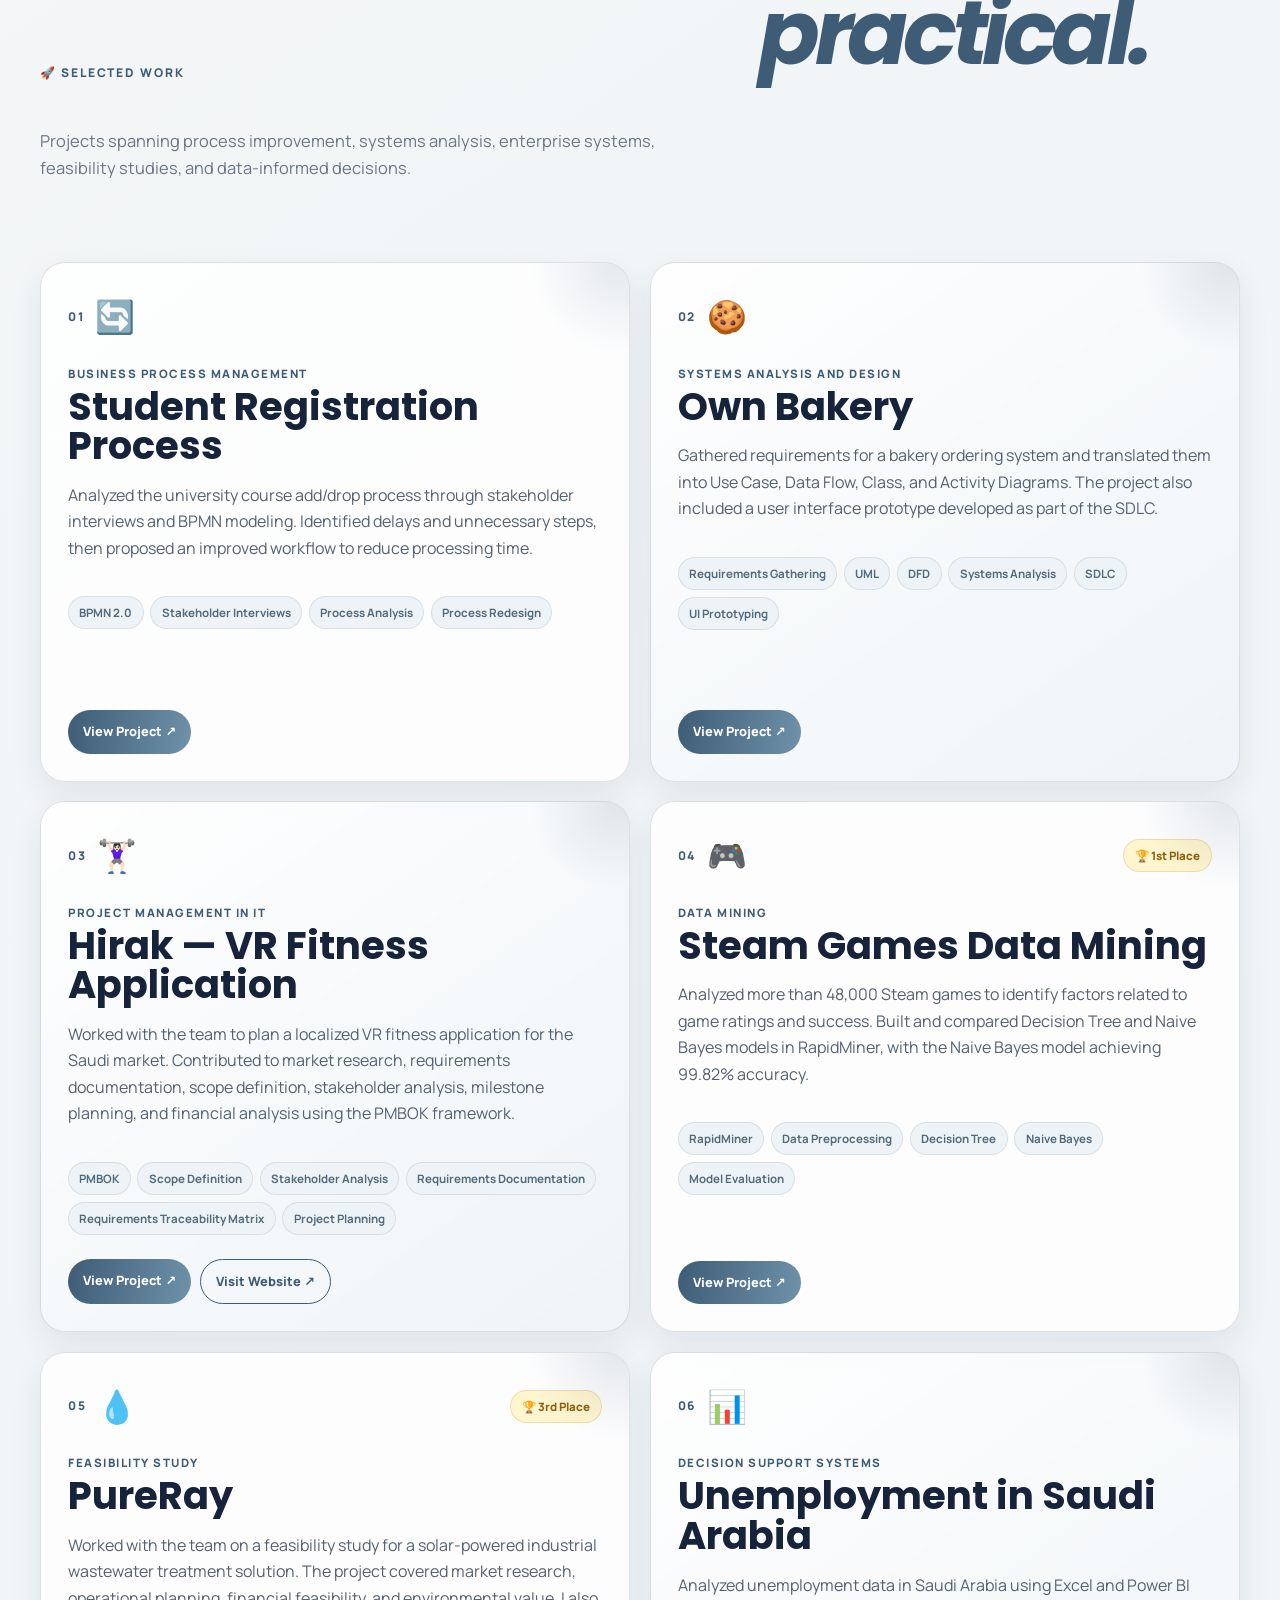
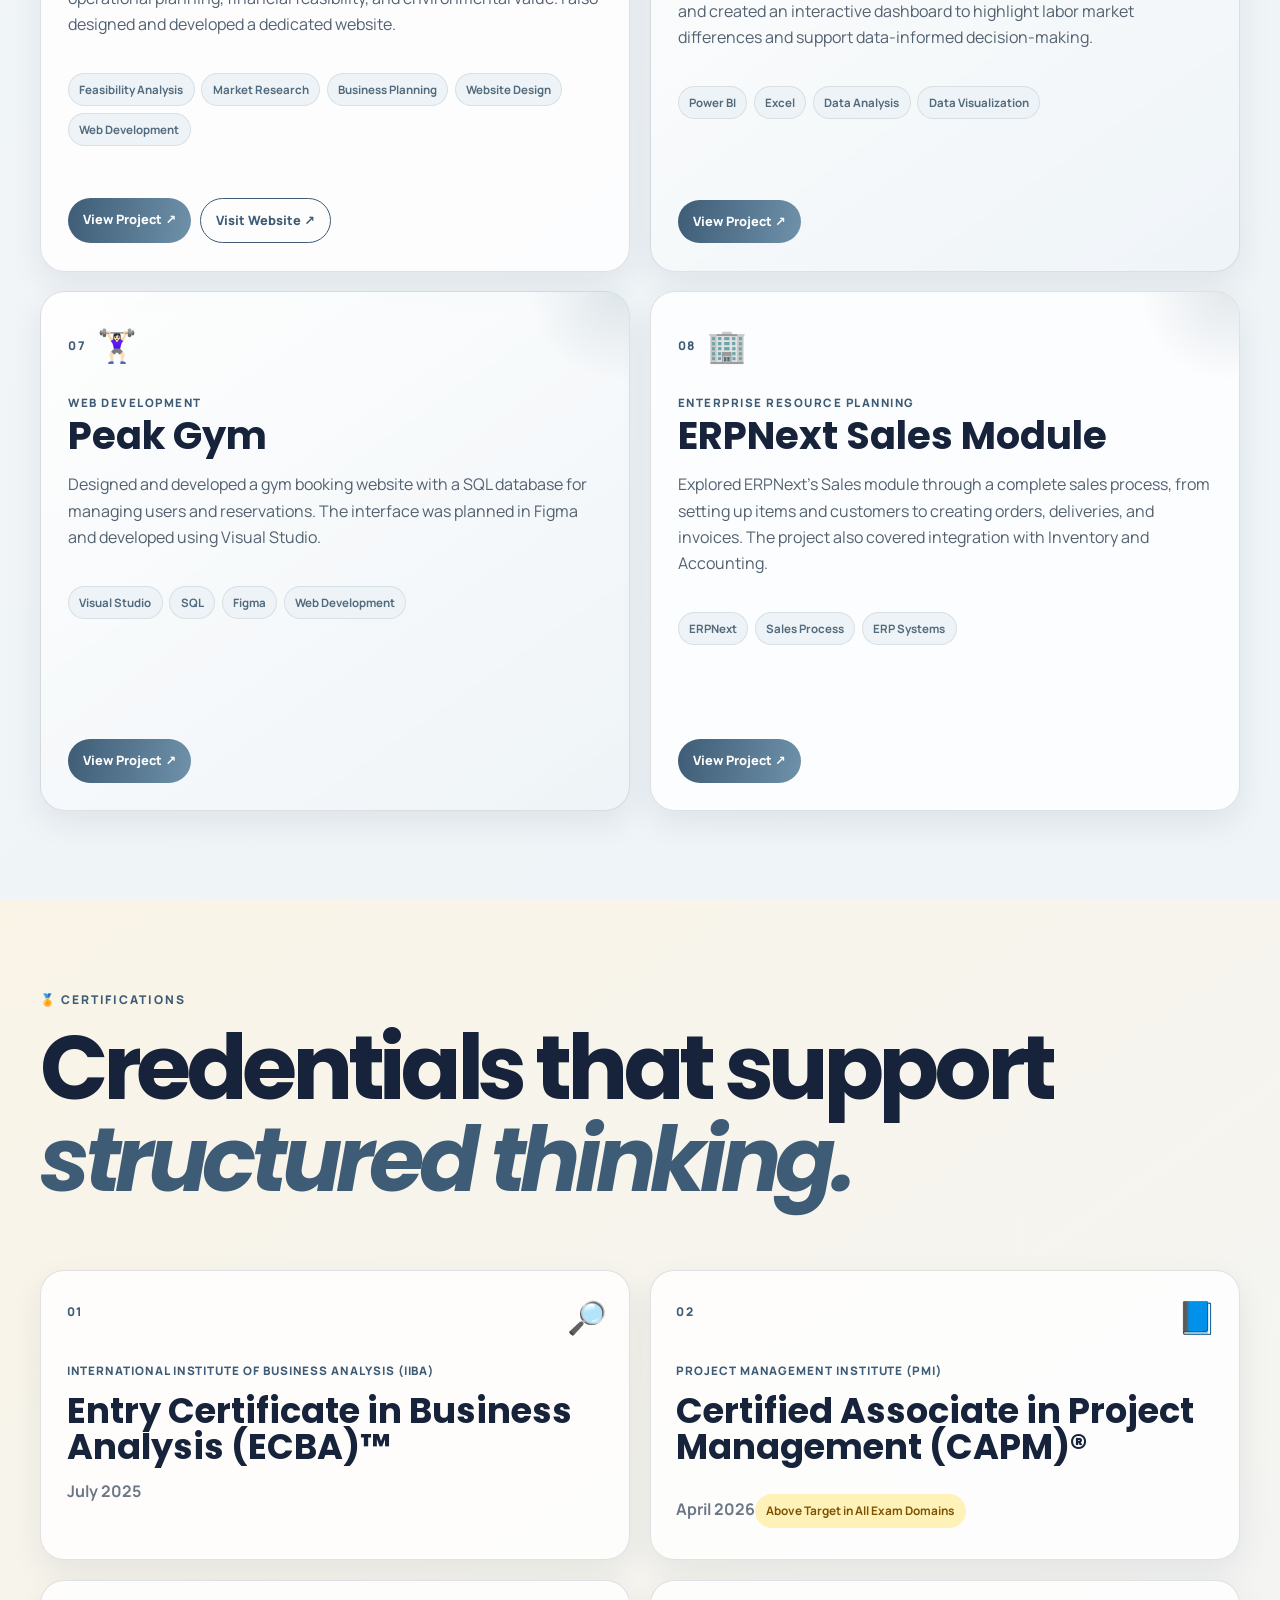
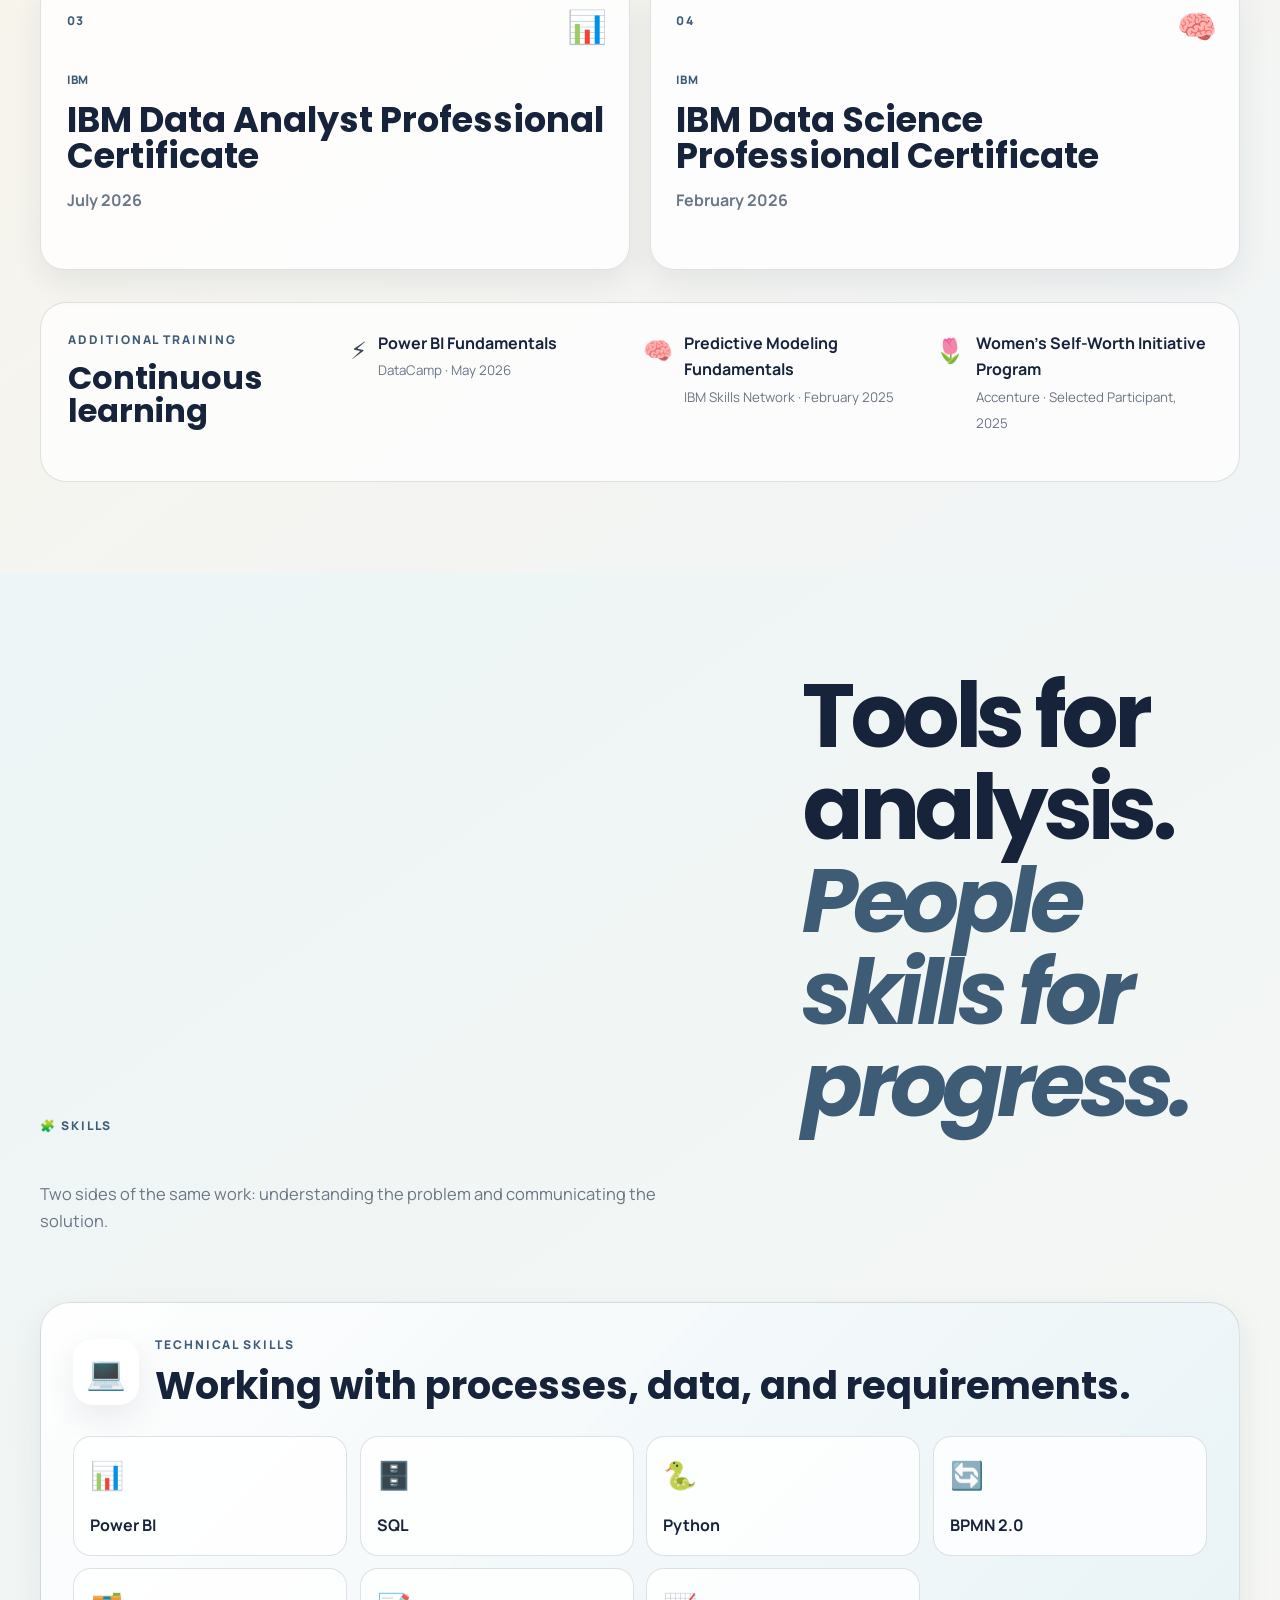
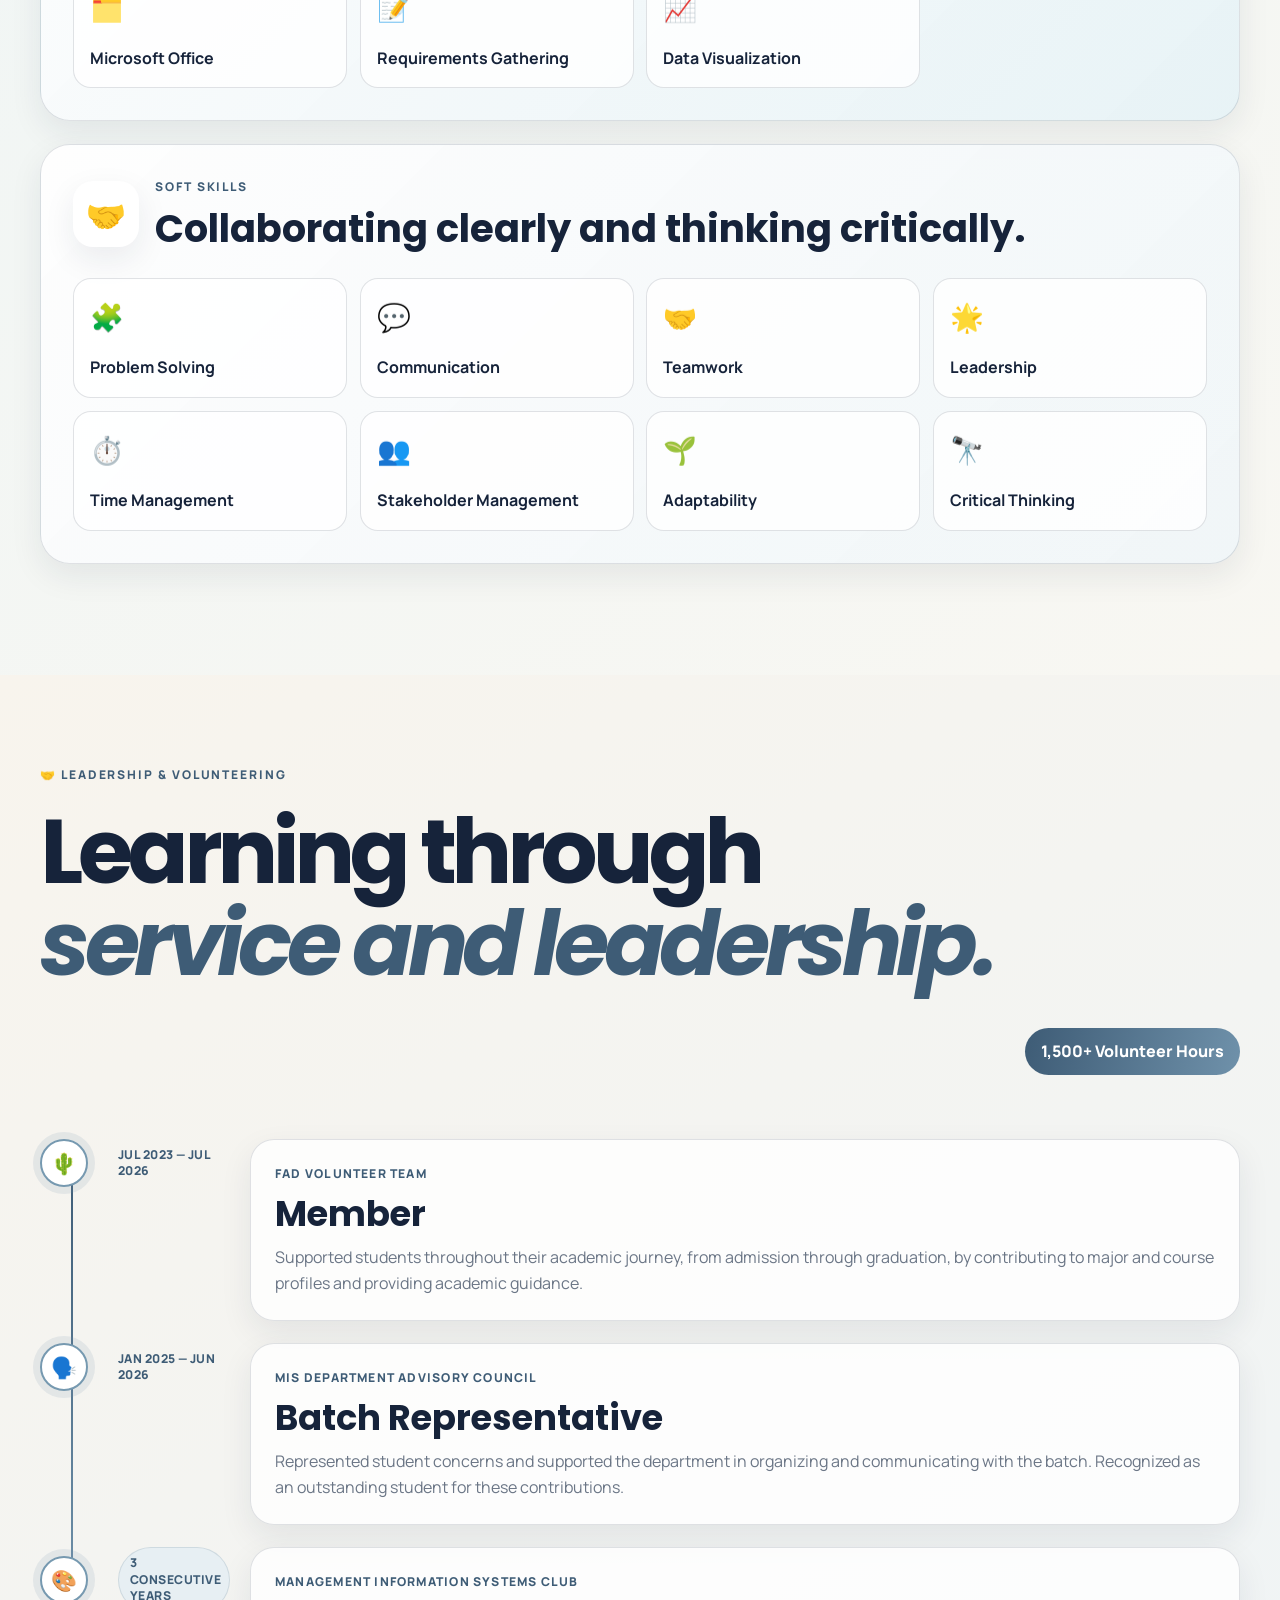
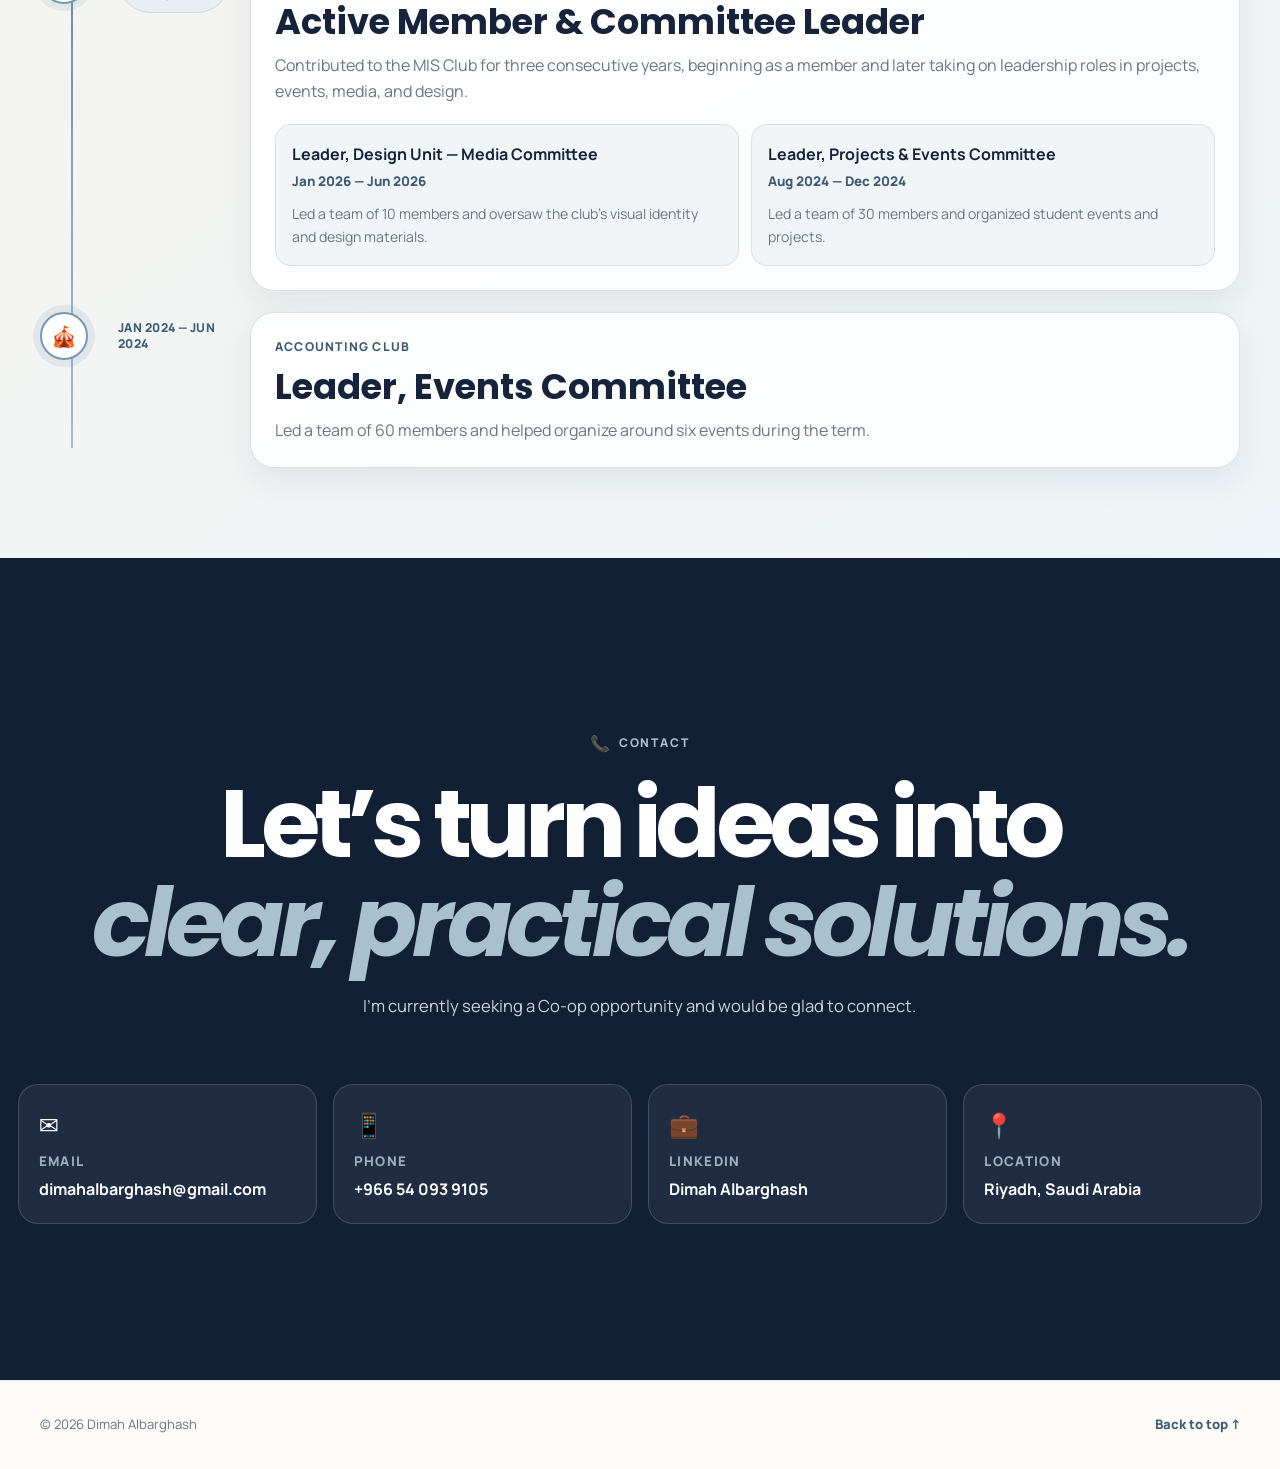
==== commit 997aa085: "Update index.html" ====
--- a/index.html
+++ b/index.html
@@ -143,7 +143,7 @@
 <div class="inner-title reveal"><p class="section-label"><span>🏅</span> Certifications</p><h1>Credentials that support<br/><em>structured thinking.</em></h1></div>
 <div class="cert-grid">
 <article class="cert-card interactive-card reveal" data-tilt=""><span class="cert-index">01</span><span class="cert-icon">🔎</span><p>International Institute of Business Analysis (IIBA)</p><h2>Entry Certificate in Business Analysis (ECBA)™</h2><time>July 2025</time></article>
-<article class="cert-card interactive-card reveal" data-tilt=""><span class="cert-index">02</span><span class="cert-icon">📘</span><p>Project Management Institute (PMI)</p><h2>Certified Associate in Project Management (CAPM)®</h2><time>April 2026</time><strong class="cert-award">Above Target in All Exam Domains</strong><small>Achieved an Above Target performance rating across all CAPM exam domains.</small></article>
+<article class="cert-card interactive-card reveal" data-tilt=""><span class="cert-index">02</span><span class="cert-icon">📘</span><p>Project Management Institute (PMI)</p><h2>Certified Associate in Project Management (CAPM)®</h2><time>April 2026</time><strong class="cert-award">Above Target in All Exam Domains</strong></article>
 <article class="cert-card interactive-card reveal" data-tilt=""><span class="cert-index">03</span><span class="cert-icon">📊</span><p>IBM</p><h2>IBM Data Analyst Professional Certificate</h2><time>July 2026</time></article>
 <article class="cert-card interactive-card reveal" data-tilt=""><span class="cert-index">04</span><span class="cert-icon">🧠</span><p>IBM</p><h2>IBM Data Science Professional Certificate</h2><time>February 2026</time></article>
 </div>
@@ -192,4 +192,4 @@
   <footer class="site-footer"><div class="footer-inner"><span>© <span id="footerYear">2026</span> Dimah Albarghash</span><a class="back-to-top" href="#home">Back to top ↑</a></div></footer>
   <script src="script.js?v=18"></script>
 </body>
-</html>+</html>
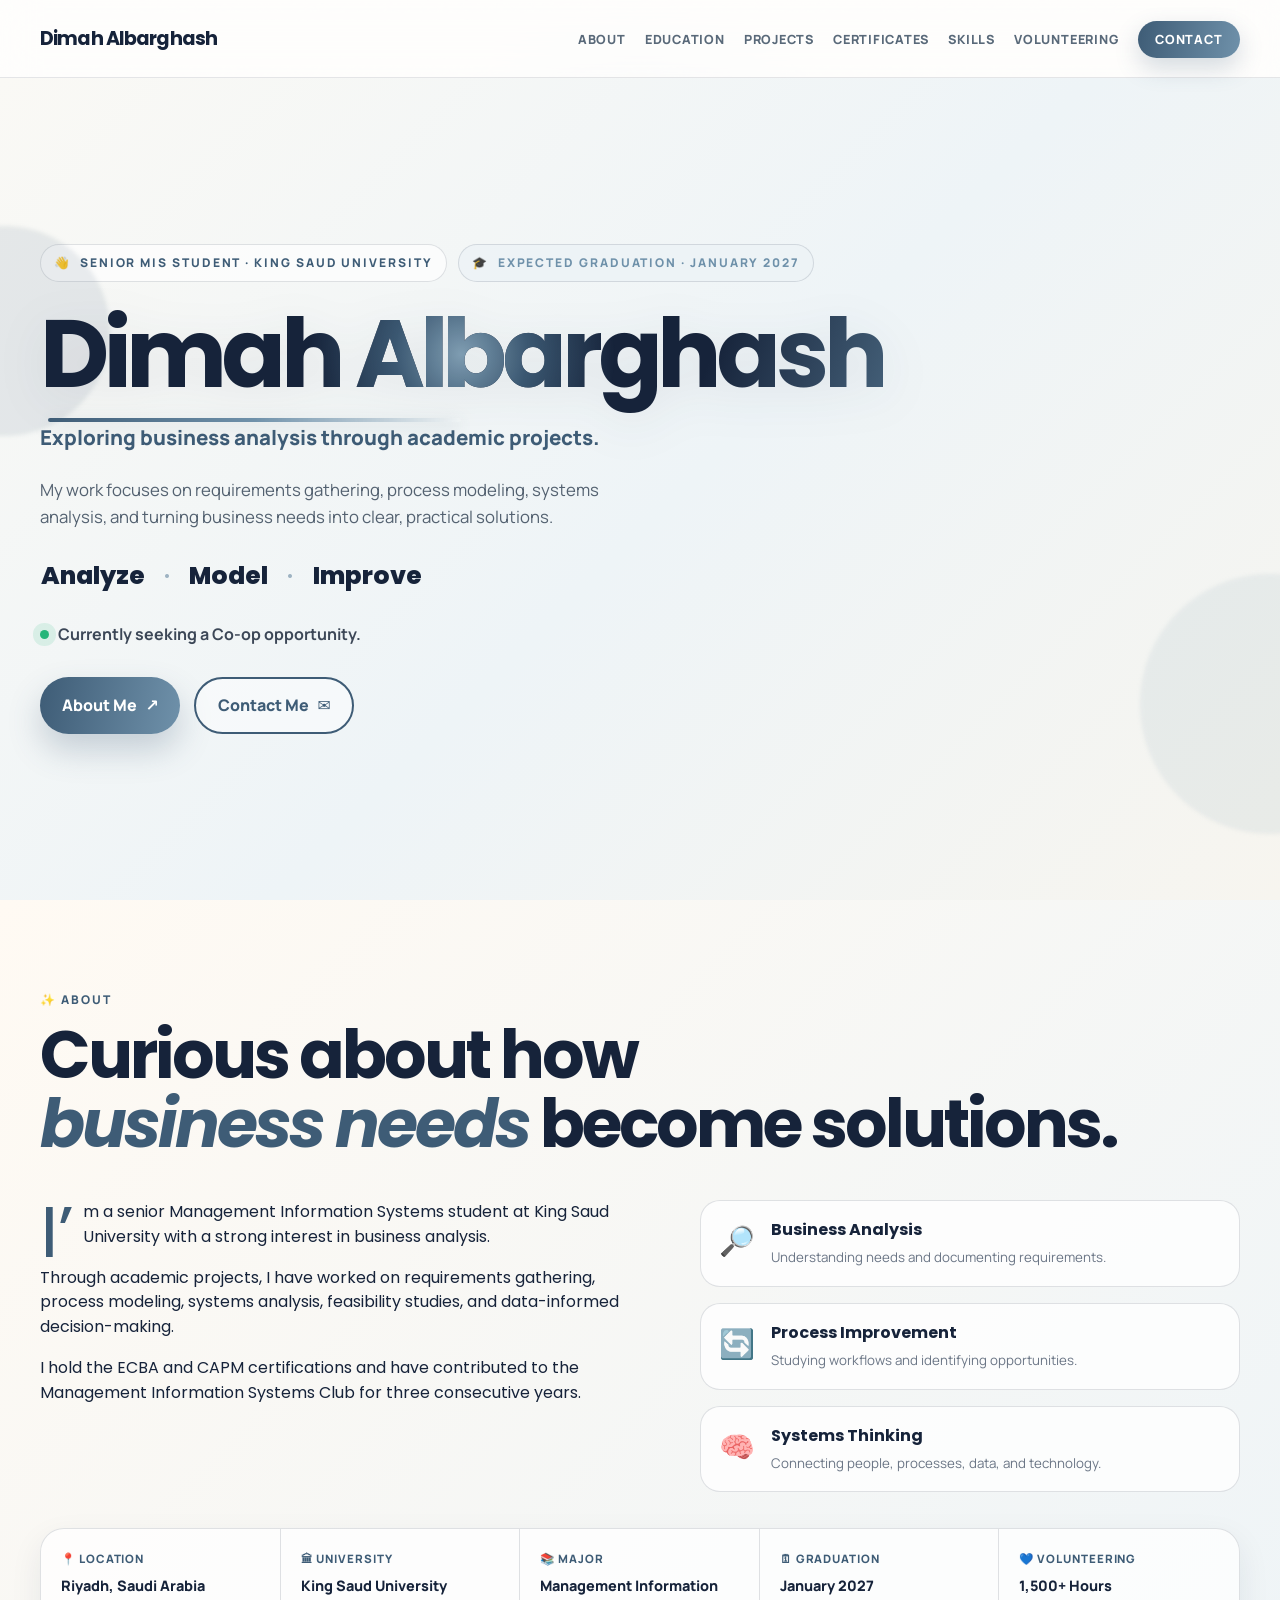
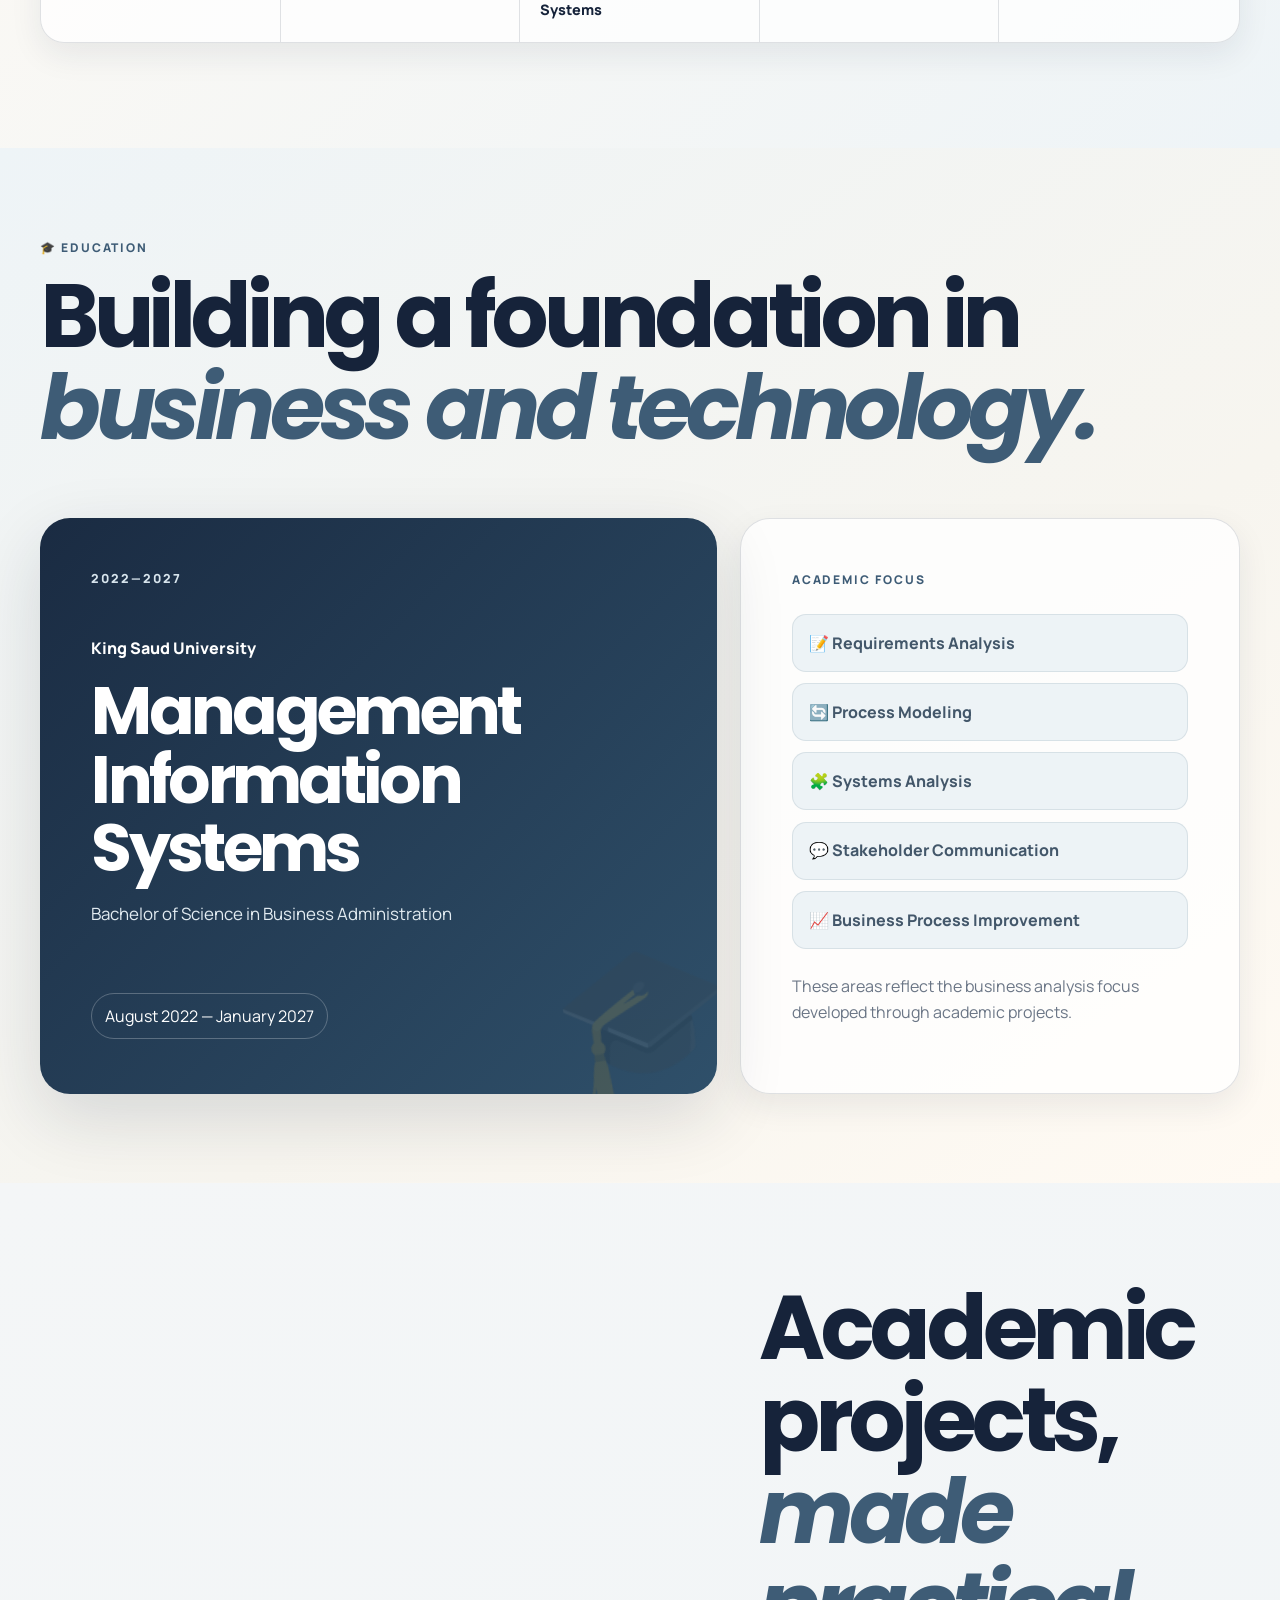
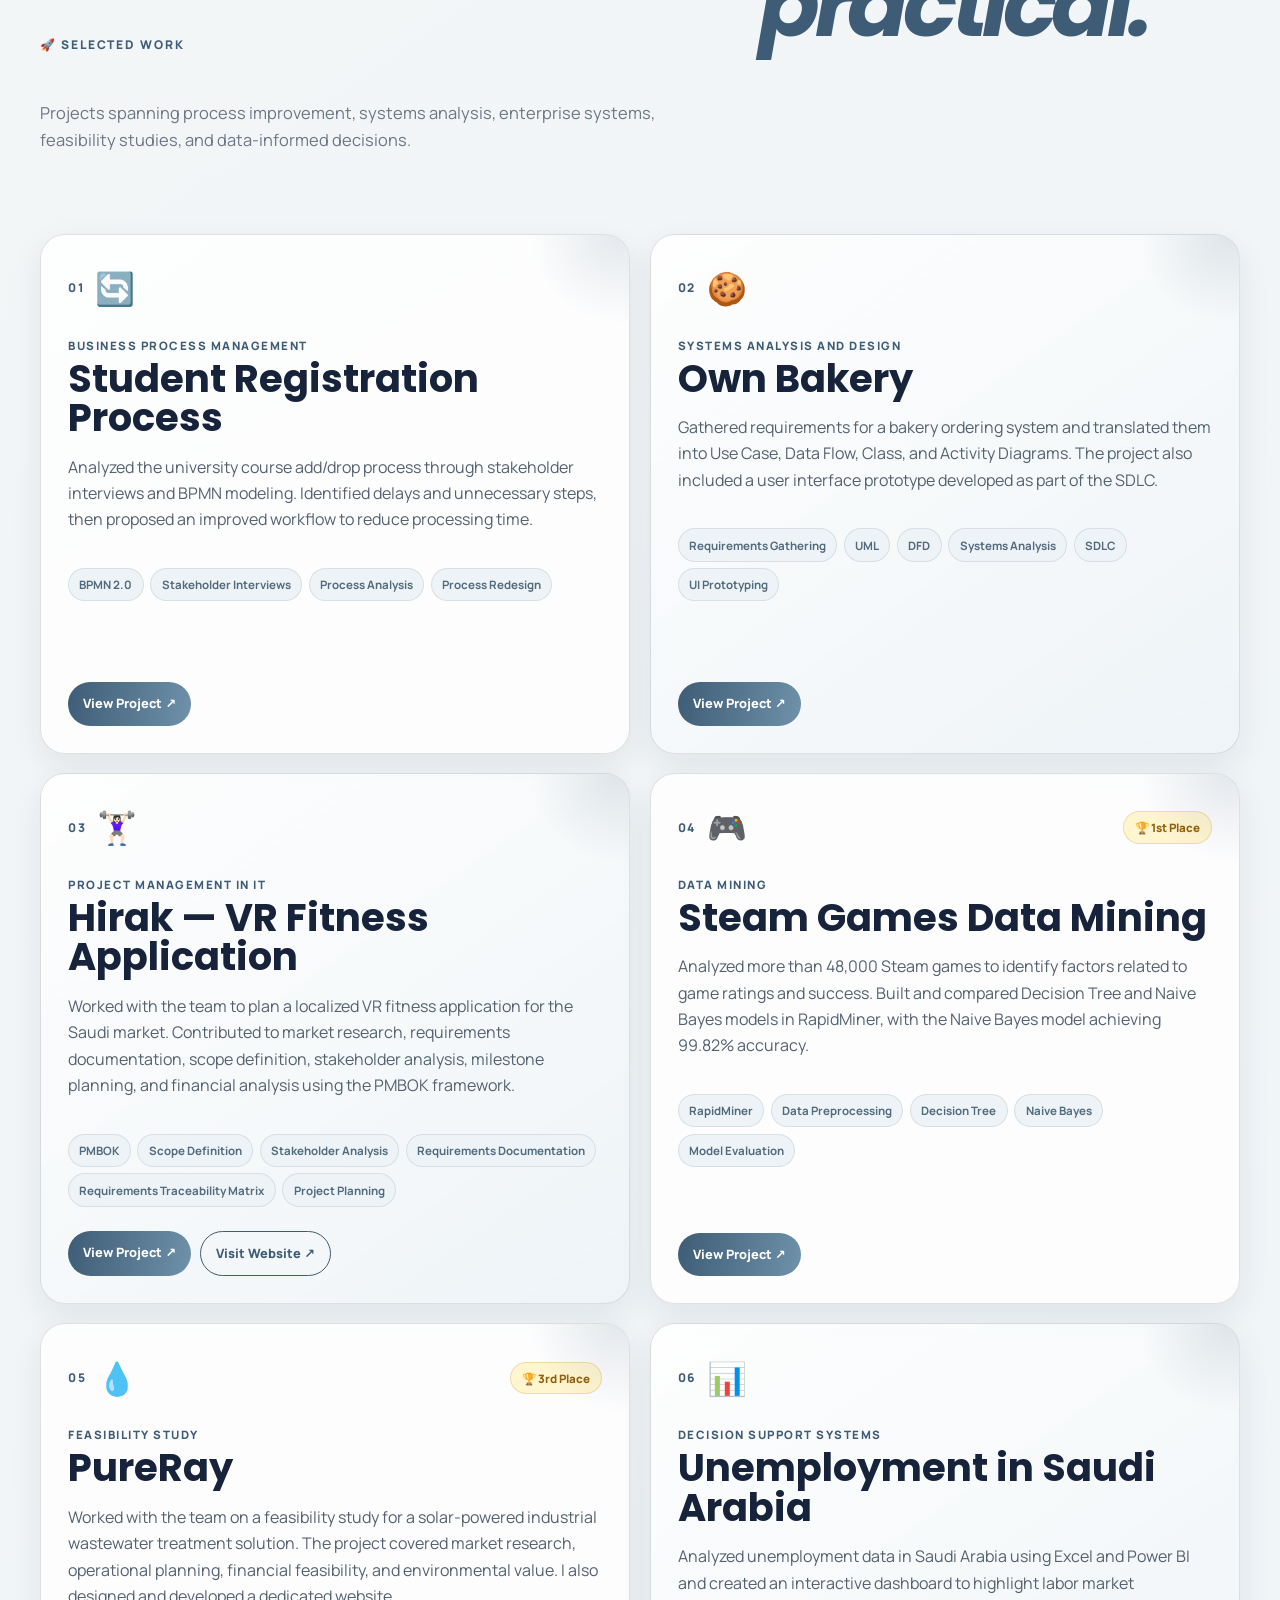
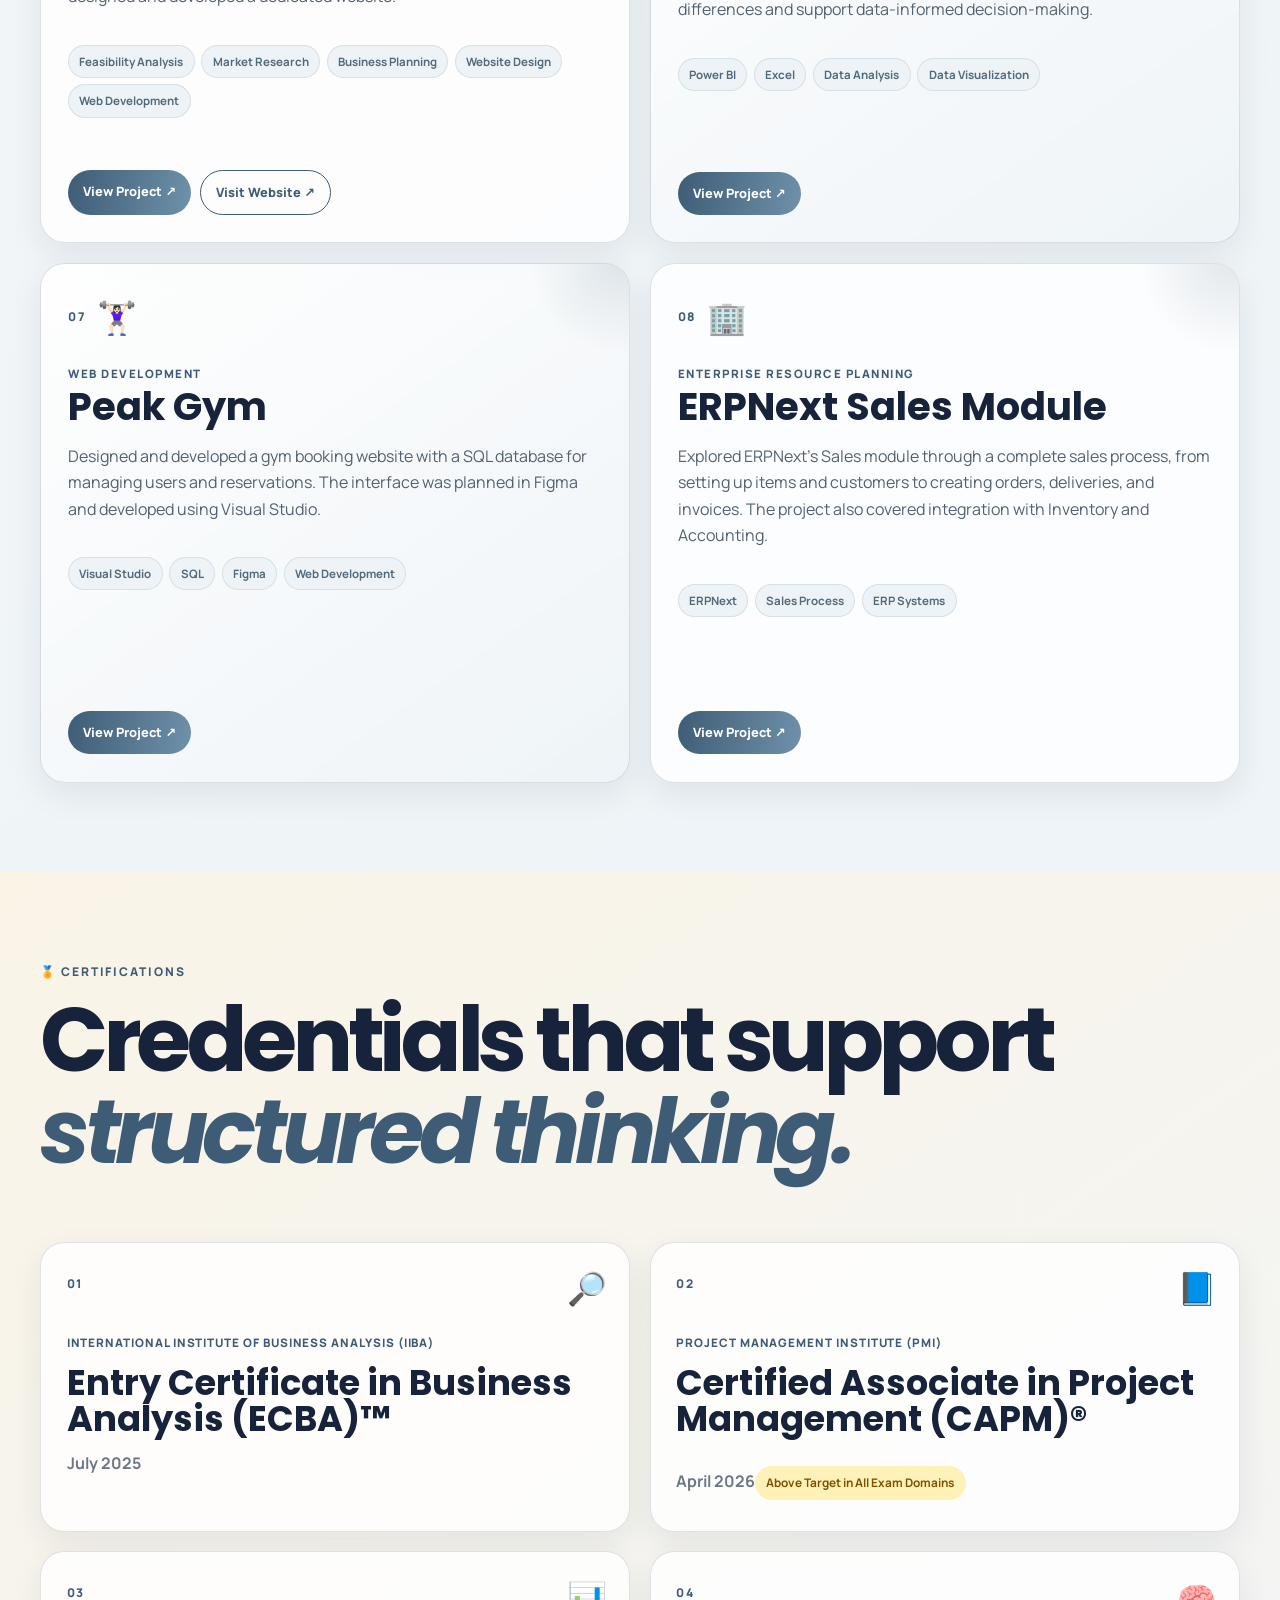
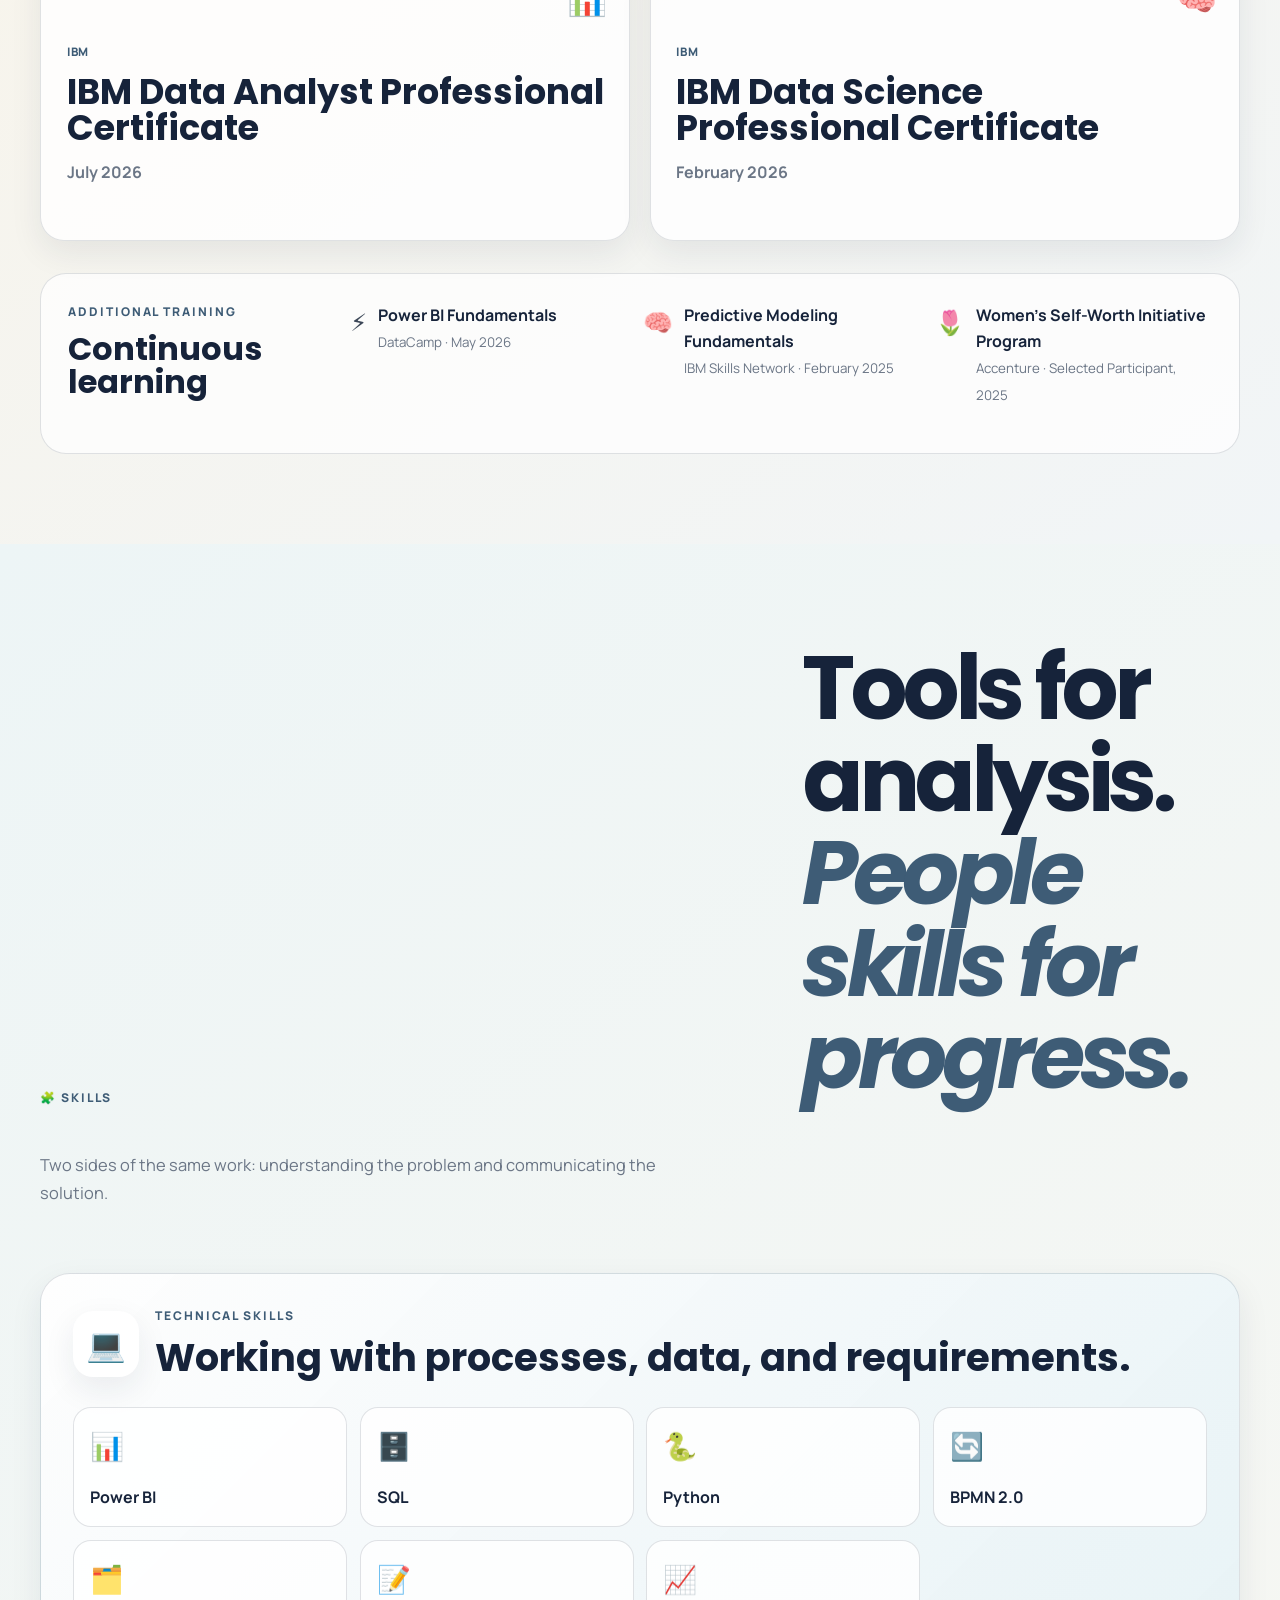
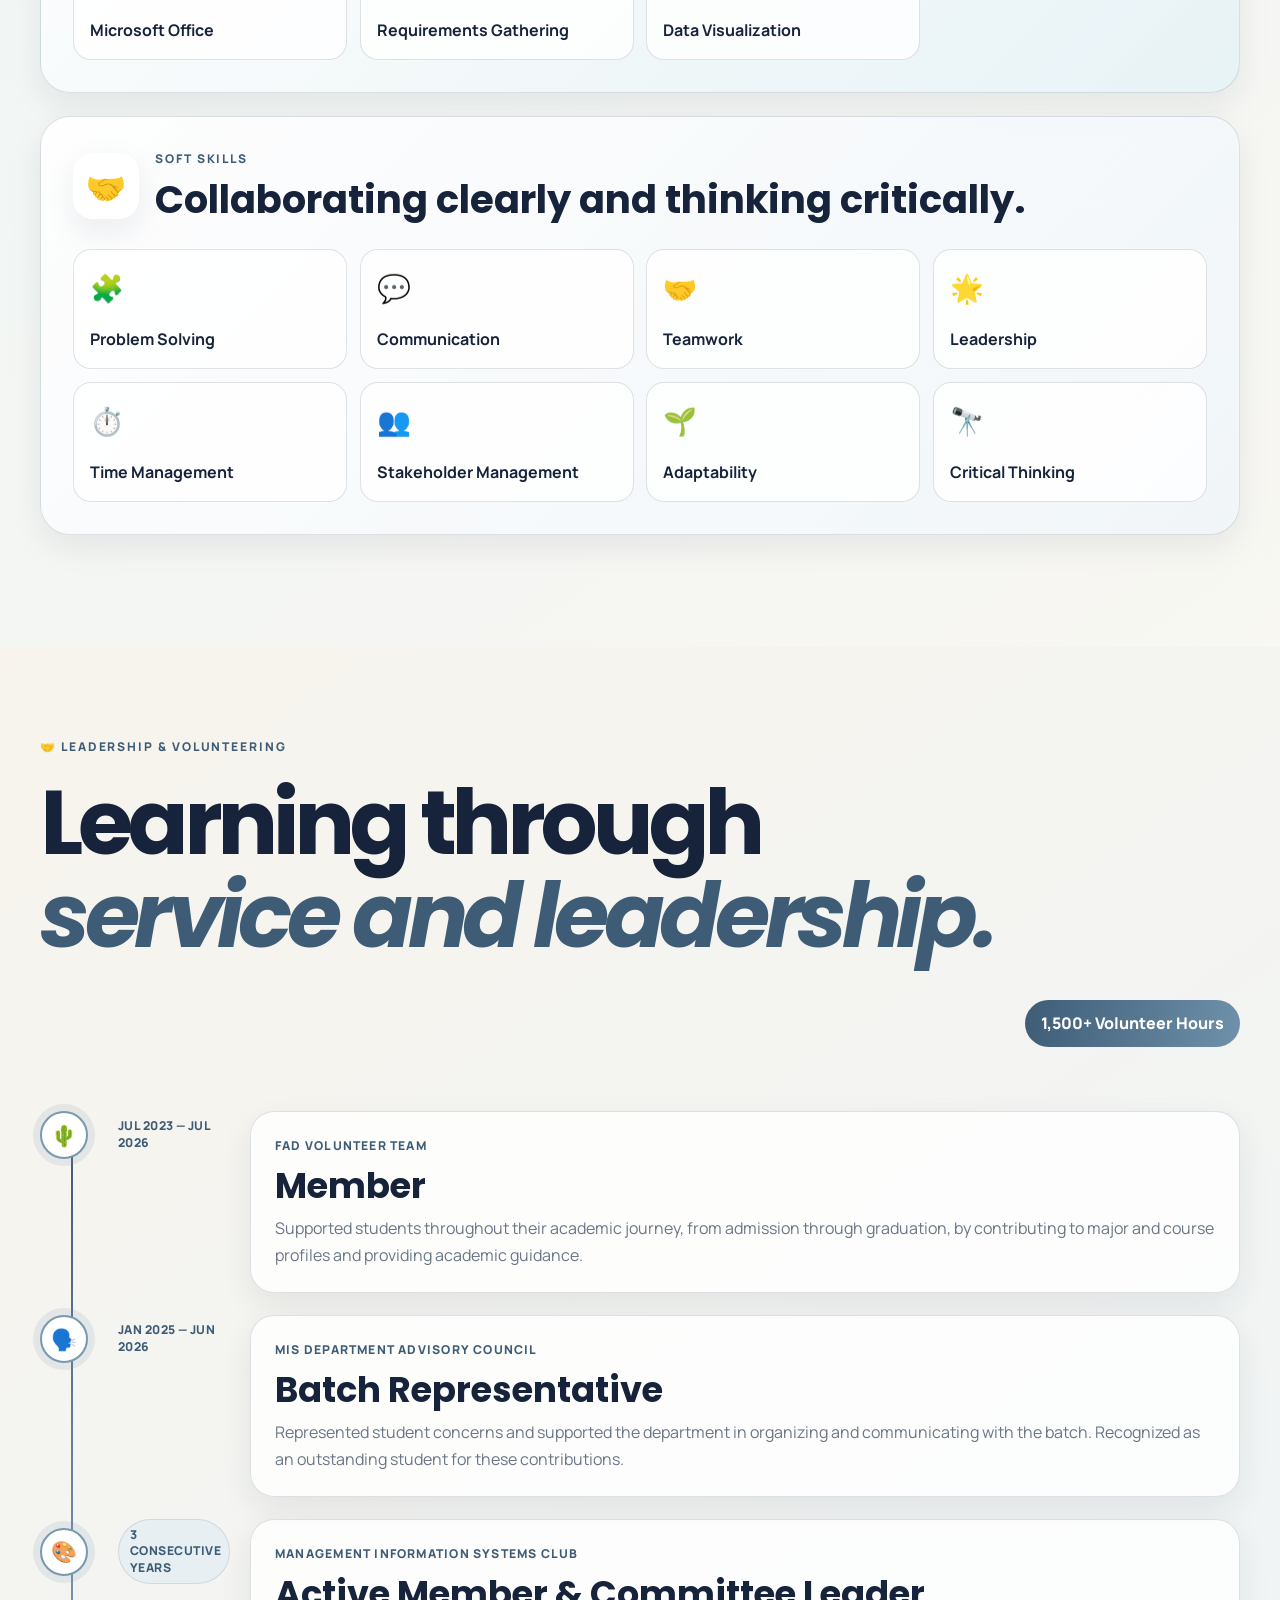
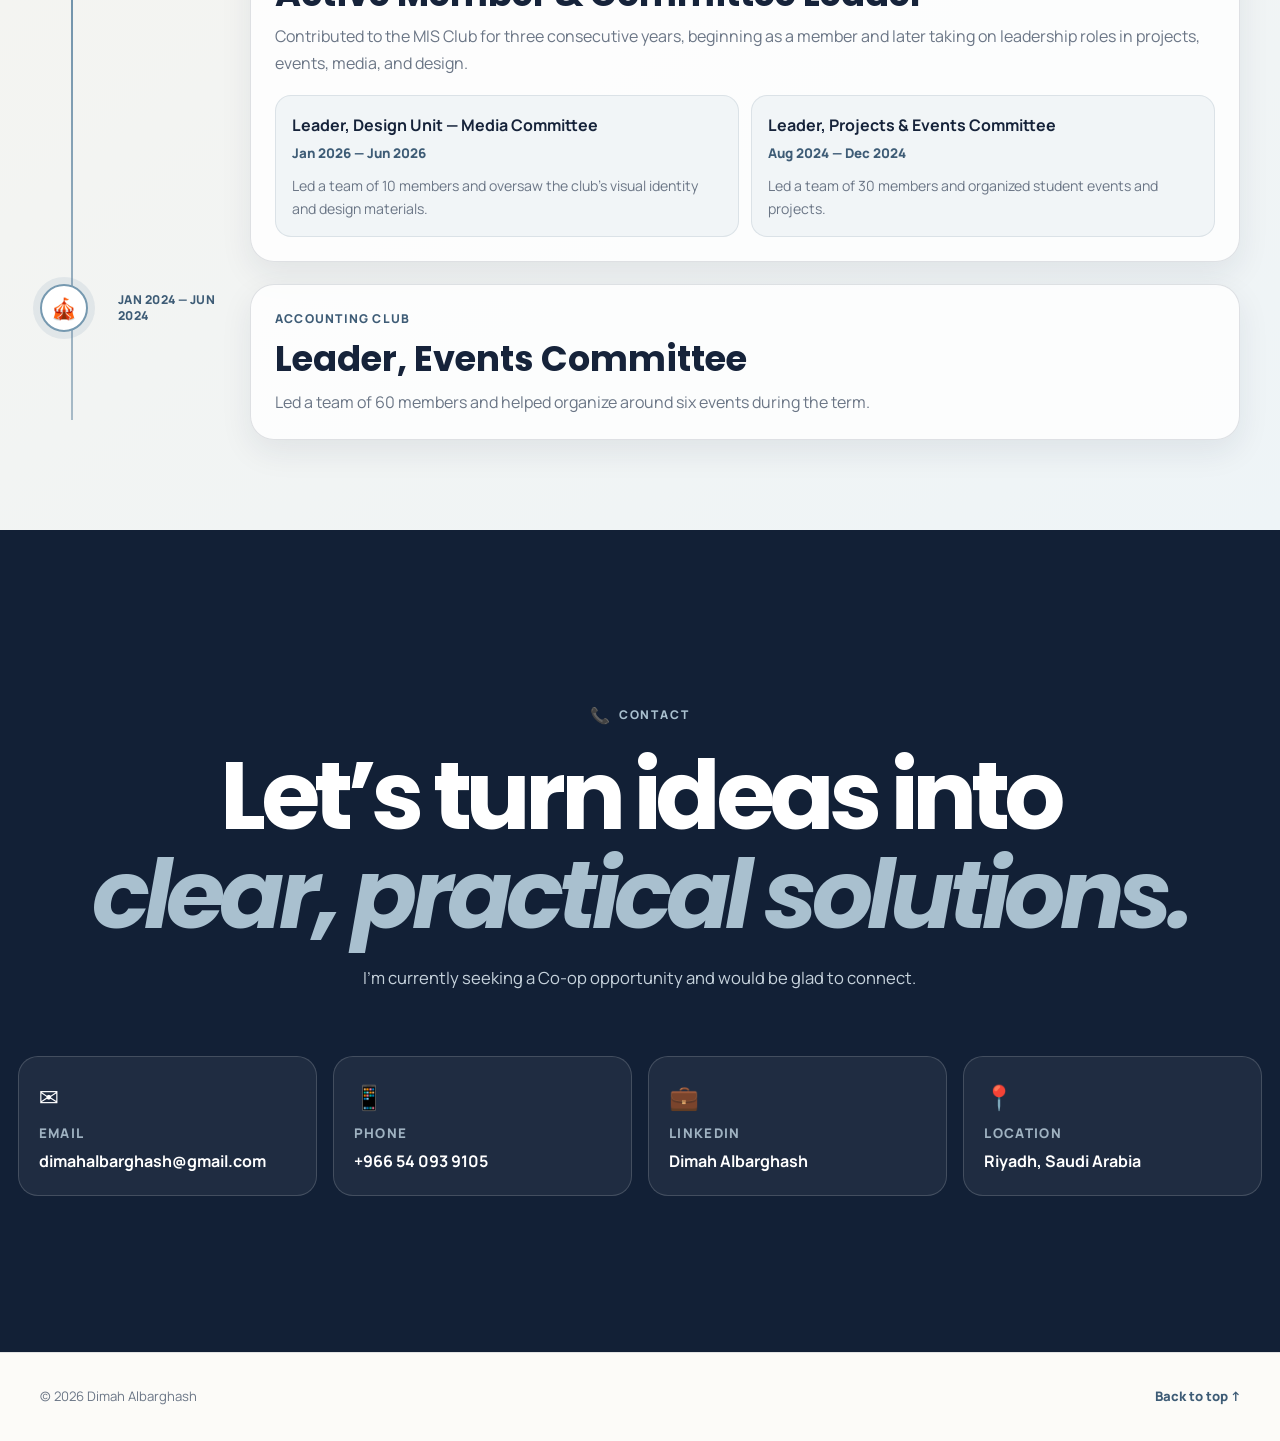
==== commit 214f0155: "Add files via upload" ====
--- a/index.html
+++ b/index.html
@@ -9,7 +9,7 @@
   <link rel="preconnect" href="https://fonts.googleapis.com">
   <link rel="preconnect" href="https://fonts.gstatic.com" crossorigin>
   <link href="https://fonts.googleapis.com/css2?family=Manrope:wght@400;500;600;700;800&family=Poppins:wght@500;600;700&display=swap" rel="stylesheet">
-  <link rel="stylesheet" href="style.css?v=18">
+  <link rel="stylesheet" href="style.css?v=19">
 </head>
 <body id="top" class="onepage-body">
   <div class="noise" aria-hidden="true"></div>
@@ -84,7 +84,7 @@
 <article class="degree-card interactive-card reveal" data-tilt="">
 <div class="degree-number">2022—2027</div>
 <p class="degree-school">King Saud University</p>
-<h2>Management Information Systems</h2>
+<h2><span class="degree-line">Management</span><span class="degree-line">Information</span><span class="degree-line">Systems</span></h2>
 <p class="degree-major">Bachelor of Science in Business Administration</p>
 <div class="degree-date">August 2022 — January 2027</div>
 </article>
@@ -192,4 +192,4 @@
   <footer class="site-footer"><div class="footer-inner"><span>© <span id="footerYear">2026</span> Dimah Albarghash</span><a class="back-to-top" href="#home">Back to top ↑</a></div></footer>
   <script src="script.js?v=18"></script>
 </body>
-</html>
+</html>
--- a/style.css
+++ b/style.css
@@ -482,3 +482,20 @@
     white-space:normal;
   }
 }
+
+
+/* Education heading: one complete word per line */
+.education-section .degree-card h2{
+  max-width:none;
+  font-size:clamp(3rem,5.2vw,5.35rem);
+  letter-spacing:-.055em;
+}
+.education-section .degree-card h2 .degree-line{
+  display:block;
+  white-space:nowrap;
+}
+@media(max-width:650px){
+  .education-section .degree-card h2{
+    font-size:clamp(2.35rem,11.5vw,3.45rem);
+  }
+}
